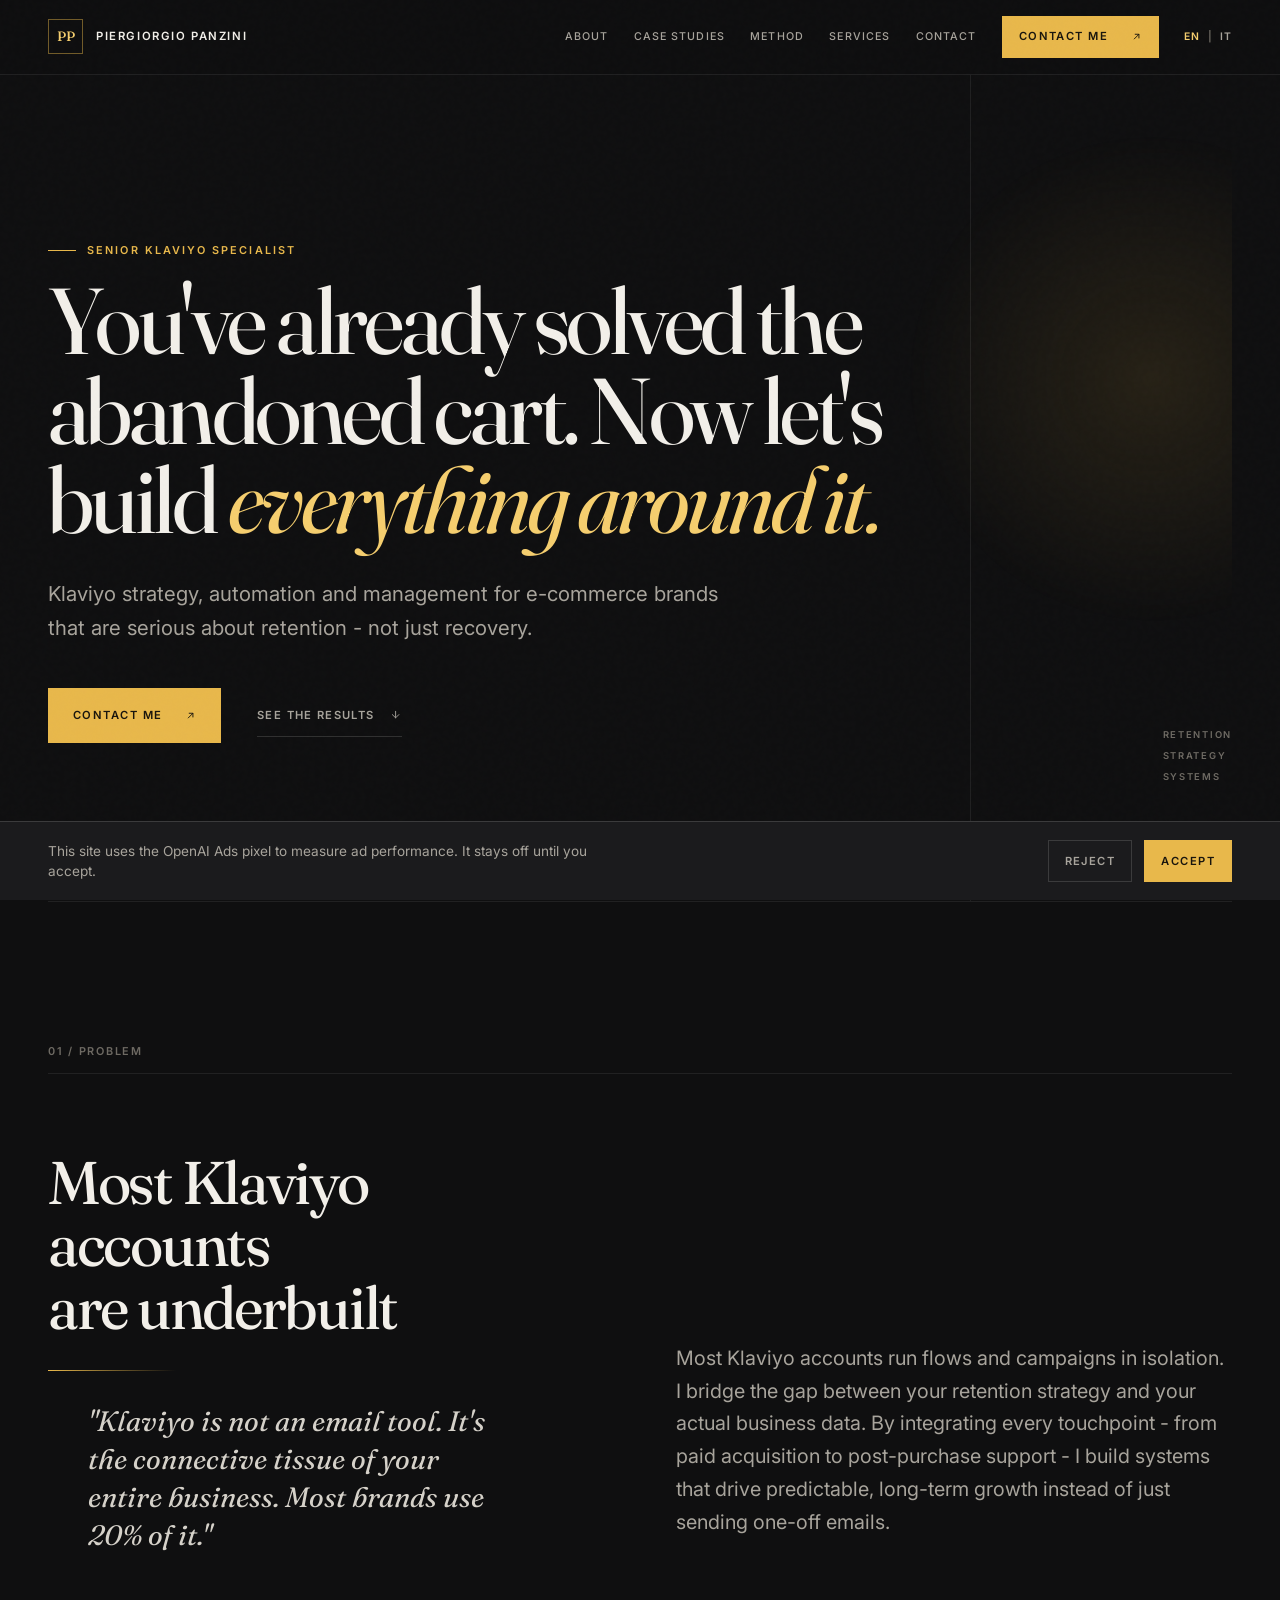
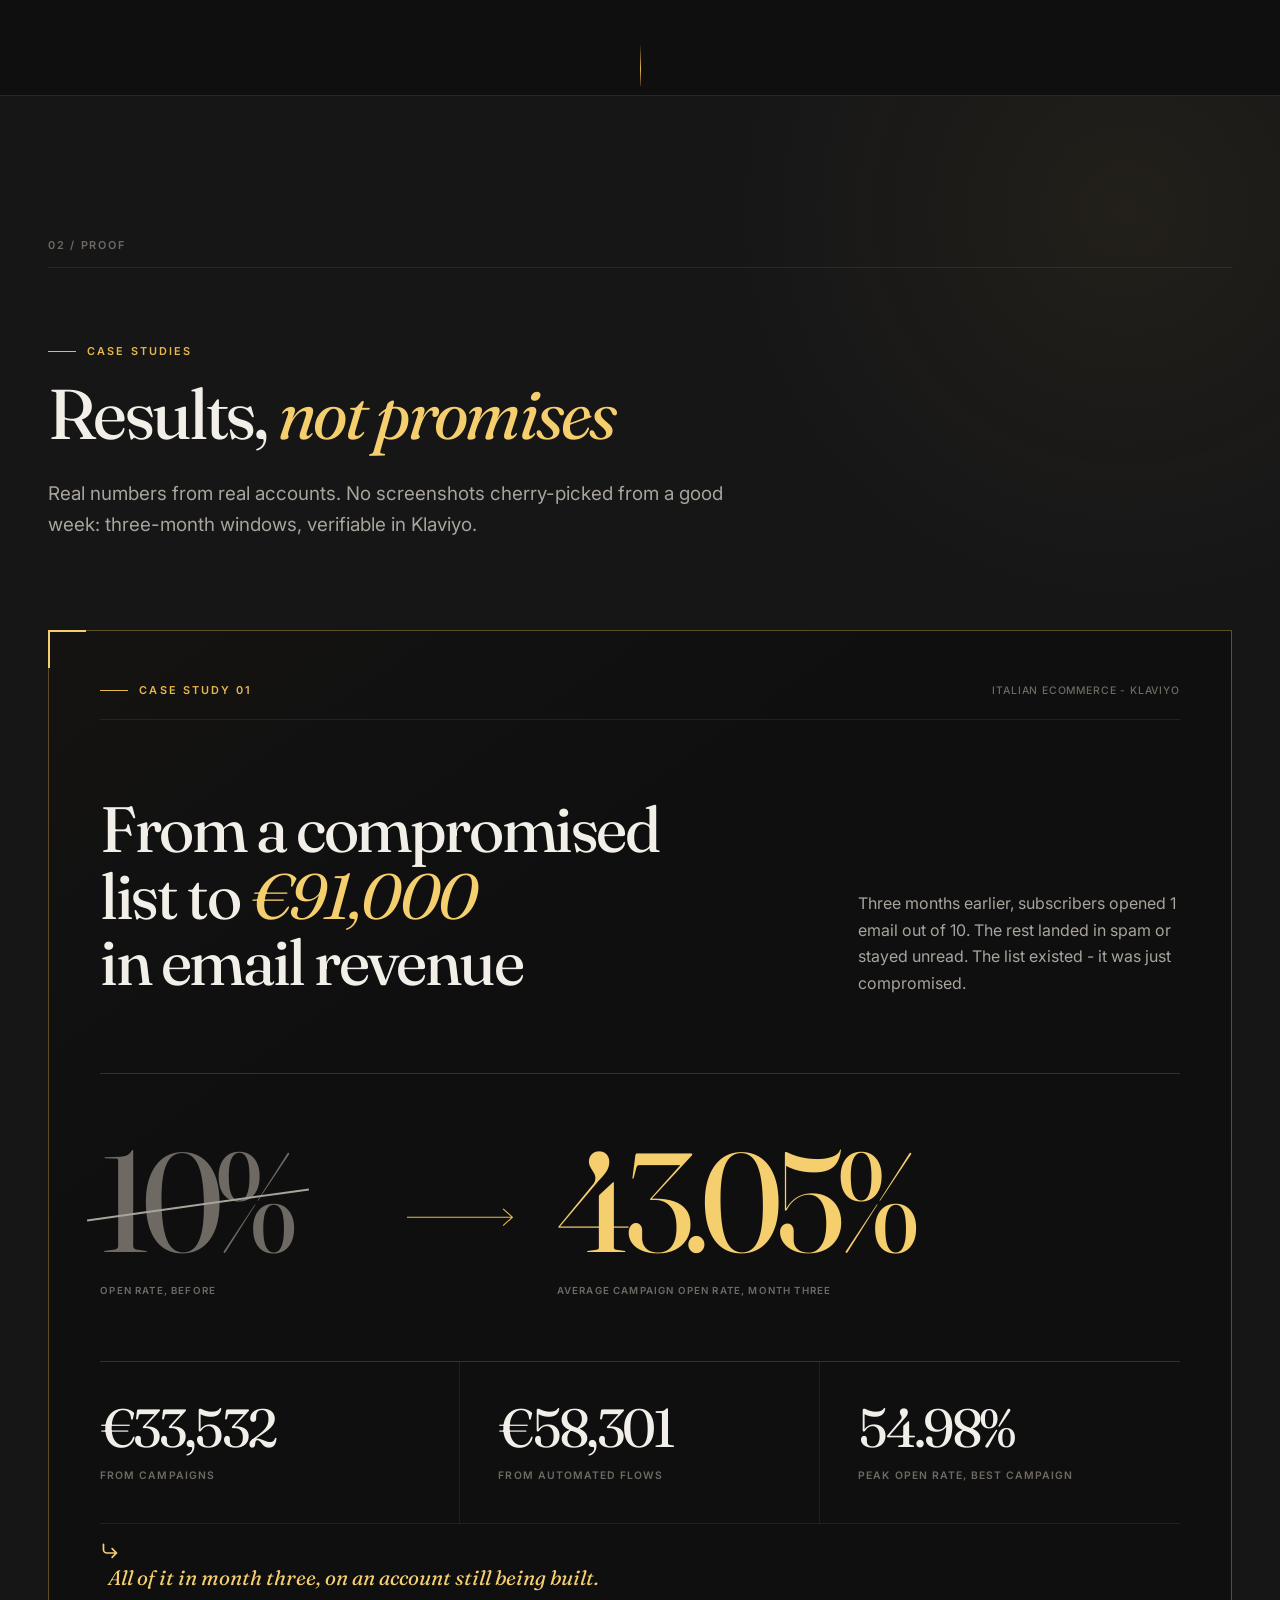
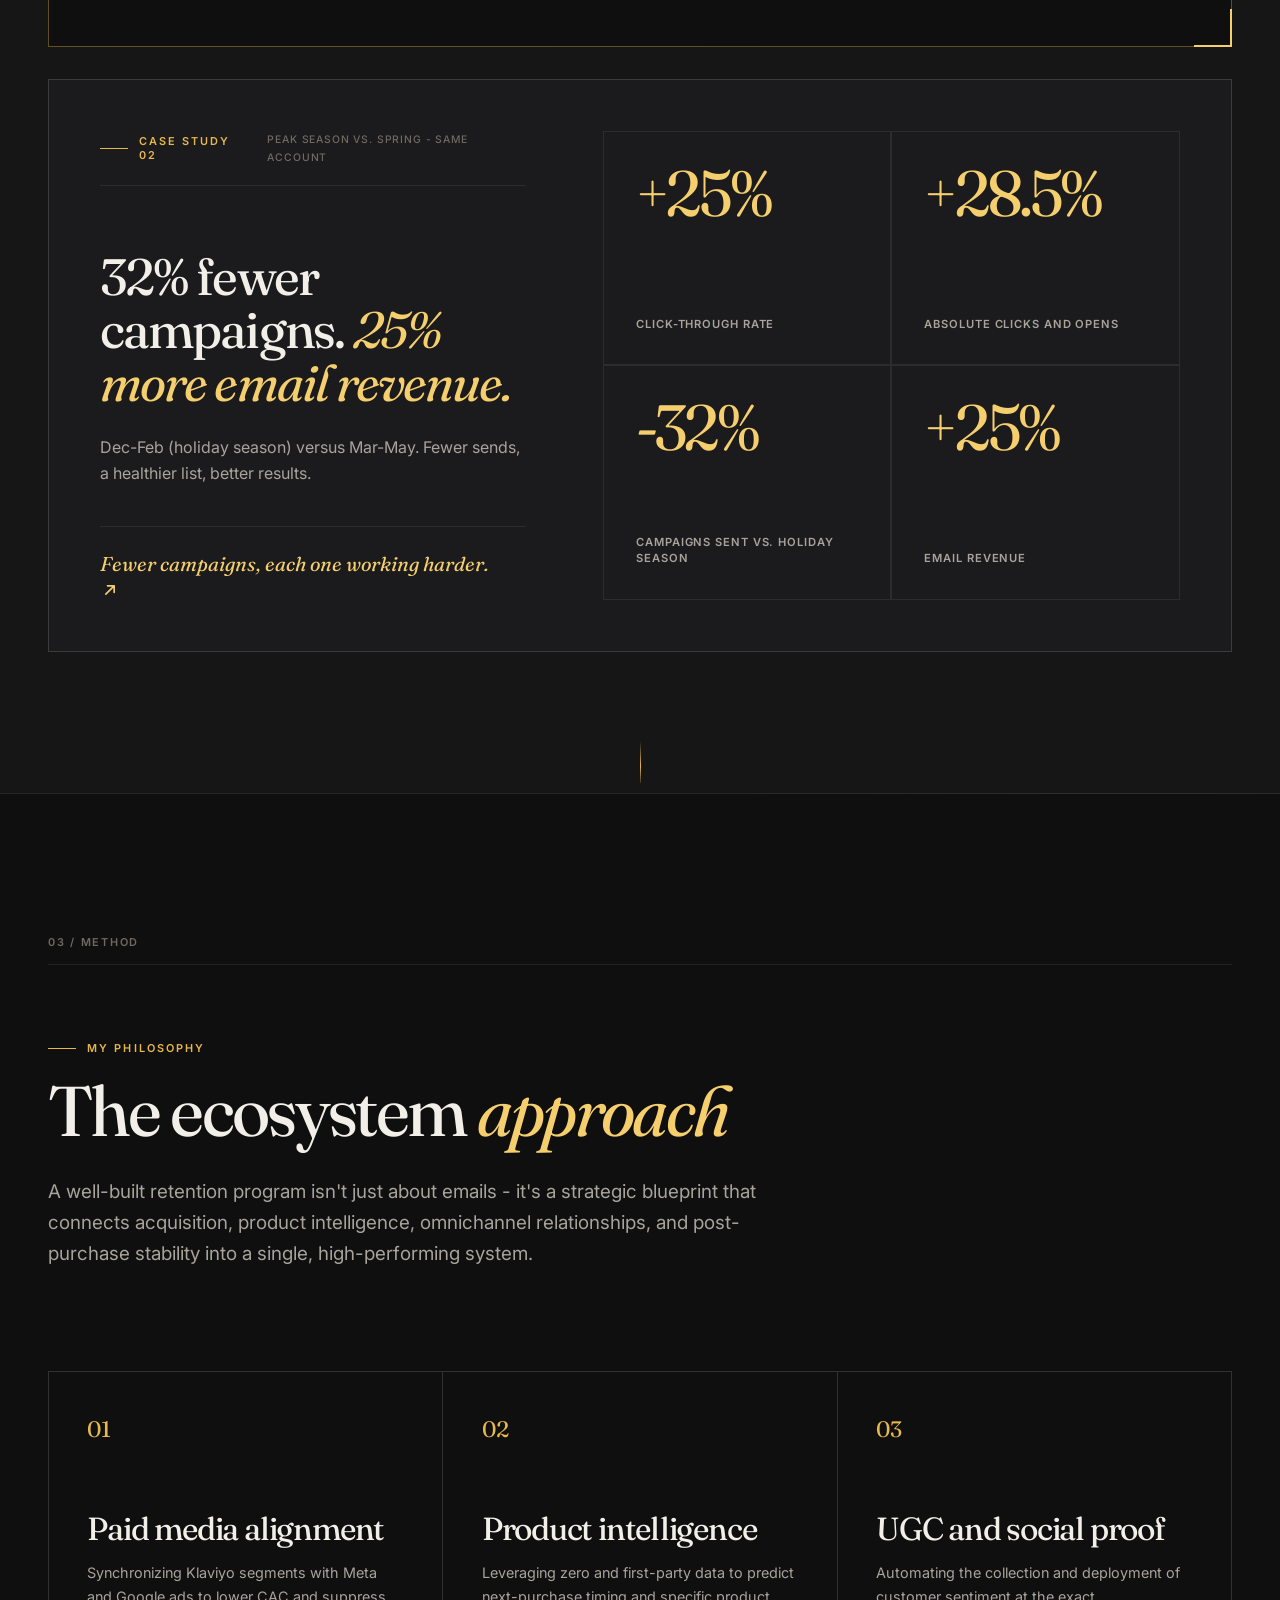
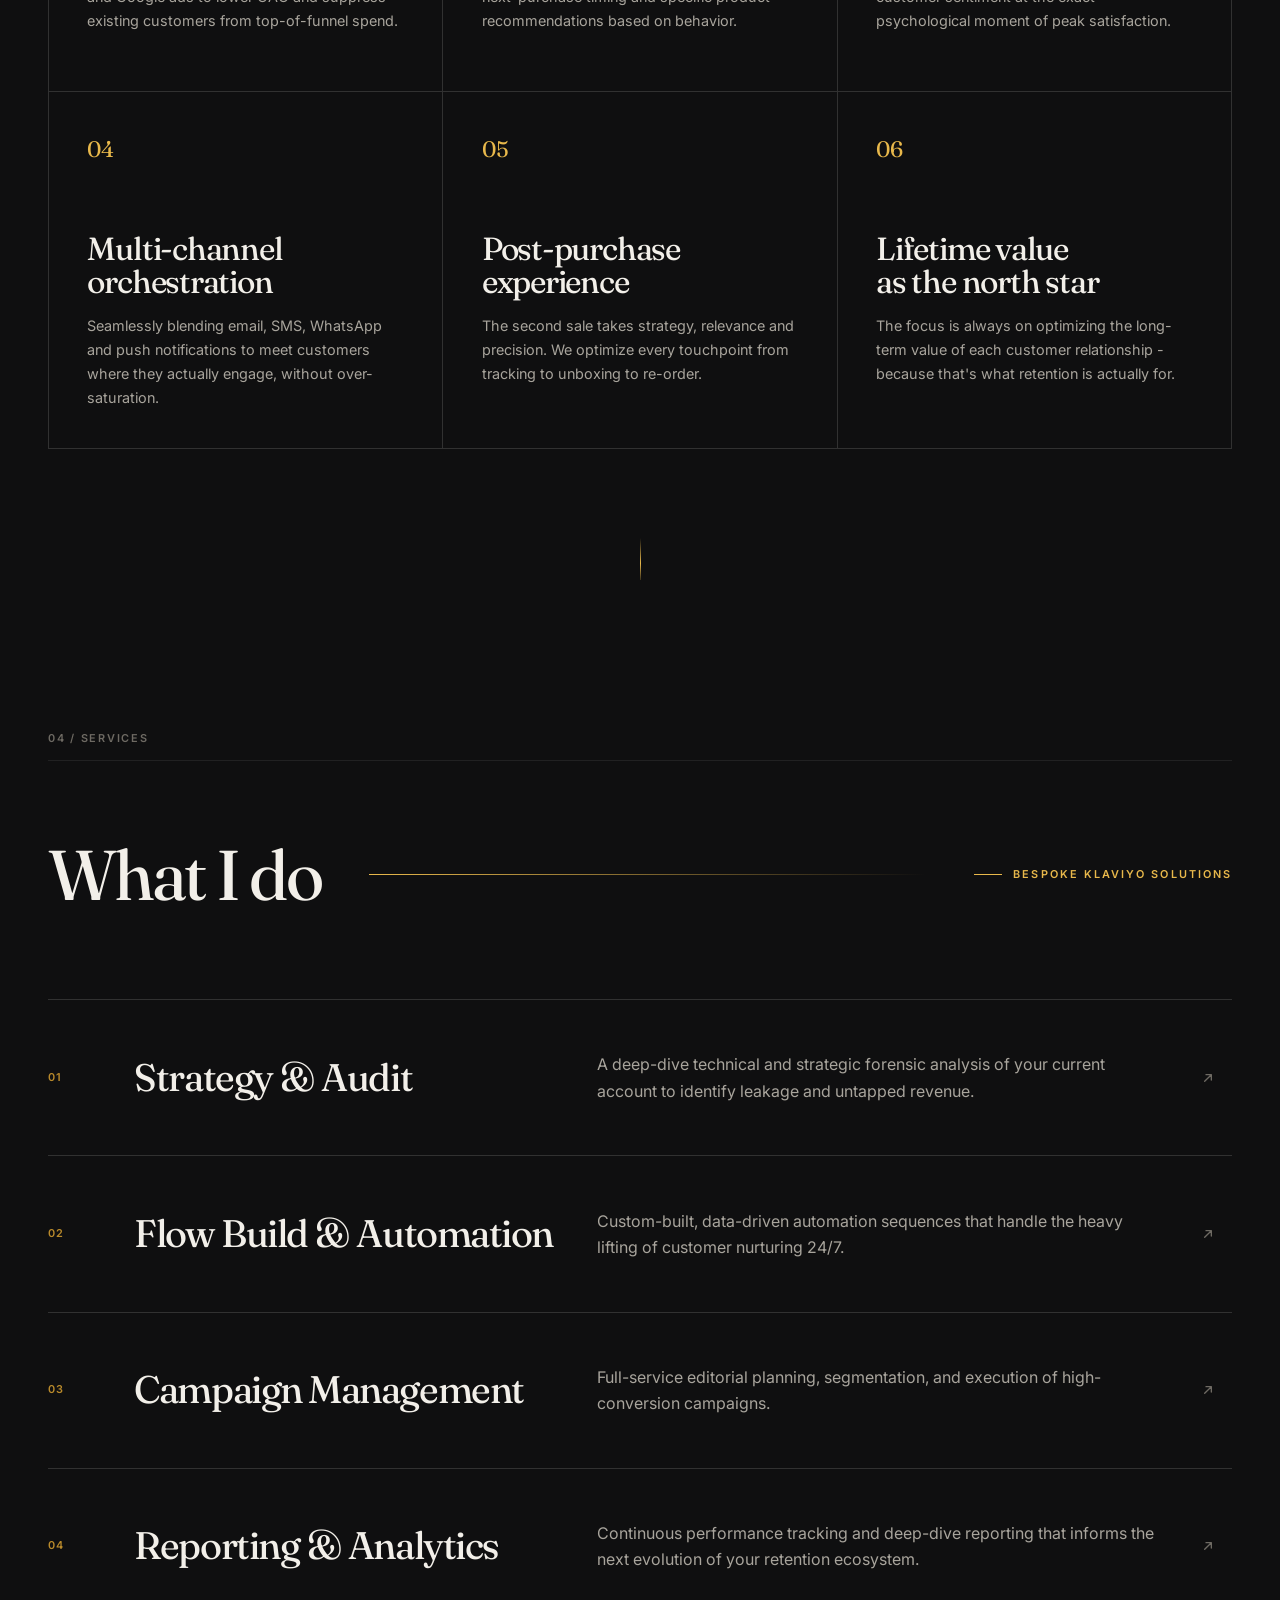
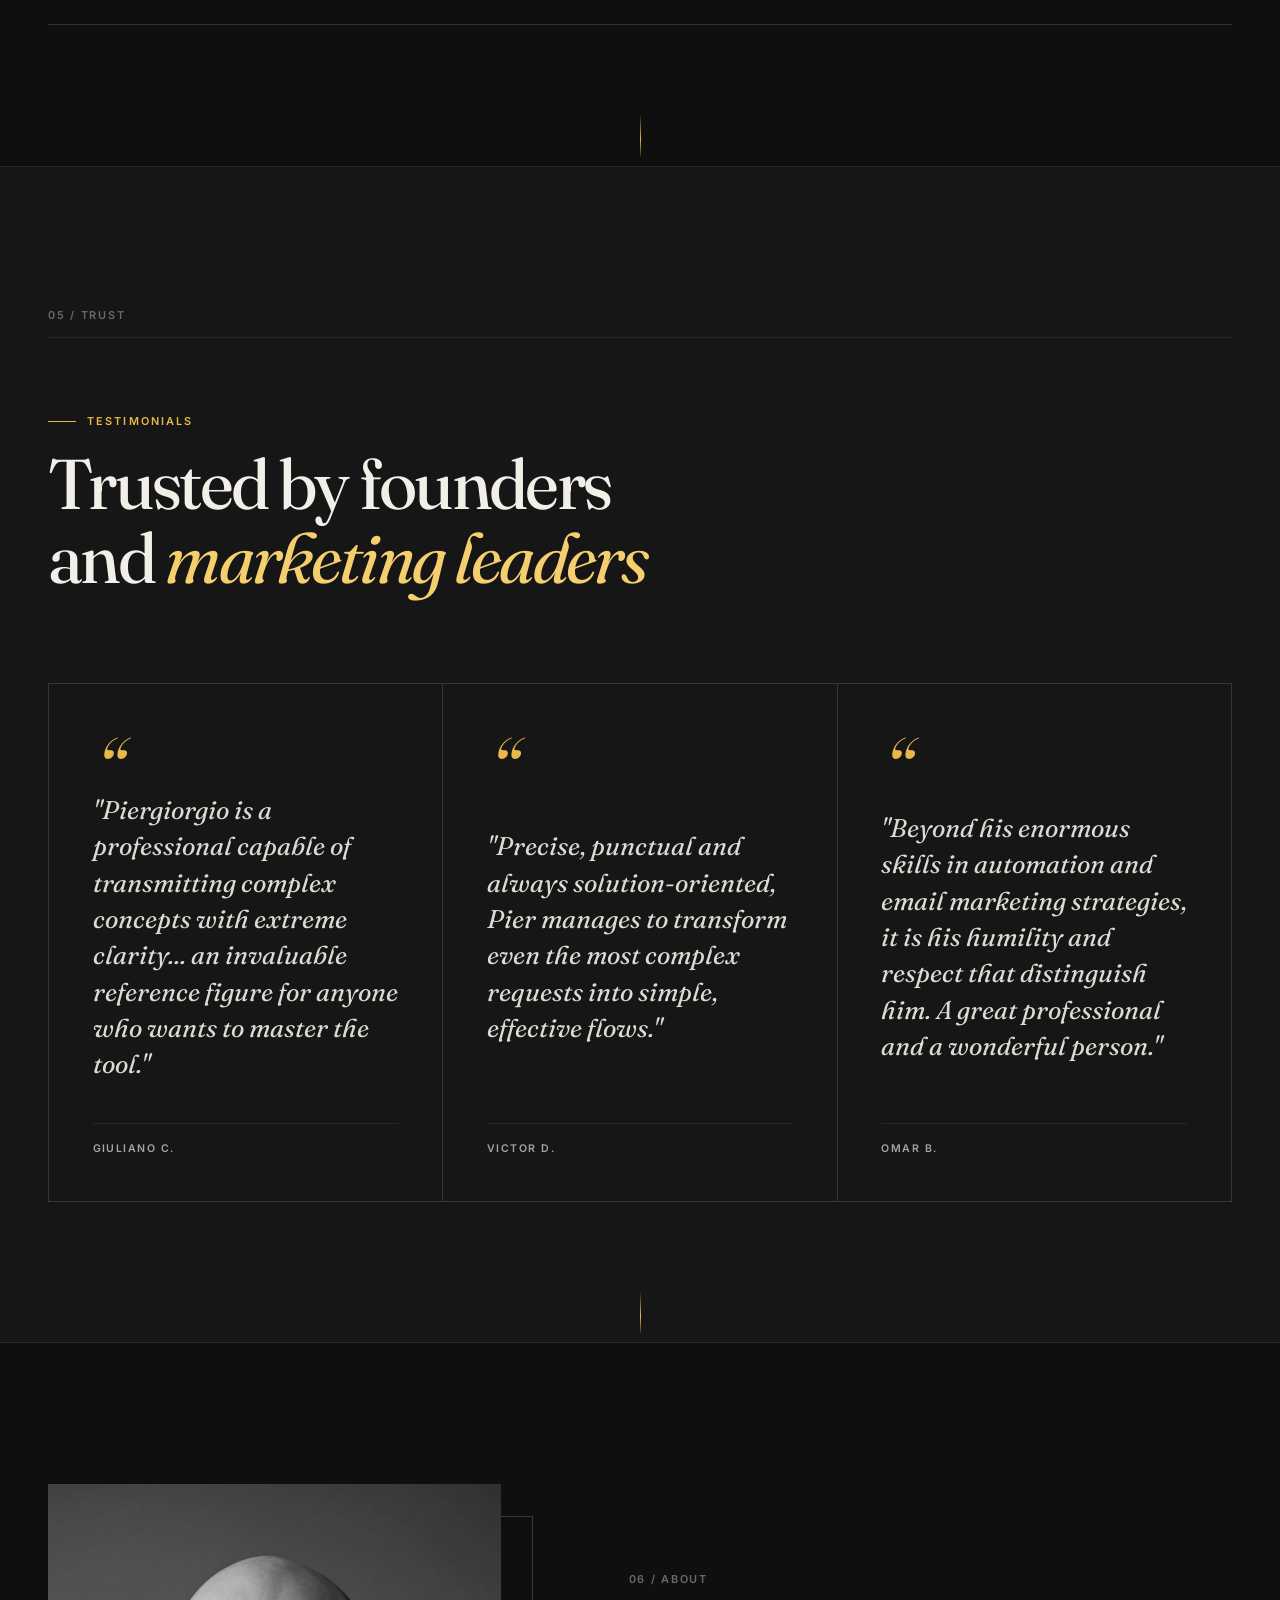
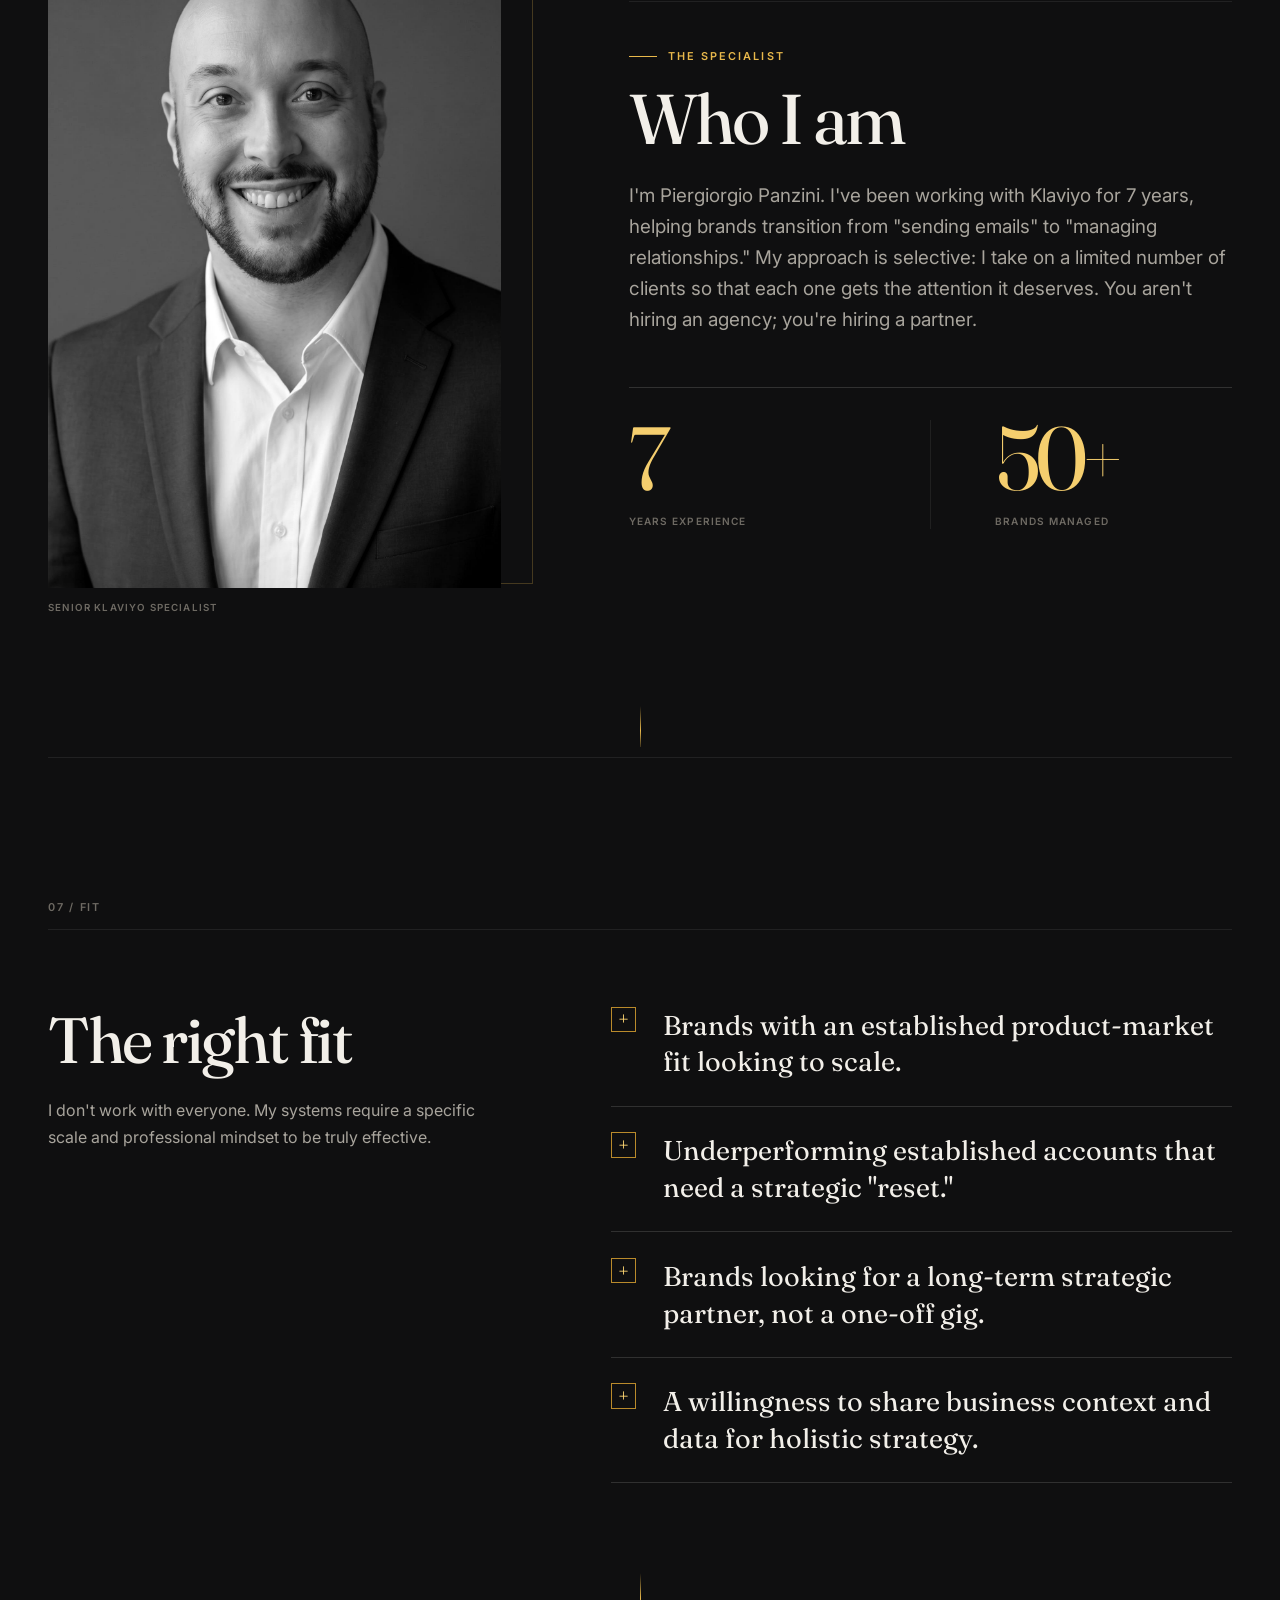
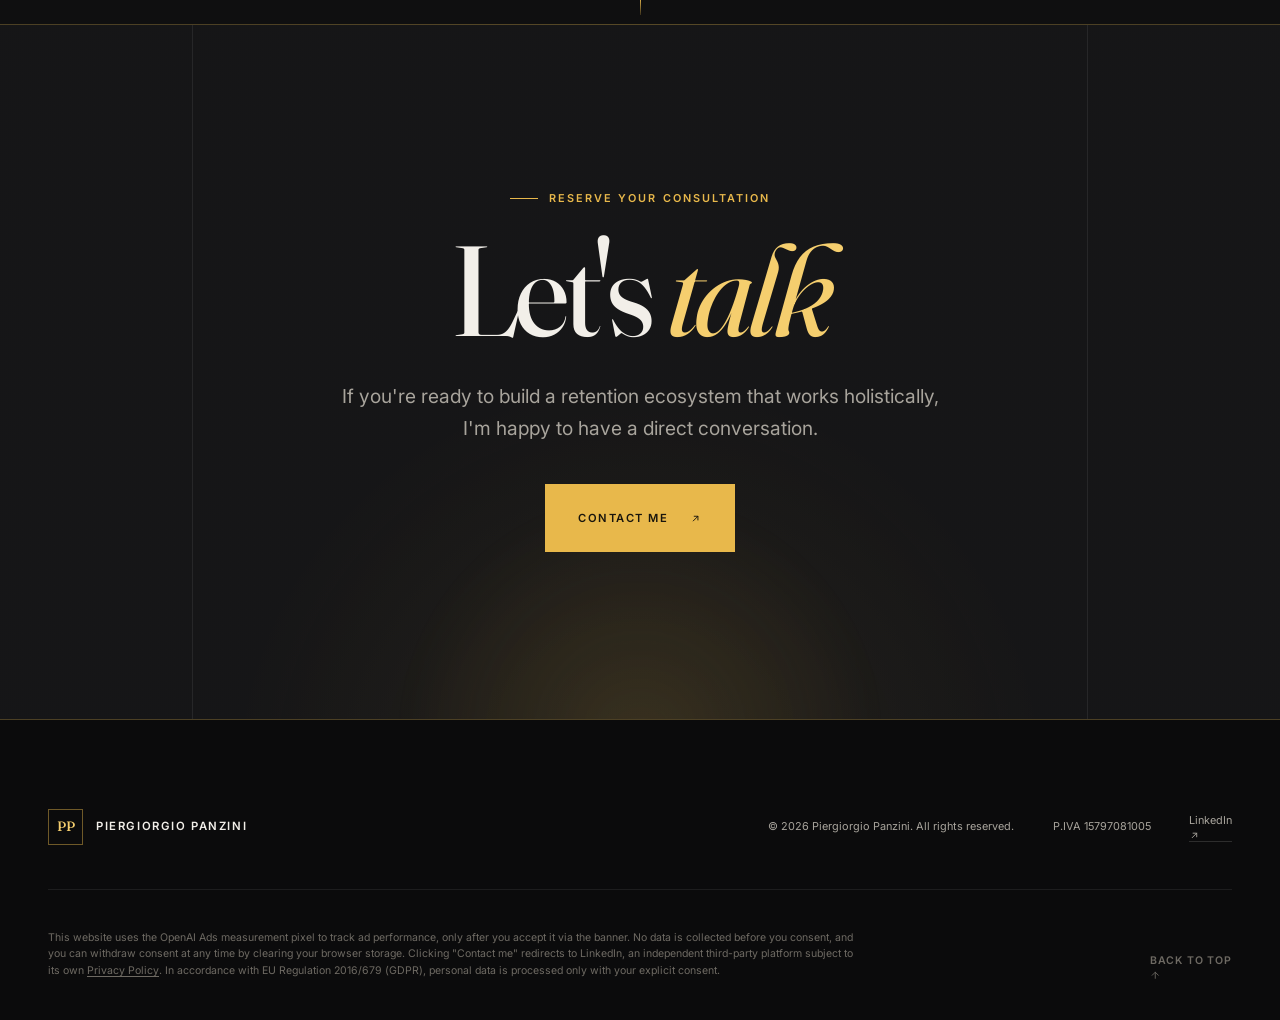
==== index.html @ 40ff2f1c "Disable pixel debug mode for production" ====
<!doctype html>
<html lang="en">
<head>
  <meta charset="utf-8">
  <script>document.documentElement.classList.add("js");</script>
  <script>
    !function(w,d,s,u){if(w.oaiq)return;var q=function(){q.q.push(arguments)};q.q=[];w.oaiq=q;var j=d.createElement(s);j.async=1;j.src=u;var f=d.getElementsByTagName(s)[0];f.parentNode.insertBefore(j,f)}(window,document,"script","https://bzrcdn.openai.com/sdk/oaiq.min.js");
    oaiq("consent", false);
    oaiq("init",{pixelId:"G5g2G6h9mCLMykLsKtV5My"});
  </script>
  <meta name="viewport" content="width=device-width, initial-scale=1">
  <title>Piergiorgio Panzini | Senior Klaviyo Specialist</title>
  <meta name="description" content="Klaviyo strategy, automation and management for e-commerce brands that are serious about retention. Case studies: €91,000 email revenue in 3 months from a compromised list.">
  <meta name="theme-color" content="#0F0F10">
  <link rel="icon" type="image/svg+xml" href="/favicon.svg">
  <link rel="canonical" href="https://www.panzini.pro/">
  <link rel="alternate" hreflang="en" href="https://www.panzini.pro/">
  <link rel="alternate" hreflang="it" href="https://www.panzini.pro/it/">
  <link rel="alternate" hreflang="x-default" href="https://www.panzini.pro/">
  <meta property="og:type" content="website">
  <meta property="og:title" content="Piergiorgio Panzini | Senior Klaviyo Specialist">
  <meta property="og:description" content="Klaviyo strategy, automation and management for e-commerce brands that are serious about retention. Case studies: €91,000 email revenue in 3 months from a compromised list.">
  <meta property="og:image" content="https://www.panzini.pro/piergiorgio.jpg">
  <meta property="og:url" content="https://www.panzini.pro/">
  <meta property="og:locale" content="en_US">
  <link rel="preconnect" href="https://fonts.googleapis.com">
  <link rel="preconnect" href="https://fonts.gstatic.com" crossorigin>
  <link href="https://fonts.googleapis.com/css2?family=Fraunces:ital,opsz,wght@0,9..144,340..600;1,9..144,340..600&amp;family=Inter:wght@400;500;600&amp;display=swap" rel="stylesheet">
  <link rel="stylesheet" href="./assets/styles.css">
  <script src="./assets/main.js" defer></script>
</head>
<body>
  <a class="skip-link" href="#main">Skip to content</a>
  <div class="consent-banner" data-consent-banner hidden>
    <div class="container consent-banner-inner">
      <p>This site uses the OpenAI Ads pixel to measure ad performance. It stays off until you accept.</p>
      <div class="consent-actions">
        <button type="button" class="button-outline button-small" data-consent-reject>Reject</button>
        <button type="button" class="button button-small" data-consent-accept>Accept</button>
      </div>
    </div>
  </div>
  <header class="site-header" data-header>
    <nav class="nav container" aria-label="Main navigation">
      <a class="brand" href="/" aria-label="Piergiorgio Panzini, home">
        <span class="brand-mark">PP</span>
        <span class="brand-name">Piergiorgio Panzini</span>
      </a>
      <div class="nav-desktop">
        <a href="#about">About</a>
        <a href="#case-studies">Case studies</a>
        <a href="#method">Method</a>
        <a href="#services">Services</a>
        <a href="#contact">Contact</a>
        <a class="button button-small" href="https://www.linkedin.com/in/piergiorgiopanzini/" target="_blank" rel="noopener noreferrer">Contact me <span aria-hidden="true"><svg class="icon" viewBox="0 0 24 24"><path d="M7 17 17 7M9 7h8v8"/></svg></span></a>
        <div class="language-switcher" aria-label="Select language">
          <a class="active" href="/" lang="en" aria-current="page">EN</a><span aria-hidden="true">|</span><a href="/it/" lang="it">IT</a>
        </div>
      </div>
      <button class="menu-toggle" type="button" aria-label="Open menu" aria-controls="mobile-menu" aria-expanded="false" data-menu-toggle>
        <svg class="menu-icon" viewBox="0 0 24 24" aria-hidden="true"><path d="M3 7h18M3 17h18"/></svg>
        <svg class="close-icon" viewBox="0 0 24 24" aria-hidden="true"><path d="m5 5 14 14M19 5 5 19"/></svg>
      </button>
    </nav>
    <div class="mobile-menu" id="mobile-menu" data-mobile-menu hidden>
      <div class="container mobile-menu-inner">
        <a href="#about">About</a>
        <a href="#case-studies">Case studies</a>
        <a href="#method">Method</a>
        <a href="#services">Services</a>
        <a href="#contact">Contact</a>
        <a class="button" href="https://www.linkedin.com/in/piergiorgiopanzini/" target="_blank" rel="noopener noreferrer">Contact me <span aria-hidden="true"><svg class="icon" viewBox="0 0 24 24"><path d="M7 17 17 7M9 7h8v8"/></svg></span></a>
        <div class="language-switcher" aria-label="Select language">
          <a class="active" href="/" lang="en" aria-current="page">EN</a><span aria-hidden="true">|</span><a href="/it/" lang="it">IT</a>
        </div>
      </div>
    </div>
  </header>

  <main id="main">
    <section class="hero container">
      <div class="hero-glow" aria-hidden="true"></div>
      <div class="hero-content reveal">
        <p class="kicker">Senior Klaviyo Specialist</p>
        <h1>You've already solved the abandoned cart. Now let's build <em>everything around it.</em></h1>
        <p class="hero-intro">Klaviyo strategy, automation and management for e-commerce brands that are serious about retention - not just recovery.</p>
        <div class="hero-actions">
          <a class="button" href="https://www.linkedin.com/in/piergiorgiopanzini/" target="_blank" rel="noopener noreferrer">Contact me <span aria-hidden="true"><svg class="icon" viewBox="0 0 24 24"><path d="M7 17 17 7M9 7h8v8"/></svg></span></a>
          <a class="text-link" href="#case-studies">See the results <span aria-hidden="true"><svg class="icon" viewBox="0 0 24 24"><path d="M12 5v14M5 12l7 7 7-7"/></svg></span></a>
        </div>
      </div>
      <div class="hero-index" aria-hidden="true"><span>Retention</span><span>Strategy</span><span>Systems</span></div>
    </section>

    <section class="section problem container" id="problem">
      <div class="section-number" aria-hidden="true">01 / Problem</div>
      <div class="problem-grid">
        <div class="reveal">
          <h2>Most Klaviyo accounts are underbuilt</h2>
          <div class="gold-rule"></div>
          <blockquote>"Klaviyo is not an email tool. It's the connective tissue of your entire business. Most brands use 20% of it."</blockquote>
        </div>
        <p class="problem-copy reveal">Most Klaviyo accounts run flows and campaigns in isolation. I bridge the gap between your retention strategy and your actual business data. By integrating every touchpoint - from paid acquisition to post-purchase support - I build systems that drive predictable, long-term growth instead of just sending one-off emails.</p>
      </div>
    </section>

    <section class="section case-studies" id="case-studies">
      <div class="container">
        <div class="section-number" aria-hidden="true">02 / Proof</div>
        <header class="section-heading reveal">
          <p class="kicker">Case studies</p>
          <h2>Results, <em>not promises</em></h2>
          <p>Real numbers from real accounts. No screenshots cherry-picked from a good week: three-month windows, verifiable in Klaviyo.</p>
        </header>

        <article class="case-featured reveal">
          <div class="case-topline">
            <p class="kicker">Case study 01</p>
            <span class="tag">Italian ecommerce - Klaviyo</span>
          </div>
          <div class="case-intro">
            <h3>From a compromised list to <em>€91,000</em> in email revenue</h3>
            <p>Three months earlier, subscribers opened 1 email out of 10. The rest landed in spam or stayed unread. The list existed - it was just compromised.</p>
          </div>
          <div class="before-after" aria-label="Open rate increased from 10 percent to 43.05 percent">
            <div class="before">
              <span class="metric struck">10%</span>
              <span class="metric-label">open rate, before</span>
            </div>
            <svg class="result-arrow" viewBox="0 0 120 24" aria-hidden="true"><path d="M1 12h113M104 3l10 9-10 9"/></svg>
            <div class="after">
              <span class="metric metric-gold count-up" data-to="43.05" data-decimals="2" data-suffix="%">43.05%</span>
              <span class="metric-label">average campaign open rate, month three</span>
            </div>
          </div>
          <div class="stat-row stagger-group">
            <div class="stat">
              <span class="stat-value count-up" data-to="33532" data-prefix="€" data-grouping="true">€33,532</span>
              <span class="stat-label">from campaigns</span>
            </div>
            <div class="stat">
              <span class="stat-value count-up" data-to="58301" data-prefix="€" data-grouping="true">€58,301</span>
              <span class="stat-label">from automated flows</span>
            </div>
            <div class="stat">
              <span class="stat-value count-up" data-to="54.98" data-decimals="2" data-suffix="%">54.98%</span>
              <span class="stat-label">peak open rate, best campaign</span>
            </div>
          </div>
          <p class="case-closing"><span aria-hidden="true"><svg class="icon" viewBox="0 0 24 24"><path d="M4 5v6a4 4 0 0 0 4 4h11M14 10l5 5-5 5"/></svg></span> All of it in month three, on an account still being built.</p>
        </article>

        <article class="case-secondary reveal">
          <div class="case-secondary-copy">
            <div class="case-topline">
              <p class="kicker">Case study 02</p>
              <span class="tag">Peak season vs. spring - same account</span>
            </div>
            <h3>32% fewer campaigns. <em>25% more email revenue.</em></h3>
            <p>Dec-Feb (holiday season) versus Mar-May. Fewer sends, a healthier list, better results.</p>
            <p class="takeaway">Fewer campaigns, each one working harder. <span aria-hidden="true"><svg class="icon" viewBox="0 0 24 24"><path d="M7 17 17 7M9 7h8v8"/></svg></span></p>
          </div>
          <div class="mini-stats stagger-group">
            <div class="mini-stat"><span class="count-up" data-to="25" data-prefix="+" data-suffix="%">+25%</span><p>click-through rate</p></div>
            <div class="mini-stat"><span class="count-up" data-to="28.5" data-decimals="1" data-prefix="+" data-suffix="%">+28.5%</span><p>absolute clicks and opens</p></div>
            <div class="mini-stat"><span class="count-up" data-to="32" data-prefix="-" data-suffix="%">-32%</span><p>campaigns sent vs. holiday season</p></div>
            <div class="mini-stat"><span class="count-up" data-to="25" data-prefix="+" data-suffix="%">+25%</span><p>email revenue</p></div>
          </div>
        </article>
      </div>
    </section>

    <section class="section method" id="method">
      <div class="container">
        <div class="section-number" aria-hidden="true">03 / Method</div>
        <div class="method-intro">
          <header class="section-heading reveal">
            <p class="kicker">My philosophy</p>
            <h2>The ecosystem <em>approach</em></h2>
            <p>A well-built retention program isn't just about emails - it's a strategic blueprint that connects acquisition, product intelligence, omnichannel relationships, and post-purchase stability into a single, high-performing system.</p>
          </header>
        </div>
        <div class="method-grid stagger-group">
          <article class="method-card"><span>01</span><h3>Paid media alignment</h3><p>Synchronizing Klaviyo segments with Meta and Google ads to lower CAC and suppress existing customers from top-of-funnel spend.</p></article>
          <article class="method-card"><span>02</span><h3>Product intelligence</h3><p>Leveraging zero and first-party data to predict next-purchase timing and specific product recommendations based on behavior.</p></article>
          <article class="method-card"><span>03</span><h3>UGC and social proof</h3><p>Automating the collection and deployment of customer sentiment at the exact psychological moment of peak satisfaction.</p></article>
          <article class="method-card"><span>04</span><h3>Multi-channel orchestration</h3><p>Seamlessly blending email, SMS, WhatsApp and push notifications to meet customers where they actually engage, without over-saturation.</p></article>
          <article class="method-card"><span>05</span><h3>Post-purchase experience</h3><p>The second sale takes strategy, relevance and precision. We optimize every touchpoint from tracking to unboxing to re-order.</p></article>
          <article class="method-card"><span>06</span><h3>Lifetime value as the north star</h3><p>The focus is always on optimizing the long-term value of each customer relationship - because that's what retention is actually for.</p></article>
        </div>
      </div>
    </section>

    <section class="section services container" id="services">
      <div class="section-number" aria-hidden="true">04 / Services</div>
      <header class="services-heading reveal">
        <h2>What I do</h2>
        <div class="gold-rule"></div>
        <p class="kicker">Bespoke Klaviyo solutions</p>
      </header>
      <div class="service-list stagger-group">
        <article class="service-row"><span>01</span><h3>Strategy &amp; Audit</h3><p>A deep-dive technical and strategic forensic analysis of your current account to identify leakage and untapped revenue.</p><i aria-hidden="true"><svg class="icon" viewBox="0 0 24 24"><path d="M7 17 17 7M9 7h8v8"/></svg></i></article>
        <article class="service-row"><span>02</span><h3>Flow Build &amp; Automation</h3><p>Custom-built, data-driven automation sequences that handle the heavy lifting of customer nurturing 24/7.</p><i aria-hidden="true"><svg class="icon" viewBox="0 0 24 24"><path d="M7 17 17 7M9 7h8v8"/></svg></i></article>
        <article class="service-row"><span>03</span><h3>Campaign Management</h3><p>Full-service editorial planning, segmentation, and execution of high-conversion campaigns.</p><i aria-hidden="true"><svg class="icon" viewBox="0 0 24 24"><path d="M7 17 17 7M9 7h8v8"/></svg></i></article>
        <article class="service-row"><span>04</span><h3>Reporting &amp; Analytics</h3><p>Continuous performance tracking and deep-dive reporting that informs the next evolution of your retention ecosystem.</p><i aria-hidden="true"><svg class="icon" viewBox="0 0 24 24"><path d="M7 17 17 7M9 7h8v8"/></svg></i></article>
      </div>
    </section>

    <section class="section testimonials">
      <div class="container">
        <div class="section-number" aria-hidden="true">05 / Trust</div>
        <header class="section-heading reveal">
          <p class="kicker">Testimonials</p>
          <h2>Trusted by founders and <em>marketing leaders</em></h2>
        </header>
        <div class="testimonial-grid stagger-group">
          <figure><span class="quote-mark" aria-hidden="true">“</span><blockquote>"Piergiorgio is a professional capable of transmitting complex concepts with extreme clarity... an invaluable reference figure for anyone who wants to master the tool."</blockquote><figcaption>Giuliano C.</figcaption></figure>
          <figure><span class="quote-mark" aria-hidden="true">“</span><blockquote>"Precise, punctual and always solution-oriented, Pier manages to transform even the most complex requests into simple, effective flows."</blockquote><figcaption>Victor D.</figcaption></figure>
          <figure><span class="quote-mark" aria-hidden="true">“</span><blockquote>"Beyond his enormous skills in automation and email marketing strategies, it is his humility and respect that distinguish him. A great professional and a wonderful person."</blockquote><figcaption>Omar B.</figcaption></figure>
        </div>
      </div>
    </section>

    <section class="section about" id="about">
      <div class="container about-grid">
        <figure class="portrait reveal">
          <img src="/piergiorgio.jpg" data-root-asset="piergiorgio.jpg" alt="Piergiorgio Panzini" width="1664" height="2192" loading="lazy">
          <figcaption>Senior Klaviyo Specialist</figcaption>
        </figure>
        <div class="about-copy reveal">
          <div class="section-number" aria-hidden="true">06 / About</div>
          <p class="kicker">The specialist</p>
          <h2>Who I am</h2>
          <p>I'm Piergiorgio Panzini. I've been working with Klaviyo for 7 years, helping brands transition from "sending emails" to "managing relationships." My approach is selective: I take on a limited number of clients so that each one gets the attention it deserves. You aren't hiring an agency; you're hiring a partner.</p>
          <div class="about-stats">
            <div><span class="count-up" data-to="7">7</span><small>Years experience</small></div>
            <div><span class="count-up" data-to="50" data-suffix="+">50+</span><small>Brands managed</small></div>
          </div>
        </div>
      </div>
    </section>

    <section class="section fit container">
      <div class="section-number" aria-hidden="true">07 / Fit</div>
      <div class="fit-grid">
        <header class="reveal"><h2>The right fit</h2><p>I don't work with everyone. My systems require a specific scale and professional mindset to be truly effective.</p></header>
        <ul class="fit-list stagger-group">
          <li><span aria-hidden="true">+</span><p>Brands with an established product-market fit looking to scale.</p></li>
          <li><span aria-hidden="true">+</span><p>Underperforming established accounts that need a strategic "reset."</p></li>
          <li><span aria-hidden="true">+</span><p>Brands looking for a long-term strategic partner, not a one-off gig.</p></li>
          <li><span aria-hidden="true">+</span><p>A willingness to share business context and data for holistic strategy.</p></li>
        </ul>
      </div>
    </section>

    <section class="contact" id="contact">
      <div class="contact-glow" aria-hidden="true"></div>
      <div class="container reveal">
        <p class="kicker">Reserve your consultation</p>
        <h2>Let's <em>talk</em></h2>
        <p>If you're ready to build a retention ecosystem that works holistically, I'm happy to have a direct conversation.</p>
        <a class="button button-large" href="https://www.linkedin.com/in/piergiorgiopanzini/" target="_blank" rel="noopener noreferrer">Contact me <span aria-hidden="true"><svg class="icon" viewBox="0 0 24 24"><path d="M7 17 17 7M9 7h8v8"/></svg></span></a>
      </div>
    </section>
  </main>

  <footer class="footer">
    <div class="container footer-top">
      <a class="brand" href="/"><span class="brand-mark">PP</span><span class="brand-name">Piergiorgio Panzini</span></a>
      <div class="footer-meta">
        <p>© 2026 Piergiorgio Panzini. All rights reserved.</p>
        <p>P.IVA 15797081005</p>
        <a href="https://www.linkedin.com/in/piergiorgiopanzini/" target="_blank" rel="noopener noreferrer">LinkedIn <svg class="icon" aria-hidden="true" viewBox="0 0 24 24"><path d="M7 17 17 7M9 7h8v8"/></svg></a>
      </div>
    </div>
    <div class="container footer-privacy">
      <p>This website uses the OpenAI Ads measurement pixel to track ad performance, only after you accept it via the banner. No data is collected before you consent, and you can withdraw consent at any time by clearing your browser storage. Clicking "Contact me" redirects to LinkedIn, an independent third-party platform subject to its own <a href="https://www.linkedin.com/legal/privacy-policy" target="_blank" rel="noopener noreferrer">Privacy Policy</a>. In accordance with EU Regulation 2016/679 (GDPR), personal data is processed only with your explicit consent.</p>
      <a href="#main">Back to top <svg class="icon" aria-hidden="true" viewBox="0 0 24 24"><path d="M12 19V5M5 12l7-7 7 7"/></svg></a>
    </div>
  </footer>
</body>
</html>
---- assets/styles.css ----
:root {
  --bg: #0f0f10;
  --bg-raised: #161617;
  --bg-panel: #1b1b1d;
  --ink: #f2efe9;
  --ink-muted: #a8a49c;
  --ink-faint: #6e6a63;
  --gold: #e8b84b;
  --gold-bright: #f5ce6e;
  --gold-deep: #b98a2b;
  --hairline: rgba(242, 239, 233, 0.08);
  --hairline-strong: rgba(242, 239, 233, 0.15);
  --serif: "Fraunces", Georgia, serif;
  --sans: "Inter", Arial, sans-serif;
  --container: 1240px;
  --gutter: clamp(1.25rem, 4vw, 3rem);
  --section-space: clamp(6.5rem, 11vw, 10.5rem);
  --ease: cubic-bezier(0.22, 1, 0.36, 1);
}

*,
*::before,
*::after {
  box-sizing: border-box;
}

html {
  overflow-x: hidden;
  overflow-x: clip;
  scroll-behavior: smooth;
  scroll-padding-top: 5rem;
  background: var(--bg);
}

body {
  margin: 0;
  overflow-x: hidden;
  overflow-x: clip;
  background:
    radial-gradient(circle at 75% -15%, rgba(232, 184, 75, 0.065), transparent 28rem),
    var(--bg);
  color: var(--ink);
  font-family: var(--sans);
  font-size: 1rem;
  line-height: 1.65;
  -webkit-font-smoothing: antialiased;
}

body::before {
  position: fixed;
  z-index: 100;
  inset: 0;
  pointer-events: none;
  opacity: 0.025;
  content: "";
  background-image: url("data:image/svg+xml,%3Csvg viewBox='0 0 180 180' xmlns='http://www.w3.org/2000/svg'%3E%3Cfilter id='n'%3E%3CfeTurbulence type='fractalNoise' baseFrequency='.9' numOctaves='4' stitchTiles='stitch'/%3E%3C/filter%3E%3Crect width='100%25' height='100%25' filter='url(%23n)' opacity='.65'/%3E%3C/svg%3E");
}

::selection {
  background: var(--gold);
  color: var(--bg);
}

img,
svg {
  display: block;
  max-width: 100%;
}

a {
  color: inherit;
  text-decoration: none;
}

button,
a {
  -webkit-tap-highlight-color: transparent;
}

button {
  font: inherit;
}

h1,
h2,
h3,
p,
blockquote,
figure {
  margin-top: 0;
}

h1,
h2,
h3 {
  font-family: var(--serif);
  font-weight: 440;
  line-height: 1.04;
  letter-spacing: -0.038em;
  text-wrap: balance;
}

h2 {
  margin-bottom: 1.5rem;
  font-size: clamp(2.65rem, 5.5vw, 5.15rem);
}

h3 {
  font-size: clamp(1.65rem, 3vw, 2.5rem);
}

em {
  color: var(--gold-bright);
  font-weight: 400;
}

:focus-visible {
  outline: 2px solid var(--gold-bright);
  outline-offset: 5px;
}

.skip-link {
  position: fixed;
  z-index: 999;
  top: 0.75rem;
  left: 0.75rem;
  padding: 0.65rem 1rem;
  transform: translateY(-180%);
  background: var(--gold-bright);
  color: var(--bg);
  font-size: 0.8rem;
  font-weight: 600;
  transition: transform 0.2s;
}

.skip-link:focus {
  transform: translateY(0);
}

.container {
  width: min(100% - (2 * var(--gutter)), var(--container));
  margin-inline: auto;
}

.section {
  position: relative;
  padding-block: var(--section-space);
}

.section-number {
  margin-bottom: clamp(3rem, 6vw, 5.5rem);
  padding-bottom: 0.75rem;
  border-bottom: 1px solid var(--hairline);
  color: var(--ink-faint);
  font-size: 0.68rem;
  font-weight: 600;
  letter-spacing: 0.16em;
  text-transform: uppercase;
}

.section-heading {
  max-width: 56rem;
  margin-bottom: clamp(3.75rem, 7vw, 6rem);
}

.section-heading > p:last-child {
  max-width: 45rem;
  margin: 1.75rem 0 0;
  color: var(--ink-muted);
  font-size: clamp(1rem, 1.6vw, 1.18rem);
}

.kicker {
  display: flex;
  align-items: center;
  gap: 0.7rem;
  margin-bottom: 1.2rem;
  color: var(--gold);
  font-size: 0.68rem;
  font-weight: 600;
  line-height: 1.2;
  letter-spacing: 0.19em;
  text-transform: uppercase;
}

.kicker::before {
  width: 1.75rem;
  height: 1px;
  background: var(--gold);
  content: "";
}

.gold-rule {
  width: min(8rem, 30%);
  height: 1px;
  background: linear-gradient(90deg, var(--gold), transparent);
}

.icon {
  width: 1em;
  height: 1em;
  flex-shrink: 0;
  fill: none;
  stroke: currentColor;
  stroke-width: 2;
  stroke-linecap: round;
  stroke-linejoin: round;
  vertical-align: -0.125em;
}

.button {
  display: inline-flex;
  min-height: 3.45rem;
  align-items: center;
  justify-content: center;
  gap: 1.4rem;
  padding: 0.95rem 1.5rem;
  border: 1px solid var(--gold);
  background: var(--gold);
  color: #19150d;
  font-size: 0.7rem;
  font-weight: 600;
  letter-spacing: 0.13em;
  line-height: 1;
  text-transform: uppercase;
  transition: background 0.25s, color 0.25s, transform 0.25s;
}

.button:hover {
  transform: translateY(-2px);
  background: transparent;
  color: var(--gold-bright);
}

.button-small {
  min-height: 2.65rem;
  padding: 0.75rem 1rem;
}

.button-large {
  min-height: 4.25rem;
  padding-inline: 2rem;
}

.site-header {
  position: sticky;
  z-index: 50;
  top: 0;
  border-bottom: 1px solid var(--hairline);
  background: rgba(15, 15, 16, 0.82);
  backdrop-filter: blur(18px);
  transition: background 0.25s;
}

.site-header.scrolled {
  background: rgba(15, 15, 16, 0.94);
}

.nav {
  display: flex;
  height: 4.6rem;
  align-items: center;
  justify-content: space-between;
}

.brand {
  display: inline-flex;
  align-items: center;
  gap: 0.8rem;
  font-size: 0.71rem;
  font-weight: 600;
  letter-spacing: 0.14em;
  line-height: 1;
  text-transform: uppercase;
}

.brand-mark {
  display: grid;
  width: 2.2rem;
  aspect-ratio: 1;
  place-items: center;
  border: 1px solid rgba(232, 184, 75, 0.45);
  color: var(--gold-bright);
  font-family: var(--serif);
  font-size: 0.85rem;
  font-weight: 500;
  letter-spacing: -0.02em;
}

.nav-desktop {
  display: flex;
  align-items: center;
  gap: clamp(1rem, 2vw, 2rem);
}

.nav-desktop > a:not(.button) {
  position: relative;
  color: var(--ink-muted);
  font-size: 0.67rem;
  font-weight: 500;
  letter-spacing: 0.1em;
  text-transform: uppercase;
}

.nav-desktop > a:not(.button)::after {
  position: absolute;
  right: 0;
  bottom: -0.4rem;
  left: 0;
  height: 1px;
  transform: scaleX(0);
  transform-origin: right;
  background: var(--gold);
  content: "";
  transition: transform 0.25s;
}

.nav-desktop > a:not(.button):hover {
  color: var(--ink);
}

.nav-desktop > a:not(.button):hover::after {
  transform: scaleX(1);
  transform-origin: left;
}

.language-switcher {
  display: flex;
  align-items: center;
  gap: 0.45rem;
  color: var(--ink-faint);
  font-size: 0.65rem;
  font-weight: 600;
  letter-spacing: 0.1em;
}

.language-switcher a {
  color: var(--ink-muted);
}

.language-switcher a:hover,
.language-switcher a.active {
  color: var(--gold-bright);
}

.menu-toggle {
  display: none;
  width: 2.8rem;
  height: 2.8rem;
  padding: 0.65rem;
  border: 1px solid var(--hairline-strong);
  background: transparent;
  color: var(--ink);
}

.menu-toggle svg {
  fill: none;
  stroke: currentColor;
  stroke-linecap: square;
  stroke-width: 1.4;
}

.menu-toggle .close-icon,
.menu-toggle[aria-expanded="true"] .menu-icon {
  display: none;
}

.menu-toggle[aria-expanded="true"] .close-icon {
  display: block;
}

.mobile-menu {
  position: absolute;
  top: 100%;
  right: 0;
  left: 0;
  max-height: calc(100svh - 4.6rem);
  overflow-y: auto;
  border-top: 1px solid var(--hairline);
  background: var(--bg);
}

.mobile-menu-inner {
  display: flex;
  flex-direction: column;
  align-items: stretch;
  gap: 0;
  padding-block: 1.25rem 1.75rem;
}

.mobile-menu-inner > a:not(.button) {
  padding-block: 0.9rem;
  border-bottom: 1px solid var(--hairline);
  font-family: var(--serif);
  font-size: 1.55rem;
}

.mobile-menu .button {
  margin-top: 1.5rem;
}

.mobile-menu .language-switcher {
  margin-top: 1.5rem;
  justify-content: center;
}

.hero {
  position: relative;
  display: grid;
  overflow: clip;
  min-height: calc(100svh - 4.6rem);
  align-items: center;
  padding-block: clamp(5rem, 9vw, 8rem) 6.5rem;
}

.hero::before {
  position: absolute;
  top: 0;
  bottom: 0;
  left: clamp(60%, 72vw, 78%);
  width: 1px;
  background: var(--hairline);
  content: "";
}

.hero-content {
  position: relative;
  z-index: 1;
  max-width: 67rem;
}

.hero h1 {
  max-width: 65rem;
  margin-bottom: 2rem;
  font-size: clamp(3rem, 7.3vw, 6.3rem);
  line-height: 0.96;
}

.hero h1 em {
  display: inline;
}

.hero-intro {
  max-width: 43rem;
  margin-bottom: 2.7rem;
  color: var(--ink-muted);
  font-size: clamp(1.05rem, 1.8vw, 1.28rem);
}

.hero-actions {
  display: flex;
  align-items: center;
  gap: 2.25rem;
}

.text-link {
  display: inline-flex;
  gap: 1rem;
  align-items: center;
  padding-block: 0.75rem;
  border-bottom: 1px solid var(--hairline-strong);
  color: var(--ink-muted);
  font-size: 0.7rem;
  font-weight: 600;
  letter-spacing: 0.12em;
  text-transform: uppercase;
  transition: color 0.2s, border-color 0.2s;
}

.text-link:hover {
  border-color: var(--gold);
  color: var(--gold-bright);
}

.hero-index {
  position: absolute;
  right: 0;
  bottom: 7.25rem;
  display: flex;
  flex-direction: column;
  gap: 0.35rem;
  color: var(--ink-faint);
  font-size: 0.59rem;
  font-weight: 600;
  letter-spacing: 0.18em;
  text-transform: uppercase;
}

.hero::after,
main > .section::after {
  position: absolute;
  bottom: 0.6rem;
  left: 50%;
  width: 1px;
  height: clamp(1.7rem, 3.5vw, 2.6rem);
  background: linear-gradient(180deg, rgba(232, 184, 75, 0), var(--gold) 60%, rgba(232, 184, 75, 0.2));
  content: "";
  animation: thread-pulse 3s ease-in-out infinite;
}

@keyframes thread-pulse {
  0%, 100% { opacity: 0.35; }
  50% { opacity: 0.85; }
}

.hero-glow,
.contact-glow {
  position: absolute;
  width: 32rem;
  height: 32rem;
  pointer-events: none;
  border-radius: 50%;
  background: radial-gradient(circle, rgba(232, 184, 75, 0.11), rgba(232, 184, 75, 0) 68%);
  filter: blur(2px);
}

.hero-glow {
  top: 3rem;
  right: -11rem;
}


.problem {
  border-top: 1px solid var(--hairline);
}

.problem-grid {
  display: grid;
  grid-template-columns: minmax(0, 0.9fr) minmax(0, 1fr);
  gap: clamp(3rem, 10vw, 9rem);
}

.problem h2 {
  font-size: clamp(2.4rem, 4.7vw, 4.5rem);
}

.problem .gold-rule {
  margin: 2rem 0;
}

.problem blockquote {
  max-width: 35rem;
  margin-bottom: 0;
  color: #d5d1c9;
  font-family: var(--serif);
  font-size: clamp(1.3rem, 2.2vw, 1.75rem);
  font-style: italic;
  line-height: 1.35;
}

.problem-copy {
  align-self: end;
  margin: 0 0 1rem;
  color: var(--ink-muted);
  font-size: clamp(1.05rem, 1.8vw, 1.24rem);
}

.case-studies {
  overflow: hidden;
  border-block: 1px solid var(--hairline);
  background:
    radial-gradient(circle at 88% 5%, rgba(232, 184, 75, 0.06), transparent 25rem),
    var(--bg-raised);
}

.case-featured {
  position: relative;
  margin-bottom: 2rem;
  padding: clamp(1.4rem, 4vw, 4rem);
  border: 1px solid rgba(232, 184, 75, 0.37);
  background:
    linear-gradient(145deg, rgba(232, 184, 75, 0.025), transparent 35%),
    var(--bg);
}

.case-featured::before,
.case-featured::after {
  position: absolute;
  width: 2.4rem;
  height: 2.4rem;
  pointer-events: none;
  content: "";
}

.case-featured::before {
  top: -1px;
  left: -1px;
  border-top: 2px solid var(--gold-bright);
  border-left: 2px solid var(--gold-bright);
}

.case-featured::after {
  right: -1px;
  bottom: -1px;
  border-right: 2px solid var(--gold-bright);
  border-bottom: 2px solid var(--gold-bright);
}

.case-topline {
  display: flex;
  align-items: center;
  justify-content: space-between;
  gap: 1rem;
  padding-bottom: 1.2rem;
  border-bottom: 1px solid var(--hairline);
}

.case-topline .kicker {
  margin: 0;
}

.tag {
  color: var(--ink-faint);
  font-size: 0.65rem;
  font-weight: 500;
  letter-spacing: 0.08em;
  text-transform: uppercase;
}

.case-intro {
  display: grid;
  grid-template-columns: minmax(0, 1.35fr) minmax(17rem, 0.65fr);
  gap: clamp(2rem, 7vw, 7rem);
  align-items: end;
  padding-block: clamp(3rem, 6vw, 5rem);
}

.case-intro h3,
.case-secondary h3 {
  margin: 0;
  font-size: clamp(2.3rem, 5vw, 4.7rem);
}

.case-intro > p,
.case-secondary-copy > p:not(.takeaway) {
  margin: 0;
  color: var(--ink-muted);
}

.before-after {
  display: grid;
  grid-template-columns: minmax(0, 0.58fr) clamp(3rem, 10vw, 7rem) minmax(0, 1.35fr);
  align-items: center;
  gap: clamp(1rem, 3vw, 2.5rem);
  padding-block: clamp(2.5rem, 5vw, 4rem);
  border-block: 1px solid var(--hairline-strong);
}

.before,
.after {
  display: flex;
  flex-direction: column;
}

.metric,
.stat-value,
.mini-stat span,
.about-stats span {
  font-variant-numeric: tabular-nums;
}

.metric {
  font-family: var(--serif);
  font-size: clamp(4rem, 11vw, 9rem);
  font-weight: 420;
  letter-spacing: -0.065em;
  line-height: 0.9;
}

.struck {
  position: relative;
  align-self: flex-start;
  color: var(--ink-faint);
}

.struck::after {
  position: absolute;
  top: 52%;
  right: -0.15em;
  left: -0.1em;
  height: 2px;
  transform: rotate(-8deg);
  background: var(--ink-muted);
  content: "";
}

.metric-gold {
  color: var(--gold-bright);
}

.metric-label {
  margin-top: 1.2rem;
  color: var(--ink-faint);
  font-size: 0.61rem;
  font-weight: 600;
  letter-spacing: 0.12em;
  line-height: 1.4;
  text-transform: uppercase;
}

.result-arrow {
  width: 100%;
  fill: none;
  stroke: var(--gold);
  stroke-width: 1.2;
}

.stat-row {
  display: grid;
  grid-template-columns: repeat(3, 1fr);
}

.stat {
  padding: clamp(1.6rem, 3vw, 2.75rem);
  border-right: 1px solid var(--hairline);
}

.stat:first-child {
  padding-left: 0;
}

.stat:last-child {
  border: 0;
}

.stat-value {
  display: block;
  color: var(--ink);
  font-family: var(--serif);
  font-size: clamp(2rem, 4.2vw, 3.8rem);
  letter-spacing: -0.05em;
  line-height: 1;
}

.stat-label {
  display: block;
  margin-top: 0.8rem;
  color: var(--ink-faint);
  font-size: 0.65rem;
  font-weight: 600;
  letter-spacing: 0.1em;
  text-transform: uppercase;
}

.case-closing {
  margin: 0;
  padding: 1rem 0 0;
  border-top: 1px solid var(--hairline);
  color: var(--gold-bright);
  font-family: var(--serif);
  font-size: clamp(1rem, 1.8vw, 1.3rem);
  font-style: italic;
}

.case-closing span {
  margin-right: 0.5rem;
  font-family: var(--sans);
  font-style: normal;
}

.case-secondary {
  display: grid;
  grid-template-columns: 0.85fr 1.15fr;
  gap: clamp(2rem, 6vw, 5.5rem);
  padding: clamp(1.4rem, 4vw, 4rem);
  border: 1px solid var(--hairline-strong);
  background: var(--bg-panel);
  transition: transform 0.35s var(--ease), border-color 0.35s;
}

.case-secondary:hover {
  transform: translateY(-4px);
  border-color: rgba(232, 184, 75, 0.5);
}

.case-secondary h3 {
  margin: clamp(2.4rem, 5vw, 4rem) 0 1.5rem;
  font-size: clamp(2.1rem, 4vw, 3.6rem);
}

.takeaway {
  margin: 2.5rem 0 0;
  padding-top: 1.2rem;
  border-top: 1px solid var(--hairline);
  color: var(--gold-bright);
  font-family: var(--serif);
  font-size: 1.25rem;
  font-style: italic;
}

.mini-stats {
  display: grid;
  grid-template-columns: repeat(2, 1fr);
}

.mini-stat {
  display: flex;
  min-height: 12rem;
  flex-direction: column;
  justify-content: space-between;
  padding: clamp(1.2rem, 3vw, 2rem);
  border: 1px solid var(--hairline);
  transition: border-color 0.25s, background 0.25s;
}

.mini-stat:hover {
  border-color: var(--gold-deep);
  background: rgba(232, 184, 75, 0.035);
}

.mini-stat span {
  color: var(--gold-bright);
  font-family: var(--serif);
  font-size: clamp(2.6rem, 5vw, 4.5rem);
  letter-spacing: -0.06em;
  line-height: 0.9;
}

.mini-stat p {
  margin: 1.5rem 0 0;
  color: var(--ink-muted);
  font-size: 0.7rem;
  font-weight: 600;
  letter-spacing: 0.08em;
  line-height: 1.4;
  text-transform: uppercase;
}

.method {
  background: var(--bg);
}

.portrait figcaption {
  margin-top: 0.75rem;
  color: var(--ink-faint);
  font-size: 0.61rem;
  font-weight: 600;
  letter-spacing: 0.12em;
  text-transform: uppercase;
}

.method-grid {
  display: grid;
  grid-template-columns: repeat(3, 1fr);
  margin-top: clamp(4rem, 8vw, 7rem);
  border-top: 1px solid var(--hairline-strong);
  border-left: 1px solid var(--hairline-strong);
}

.method-card {
  min-height: 20rem;
  padding: clamp(1.5rem, 3vw, 2.5rem);
  border-right: 1px solid var(--hairline-strong);
  border-bottom: 1px solid var(--hairline-strong);
  background: var(--bg);
  transition: background 0.3s, transform 0.35s var(--ease), border-color 0.3s;
}

.method-card:hover {
  z-index: 1;
  transform: translateY(-4px);
  border-color: rgba(232, 184, 75, 0.45);
  background: var(--bg-raised);
}

.method-card > span {
  display: inline-block;
  margin-bottom: clamp(3rem, 5vw, 5rem);
  color: var(--gold);
  font-family: var(--serif);
  font-size: 1.4rem;
}

.method-card h3 {
  margin-bottom: 1rem;
  font-size: clamp(1.45rem, 2.5vw, 2rem);
}

.method-card p {
  margin: 0;
  color: var(--ink-muted);
  font-size: 0.9rem;
}

.services-heading {
  display: grid;
  grid-template-columns: auto minmax(5rem, 1fr) auto;
  align-items: center;
  gap: clamp(1.5rem, 4vw, 3rem);
  margin-bottom: clamp(3rem, 7vw, 5.5rem);
}

.services-heading h2,
.services-heading .kicker {
  margin: 0;
}

.services-heading .gold-rule {
  width: 100%;
}

.service-list {
  border-top: 1px solid var(--hairline-strong);
}

.service-row {
  position: relative;
  display: grid;
  grid-template-columns: 3rem minmax(15rem, 0.75fr) minmax(18rem, 1fr) 2rem;
  gap: clamp(1rem, 3vw, 2.5rem);
  align-items: center;
  padding: clamp(1.8rem, 4vw, 3.25rem) 0;
  border-bottom: 1px solid var(--hairline-strong);
  transition: padding 0.35s var(--ease), background 0.35s;
}

.service-row:hover {
  padding-inline: 1.25rem;
  background: var(--bg-raised);
}

.service-row > span {
  color: var(--gold-deep);
  font-size: 0.68rem;
  font-weight: 600;
  letter-spacing: 0.1em;
}

.service-row h3,
.service-row p {
  margin: 0;
}

.service-row h3 {
  font-size: clamp(1.6rem, 3vw, 2.5rem);
  transition: color 0.25s;
}

.service-row:hover h3 {
  color: var(--gold-bright);
}

.service-row p {
  color: var(--ink-muted);
}

.service-row i {
  color: var(--ink-faint);
  font-family: var(--sans);
  font-style: normal;
  transition: color 0.2s, transform 0.2s;
}

.service-row:hover i {
  transform: translate(3px, -3px);
  color: var(--gold);
}

.testimonials {
  border-block: 1px solid var(--hairline);
  background: var(--bg-raised);
}

.testimonial-grid {
  display: grid;
  grid-template-columns: repeat(3, 1fr);
  border-top: 1px solid var(--hairline-strong);
  border-left: 1px solid var(--hairline-strong);
}

.testimonial-grid figure {
  display: flex;
  min-height: 28rem;
  flex-direction: column;
  margin: 0;
  padding: clamp(1.5rem, 3.4vw, 3rem);
  border-right: 1px solid var(--hairline-strong);
  border-bottom: 1px solid var(--hairline-strong);
}

.quote-mark {
  height: 4rem;
  color: var(--gold);
  font-family: var(--serif);
  font-size: 5.5rem;
  font-style: italic;
  line-height: 1;
}

.testimonial-grid blockquote {
  margin: auto 0;
  color: #dedad2;
  font-family: var(--serif);
  font-size: clamp(1.25rem, 2vw, 1.65rem);
  font-style: italic;
  line-height: 1.42;
}

.testimonial-grid figcaption {
  margin-top: 2.5rem;
  padding-top: 1rem;
  border-top: 1px solid var(--hairline);
  color: var(--ink-muted);
  font-size: 0.66rem;
  font-weight: 600;
  letter-spacing: 0.14em;
  text-transform: uppercase;
}

.about {
  overflow: hidden;
}

.about-grid {
  display: grid;
  grid-template-columns: minmax(18rem, 0.75fr) minmax(0, 1fr);
  gap: clamp(3rem, 10vw, 9rem);
  align-items: center;
}

.portrait {
  position: relative;
  margin: 0;
}

.portrait::after {
  position: absolute;
  z-index: -1;
  top: 2rem;
  right: -2rem;
  bottom: 2rem;
  left: 2rem;
  border: 1px solid rgba(232, 184, 75, 0.25);
  content: "";
}

.portrait img {
  width: 100%;
  max-height: 44rem;
  object-fit: cover;
  object-position: center 20%;
  filter: grayscale(1) contrast(1.04);
  transition: filter 0.7s var(--ease);
}

.portrait:hover img {
  filter: grayscale(0) contrast(1);
}

.about-copy .section-number {
  margin-bottom: 3rem;
}

.about-copy > p:not(.kicker) {
  max-width: 40rem;
  color: var(--ink-muted);
  font-size: clamp(1rem, 1.7vw, 1.18rem);
}

.about-stats {
  display: grid;
  grid-template-columns: repeat(2, 1fr);
  margin-top: 3.25rem;
  padding-top: 2rem;
  border-top: 1px solid var(--hairline-strong);
}

.about-stats div + div {
  padding-left: clamp(1.5rem, 5vw, 4rem);
  border-left: 1px solid var(--hairline);
}

.about-stats span {
  display: block;
  color: var(--gold-bright);
  font-family: var(--serif);
  font-size: clamp(4rem, 7vw, 6.3rem);
  letter-spacing: -0.07em;
  line-height: 0.85;
}

.about-stats small {
  display: block;
  margin-top: 1rem;
  color: var(--ink-faint);
  font-size: 0.63rem;
  font-weight: 600;
  letter-spacing: 0.11em;
  text-transform: uppercase;
}

.fit {
  border-top: 1px solid var(--hairline);
}

.fit-grid {
  display: grid;
  grid-template-columns: 0.7fr 1fr;
  gap: clamp(3rem, 10vw, 9rem);
}

.fit-grid header {
  position: sticky;
  top: 7rem;
  align-self: start;
}

.fit-grid header h2 {
  font-size: clamp(2.5rem, 5vw, 4.7rem);
}

.fit-grid header p {
  max-width: 27rem;
  color: var(--ink-muted);
}

.fit-list {
  margin: 0;
  padding: 0;
  list-style: none;
}

.fit-list li {
  display: grid;
  grid-template-columns: 2rem 1fr;
  gap: 1.25rem;
  align-items: start;
  padding: 1.6rem 0;
  border-bottom: 1px solid var(--hairline-strong);
}

.fit-list li:first-child {
  padding-top: 0;
}

.fit-list span {
  display: grid;
  width: 1.6rem;
  height: 1.6rem;
  place-items: center;
  border: 1px solid var(--gold-deep);
  color: var(--gold-bright);
  font-family: var(--serif);
  font-size: 1.25rem;
  line-height: 1;
  transition: transform 0.3s var(--ease), background 0.3s, color 0.3s;
}

.fit-list li:hover span {
  transform: rotate(45deg);
  background: var(--gold);
  color: var(--bg);
}

.fit-list p {
  margin: 0;
  font-family: var(--serif);
  font-size: clamp(1.25rem, 2.2vw, 1.7rem);
  line-height: 1.35;
}

.contact {
  position: relative;
  overflow: hidden;
  padding-block: clamp(7rem, 13vw, 12rem);
  border-block: 1px solid rgba(232, 184, 75, 0.26);
  background:
    linear-gradient(rgba(15, 15, 16, 0.45), rgba(15, 15, 16, 0.45)),
    radial-gradient(circle at 50% 110%, rgba(232, 184, 75, 0.14), transparent 42%),
    var(--bg-panel);
  text-align: center;
}

.contact::before,
.contact::after {
  position: absolute;
  top: 0;
  bottom: 0;
  width: 1px;
  background: var(--hairline);
  content: "";
}

.contact::before {
  left: 15%;
}

.contact::after {
  right: 15%;
}

.contact .container {
  position: relative;
  z-index: 1;
}

.contact .kicker {
  justify-content: center;
}

.contact h2 {
  margin-bottom: 1.5rem;
  font-size: clamp(4rem, 10vw, 8.5rem);
}

.contact > .container > p:not(.kicker) {
  max-width: 38rem;
  margin: 0 auto 2.5rem;
  color: var(--ink-muted);
  font-size: clamp(1rem, 1.7vw, 1.2rem);
}

.contact-glow {
  right: calc(50% - 16rem);
  bottom: -17rem;
}

.footer {
  padding-block: clamp(3.5rem, 7vw, 6rem) 2.5rem;
  background: #0b0b0c;
}

.footer-top {
  display: flex;
  align-items: center;
  justify-content: space-between;
  gap: 2rem;
  padding-bottom: 2.75rem;
  border-bottom: 1px solid var(--hairline);
}

.footer-meta {
  display: flex;
  align-items: center;
  gap: clamp(1rem, 3vw, 2.5rem);
  color: var(--ink-muted);
  font-size: 0.68rem;
}

.footer-meta p {
  margin: 0;
}

.footer-meta a {
  border-bottom: 1px solid var(--hairline-strong);
}

.footer-meta a:hover,
.footer-privacy a:hover {
  color: var(--gold-bright);
}

.footer-privacy {
  display: grid;
  grid-template-columns: minmax(0, 1fr) auto;
  gap: 2rem;
  align-items: end;
  padding-top: 2.5rem;
  color: var(--ink-faint);
  font-size: 0.66rem;
  line-height: 1.6;
}

.footer-privacy p {
  max-width: 51rem;
  margin: 0;
}

.footer-privacy p a {
  text-decoration: underline;
  text-underline-offset: 0.2em;
}

.footer-privacy > a {
  font-weight: 600;
  letter-spacing: 0.08em;
  text-transform: uppercase;
  white-space: nowrap;
}

.footer-meta a {
  white-space: nowrap;
}

.js .reveal,
.js .stagger-group > * {
  opacity: 0;
  transform: translateY(28px);
  transition: opacity 0.75s var(--ease), transform 0.75s var(--ease);
}

.reveal.is-visible,
.stagger-group.is-visible > * {
  opacity: 1;
  transform: translateY(0);
}

.stagger-group.is-visible > *:nth-child(2) { transition-delay: 0.08s; }
.stagger-group.is-visible > *:nth-child(3) { transition-delay: 0.16s; }
.stagger-group.is-visible > *:nth-child(4) { transition-delay: 0.24s; }
.stagger-group.is-visible > *:nth-child(5) { transition-delay: 0.32s; }
.stagger-group.is-visible > *:nth-child(6) { transition-delay: 0.4s; }

@media (max-width: 1040px) {
  .nav-desktop {
    display: none;
  }

  .menu-toggle {
    display: block;
  }

  .case-secondary {
    grid-template-columns: 1fr;
  }

  .method-grid {
    grid-template-columns: repeat(2, 1fr);
  }

  .method-card {
    min-height: 18rem;
  }

  .testimonial-grid {
    grid-template-columns: 1fr;
  }

  .testimonial-grid figure {
    min-height: 22rem;
  }
}

@media (max-width: 760px) {
  :root {
    --section-space: 4.5rem;
  }

  .brand-name {
    font-size: 0.64rem;
  }

  .hero {
    min-height: auto;
    padding-block: 4.5rem 5rem;
  }

  .contact {
    padding-block: var(--section-space);
  }

  .section-number {
    margin-bottom: 2.5rem;
  }

  .case-studies {
    padding-bottom: 2.5rem;
  }

  .method,
  .testimonials,
  .fit {
    padding-bottom: 3rem;
  }

  .services {
    padding-bottom: 2.75rem;
  }

  .testimonial-grid figure {
    min-height: 0;
  }

  .hero::before,
  .hero-index {
    display: none;
  }

  .hero h1 {
    font-size: clamp(2.9rem, 13.5vw, 4.8rem);
  }

  .hero-actions {
    align-items: flex-start;
    flex-direction: column;
    gap: 1.2rem;
  }

  .problem-grid,
  .case-intro,
  .about-grid,
  .fit-grid {
    grid-template-columns: 1fr;
  }

  .problem-grid,
  .about-grid,
  .fit-grid {
    gap: 3.5rem;
  }

  .problem-copy {
    margin: 0;
  }

  .case-topline {
    align-items: flex-start;
    flex-direction: column;
  }

  .before-after {
    grid-template-columns: 1fr;
    gap: 2rem;
  }

  .before {
    width: 46%;
  }

  .after {
    width: 100%;
    align-items: flex-end;
    text-align: right;
  }

  .result-arrow {
    width: 5rem;
    margin-left: 20%;
    transform: rotate(90deg);
  }

  .stat-row {
    grid-template-columns: 1fr;
  }

  .stat {
    padding: 1.5rem 0;
    border-right: 0;
    border-bottom: 1px solid var(--hairline);
  }

  .stat:last-child {
    border-bottom: 0;
  }

  .mini-stat {
    min-height: 10rem;
  }

  .method-grid {
    grid-template-columns: 1fr;
  }

  .method-card {
    min-height: auto;
  }

  .method-card > span {
    margin-bottom: 2.5rem;
  }

  .services-heading {
    grid-template-columns: 1fr;
  }

  .services-heading .gold-rule {
    width: 7rem;
  }

  .service-row {
    grid-template-columns: 2.5rem 1fr 1.5rem;
  }

  .service-row p {
    grid-column: 2 / -1;
  }

  .service-row i {
    grid-column: 3;
    grid-row: 1;
  }

  .portrait {
    max-width: 32rem;
  }

  .about-copy {
    padding-top: 1rem;
  }

  .fit-grid header {
    position: static;
  }

  .footer-top,
  .footer-meta {
    align-items: flex-start;
    flex-direction: column;
  }

  .footer-meta {
    gap: 0.75rem;
  }

  .footer-privacy {
    grid-template-columns: 1fr;
  }
}

@media (max-width: 420px) {
  .container {
    width: min(100% - 2.5rem, var(--container));
  }

  .brand-name {
    display: none;
  }

  .hero h1 {
    font-size: 2.85rem;
  }

  .hero-intro {
    font-size: 1rem;
  }

  .section-number {
    margin-bottom: 2.75rem;
  }

  .section-heading {
    margin-bottom: 3rem;
  }

  .case-featured,
  .case-secondary {
    margin-inline: -0.25rem;
    padding: 1.25rem;
  }

  .case-intro h3,
  .case-secondary h3 {
    font-size: 2.45rem;
  }

  .metric {
    font-size: 4.7rem;
  }

  .mini-stats {
    grid-template-columns: 1fr;
  }

  .mini-stat {
    min-height: 8.5rem;
  }

  .about-stats {
    gap: 1.25rem;
  }

  .about-stats div + div {
    padding-left: 1.25rem;
  }

  .contact::before {
    left: 0.75rem;
  }

  .contact::after {
    right: 0.75rem;
  }
}

@media (prefers-reduced-motion: reduce) {
  html {
    scroll-behavior: auto;
  }

  *,
  *::before,
  *::after {
    animation-duration: 0.01ms !important;
    animation-iteration-count: 1 !important;
    scroll-behavior: auto !important;
    transition-duration: 0.01ms !important;
  }

  .reveal,
  .stagger-group > * {
    opacity: 1;
    transform: none;
  }
}

.consent-banner {
  position: fixed;
  z-index: 100;
  inset-inline: 0;
  bottom: 0;
  border-top: 1px solid var(--hairline-strong);
  background: var(--bg-panel);
}

.consent-banner[hidden] {
  display: none;
}

.consent-banner-inner {
  display: flex;
  flex-wrap: wrap;
  align-items: center;
  justify-content: space-between;
  gap: 1rem;
  padding-block: 1.1rem;
}

.consent-banner-inner p {
  margin: 0;
  max-width: 60ch;
  color: var(--ink-muted);
  font-size: 0.85rem;
  line-height: 1.5;
}

.consent-actions {
  display: flex;
  flex-shrink: 0;
  gap: 0.75rem;
}

.button-outline {
  display: inline-flex;
  min-height: 2.65rem;
  align-items: center;
  justify-content: center;
  padding: 0.75rem 1rem;
  border: 1px solid var(--hairline-strong);
  background: transparent;
  color: var(--ink-muted);
  font-size: 0.7rem;
  font-weight: 600;
  letter-spacing: 0.13em;
  line-height: 1;
  text-transform: uppercase;
  transition: border-color 0.25s, color 0.25s;
}

.button-outline:hover {
  border-color: var(--gold);
  color: var(--ink);
}

@media (max-width: 640px) {
  .consent-banner-inner {
    flex-direction: column;
    align-items: stretch;
  }

  .consent-actions {
    justify-content: flex-end;
  }
}
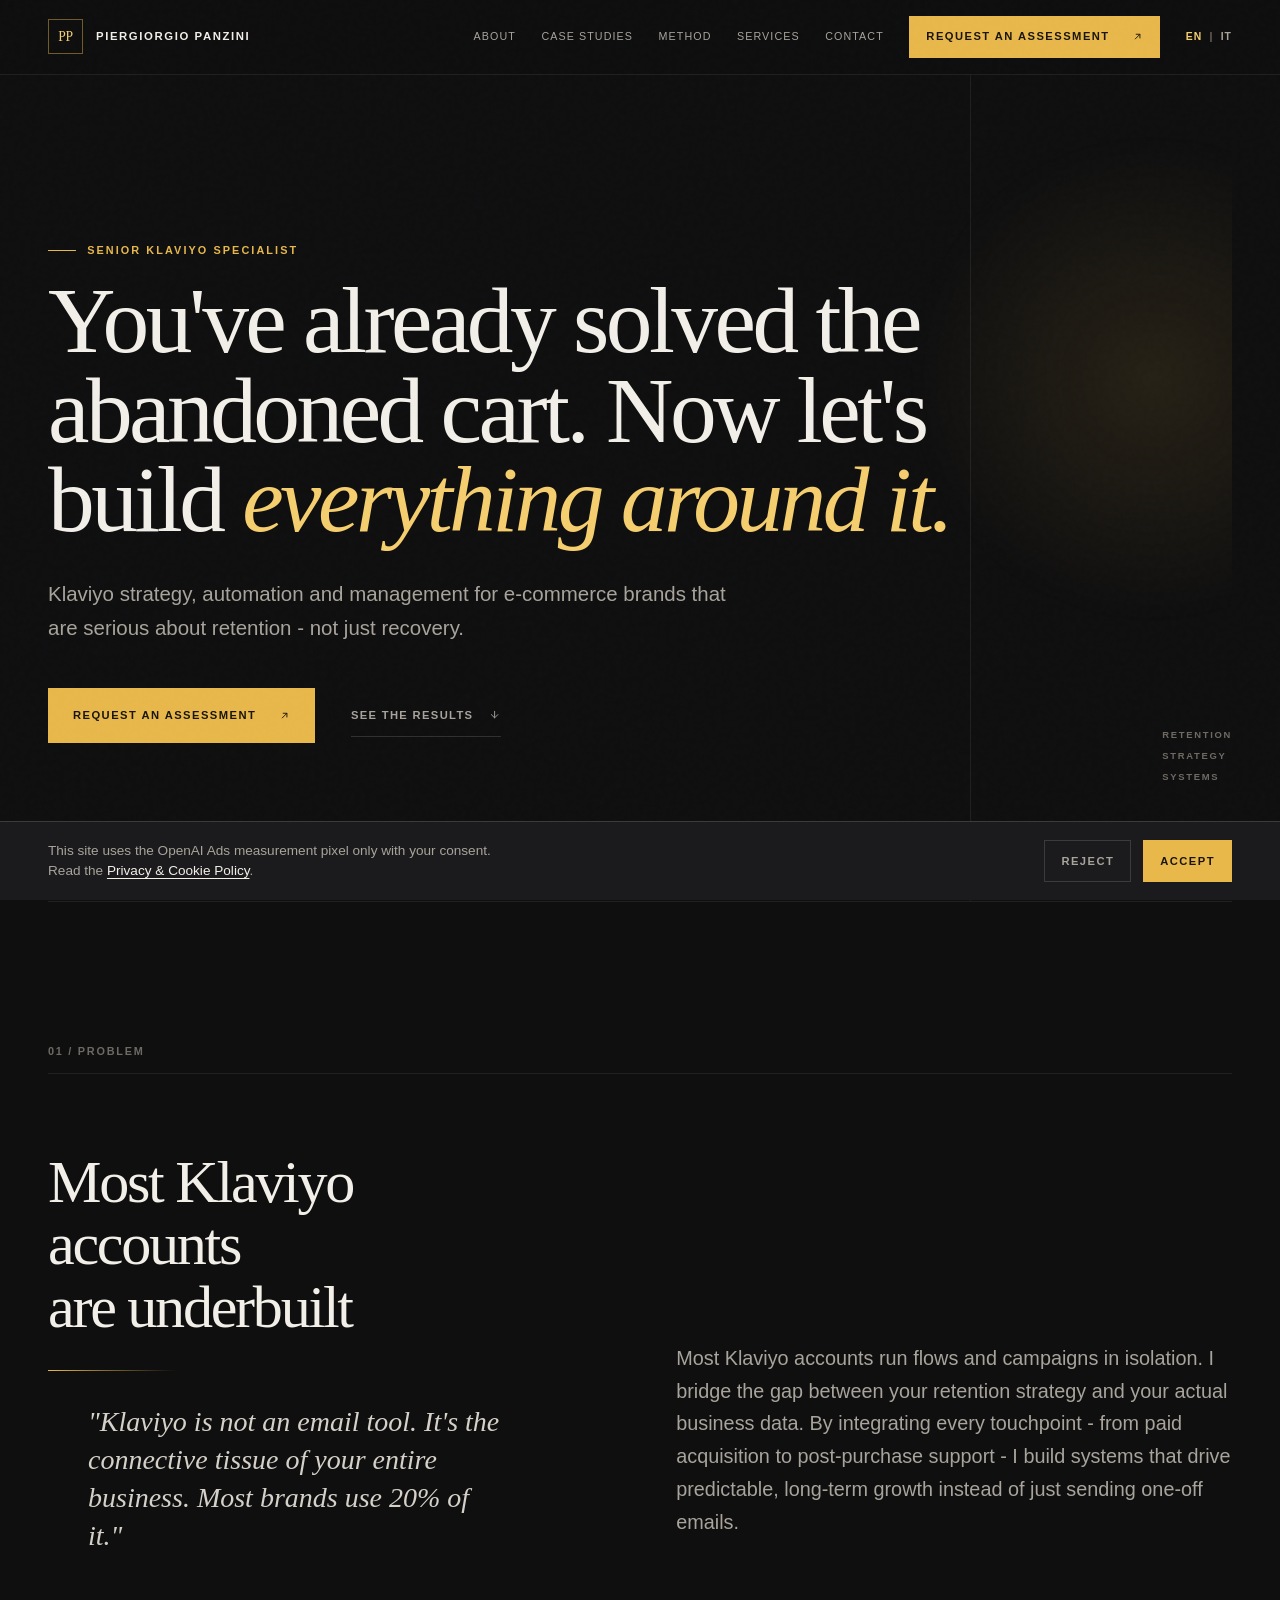
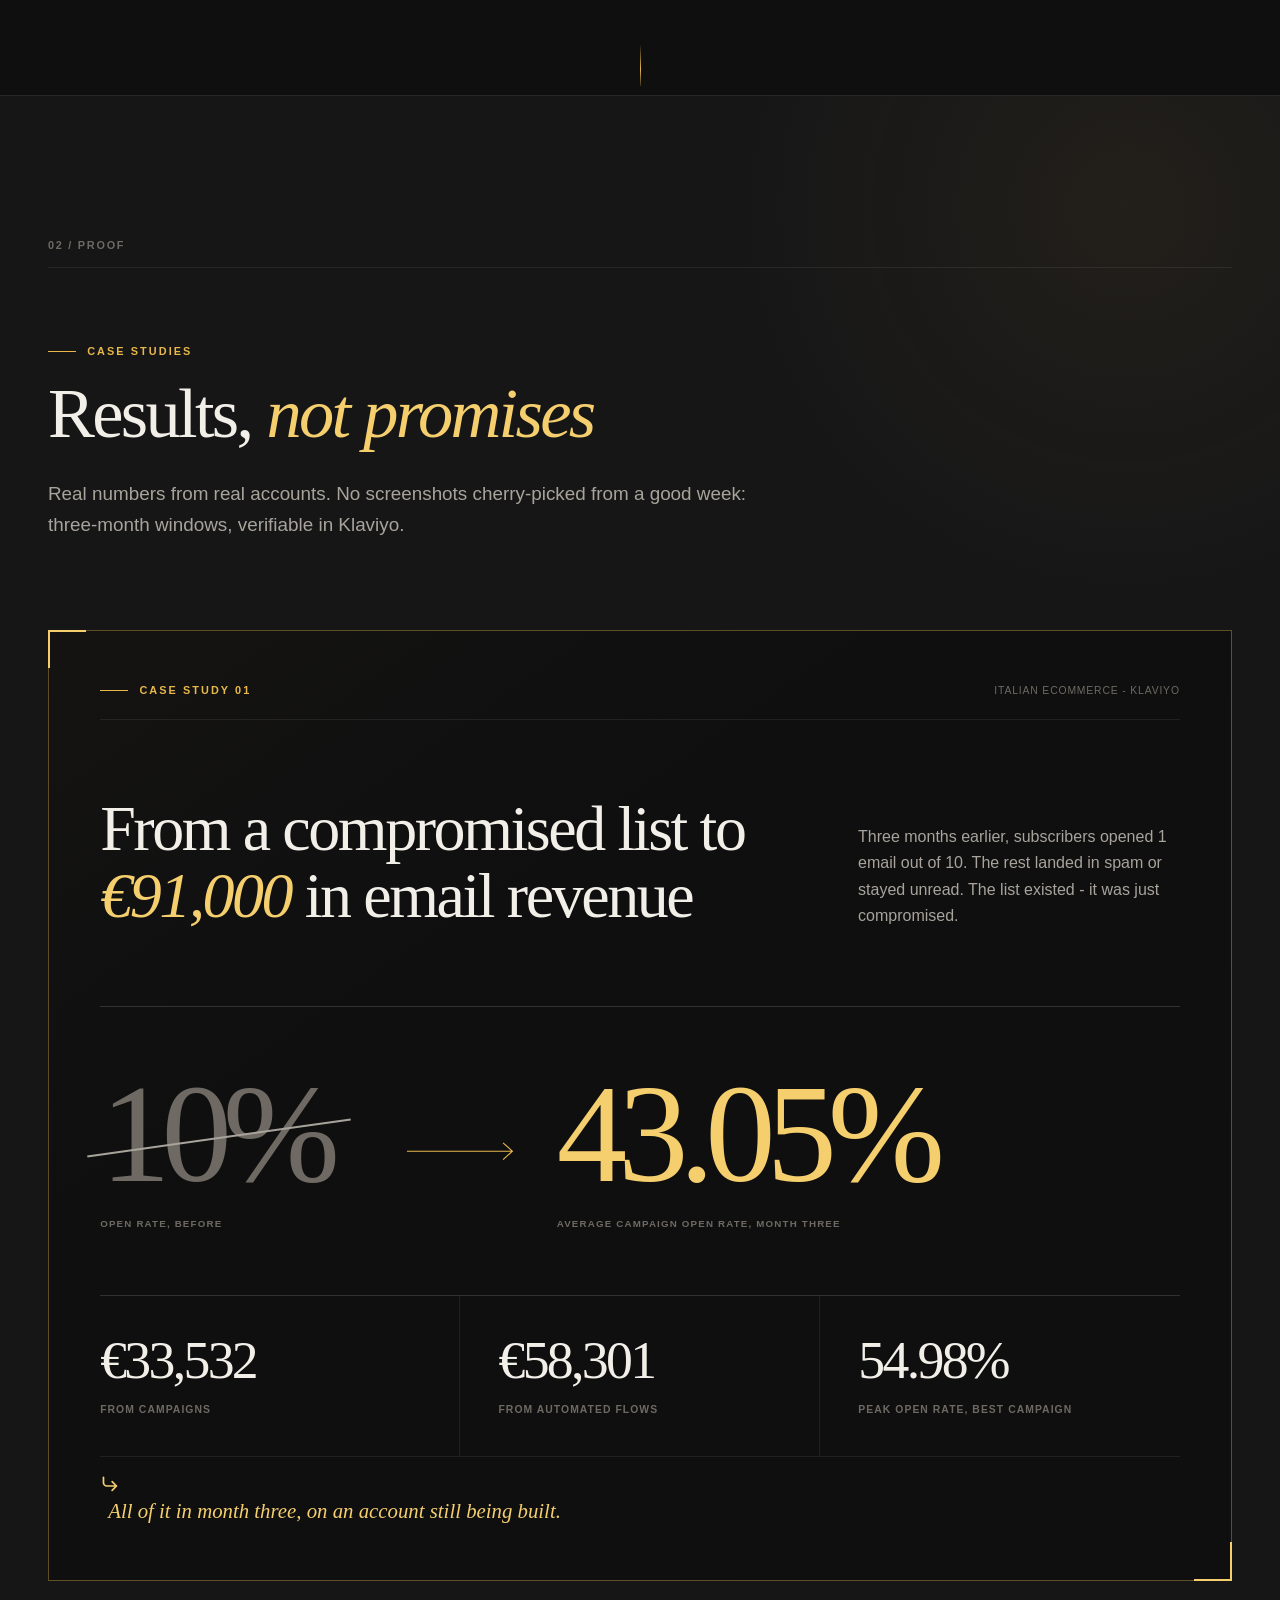
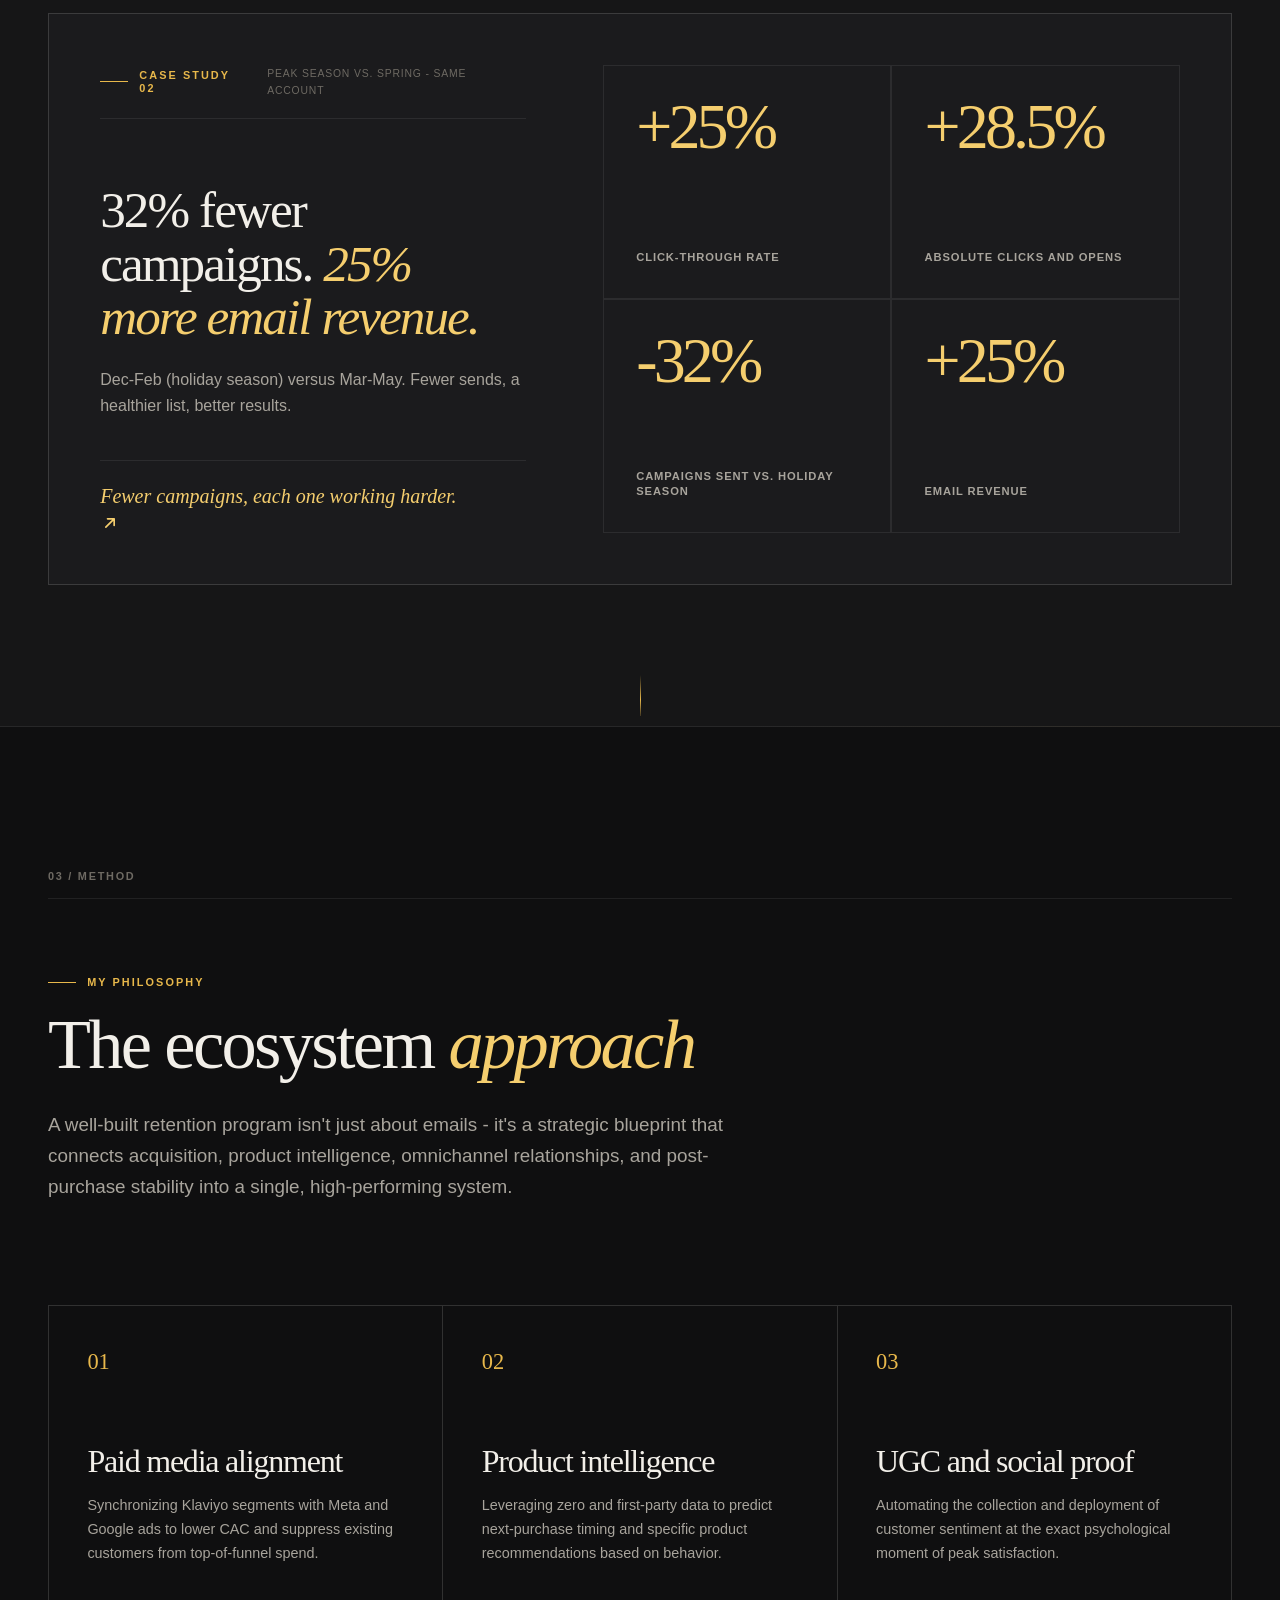
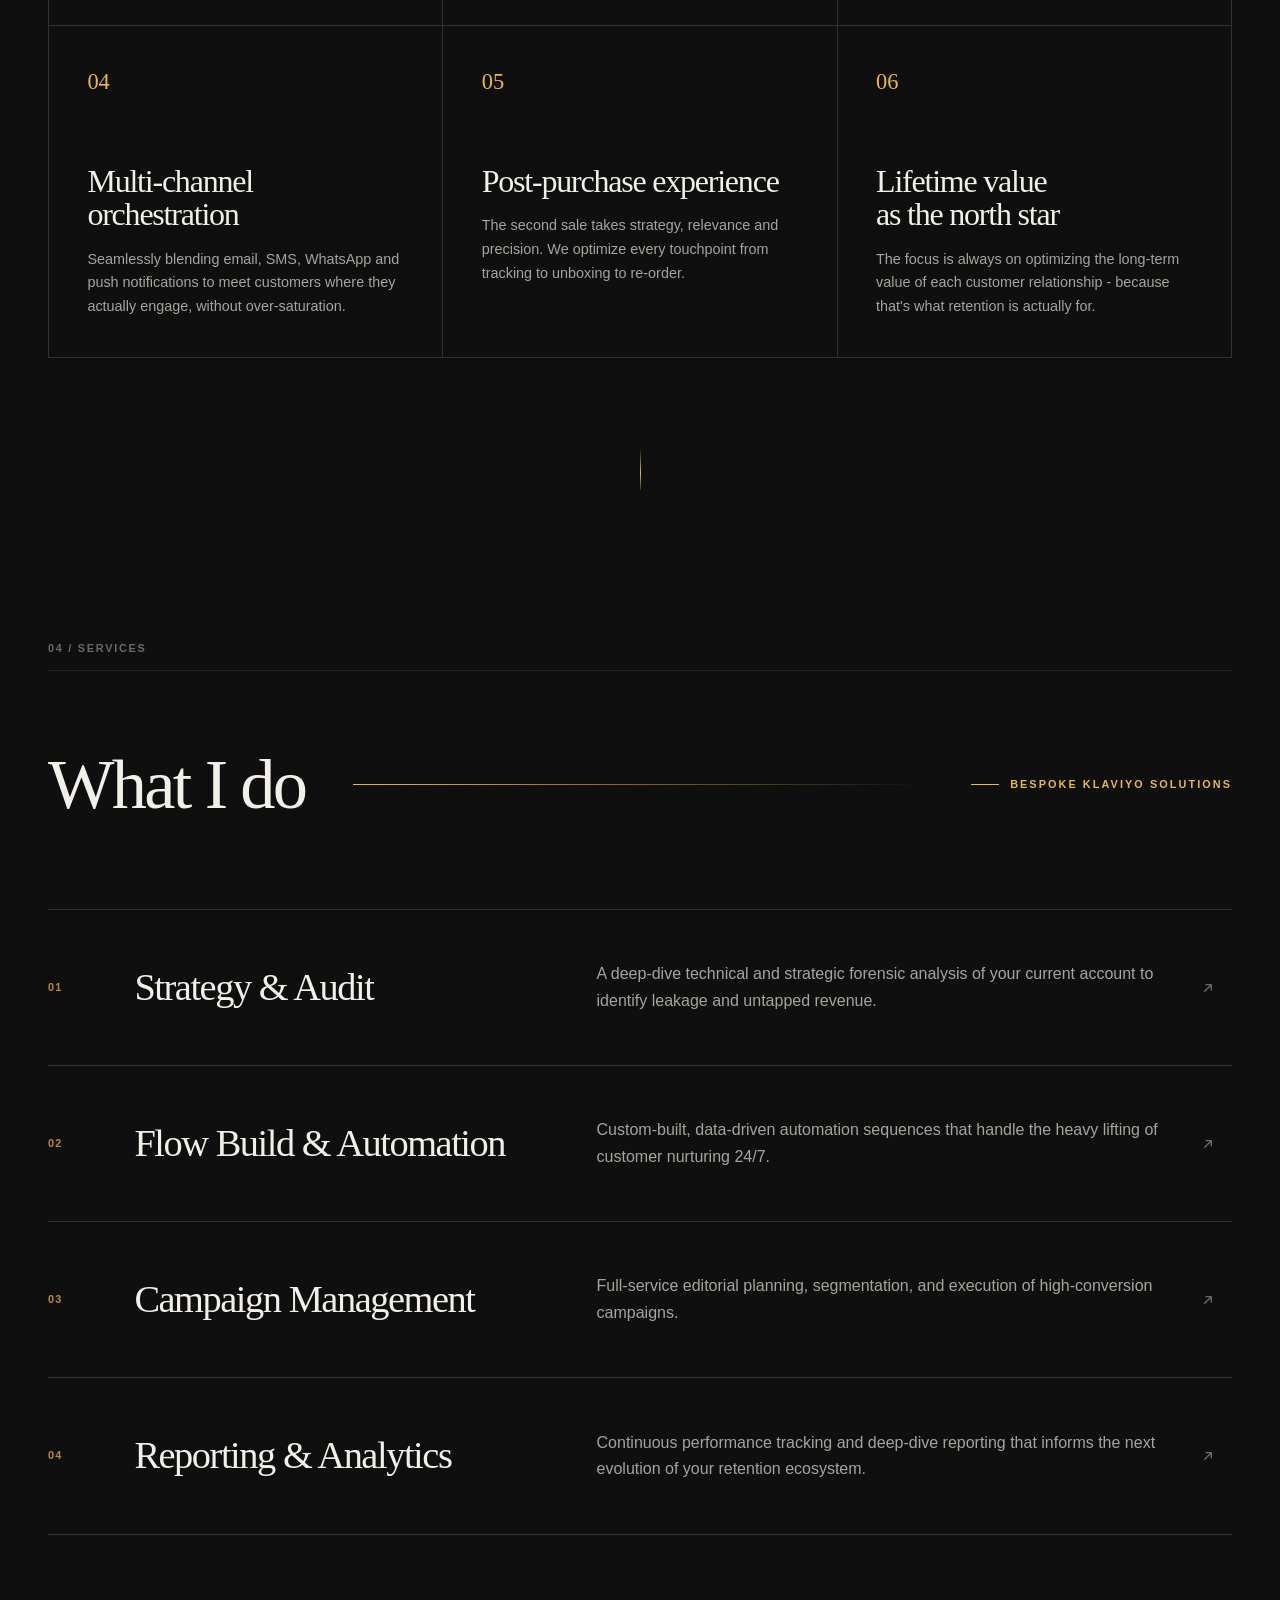
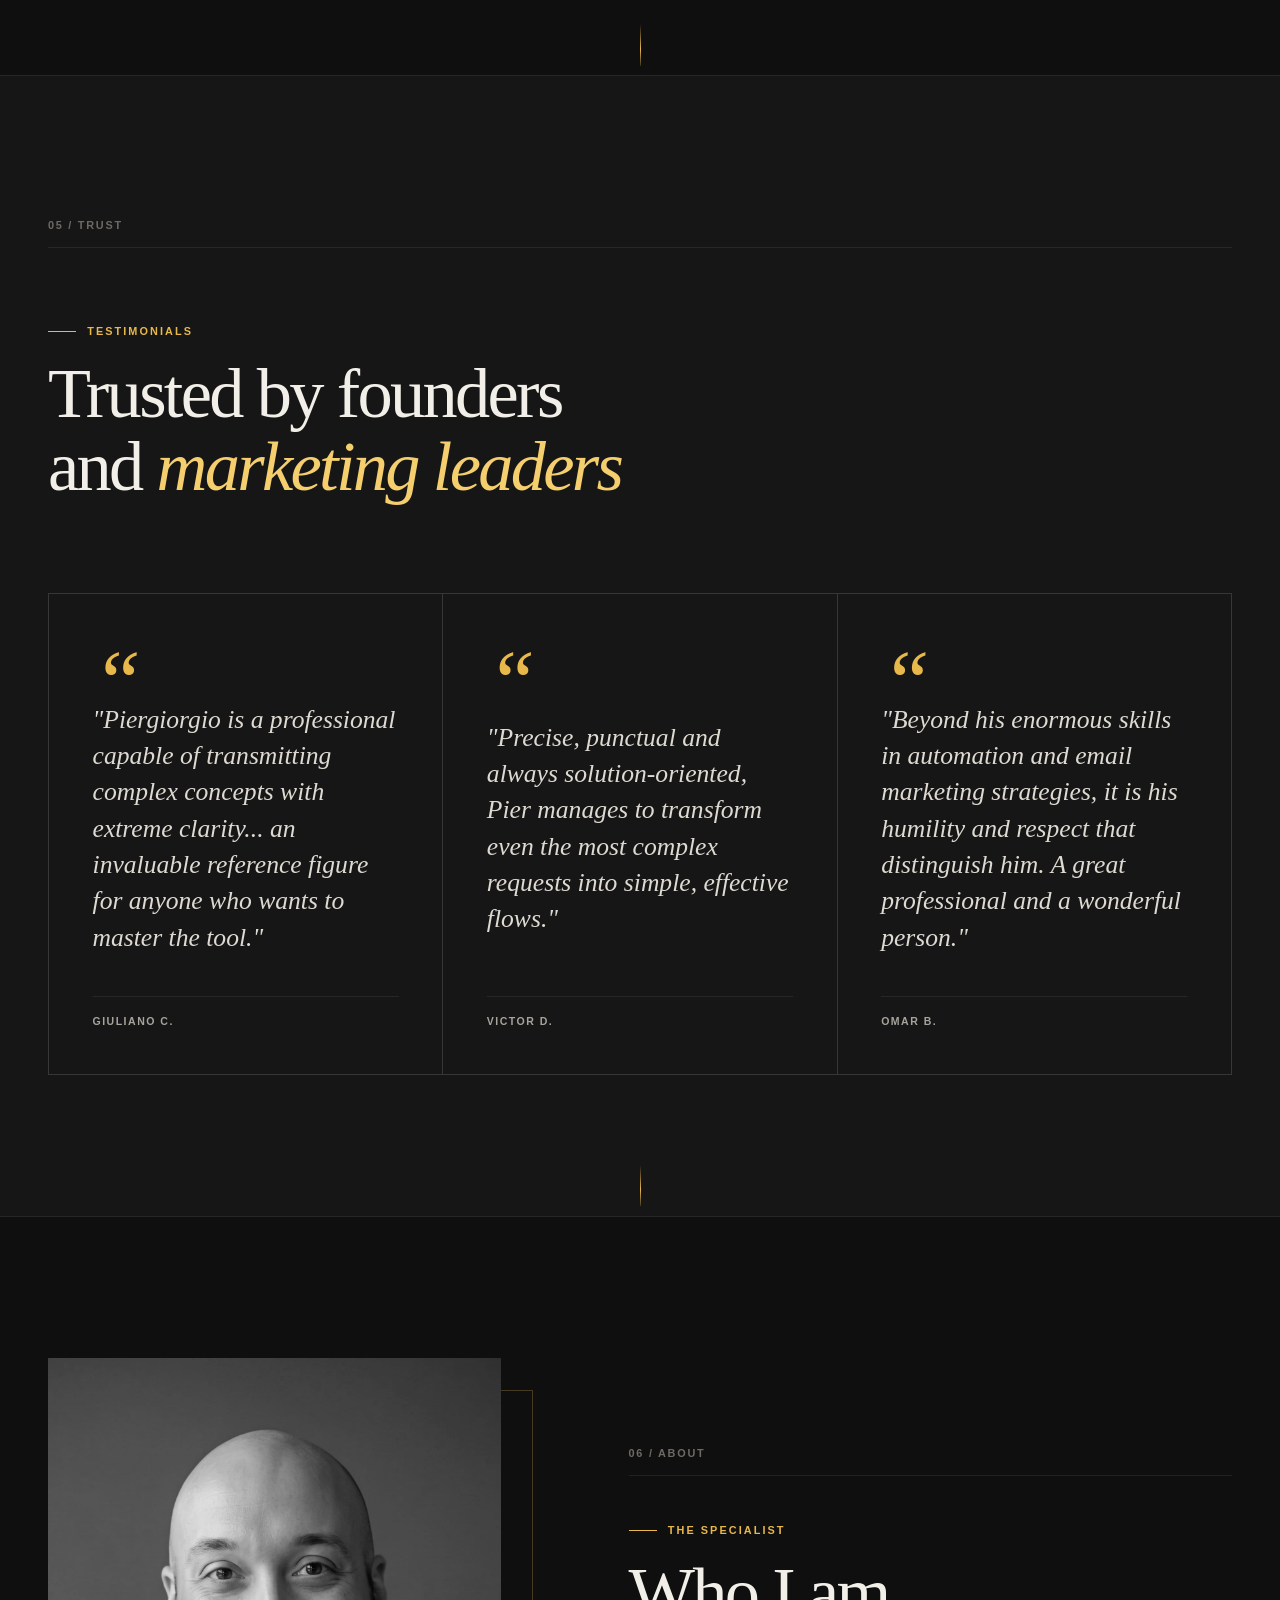
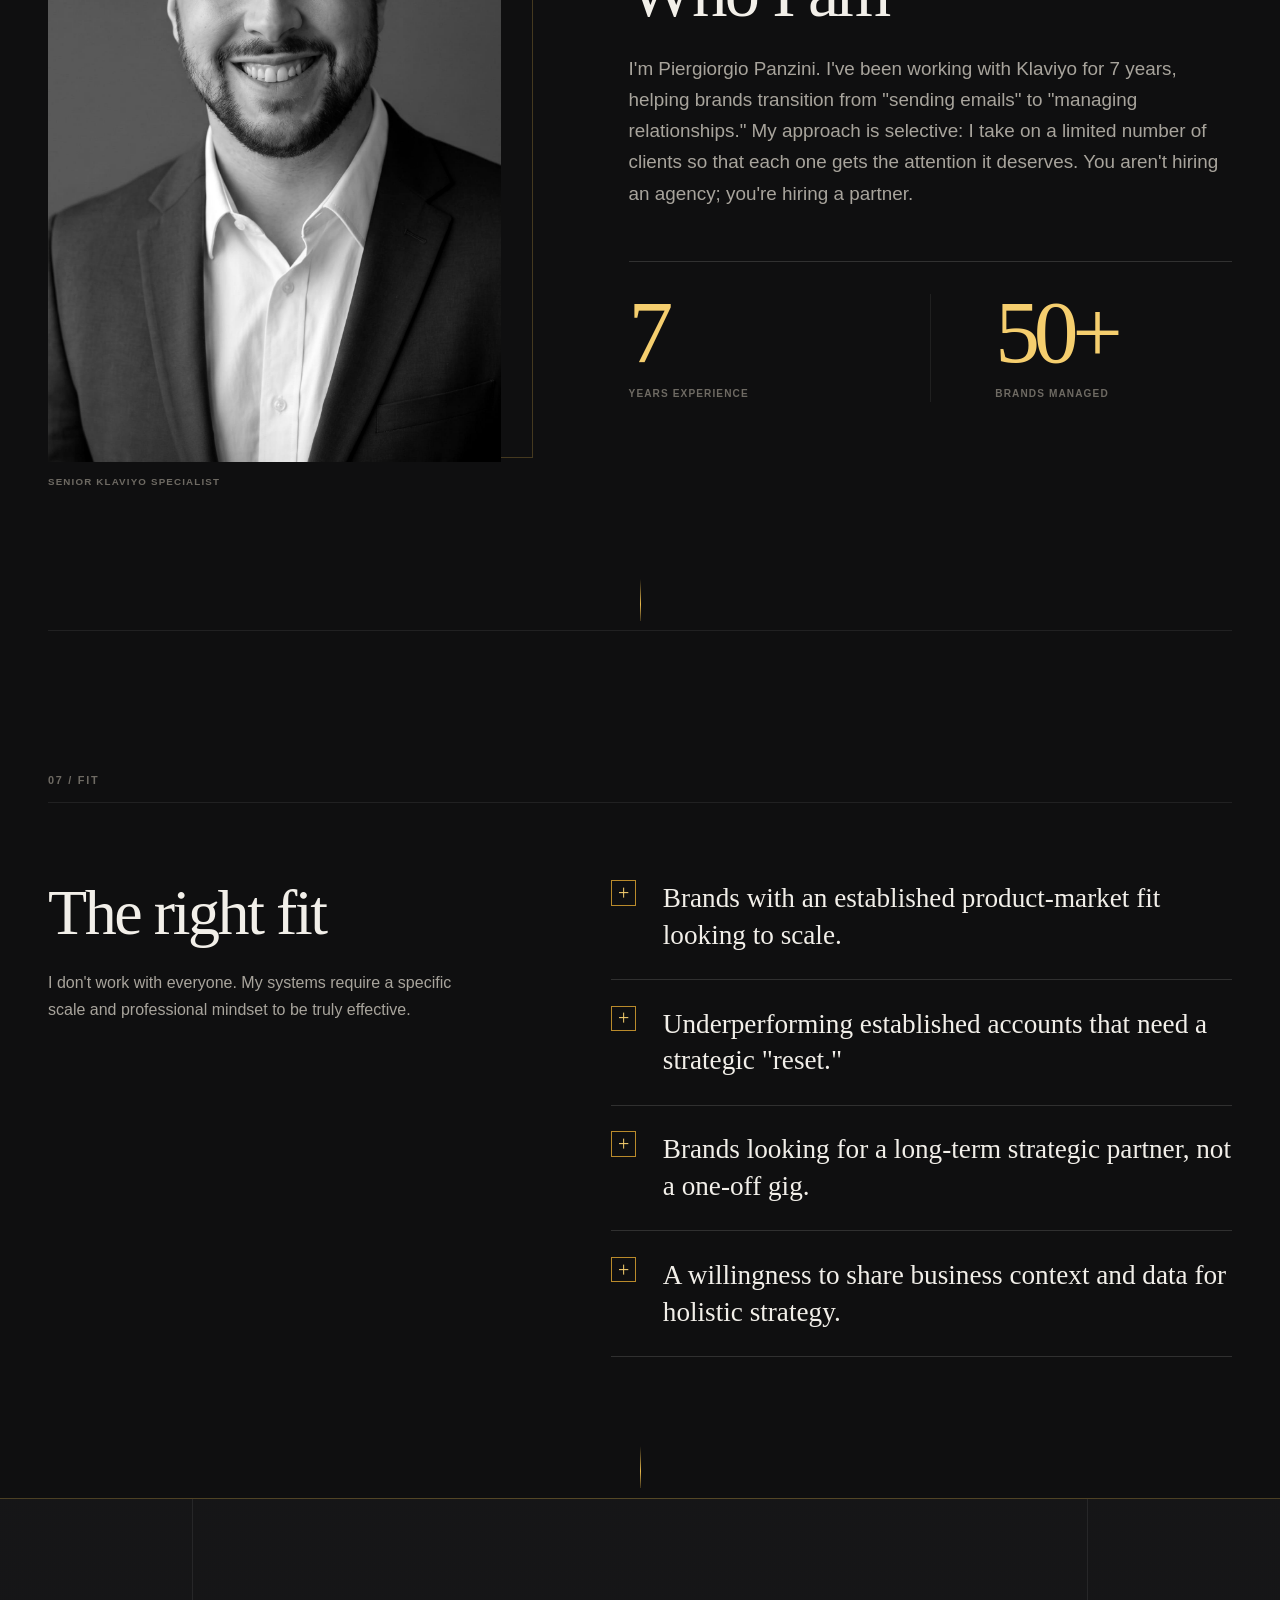
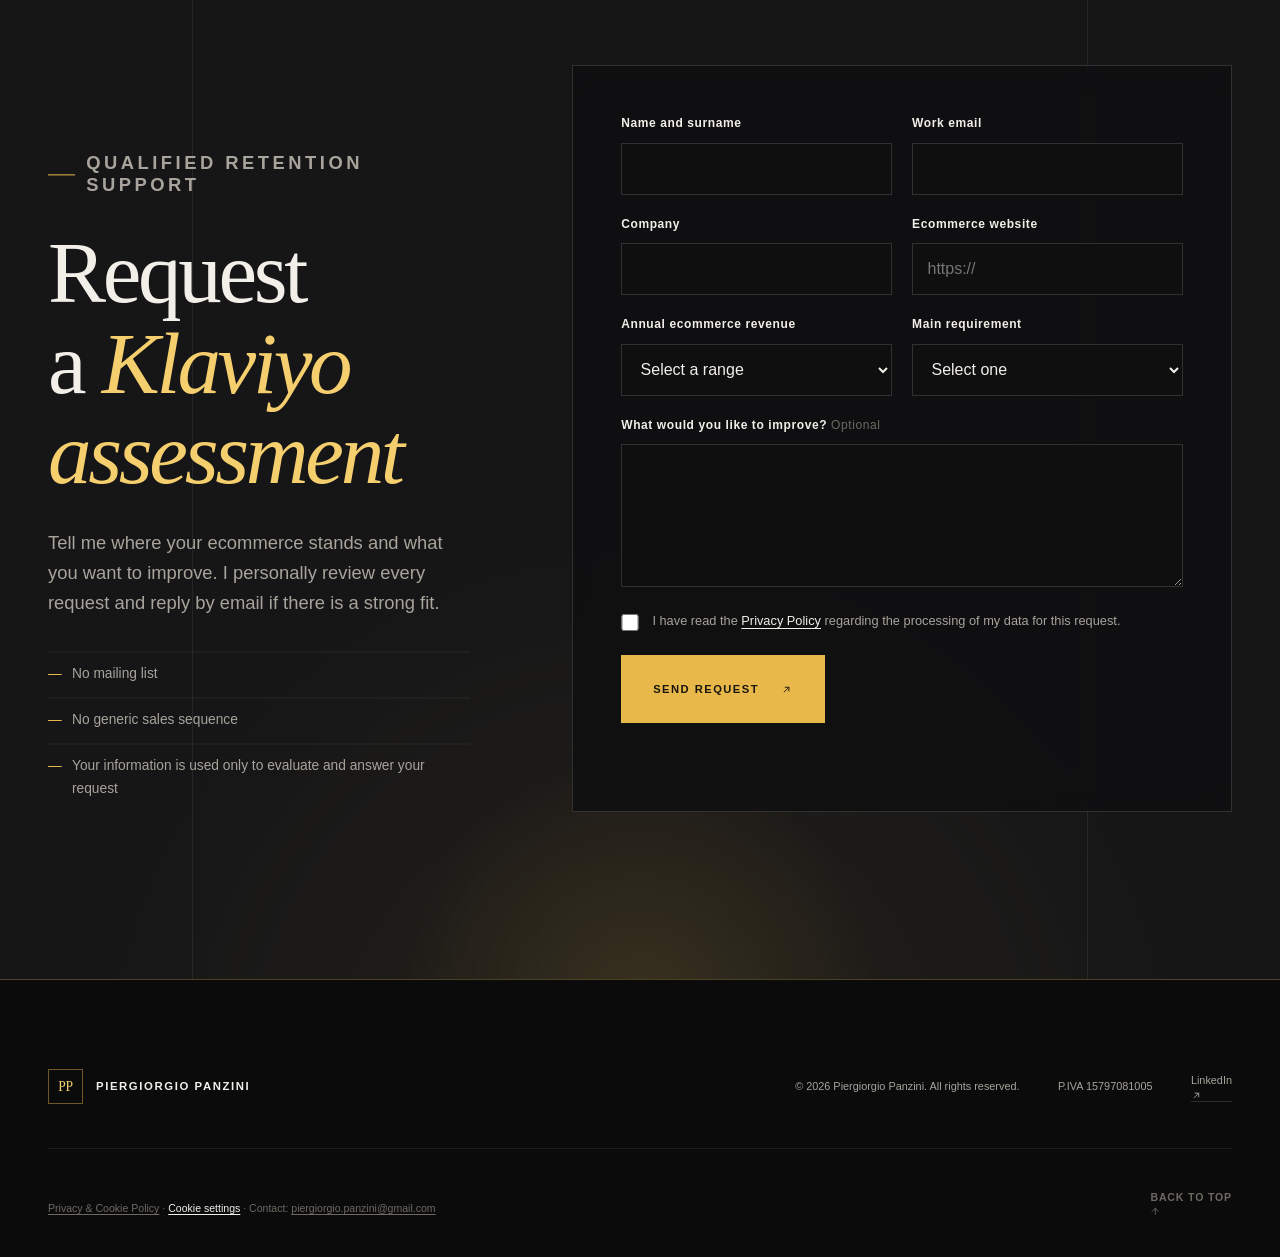
==== commit 8275ce86: "Add GDPR-ready qualified contact funnel" ====
--- a/index.html
+++ b/index.html
@@ -23,9 +23,6 @@
   <meta property="og:image" content="https://www.panzini.pro/piergiorgio.jpg">
   <meta property="og:url" content="https://www.panzini.pro/">
   <meta property="og:locale" content="en_US">
-  <link rel="preconnect" href="https://fonts.googleapis.com">
-  <link rel="preconnect" href="https://fonts.gstatic.com" crossorigin>
-  <link href="https://fonts.googleapis.com/css2?family=Fraunces:ital,opsz,wght@0,9..144,340..600;1,9..144,340..600&amp;family=Inter:wght@400;500;600&amp;display=swap" rel="stylesheet">
   <link rel="stylesheet" href="./assets/styles.css">
   <script src="./assets/main.js" defer></script>
 </head>
@@ -33,7 +30,7 @@
   <a class="skip-link" href="#main">Skip to content</a>
   <div class="consent-banner" data-consent-banner hidden>
     <div class="container consent-banner-inner">
-      <p>This site uses the OpenAI Ads pixel to measure ad performance. It stays off until you accept.</p>
+      <p>This site uses the OpenAI Ads measurement pixel only with your consent. Read the <a href="/privacy/">Privacy &amp; Cookie Policy</a>.</p>
       <div class="consent-actions">
         <button type="button" class="button-outline button-small" data-consent-reject>Reject</button>
         <button type="button" class="button button-small" data-consent-accept>Accept</button>
@@ -52,7 +49,7 @@
         <a href="#method">Method</a>
         <a href="#services">Services</a>
         <a href="#contact">Contact</a>
-        <a class="button button-small" href="https://www.linkedin.com/in/piergiorgiopanzini/" target="_blank" rel="noopener noreferrer">Contact me <span aria-hidden="true"><svg class="icon" viewBox="0 0 24 24"><path d="M7 17 17 7M9 7h8v8"/></svg></span></a>
+        <a class="button button-small" href="#contact">Request an assessment <span aria-hidden="true"><svg class="icon" viewBox="0 0 24 24"><path d="M7 17 17 7M9 7h8v8"/></svg></span></a>
         <div class="language-switcher" aria-label="Select language">
           <a class="active" href="/" lang="en" aria-current="page">EN</a><span aria-hidden="true">|</span><a href="/it/" lang="it">IT</a>
         </div>
@@ -69,7 +66,7 @@
         <a href="#method">Method</a>
         <a href="#services">Services</a>
         <a href="#contact">Contact</a>
-        <a class="button" href="https://www.linkedin.com/in/piergiorgiopanzini/" target="_blank" rel="noopener noreferrer">Contact me <span aria-hidden="true"><svg class="icon" viewBox="0 0 24 24"><path d="M7 17 17 7M9 7h8v8"/></svg></span></a>
+        <a class="button" href="#contact">Request an assessment <span aria-hidden="true"><svg class="icon" viewBox="0 0 24 24"><path d="M7 17 17 7M9 7h8v8"/></svg></span></a>
         <div class="language-switcher" aria-label="Select language">
           <a class="active" href="/" lang="en" aria-current="page">EN</a><span aria-hidden="true">|</span><a href="/it/" lang="it">IT</a>
         </div>
@@ -85,7 +82,7 @@
         <h1>You've already solved the abandoned cart. Now let's build <em>everything around it.</em></h1>
         <p class="hero-intro">Klaviyo strategy, automation and management for e-commerce brands that are serious about retention - not just recovery.</p>
         <div class="hero-actions">
-          <a class="button" href="https://www.linkedin.com/in/piergiorgiopanzini/" target="_blank" rel="noopener noreferrer">Contact me <span aria-hidden="true"><svg class="icon" viewBox="0 0 24 24"><path d="M7 17 17 7M9 7h8v8"/></svg></span></a>
+          <a class="button" href="#contact">Request an assessment <span aria-hidden="true"><svg class="icon" viewBox="0 0 24 24"><path d="M7 17 17 7M9 7h8v8"/></svg></span></a>
           <a class="text-link" href="#case-studies">See the results <span aria-hidden="true"><svg class="icon" viewBox="0 0 24 24"><path d="M12 5v14M5 12l7 7 7-7"/></svg></span></a>
         </div>
       </div>
@@ -255,11 +252,31 @@
 
     <section class="contact" id="contact">
       <div class="contact-glow" aria-hidden="true"></div>
-      <div class="container reveal">
-        <p class="kicker">Reserve your consultation</p>
-        <h2>Let's <em>talk</em></h2>
-        <p>If you're ready to build a retention ecosystem that works holistically, I'm happy to have a direct conversation.</p>
-        <a class="button button-large" href="https://www.linkedin.com/in/piergiorgiopanzini/" target="_blank" rel="noopener noreferrer">Contact me <span aria-hidden="true"><svg class="icon" viewBox="0 0 24 24"><path d="M7 17 17 7M9 7h8v8"/></svg></span></a>
+      <div class="container contact-layout reveal">
+        <header class="contact-intro">
+          <p class="kicker">Qualified retention support</p>
+          <h2>Request a <em>Klaviyo assessment</em></h2>
+          <p>Tell me where your ecommerce stands and what you want to improve. I personally review every request and reply by email if there is a strong fit.</p>
+          <ul class="contact-promises"><li>No mailing list</li><li>No generic sales sequence</li><li>Your information is used only to evaluate and answer your request</li></ul>
+        </header>
+        <form class="contact-form" action="https://formsubmit.co/ajax/piergiorgio.panzini@gmail.com" method="POST" data-contact-form>
+          <input type="hidden" name="_subject" value="New Klaviyo assessment request — panzini.pro">
+          <input type="hidden" name="_template" value="table">
+          <input type="hidden" name="_captcha" value="false">
+          <input class="form-honey" type="text" name="_honey" tabindex="-1" autocomplete="off" aria-hidden="true">
+          <div class="form-grid">
+            <div class="form-field"><label for="contact-name">Name and surname</label><input id="contact-name" name="Name" type="text" autocomplete="name" minlength="2" maxlength="100" required></div>
+            <div class="form-field"><label for="contact-email">Work email</label><input id="contact-email" name="Email" type="email" autocomplete="email" maxlength="160" required></div>
+            <div class="form-field"><label for="contact-company">Company</label><input id="contact-company" name="Company" type="text" autocomplete="organization" maxlength="120" required></div>
+            <div class="form-field"><label for="contact-website">Ecommerce website</label><input id="contact-website" name="Website" type="url" inputmode="url" autocomplete="url" placeholder="https://" maxlength="300" required></div>
+            <div class="form-field"><label for="contact-revenue">Annual ecommerce revenue</label><select id="contact-revenue" name="Annual ecommerce revenue" required><option value="" selected disabled>Select a range</option><option>Less than €2M</option><option>€2M–€5M</option><option>€5M–€10M</option><option>More than €10M</option></select></div>
+            <div class="form-field"><label for="contact-service">Main requirement</label><select id="contact-service" name="Main requirement" required><option value="" selected disabled>Select one</option><option>Ongoing Klaviyo management</option><option>Strategy and audit</option><option>Flows and automation</option><option>Campaign management</option><option>Migration to Klaviyo</option></select></div>
+            <div class="form-field form-field-wide"><label for="contact-message">What would you like to improve? <span>Optional</span></label><textarea id="contact-message" name="Message" rows="5" maxlength="2000"></textarea></div>
+          </div>
+          <label class="privacy-check"><input type="checkbox" name="Privacy policy read" value="Yes" required><span>I have read the <a href="/privacy/" target="_blank">Privacy Policy</a> regarding the processing of my data for this request.</span></label>
+          <button class="button button-large form-submit" type="submit" data-submit-label="Send request" data-submit-pending="Sending…">Send request <span aria-hidden="true"><svg class="icon" viewBox="0 0 24 24"><path d="M7 17 17 7M9 7h8v8"/></svg></span></button>
+          <p class="form-status" role="status" aria-live="polite" data-contact-status data-success="Thank you. Your request has been sent successfully." data-error="The request could not be sent. Please try again or contact me on LinkedIn."></p>
+        </form>
       </div>
     </section>
   </main>
@@ -274,7 +291,7 @@
       </div>
     </div>
     <div class="container footer-privacy">
-      <p>This website uses the OpenAI Ads measurement pixel to track ad performance, only after you accept it via the banner. No data is collected before you consent, and you can withdraw consent at any time by clearing your browser storage. Clicking "Contact me" redirects to LinkedIn, an independent third-party platform subject to its own <a href="https://www.linkedin.com/legal/privacy-policy" target="_blank" rel="noopener noreferrer">Privacy Policy</a>. In accordance with EU Regulation 2016/679 (GDPR), personal data is processed only with your explicit consent.</p>
+      <p><a href="/privacy/">Privacy &amp; Cookie Policy</a> · <button type="button" class="footer-link-button" data-consent-open>Cookie settings</button> · Contact: <a href="mailto:piergiorgio.panzini@gmail.com">piergiorgio.panzini@gmail.com</a></p>
       <a href="#main">Back to top <svg class="icon" aria-hidden="true" viewBox="0 0 24 24"><path d="M12 19V5M5 12l7-7 7 7"/></svg></a>
     </div>
   </footer>
--- a/assets/styles.css
+++ b/assets/styles.css
@@ -10,8 +10,8 @@
   --gold-deep: #b98a2b;
   --hairline: rgba(242, 239, 233, 0.08);
   --hairline-strong: rgba(242, 239, 233, 0.15);
-  --serif: "Fraunces", Georgia, serif;
-  --sans: "Inter", Arial, sans-serif;
+  --serif: "Iowan Old Style", "Palatino Linotype", Palatino, Georgia, serif;
+  --sans: -apple-system, BlinkMacSystemFont, "Segoe UI", Arial, sans-serif;
   --container: 1240px;
   --gutter: clamp(1.25rem, 4vw, 3rem);
   --section-space: clamp(6.5rem, 11vw, 10.5rem);
@@ -1661,3 +1661,52 @@
     justify-content: flex-end;
   }
 }
+
+
+/* Contact form and privacy controls */
+.consent-banner-inner a,
+.footer-link-button { color: var(--ink); text-decoration: underline; text-underline-offset: 0.2em; }
+.footer-link-button { padding: 0; border: 0; background: none; cursor: pointer; font-size: inherit; }
+.contact-layout { display: grid; grid-template-columns: minmax(0, .78fr) minmax(32rem, 1.22fr); gap: clamp(3rem, 8vw, 7rem); align-items: start; text-align: left; }
+.contact-intro { position: sticky; top: 7rem; }
+.contact .contact-intro .kicker { justify-content: flex-start; }
+.contact .contact-intro h2 { max-width: 9ch; margin-bottom: 1.75rem; font-size: clamp(3.4rem, 6.8vw, 6.5rem); }
+.contact .contact-intro > p { max-width: 36rem; margin: 0 0 2rem; color: var(--ink-muted); font-size: clamp(1rem, 1.5vw, 1.15rem); }
+.contact-promises { margin: 0; padding: 0; list-style: none; }
+.contact-promises li { position: relative; padding: .7rem 0 .7rem 1.5rem; border-top: 1px solid var(--hairline); color: var(--ink-muted); font-size: .86rem; }
+.contact-promises li::before { position: absolute; left: 0; color: var(--gold); content: "—"; }
+.contact-form { padding: clamp(1.4rem, 4vw, 3rem); border: 1px solid var(--hairline-strong); background: rgba(15,15,16,.78); backdrop-filter: blur(10px); }
+.form-grid { display: grid; grid-template-columns: repeat(2,minmax(0,1fr)); gap: 1.25rem; }
+.form-field { display: flex; min-width: 0; flex-direction: column; gap: .55rem; }
+.form-field-wide { grid-column: 1 / -1; }
+.form-field label { color: var(--ink); font-size: .75rem; font-weight: 600; letter-spacing: .05em; }
+.form-field label span { color: var(--ink-faint); font-weight: 400; }
+.form-field input,.form-field select,.form-field textarea { width: 100%; min-height: 3.25rem; border: 1px solid var(--hairline-strong); border-radius: 0; background: var(--bg); color: var(--ink); font: inherit; font-size: 1rem; line-height: 1.4; transition: border-color .2s,box-shadow .2s; }
+.form-field input,.form-field select { padding: .75rem .9rem; }
+.form-field textarea { min-height: 8rem; padding: .9rem; resize: vertical; }
+.form-field input:focus,.form-field select:focus,.form-field textarea:focus { outline: 0; border-color: var(--gold); box-shadow: 0 0 0 3px rgba(232,184,75,.12); }
+.form-field select { color-scheme: dark; }
+.privacy-check { display: grid; grid-template-columns: 1.2rem 1fr; gap: .75rem; align-items: start; margin: 1.5rem 0; color: var(--ink-muted); cursor: pointer; font-size: .8rem; line-height: 1.5; }
+.privacy-check input { width: 1.1rem; height: 1.1rem; margin: .15rem 0 0; accent-color: var(--gold); }
+.privacy-check a { color: var(--ink); text-decoration: underline; text-underline-offset: .2em; }
+.form-submit { border: 0; cursor: pointer; }
+.form-submit:disabled { cursor: wait; opacity: .65; }
+.form-status { min-height: 1.5rem; margin: 1rem 0 0; color: var(--ink-muted); font-size: .85rem; }
+.form-status.is-success { color: #9fd3ac; }
+.form-status.is-error { color: #f1a5a5; }
+.form-honey { position: absolute !important; left: -10000px !important; width: 1px !important; height: 1px !important; overflow: hidden !important; }
+.legal-page { min-height: 100vh; padding-block: clamp(4rem,9vw,8rem); }
+.legal-header { max-width: 54rem; margin-bottom: clamp(3rem,7vw,5.5rem); padding-bottom: 2.5rem; border-bottom: 1px solid var(--hairline-strong); }
+.legal-header h1 { margin-bottom: 1.5rem; font-size: clamp(3.2rem,8vw,6.7rem); }
+.legal-header p { max-width: 46rem; color: var(--ink-muted); }
+.legal-nav { display: flex; flex-wrap: wrap; gap: 1rem 2rem; margin-bottom: 3rem; }
+.legal-nav a,.legal-nav button { border-bottom: 1px solid var(--hairline-strong); color: var(--ink-muted); font-size: .75rem; font-weight: 600; letter-spacing: .08em; text-transform: uppercase; }
+.legal-content { max-width: 52rem; }
+.legal-content section { margin-bottom: 3.25rem; }
+.legal-content h2 { margin-bottom: 1rem; font-size: clamp(1.8rem,4vw,2.8rem); }
+.legal-content h3 { margin: 1.8rem 0 .6rem; font-family: var(--sans); font-size: 1rem; font-weight: 600; letter-spacing: 0; }
+.legal-content p,.legal-content li { color: var(--ink-muted); }
+.legal-content a { color: var(--ink); text-decoration: underline; text-underline-offset: .2em; }
+.legal-content ul { padding-left: 1.25rem; }
+@media (max-width: 900px) { .contact-layout { grid-template-columns: 1fr; } .contact-intro { position: static; } .contact .contact-intro h2 { max-width: 12ch; } }
+@media (max-width: 640px) { .form-grid { grid-template-columns: 1fr; } .form-field-wide { grid-column: auto; } .contact-form { padding: 1.25rem; } }
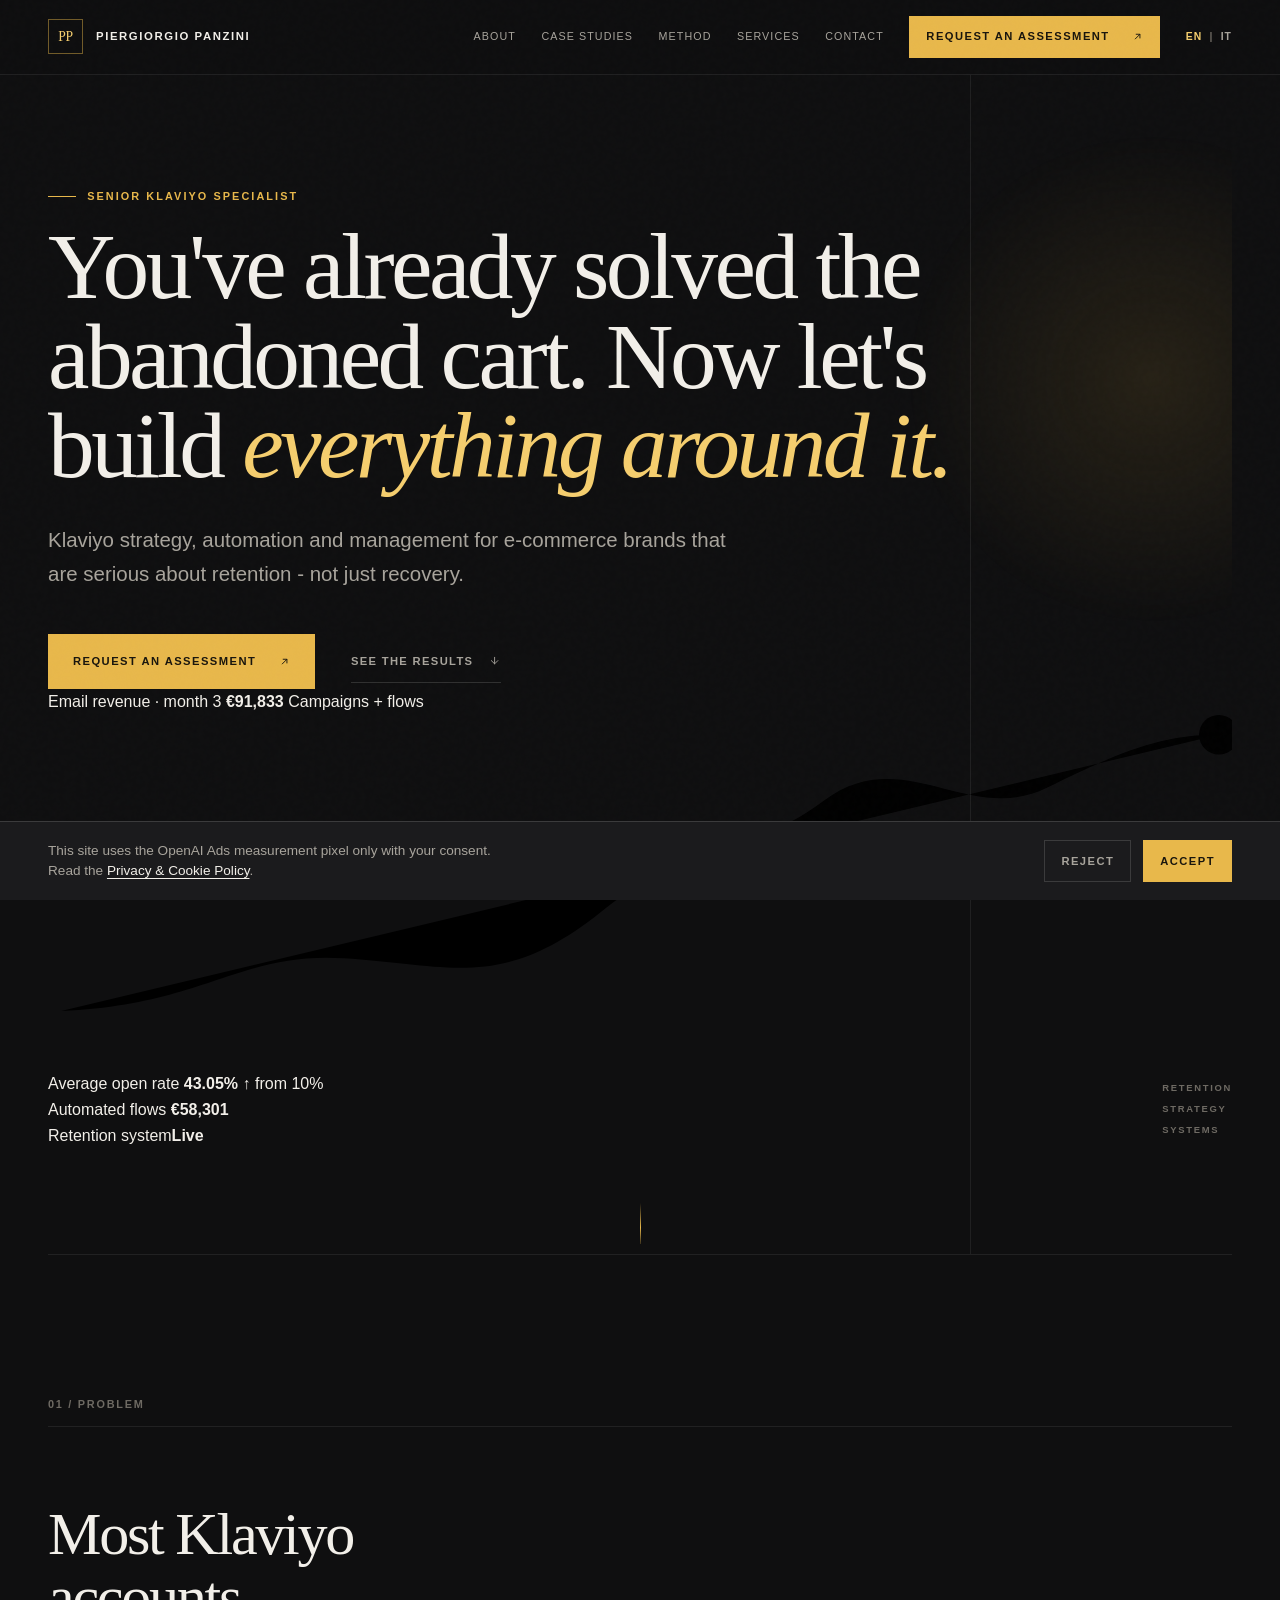
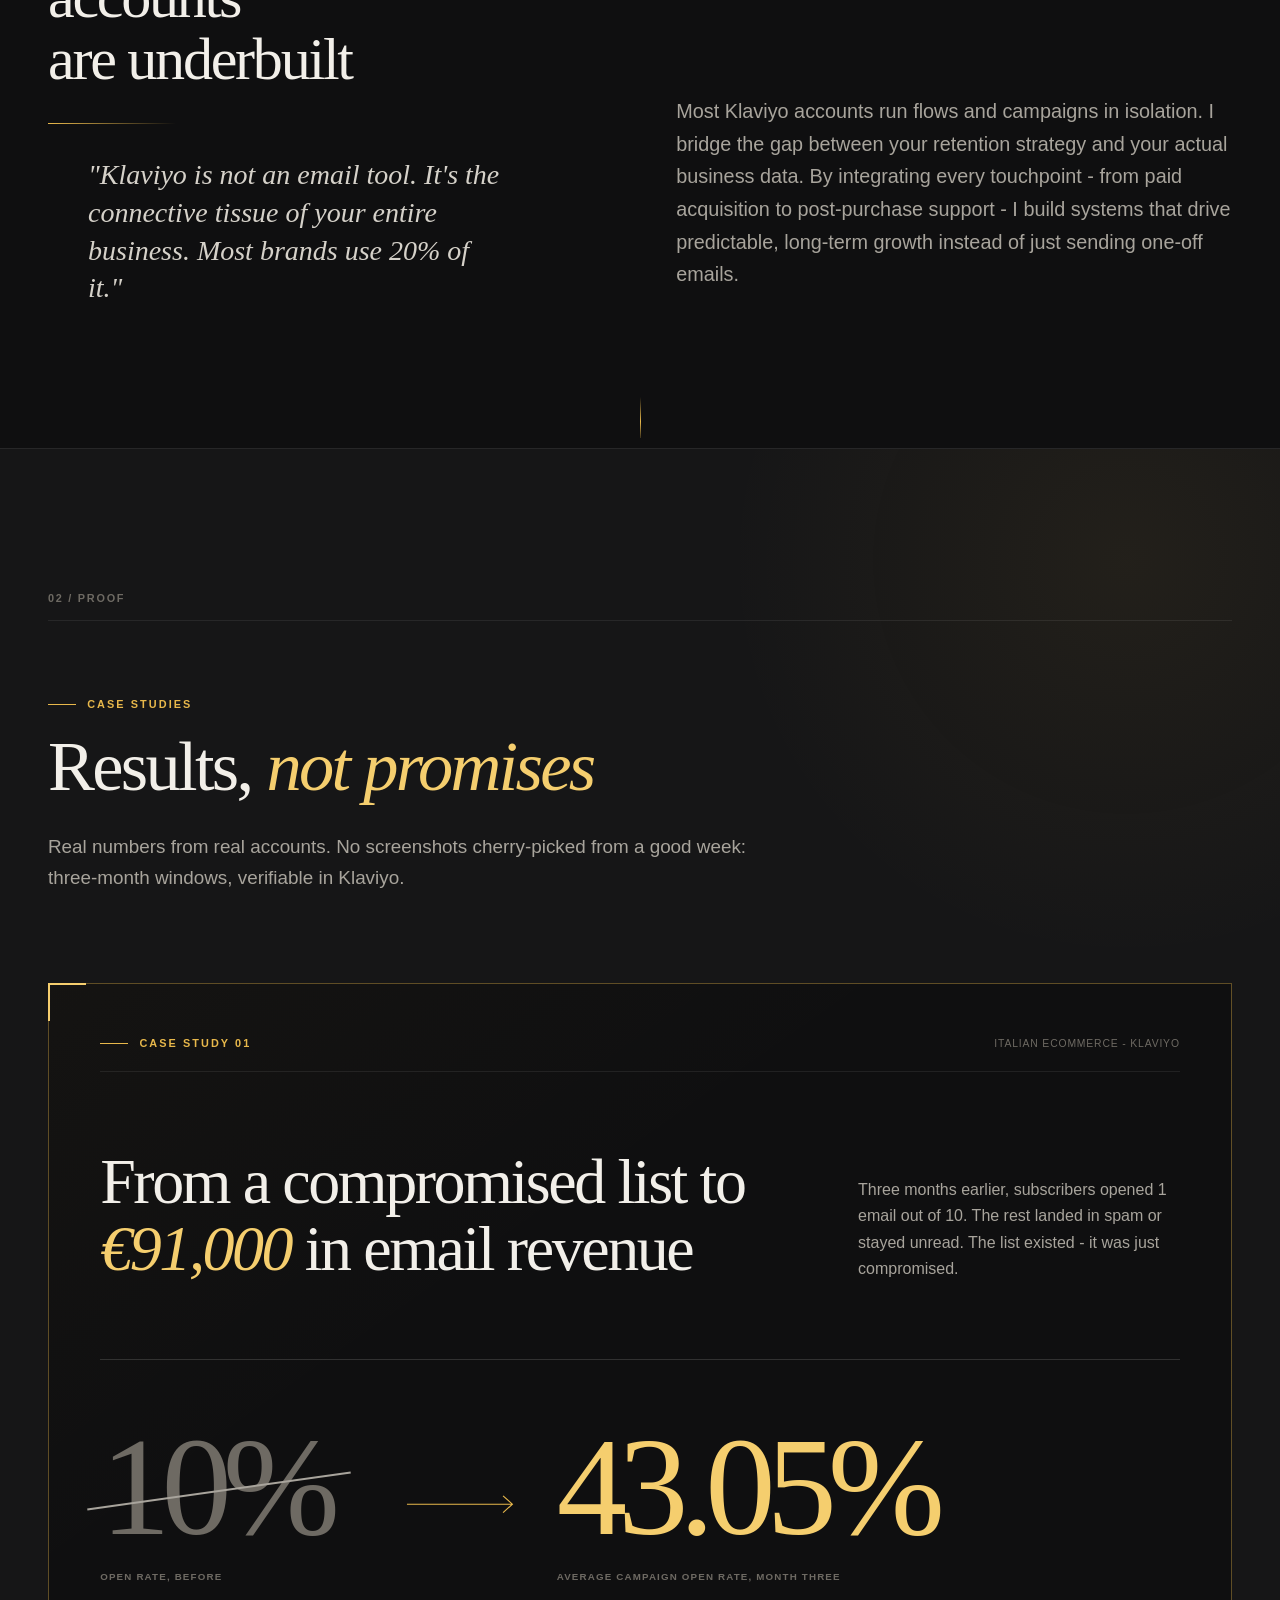
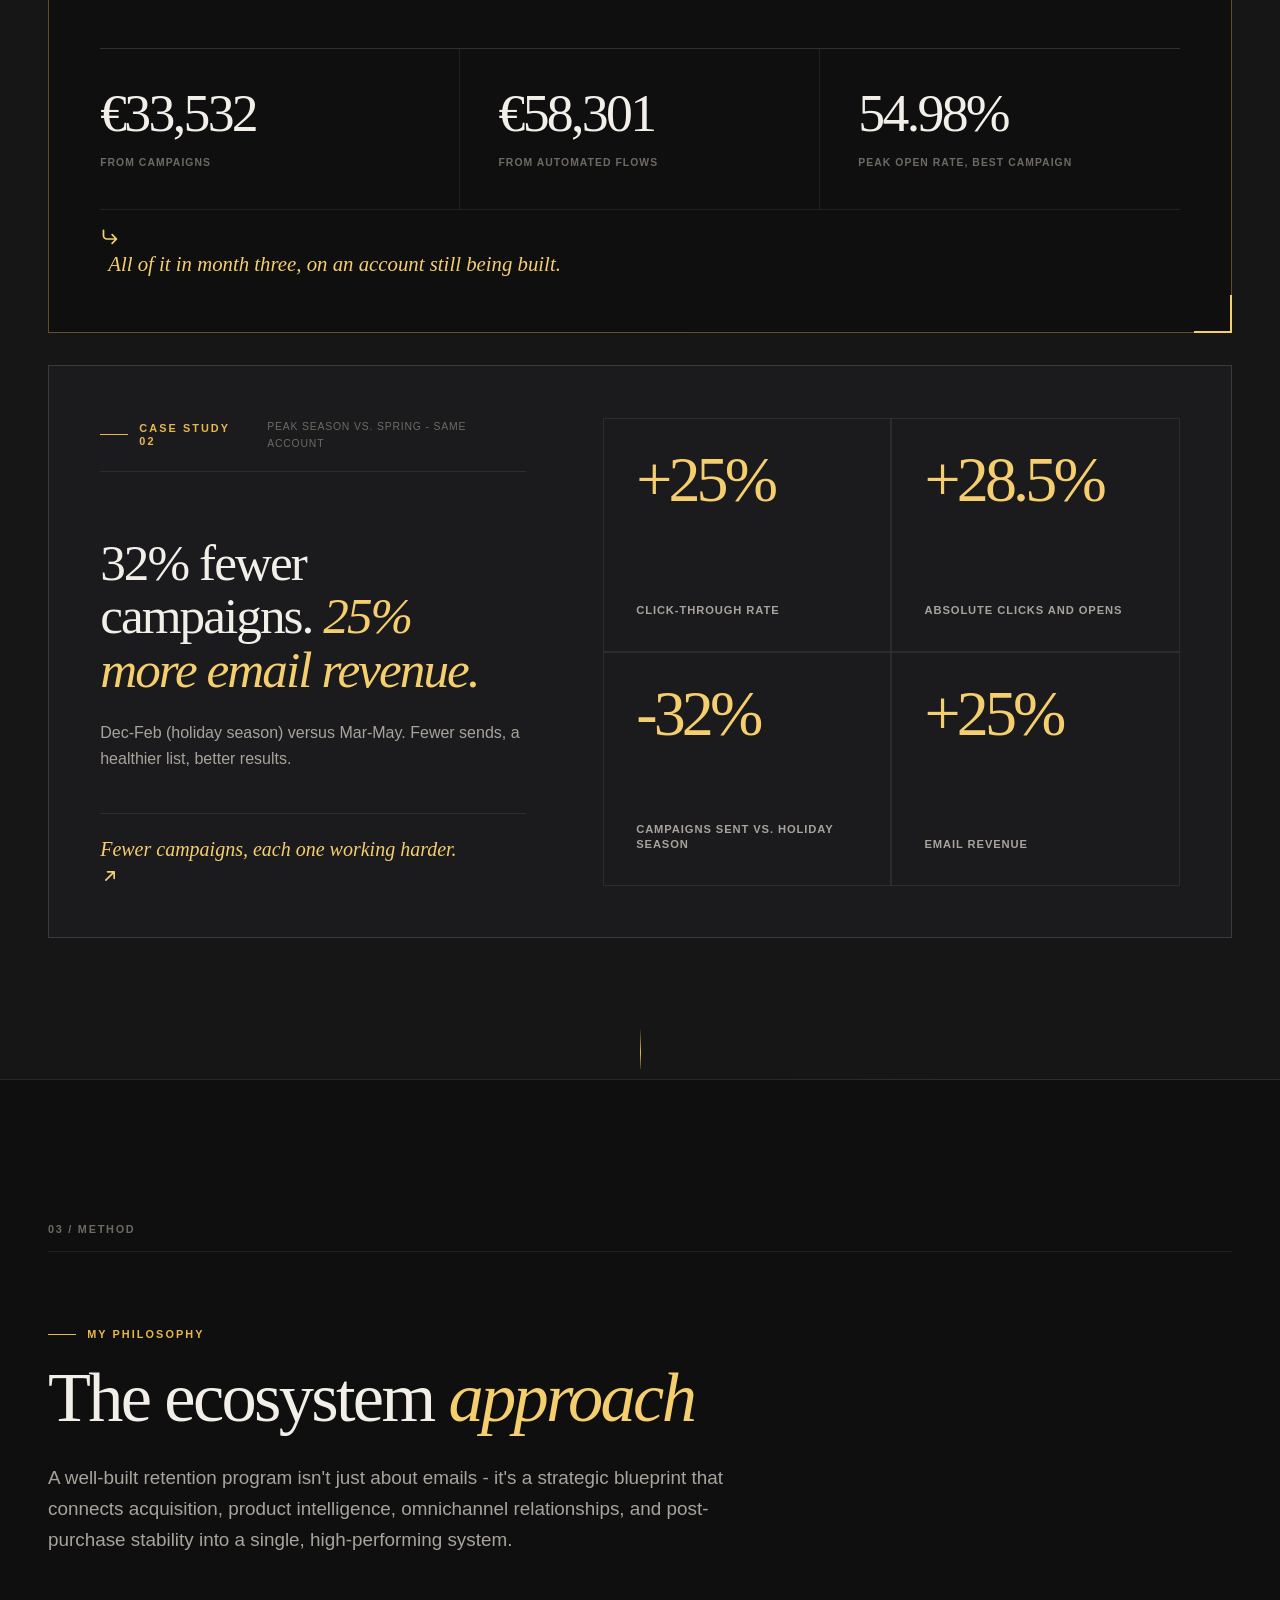
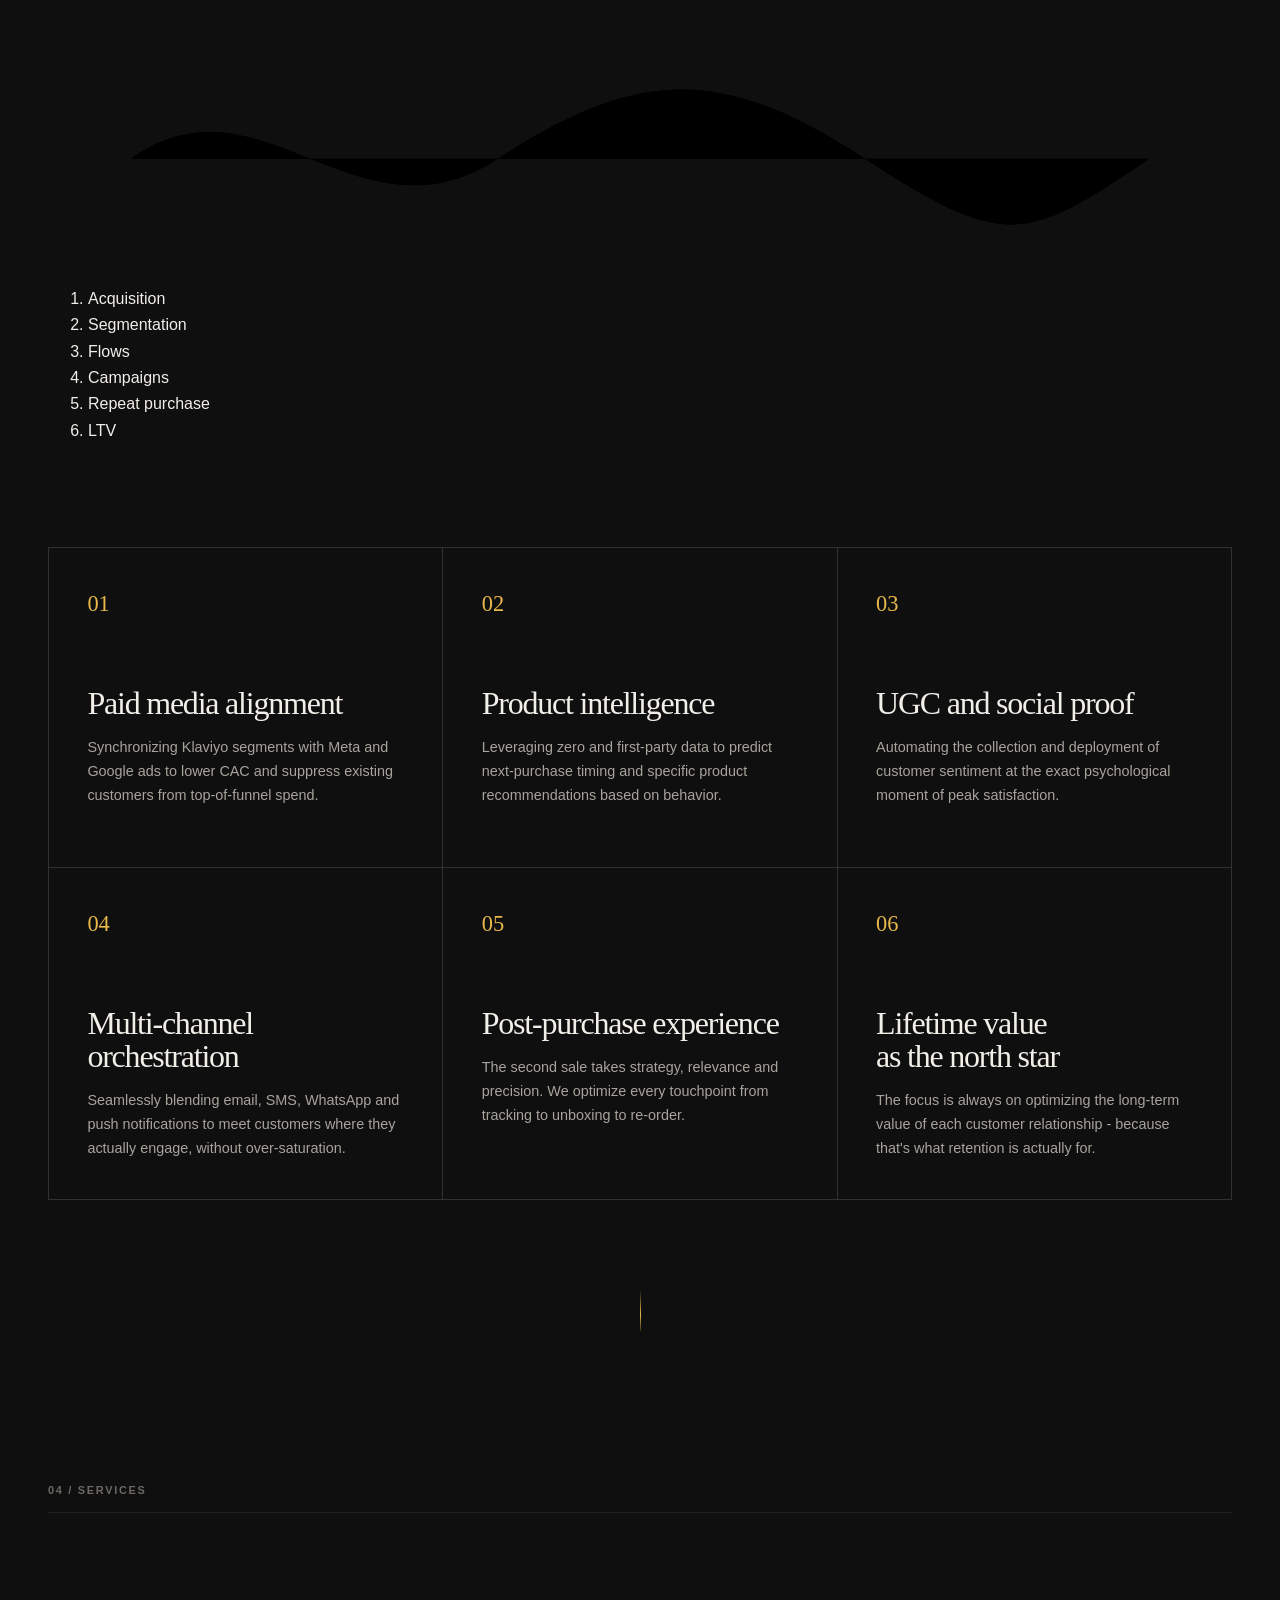
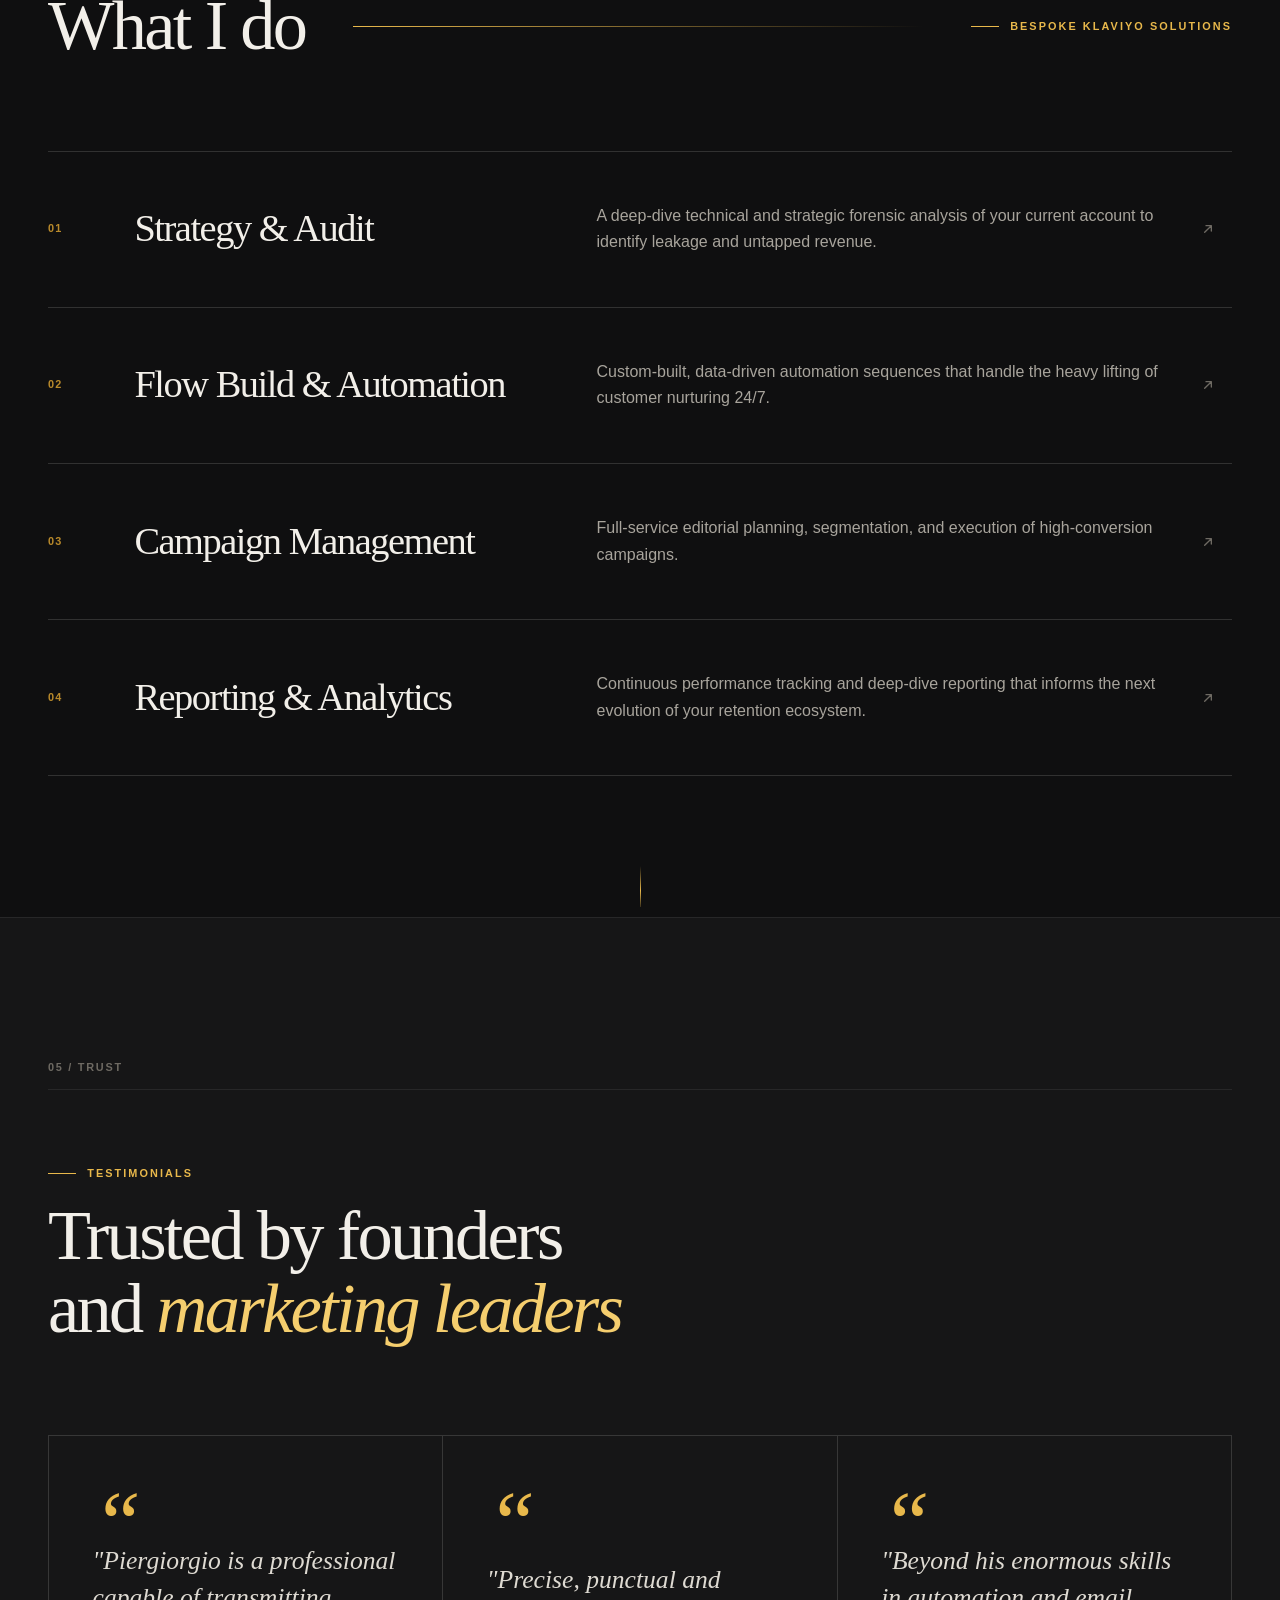
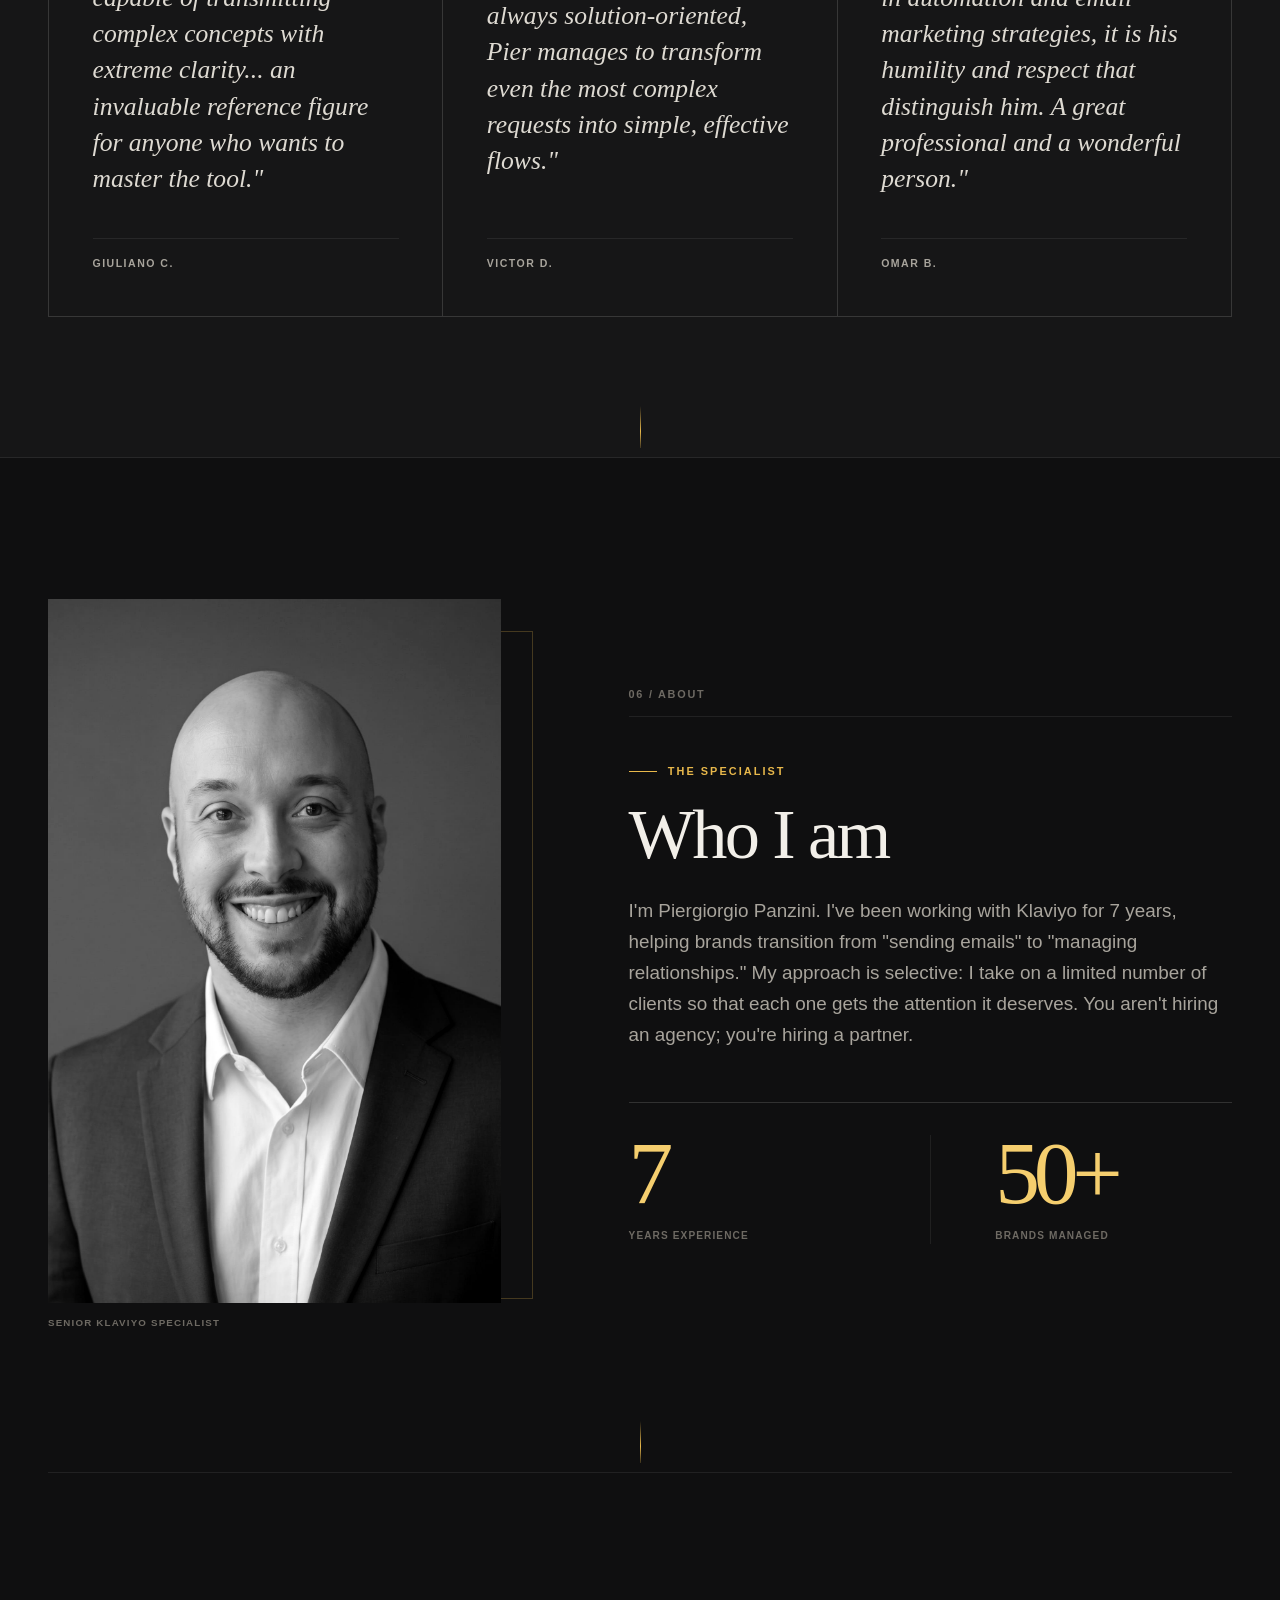
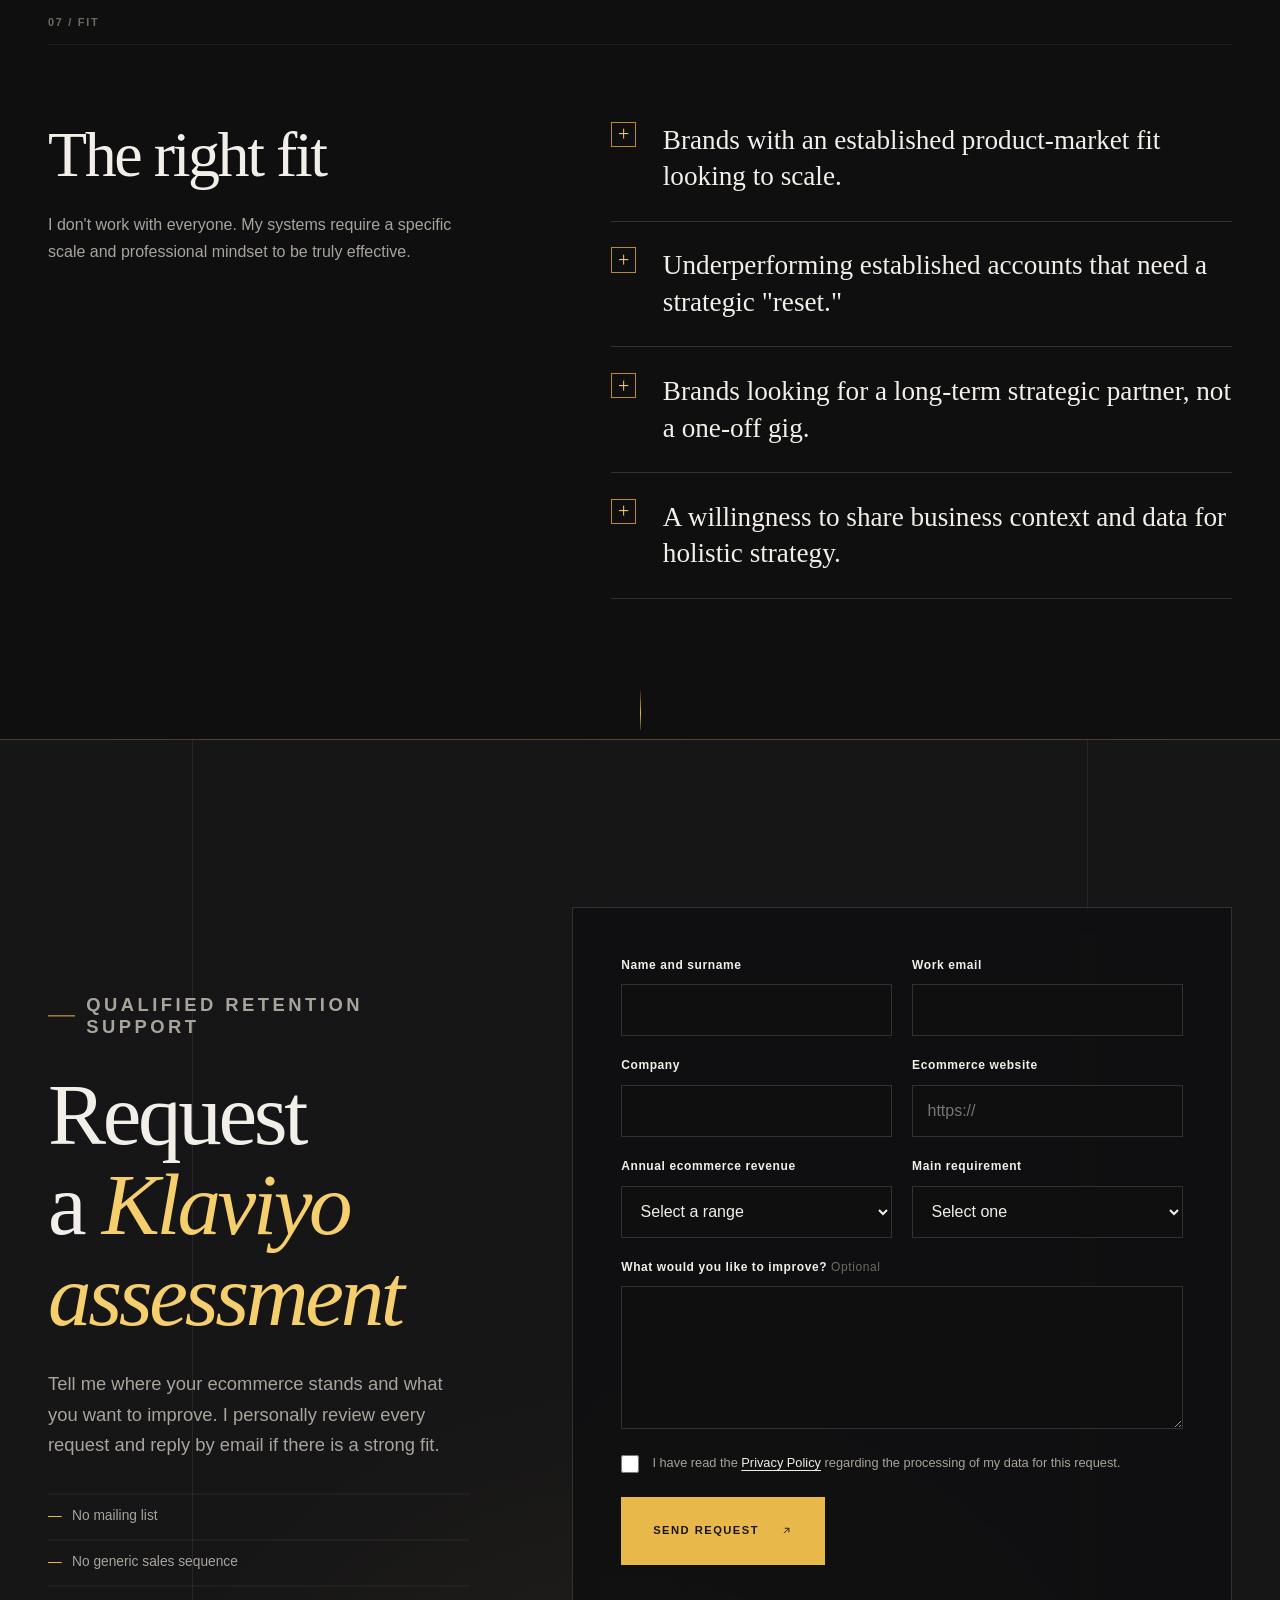
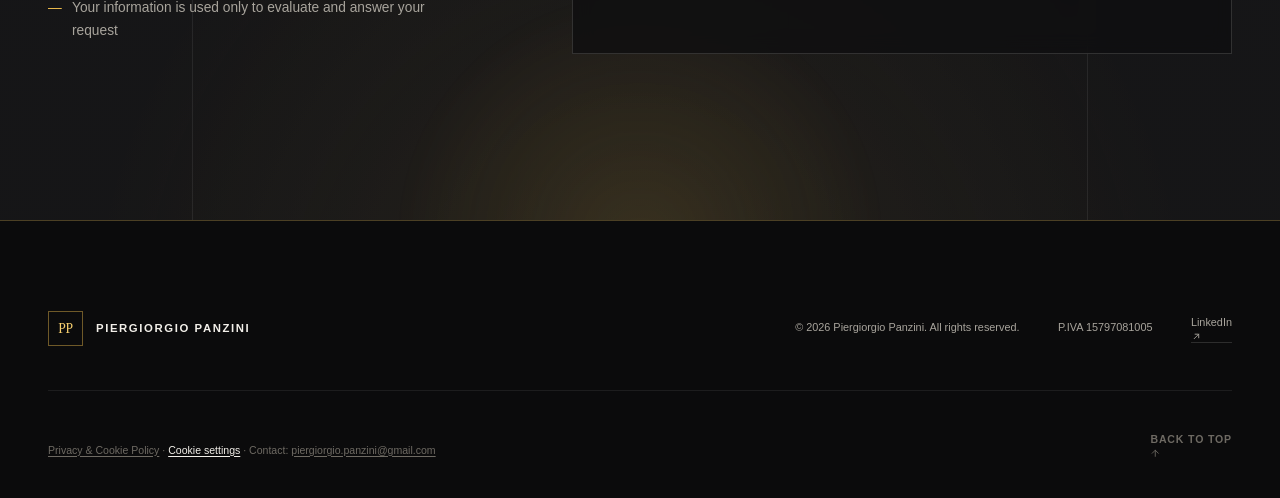
==== commit d280a847: "Apply editorial data observatory redesign" ====
--- a/index.html
+++ b/index.html
@@ -86,6 +86,26 @@
           <a class="text-link" href="#case-studies">See the results <span aria-hidden="true"><svg class="icon" viewBox="0 0 24 24"><path d="M12 5v14M5 12l7 7 7-7"/></svg></span></a>
         </div>
       </div>
+      <div class="hero-observatory" data-observatory aria-hidden="true">
+        <div class="observatory-orbit"></div>
+        <div class="data-card data-card-revenue" data-parallax="0.7">
+          <span class="data-label">Email revenue · month 3</span>
+          <strong>€91,833</strong>
+          <span class="data-trend">Campaigns + flows</span>
+          <svg class="sparkline" viewBox="0 0 180 54"><path class="chart-grid" d="M0 42H180M0 24H180"/><path class="chart-line" d="M2 45C24 44 29 36 45 37S69 42 84 30s22-8 34-17 22 4 34-2 18-8 26-8"/><circle cx="178" cy="3" r="3"/></svg>
+        </div>
+        <div class="data-card data-card-open" data-parallax="1.05">
+          <span class="data-label">Average open rate</span>
+          <strong>43.05%</strong>
+          <span class="data-trend"><b>↑</b> from 10%</span>
+        </div>
+        <div class="data-card data-card-flows" data-parallax="0.45">
+          <span class="data-label">Automated flows</span>
+          <strong>€58,301</strong>
+          <div class="flow-bars"><i></i><i></i><i></i><i></i><i></i><i></i></div>
+        </div>
+        <div class="observatory-stamp"><span>Retention system</span><b>Live</b></div>
+      </div>
       <div class="hero-index" aria-hidden="true"><span>Retention</span><span>Strategy</span><span>Systems</span></div>
     </section>
 
@@ -176,6 +196,20 @@
             <h2>The ecosystem <em>approach</em></h2>
             <p>A well-built retention program isn't just about emails - it's a strategic blueprint that connects acquisition, product intelligence, omnichannel relationships, and post-purchase stability into a single, high-performing system.</p>
           </header>
+        </div>
+        <div class="ecosystem-map reveal" data-ecosystem aria-hidden="true">
+          <svg viewBox="0 0 1000 190" preserveAspectRatio="none">
+            <path class="ecosystem-track" d="M70 96C180 18 260 174 380 96S570 18 690 96 826 166 930 96"/>
+            <path class="ecosystem-progress" d="M70 96C180 18 260 174 380 96S570 18 690 96 826 166 930 96"/>
+          </svg>
+          <ol>
+            <li><i></i><span>Acquisition</span></li>
+            <li><i></i><span>Segmentation</span></li>
+            <li><i></i><span>Flows</span></li>
+            <li><i></i><span>Campaigns</span></li>
+            <li><i></i><span>Repeat purchase</span></li>
+            <li><i></i><span>LTV</span></li>
+          </ol>
         </div>
         <div class="method-grid stagger-group">
           <article class="method-card"><span>01</span><h3>Paid media alignment</h3><p>Synchronizing Klaviyo segments with Meta and Google ads to lower CAC and suppress existing customers from top-of-funnel spend.</p></article>
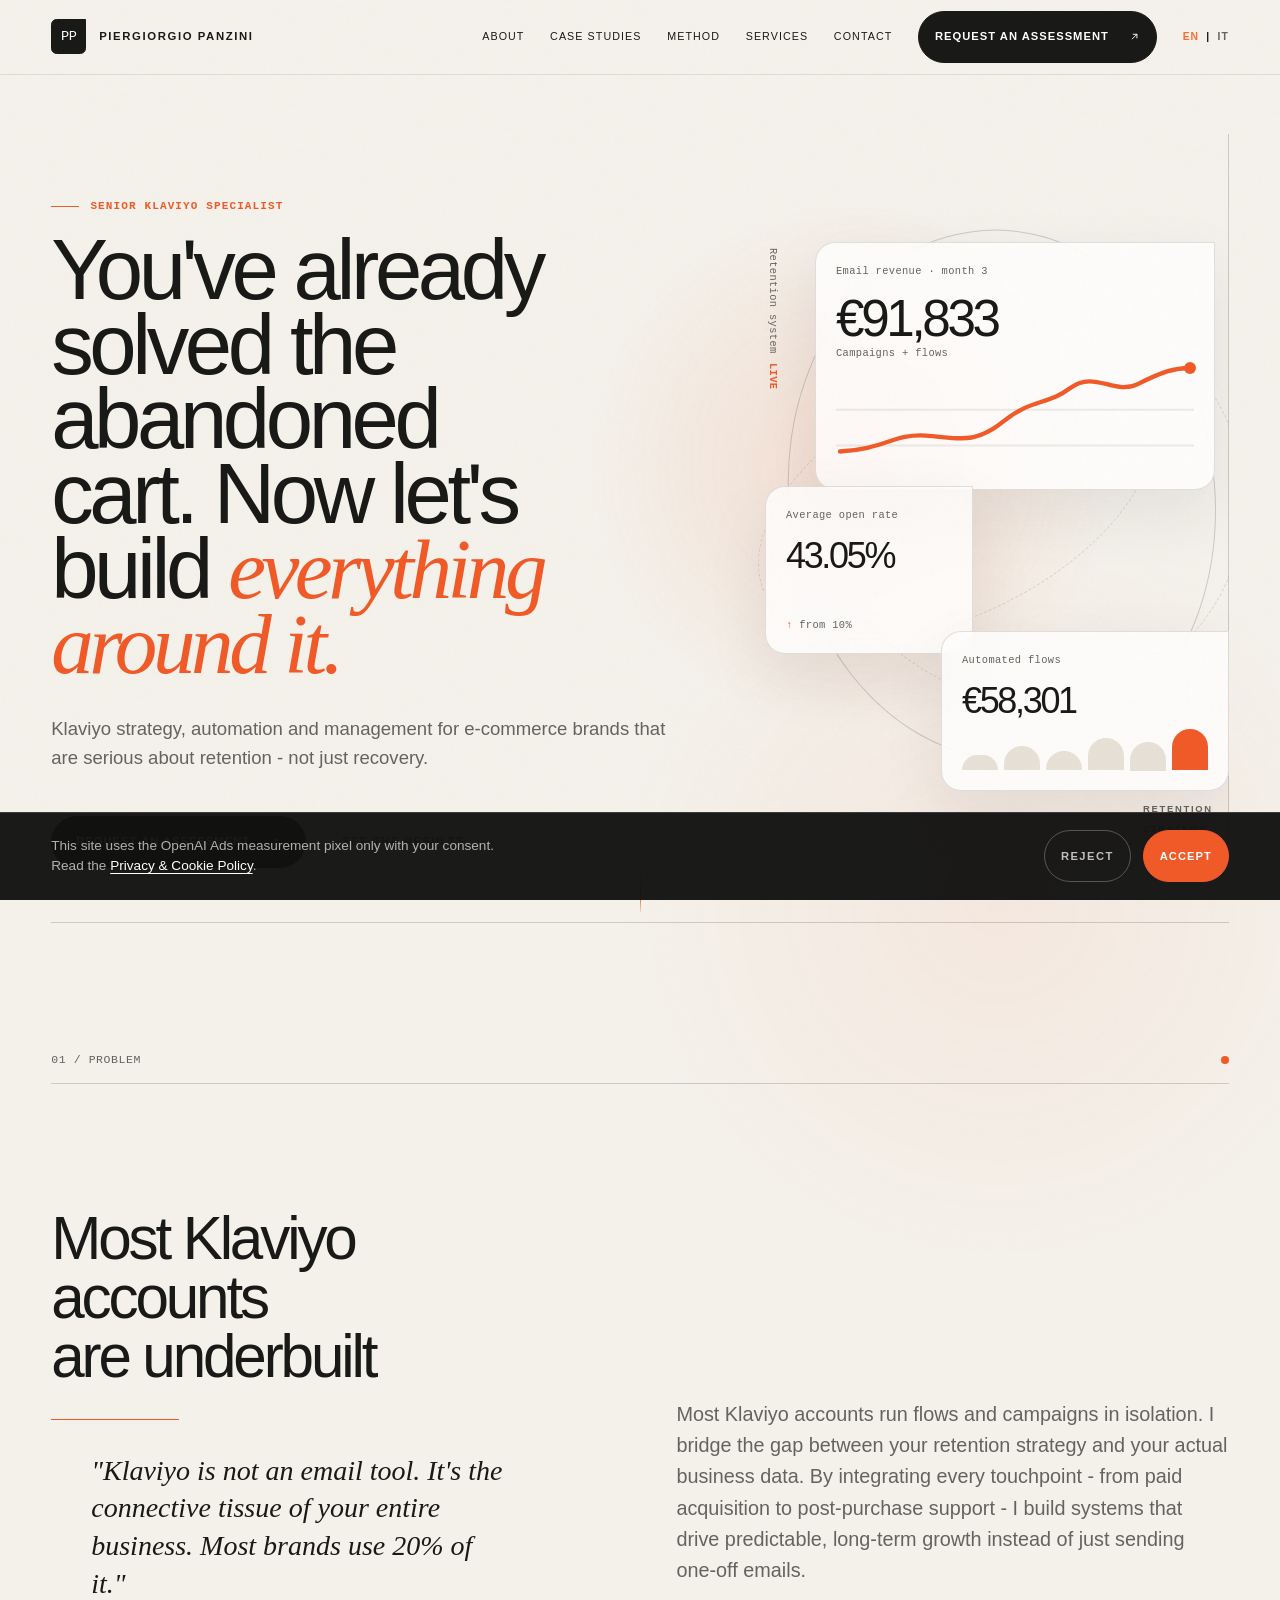
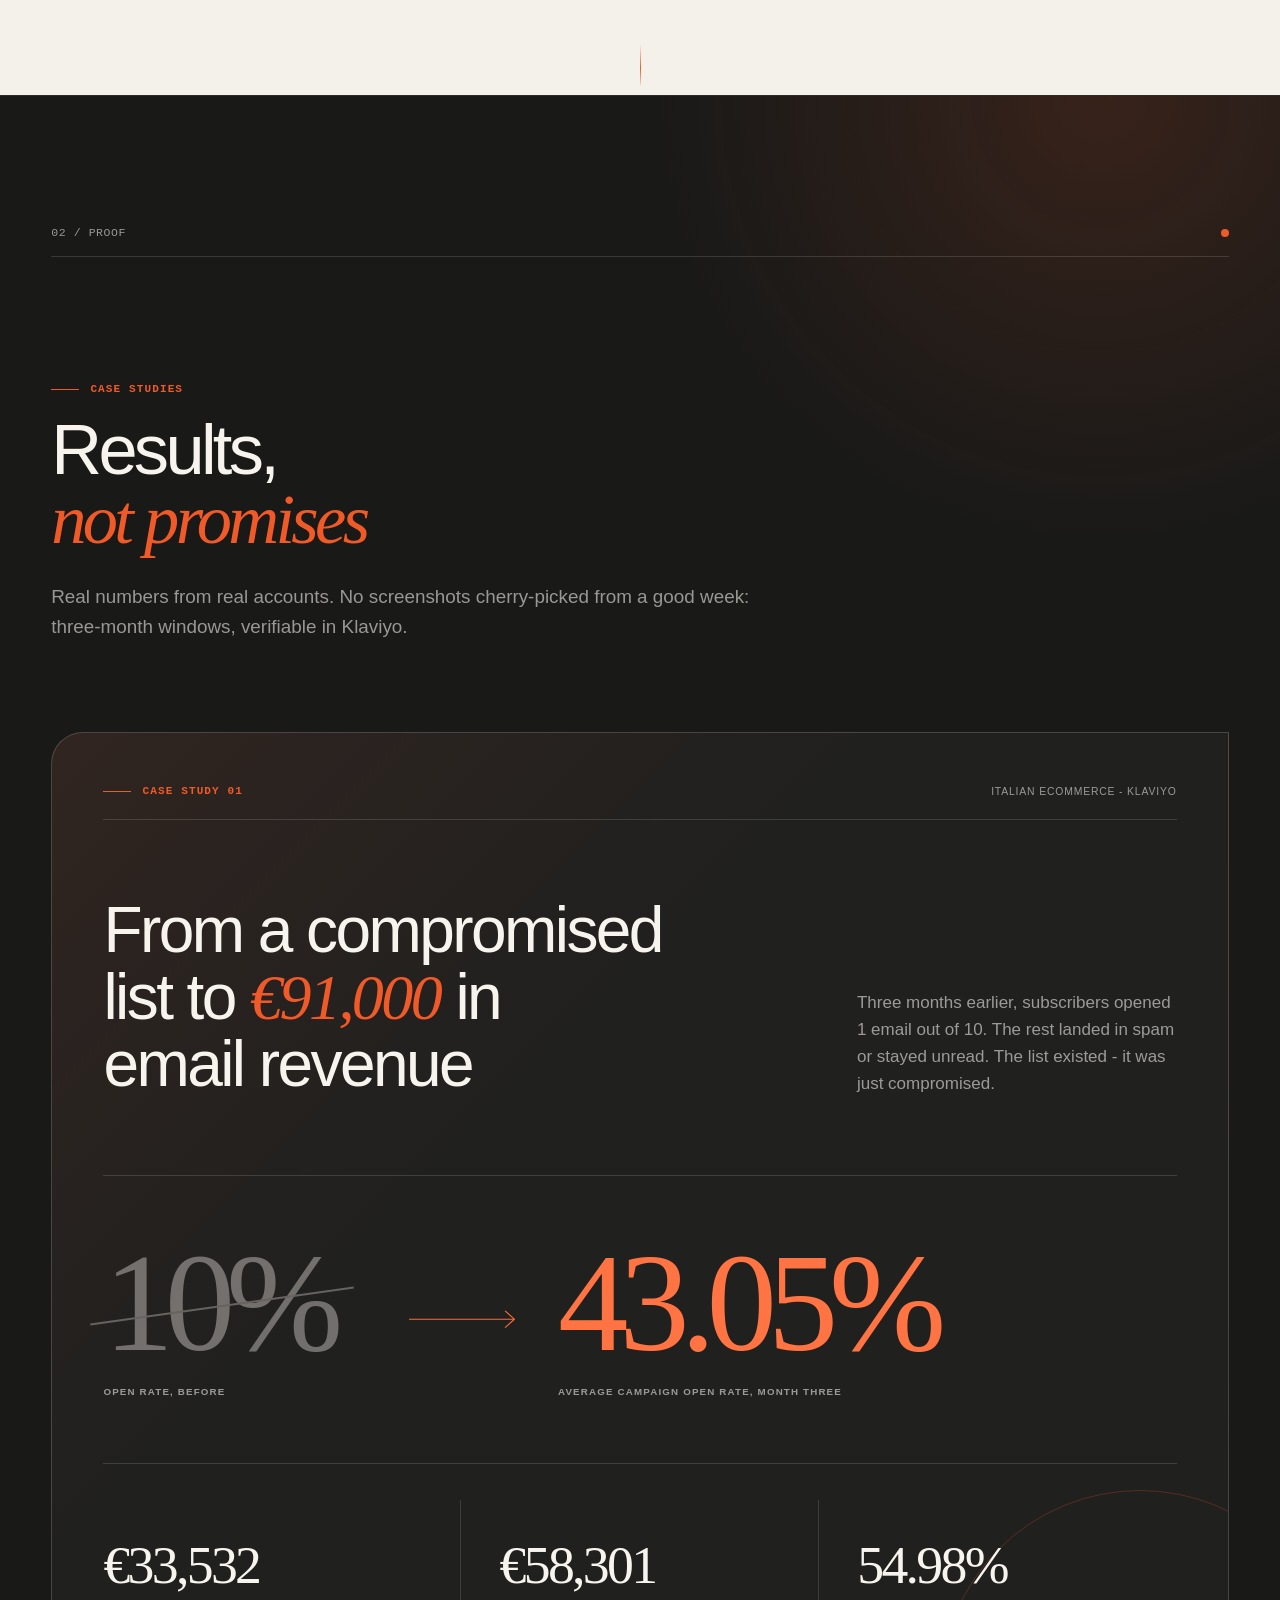
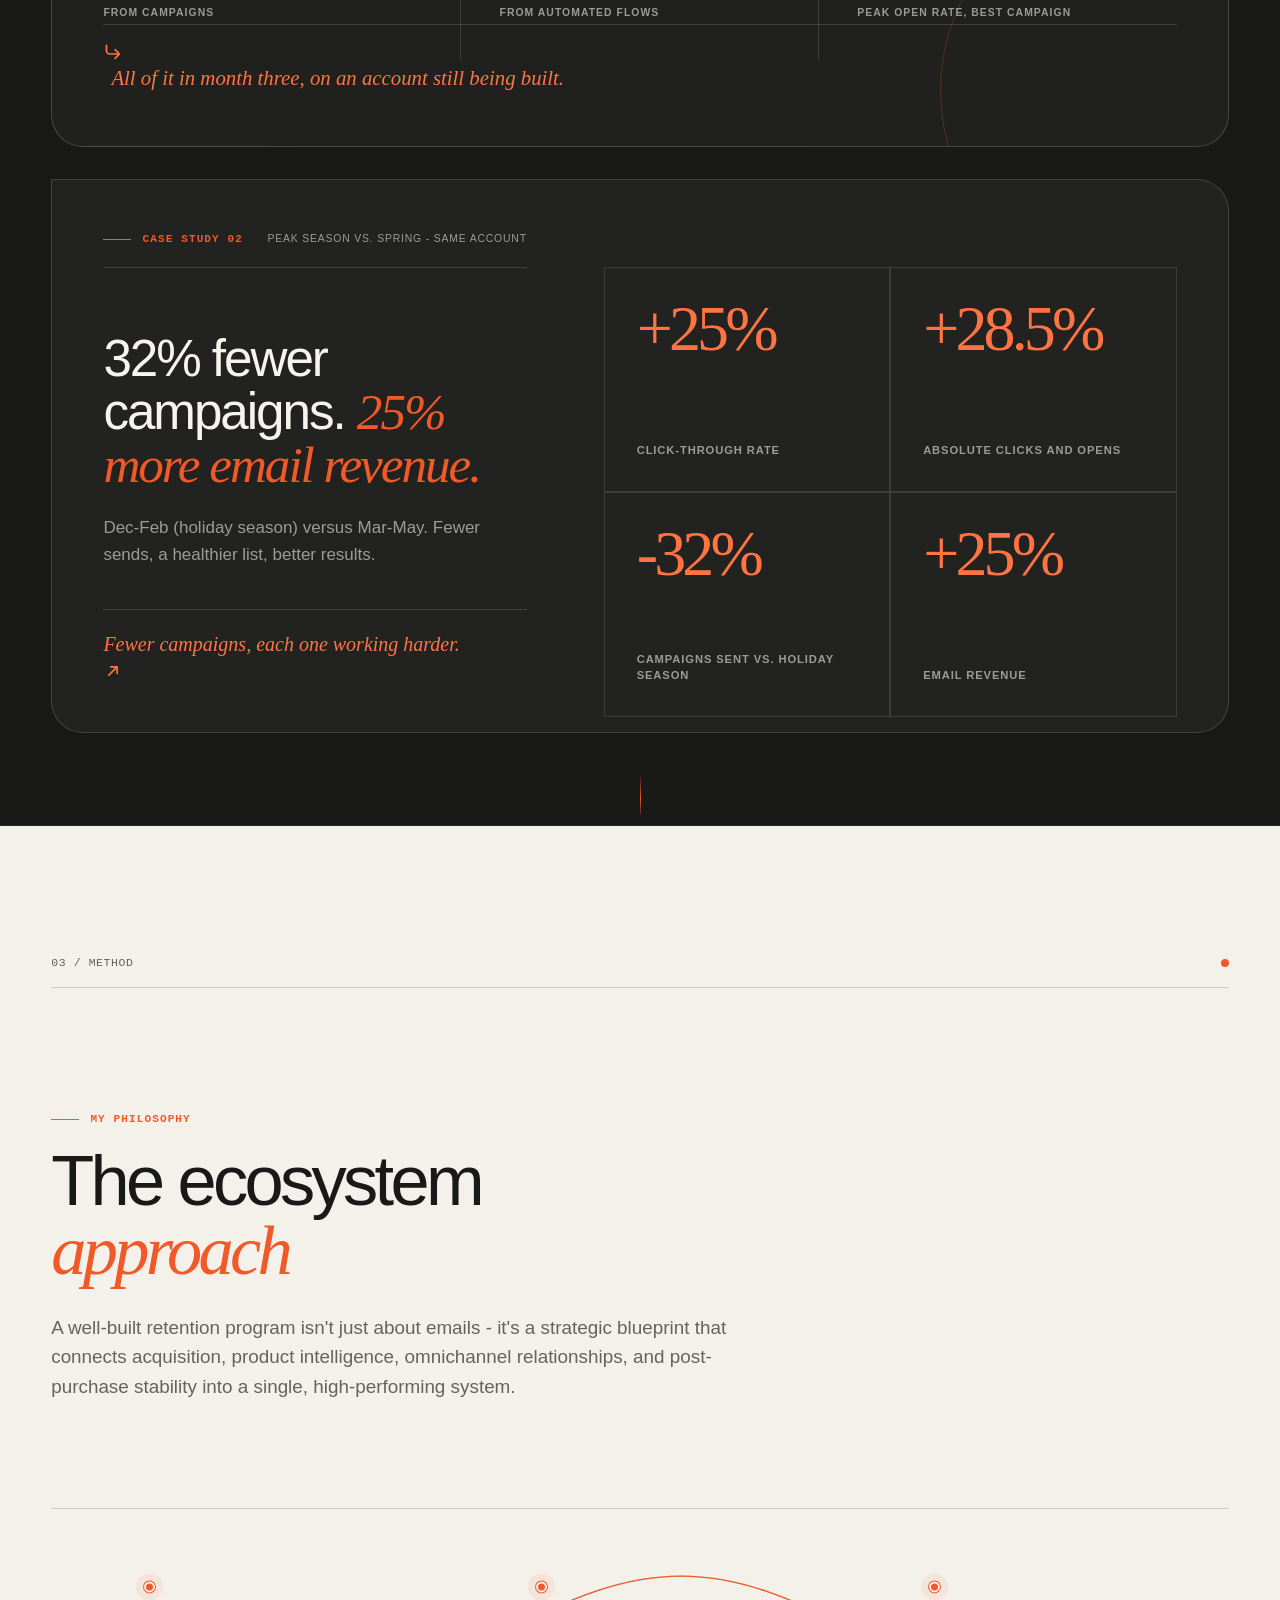
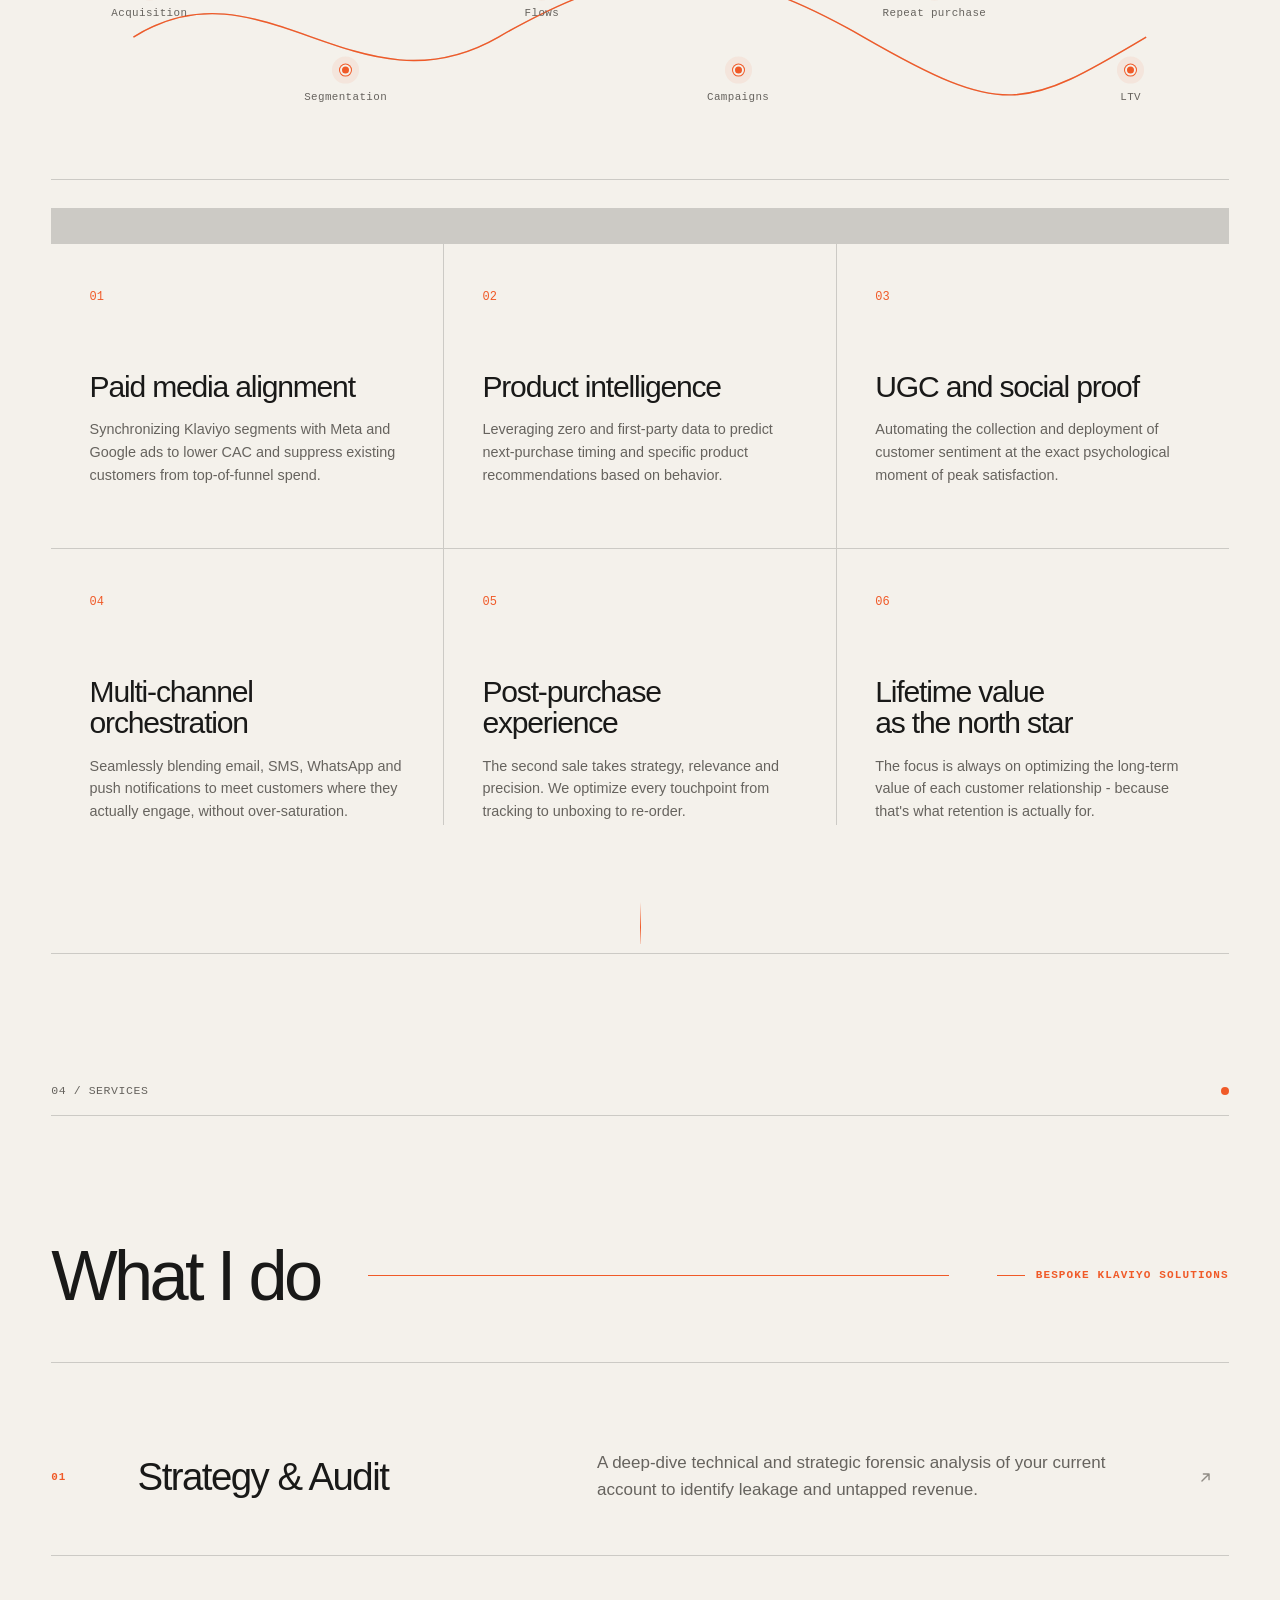
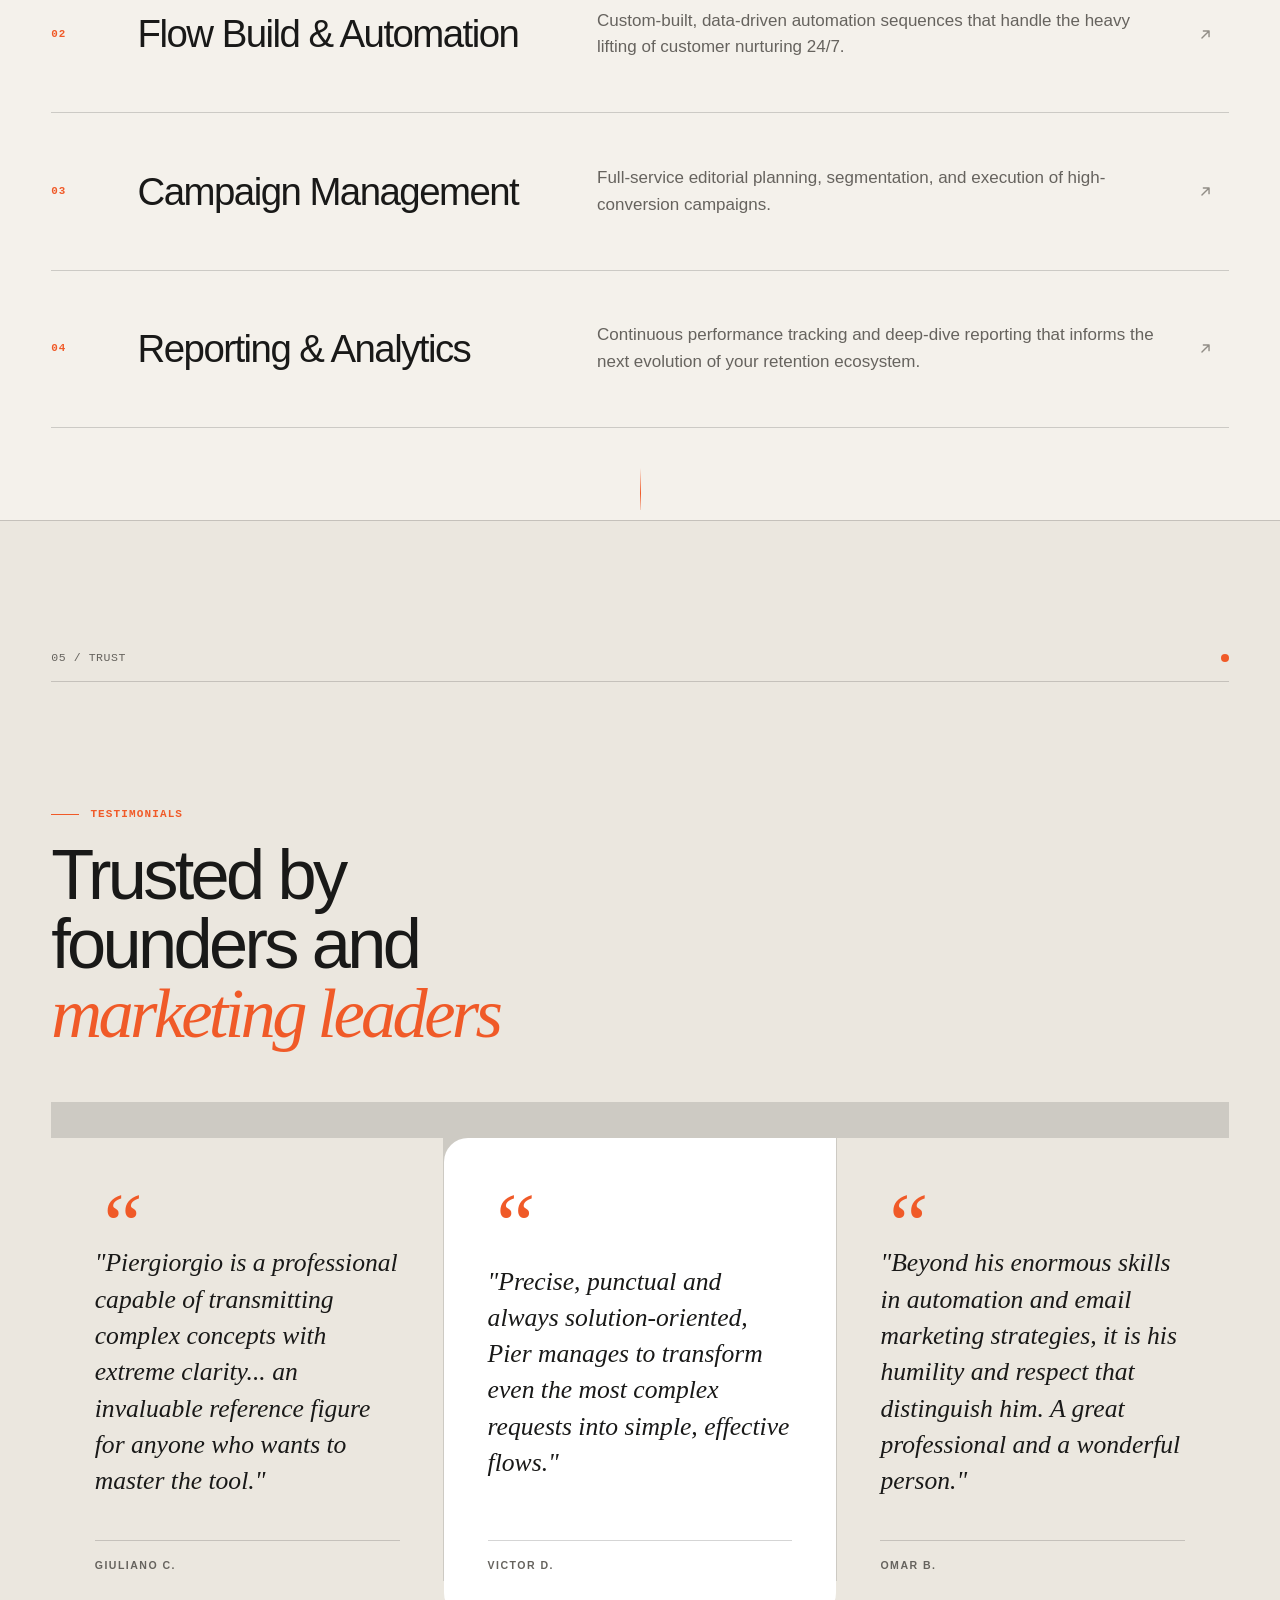
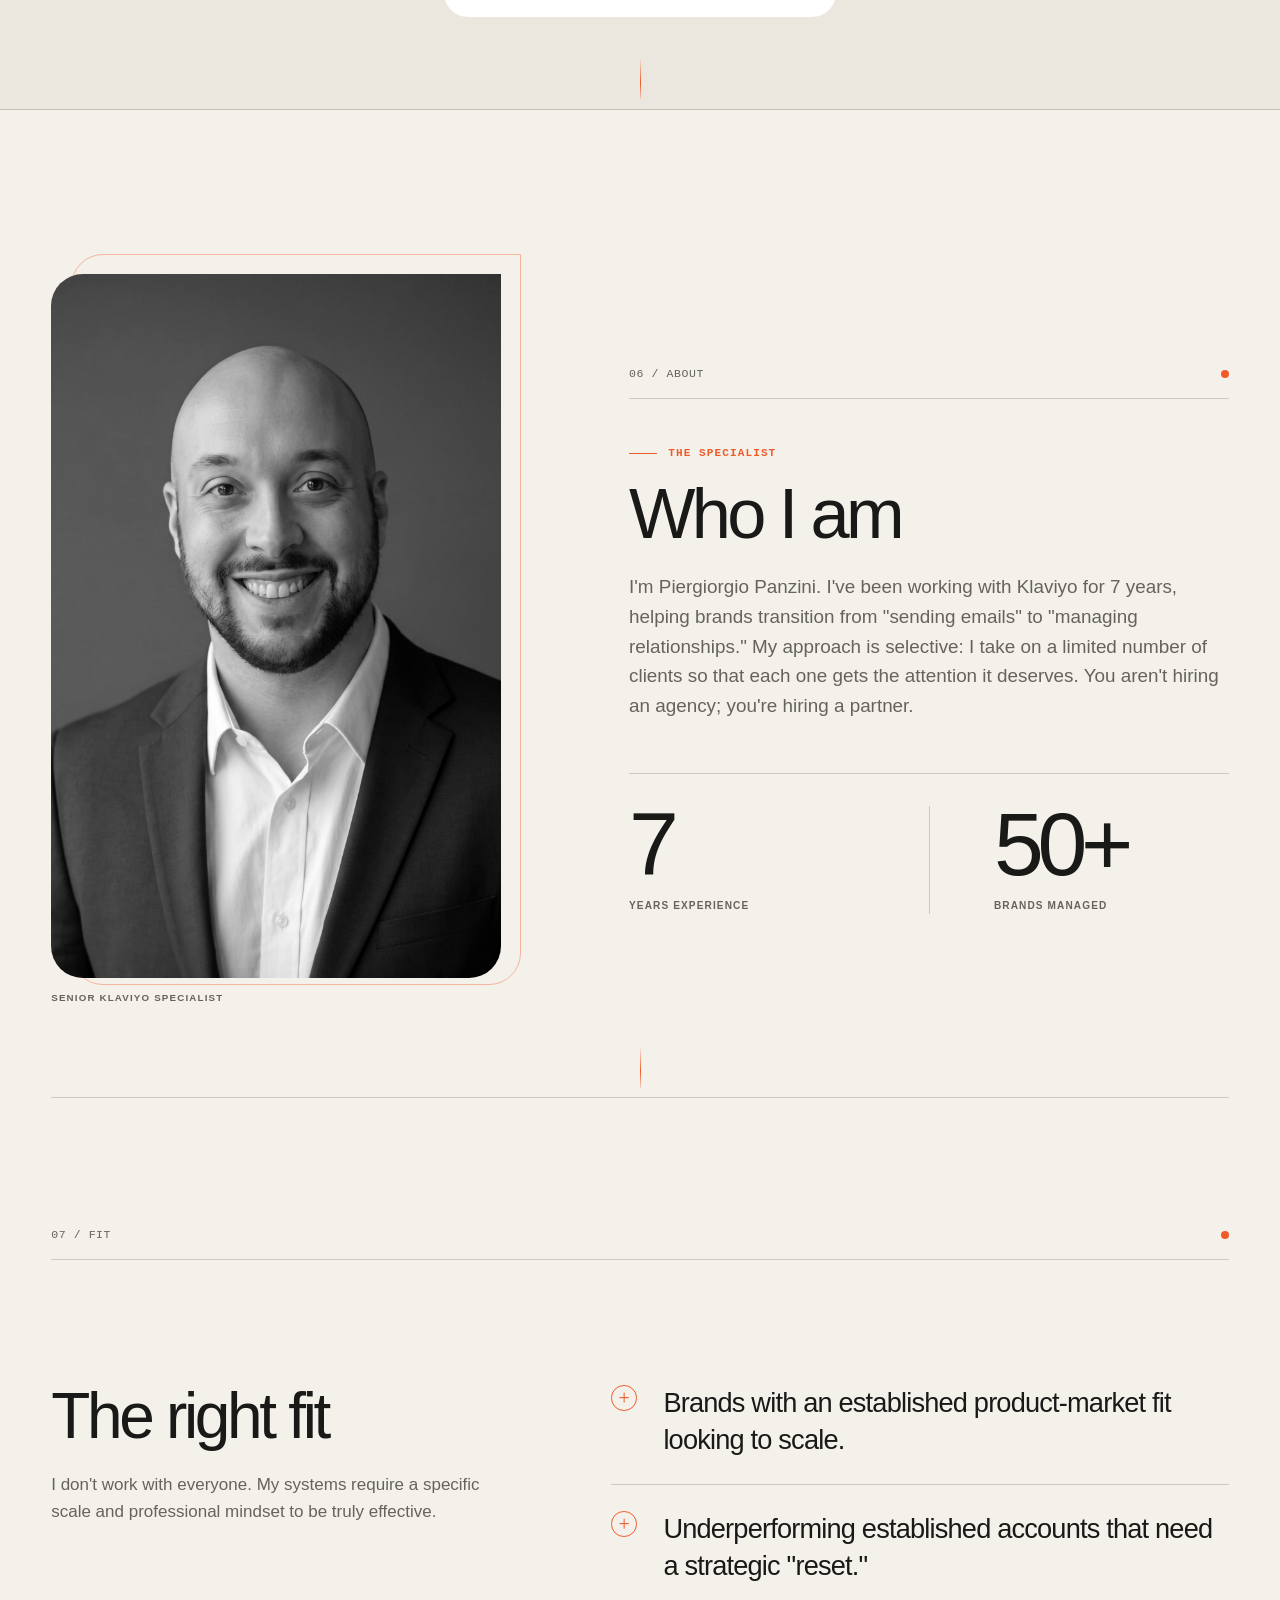
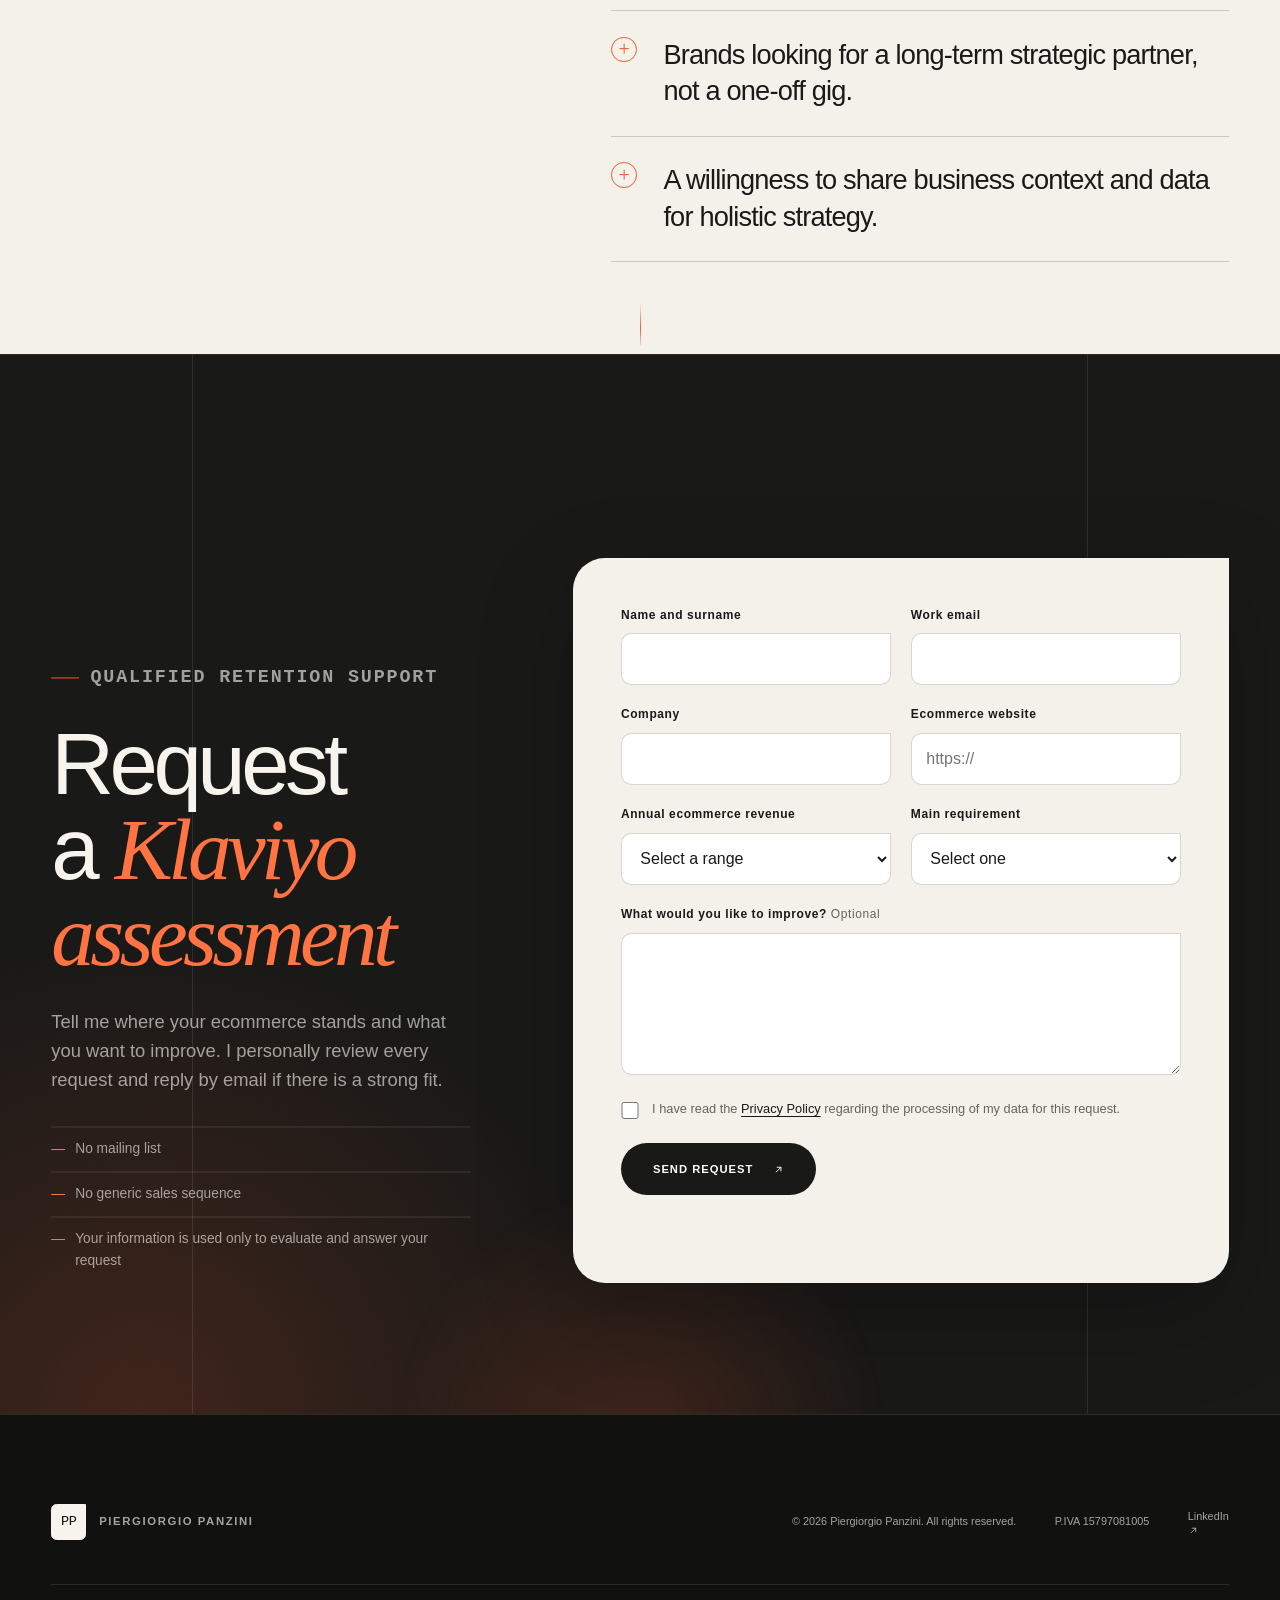
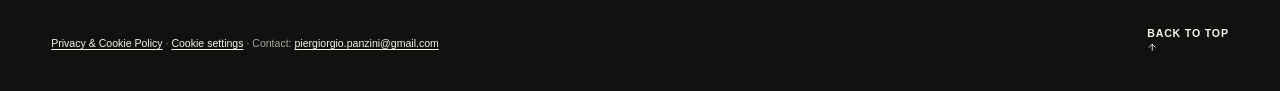
==== commit a2eb5916: "Match browser chrome to light redesign" ====
--- a/index.html
+++ b/index.html
@@ -11,7 +11,7 @@
   <meta name="viewport" content="width=device-width, initial-scale=1">
   <title>Piergiorgio Panzini | Senior Klaviyo Specialist</title>
   <meta name="description" content="Klaviyo strategy, automation and management for e-commerce brands that are serious about retention. Case studies: €91,000 email revenue in 3 months from a compromised list.">
-  <meta name="theme-color" content="#0F0F10">
+  <meta name="theme-color" content="#F4F1EB">
   <link rel="icon" type="image/svg+xml" href="/favicon.svg">
   <link rel="canonical" href="https://www.panzini.pro/">
   <link rel="alternate" hreflang="en" href="https://www.panzini.pro/">
--- a/assets/styles.css
+++ b/assets/styles.css
@@ -1710,3 +1710,1097 @@
 .legal-content ul { padding-left: 1.25rem; }
 @media (max-width: 900px) { .contact-layout { grid-template-columns: 1fr; } .contact-intro { position: static; } .contact .contact-intro h2 { max-width: 12ch; } }
 @media (max-width: 640px) { .form-grid { grid-template-columns: 1fr; } .form-field-wide { grid-column: auto; } .contact-form { padding: 1.25rem; } }
+
+/* --------------------------------------------------------------------------
+   2026 redesign — editorial data observatory
+   Ventriloc structure, Monopo-inspired patient motion.
+   -------------------------------------------------------------------------- */
+
+:root {
+  --bg: #f4f1eb;
+  --bg-raised: #ebe7df;
+  --bg-panel: #ffffff;
+  --ink: #191918;
+  --ink-muted: #66635e;
+  --ink-faint: #918d86;
+  --gold: #f05a28;
+  --gold-bright: #ff6b35;
+  --gold-deep: #a63c18;
+  --hairline: rgba(25, 25, 24, 0.1);
+  --hairline-strong: rgba(25, 25, 24, 0.18);
+  --serif: "Iowan Old Style", "Palatino Linotype", Palatino, Georgia, serif;
+  --sans: "Helvetica Neue", Helvetica, Arial, sans-serif;
+  --container: 1280px;
+  --gutter: clamp(1.25rem, 4vw, 3.25rem);
+  --section-space: clamp(6.5rem, 10vw, 10rem);
+  --ease: cubic-bezier(0.19, 1, 0.22, 1);
+  --paper: #f4f1eb;
+  --paper-deep: #e6e0d6;
+  --graphite: #191918;
+  --ember: #f05a28;
+}
+
+html {
+  background: var(--paper);
+}
+
+body {
+  background:
+    radial-gradient(circle at 78% 8%, rgba(240, 90, 40, 0.065), transparent 24rem),
+    var(--paper);
+  color: var(--graphite);
+  font-size: 1.0625rem;
+  line-height: 1.58;
+}
+
+body::before {
+  z-index: 80;
+  opacity: 0.018;
+  mix-blend-mode: multiply;
+}
+
+::selection {
+  background: var(--ember);
+  color: #fff;
+}
+
+h1,
+h2,
+h3 {
+  font-family: var(--sans);
+  font-weight: 450;
+  letter-spacing: -0.052em;
+}
+
+h2 {
+  max-width: 14ch;
+  font-size: clamp(2.8rem, 5.5vw, 5.4rem);
+  line-height: 0.98;
+}
+
+h3 {
+  letter-spacing: -0.04em;
+}
+
+em {
+  color: var(--ember);
+  font-family: var(--serif);
+  font-weight: 400;
+}
+
+:focus-visible {
+  outline-color: var(--ember);
+}
+
+.section-number {
+  display: flex;
+  align-items: center;
+  justify-content: space-between;
+  margin-bottom: clamp(3.5rem, 7vw, 6.5rem);
+  padding-bottom: 0.9rem;
+  border-color: var(--hairline-strong);
+  color: var(--ink-muted);
+  font-family: ui-monospace, "SFMono-Regular", Consolas, monospace;
+  font-size: 0.72rem;
+  font-weight: 500;
+  letter-spacing: 0.05em;
+}
+
+.section-number::after {
+  width: 0.5rem;
+  height: 0.5rem;
+  border-radius: 50%;
+  background: var(--ember);
+  content: "";
+}
+
+.kicker {
+  color: var(--ember);
+  font-family: ui-monospace, "SFMono-Regular", Consolas, monospace;
+  font-size: 0.69rem;
+  font-weight: 600;
+  letter-spacing: 0.1em;
+}
+
+.kicker::before,
+.gold-rule {
+  background: var(--ember);
+}
+
+.button {
+  min-height: 3.25rem;
+  gap: 1.25rem;
+  border: 1px solid var(--graphite);
+  border-radius: 999px;
+  background: var(--graphite);
+  color: #fff;
+  font-size: 0.7rem;
+  letter-spacing: 0.09em;
+  transition: color 0.8s var(--ease), background 0.8s var(--ease), transform 0.8s var(--ease), border-color 0.8s var(--ease);
+}
+
+.button:hover {
+  transform: translateY(-3px);
+  border-color: var(--ember);
+  background: var(--ember);
+  color: #fff;
+}
+
+.button-outline {
+  border-color: rgba(255,255,255,.26);
+  border-radius: 999px;
+  color: rgba(255,255,255,.72);
+}
+
+.button-outline:hover {
+  border-color: var(--ember);
+  color: #fff;
+}
+
+.site-header {
+  border-color: var(--hairline);
+  background: rgba(244, 241, 235, 0.78);
+  color: var(--graphite);
+}
+
+.site-header.scrolled {
+  background: rgba(244, 241, 235, 0.94);
+}
+
+.brand-mark {
+  border-color: var(--graphite);
+  border-radius: 0.35rem 0 0.35rem 0.35rem;
+  background: var(--graphite);
+  color: #fff;
+  font-family: ui-monospace, "SFMono-Regular", Consolas, monospace;
+}
+
+.brand-name,
+.nav-desktop > a:not(.button),
+.language-switcher {
+  color: var(--graphite);
+}
+
+.nav-desktop > a:not(.button)::after {
+  background: var(--ember);
+}
+
+.menu-toggle {
+  color: var(--graphite);
+}
+
+.mobile-menu {
+  border-color: var(--hairline-strong);
+  background: rgba(244, 241, 235, 0.98);
+  color: var(--graphite);
+}
+
+.hero {
+  grid-template-columns: minmax(0, 1.05fr) minmax(25rem, 0.75fr);
+  gap: clamp(2rem, 5vw, 5.5rem);
+  min-height: calc(100svh - 4.6rem);
+  padding-block: clamp(4.5rem, 7vw, 7rem);
+}
+
+.hero::before {
+  top: 7%;
+  right: 0;
+  bottom: 7%;
+  left: auto;
+  background: var(--hairline-strong);
+}
+
+.hero::after,
+main > .section::after {
+  background: linear-gradient(180deg, transparent, var(--ember) 60%, rgba(240,90,40,.2));
+}
+
+.hero-glow {
+  top: 14%;
+  right: 9%;
+  width: 34rem;
+  height: 34rem;
+  background: radial-gradient(circle, rgba(240,90,40,.13), rgba(240,90,40,0) 68%);
+}
+
+.hero-content {
+  max-width: 49rem;
+}
+
+.hero h1 {
+  max-width: 13ch;
+  margin-bottom: 2rem;
+  font-size: clamp(3.5rem, 6.65vw, 7rem);
+  line-height: 0.88;
+}
+
+.hero h1 em {
+  color: var(--ember);
+}
+
+.hero-intro {
+  max-width: 39rem;
+  color: var(--ink-muted);
+  font-size: clamp(1.02rem, 1.45vw, 1.22rem);
+}
+
+.text-link {
+  border-color: var(--hairline-strong);
+  color: var(--ink-muted);
+}
+
+.text-link:hover {
+  border-color: var(--ember);
+  color: var(--ember);
+}
+
+.hero-index {
+  right: 1rem;
+  bottom: 4rem;
+  color: var(--ink-muted);
+}
+
+.hero-observatory {
+  position: relative;
+  z-index: 2;
+  min-height: 39rem;
+  perspective: 1200px;
+}
+
+.observatory-orbit {
+  position: absolute;
+  inset: 7% 3% 8% 5%;
+  border: 1px solid var(--hairline-strong);
+  border-radius: 52% 48% 51% 49%;
+  transform: rotate(-9deg);
+}
+
+.observatory-orbit::before,
+.observatory-orbit::after {
+  position: absolute;
+  border: 1px dashed rgba(25,25,24,.12);
+  border-radius: 50%;
+  content: "";
+}
+
+.observatory-orbit::before {
+  inset: 13% -7% 10% 8%;
+  transform: rotate(21deg);
+}
+
+.observatory-orbit::after {
+  inset: 27% 10% 29% -11%;
+  transform: rotate(-18deg);
+}
+
+.data-card {
+  position: absolute;
+  display: flex;
+  flex-direction: column;
+  padding: 1.25rem;
+  border: 1px solid rgba(25,25,24,.13);
+  border-radius: 1.25rem 0 1.25rem 1.25rem;
+  background: rgba(255,255,255,.78);
+  box-shadow: 0 1.5rem 4rem rgba(38,31,22,.08);
+  backdrop-filter: blur(16px);
+  will-change: transform;
+  transition: transform 1.25s var(--ease), box-shadow 1.25s var(--ease), border-color 1.25s var(--ease);
+}
+
+.data-card:hover {
+  border-color: rgba(240,90,40,.45);
+  box-shadow: 0 2rem 5rem rgba(38,31,22,.13);
+}
+
+.data-card-revenue {
+  top: 9%;
+  right: 3%;
+  width: min(88%, 25rem);
+  min-height: 15.5rem;
+}
+
+.data-card-open {
+  top: 48%;
+  left: 0;
+  width: 13rem;
+  min-height: 10.5rem;
+  animation: card-float 8s ease-in-out infinite;
+}
+
+.data-card-flows {
+  right: 0;
+  bottom: 3%;
+  width: 18rem;
+  min-height: 10rem;
+  animation: card-float 10s 1.2s ease-in-out infinite reverse;
+}
+
+.data-label,
+.data-trend,
+.observatory-stamp {
+  font-family: ui-monospace, "SFMono-Regular", Consolas, monospace;
+  font-size: 0.65rem;
+  letter-spacing: 0.035em;
+}
+
+.data-label {
+  color: var(--ink-muted);
+}
+
+.data-card strong {
+  margin-top: 1rem;
+  color: var(--graphite);
+  font-family: var(--sans);
+  font-size: clamp(2.25rem, 4vw, 4rem);
+  font-weight: 450;
+  letter-spacing: -0.065em;
+  line-height: 0.95;
+}
+
+.data-card-open strong,
+.data-card-flows strong {
+  font-size: 2.25rem;
+}
+
+.data-trend {
+  margin-top: auto;
+  color: var(--ink-muted);
+}
+
+.data-trend b {
+  color: var(--ember);
+}
+
+.sparkline {
+  width: 100%;
+  margin-top: auto;
+  overflow: visible;
+  fill: var(--ember);
+}
+
+.chart-grid {
+  fill: none;
+  stroke: rgba(25,25,24,.08);
+  stroke-width: 1;
+}
+
+.chart-line {
+  fill: none;
+  stroke: var(--ember);
+  stroke-width: 2.2;
+  stroke-linecap: round;
+  stroke-linejoin: round;
+  stroke-dasharray: 250;
+  stroke-dashoffset: 250;
+  animation: chart-draw 2.2s .6s var(--ease) forwards;
+}
+
+.flow-bars {
+  display: flex;
+  height: 2.7rem;
+  align-items: end;
+  gap: 0.35rem;
+  margin-top: auto;
+}
+
+.flow-bars i {
+  width: 100%;
+  height: var(--bar-height, 45%);
+  border-radius: 999px 999px 0 0;
+  background: var(--paper-deep);
+  transform-origin: bottom;
+  animation: bar-rise 1.5s var(--ease) both;
+}
+
+.flow-bars i:nth-child(1) { --bar-height: 34%; animation-delay: .2s; }
+.flow-bars i:nth-child(2) { --bar-height: 56%; animation-delay: .3s; }
+.flow-bars i:nth-child(3) { --bar-height: 43%; animation-delay: .4s; }
+.flow-bars i:nth-child(4) { --bar-height: 74%; animation-delay: .5s; }
+.flow-bars i:nth-child(5) { --bar-height: 66%; animation-delay: .6s; }
+.flow-bars i:nth-child(6) { --bar-height: 94%; animation-delay: .7s; background: var(--ember); }
+
+.observatory-stamp {
+  position: absolute;
+  top: 10%;
+  left: 0;
+  display: flex;
+  align-items: center;
+  gap: 0.55rem;
+  color: var(--ink-muted);
+  writing-mode: vertical-rl;
+}
+
+.observatory-stamp b {
+  color: var(--ember);
+  font-weight: 600;
+  text-transform: uppercase;
+}
+
+@keyframes chart-draw { to { stroke-dashoffset: 0; } }
+@keyframes bar-rise { from { transform: scaleY(0); } }
+@keyframes card-float { 0%,100% { translate: 0 0; } 50% { translate: 0 -0.7rem; } }
+
+.problem {
+  border-color: var(--hairline-strong);
+}
+
+.problem blockquote {
+  color: var(--graphite);
+}
+
+.problem-copy {
+  color: var(--ink-muted);
+}
+
+.case-studies {
+  border-color: #2b2a28;
+  background:
+    radial-gradient(circle at 86% 0%, rgba(240,90,40,.14), transparent 28rem),
+    #191918;
+  color: #f7f3ed;
+}
+
+.case-studies .section-number,
+.case-studies .section-heading > p:last-child,
+.case-studies .case-intro > p,
+.case-studies .case-secondary-copy > p:not(.takeaway),
+.case-studies .stat-label,
+.case-studies .metric-label,
+.case-studies .tag,
+.case-studies .mini-stat p {
+  color: rgba(247,243,237,.58);
+}
+
+.case-studies .section-number,
+.case-studies .case-topline,
+.case-studies .before-after,
+.case-studies .stat,
+.case-studies .case-closing,
+.case-studies .takeaway {
+  border-color: rgba(247,243,237,.14);
+}
+
+.case-featured {
+  overflow: hidden;
+  border: 1px solid rgba(247,243,237,.18);
+  border-radius: 2rem 0 2rem 2rem;
+  background:
+    linear-gradient(135deg, rgba(240,90,40,.08), transparent 38%),
+    #20201f;
+}
+
+.case-featured::before,
+.case-featured::after {
+  display: none;
+}
+
+.case-featured::before {
+  display: block;
+  top: auto;
+  right: -7rem;
+  bottom: -9rem;
+  left: auto;
+  width: 25rem;
+  height: 25rem;
+  border: 1px solid rgba(240,90,40,.25);
+  border-radius: 50%;
+}
+
+.case-intro h3,
+.case-secondary h3,
+.stat-value {
+  color: #f7f3ed;
+}
+
+.metric-gold,
+.mini-stat span,
+.case-closing,
+.takeaway {
+  color: #ff7442;
+}
+
+.struck {
+  color: rgba(247,243,237,.38);
+}
+
+.result-arrow {
+  stroke: var(--gold-bright);
+}
+
+.case-secondary {
+  border-color: rgba(247,243,237,.15);
+  border-radius: 0 2rem 2rem 2rem;
+  background: #222220;
+  transition-duration: 1s;
+}
+
+.case-secondary:hover {
+  border-color: rgba(240,90,40,.65);
+}
+
+.mini-stat {
+  border-color: rgba(247,243,237,.12);
+}
+
+.mini-stat:hover {
+  border-color: rgba(240,90,40,.6);
+  background: rgba(240,90,40,.06);
+}
+
+.method {
+  background: var(--paper);
+}
+
+.method-intro {
+  display: grid;
+  grid-template-columns: minmax(0, 1fr) minmax(18rem, .65fr);
+}
+
+.ecosystem-map {
+  position: relative;
+  min-height: 17rem;
+  margin: 1rem 0 4rem;
+  border-block: 1px solid var(--hairline-strong);
+}
+
+.ecosystem-map svg {
+  position: absolute;
+  inset: 1.75rem 0 2.75rem;
+  width: 100%;
+  height: calc(100% - 4.5rem);
+  overflow: visible;
+}
+
+.ecosystem-track,
+.ecosystem-progress {
+  fill: none;
+  stroke-width: 1.4;
+  vector-effect: non-scaling-stroke;
+}
+
+.ecosystem-track {
+  stroke: rgba(25,25,24,.13);
+}
+
+.ecosystem-progress {
+  stroke: var(--ember);
+  stroke-dasharray: 1200;
+  stroke-dashoffset: 1200;
+  transition: stroke-dashoffset 2.2s .2s var(--ease);
+}
+
+.ecosystem-map.is-visible .ecosystem-progress {
+  stroke-dashoffset: 0;
+}
+
+.ecosystem-map ol {
+  position: absolute;
+  inset: 0;
+  display: grid;
+  grid-template-columns: repeat(6, 1fr);
+  align-items: center;
+  margin: 0;
+  padding: 0;
+  list-style: none;
+}
+
+.ecosystem-map li {
+  display: flex;
+  min-width: 0;
+  flex-direction: column;
+  align-items: center;
+  gap: .85rem;
+  color: var(--ink-muted);
+  font-family: ui-monospace, "SFMono-Regular", Consolas, monospace;
+  font-size: clamp(.58rem, .85vw, .72rem);
+  letter-spacing: .035em;
+  text-align: center;
+}
+
+.ecosystem-map li:nth-child(even) { transform: translateY(2.6rem); }
+.ecosystem-map li:nth-child(odd) { transform: translateY(-2.6rem); }
+
+.ecosystem-map i {
+  width: .7rem;
+  height: .7rem;
+  border: 2px solid var(--paper);
+  border-radius: 50%;
+  background: var(--ember);
+  box-shadow: 0 0 0 1px var(--ember), 0 0 0 .5rem rgba(240,90,40,.08);
+}
+
+.method-grid {
+  margin-top: 0;
+  border: 0;
+  gap: 1px;
+  background: var(--hairline-strong);
+}
+
+.method-card {
+  min-height: 19rem;
+  border: 0;
+  background: var(--paper);
+  transition-duration: 1s;
+}
+
+.method-card:hover {
+  border-color: transparent;
+  background: #fff;
+}
+
+.method-card > span {
+  color: var(--ember);
+  font-family: ui-monospace, "SFMono-Regular", Consolas, monospace;
+  font-size: .75rem;
+}
+
+.method-card h3 {
+  font-size: clamp(1.5rem, 2.35vw, 2.1rem);
+}
+
+.method-card p,
+.service-row p,
+.about-copy > p:not(.kicker),
+.fit-grid header p {
+  color: var(--ink-muted);
+}
+
+.services {
+  border-top: 1px solid var(--hairline-strong);
+}
+
+.service-list,
+.service-row {
+  border-color: var(--hairline-strong);
+}
+
+.service-row {
+  transition-duration: .9s;
+}
+
+.service-row:hover {
+  border-radius: .8rem 0 .8rem .8rem;
+  background: #fff;
+}
+
+.service-row > span {
+  color: var(--ember);
+  font-family: ui-monospace, "SFMono-Regular", Consolas, monospace;
+}
+
+.service-row:hover h3,
+.service-row:hover i {
+  color: var(--ember);
+}
+
+.testimonials {
+  border-color: var(--hairline-strong);
+  background: var(--bg-raised);
+}
+
+.testimonial-grid {
+  border: 0;
+  gap: 1px;
+  background: rgba(25,25,24,.14);
+}
+
+.testimonial-grid figure {
+  min-height: 26rem;
+  border: 0;
+  background: var(--bg-raised);
+}
+
+.testimonial-grid figure:nth-child(2) {
+  border-radius: 1.5rem 0 1.5rem 1.5rem;
+  background: #fff;
+}
+
+.quote-mark {
+  color: var(--ember);
+}
+
+.testimonial-grid blockquote {
+  color: var(--graphite);
+}
+
+.testimonial-grid figcaption {
+  border-color: var(--hairline-strong);
+  color: var(--ink-muted);
+}
+
+.about {
+  background: var(--paper);
+}
+
+.portrait::after {
+  top: -1.25rem;
+  right: -1.25rem;
+  bottom: 1.25rem;
+  left: 1.25rem;
+  border-color: rgba(240,90,40,.4);
+  border-radius: 2rem 0 2rem 2rem;
+}
+
+.portrait img {
+  border-radius: 2rem 0 2rem 2rem;
+  filter: grayscale(1) contrast(1.02);
+}
+
+.portrait figcaption,
+.about-stats small {
+  color: var(--ink-muted);
+}
+
+.about-stats,
+.about-stats div + div {
+  border-color: var(--hairline-strong);
+}
+
+.about-stats span {
+  color: var(--graphite);
+  font-family: var(--sans);
+  font-weight: 450;
+}
+
+.fit {
+  border-color: var(--hairline-strong);
+}
+
+.fit-list li {
+  border-color: var(--hairline-strong);
+}
+
+.fit-list span {
+  border-color: var(--ember);
+  border-radius: 50%;
+  color: var(--ember);
+}
+
+.fit-list li:hover span {
+  background: var(--ember);
+  color: #fff;
+}
+
+.fit-list p {
+  font-family: var(--sans);
+  font-weight: 450;
+  letter-spacing: -.03em;
+}
+
+.contact {
+  border-color: #2d2b29;
+  background:
+    radial-gradient(circle at 11% 100%, rgba(240,90,40,.18), transparent 30rem),
+    #191918;
+  color: #f7f3ed;
+}
+
+.contact::before,
+.contact::after {
+  background: rgba(247,243,237,.1);
+}
+
+.contact-glow {
+  background: radial-gradient(circle, rgba(240,90,40,.18), rgba(240,90,40,0) 68%);
+}
+
+.contact .contact-intro > p,
+.contact-promises li,
+.privacy-check,
+.form-status {
+  color: rgba(247,243,237,.62);
+}
+
+.contact-promises li {
+  border-color: rgba(247,243,237,.14);
+}
+
+.contact-promises li::before,
+.contact .kicker,
+.contact h2 em {
+  color: #ff7442;
+}
+
+.contact-form {
+  border: 0;
+  border-radius: 2rem 0 2rem 2rem;
+  background: #f4f1eb;
+  color: var(--graphite);
+  box-shadow: 0 2rem 6rem rgba(0,0,0,.22);
+  backdrop-filter: none;
+}
+
+.form-field label,
+.privacy-check a {
+  color: var(--graphite);
+}
+
+.form-field label span {
+  color: var(--ink-muted);
+}
+
+.form-field input,
+.form-field select,
+.form-field textarea {
+  border-color: rgba(25,25,24,.18);
+  border-radius: .65rem 0 .65rem .65rem;
+  background: #fff;
+  color: var(--graphite);
+}
+
+.form-field select {
+  color-scheme: light;
+}
+
+.form-field input:focus,
+.form-field select:focus,
+.form-field textarea:focus {
+  border-color: var(--ember);
+  box-shadow: 0 0 0 3px rgba(240,90,40,.12);
+}
+
+.privacy-check {
+  color: var(--ink-muted);
+}
+
+.privacy-check input {
+  accent-color: var(--ember);
+}
+
+.contact-form .button {
+  border: 0;
+}
+
+.form-status.is-success { color: #2e7b45; }
+.form-status.is-error { color: #b02922; }
+
+.footer {
+  background: #111110;
+  color: #f7f3ed;
+}
+
+.footer .brand-mark {
+  border-color: #f7f3ed;
+  background: #f7f3ed;
+  color: #111110;
+}
+
+.footer .brand-name,
+.footer-meta,
+.footer-privacy {
+  color: rgba(247,243,237,.65);
+}
+
+.footer-top,
+.footer-privacy {
+  border-color: rgba(247,243,237,.12);
+}
+
+.footer-link-button,
+.footer-privacy a {
+  color: #f7f3ed;
+}
+
+.consent-banner {
+  border-color: rgba(247,243,237,.16);
+  background: rgba(17,17,16,.96);
+  color: #f7f3ed;
+}
+
+.consent-banner-inner p {
+  color: rgba(247,243,237,.7);
+}
+
+.consent-banner-inner a {
+  color: #fff;
+}
+
+.consent-banner .button {
+  border-color: var(--ember);
+  background: var(--ember);
+}
+
+.legal-page {
+  background: var(--paper);
+}
+
+.legal-header,
+.legal-nav a,
+.legal-nav button {
+  border-color: var(--hairline-strong);
+}
+
+.legal-header p,
+.legal-content p,
+.legal-content li,
+.legal-nav a,
+.legal-nav button {
+  color: var(--ink-muted);
+}
+
+.legal-content a {
+  color: var(--graphite);
+}
+
+.js .reveal,
+.js .stagger-group > * {
+  transform: translateY(36px);
+  transition-duration: 1.05s;
+}
+
+@media (max-width: 1120px) {
+  .hero {
+    grid-template-columns: minmax(0, 1fr) minmax(22rem, .62fr);
+  }
+
+  .hero h1 {
+    font-size: clamp(3.45rem, 6.9vw, 6.2rem);
+  }
+
+  .hero-observatory {
+    min-height: 34rem;
+  }
+
+  .data-card-open { left: -1rem; }
+}
+
+@media (max-width: 900px) {
+  .hero {
+    grid-template-columns: 1fr;
+    min-height: auto;
+  }
+
+  .hero-content {
+    max-width: 53rem;
+  }
+
+  .hero h1 {
+    max-width: 14ch;
+    font-size: clamp(3.5rem, 10vw, 6.7rem);
+  }
+
+  .hero-observatory {
+    width: min(100%, 43rem);
+    min-height: 31rem;
+    margin: 0 auto;
+  }
+
+  .hero-index { display: none; }
+  .method-intro { grid-template-columns: 1fr; }
+}
+
+@media (max-width: 760px) {
+  body { font-size: 1rem; }
+
+  .hero {
+    gap: 2rem;
+    padding-block: 4rem 4.5rem;
+  }
+
+  .hero h1 {
+    font-size: clamp(3rem, 13.8vw, 5rem);
+    line-height: .92;
+  }
+
+  .hero-observatory {
+    min-height: 27rem;
+  }
+
+  .data-card-revenue {
+    right: 0;
+    width: 85%;
+    min-height: 13rem;
+  }
+
+  .data-card-open {
+    top: 49%;
+    left: 0;
+    width: 11.5rem;
+    min-height: 9.5rem;
+  }
+
+  .data-card-flows {
+    right: 0;
+    width: 15rem;
+    min-height: 8.75rem;
+  }
+
+  .data-card strong { font-size: 2.6rem; }
+  .data-card-open strong,
+  .data-card-flows strong { font-size: 2rem; }
+
+  .observatory-stamp { display: none; }
+
+  .ecosystem-map {
+    min-height: 30rem;
+    margin-bottom: 3rem;
+    border: 0;
+  }
+
+  .ecosystem-map svg {
+    display: none;
+  }
+
+  .ecosystem-map ol {
+    grid-template-columns: 1fr;
+    gap: .5rem;
+  }
+
+  .ecosystem-map li,
+  .ecosystem-map li:nth-child(even),
+  .ecosystem-map li:nth-child(odd) {
+    display: grid;
+    grid-template-columns: 1rem 1fr;
+    gap: .9rem;
+    align-items: center;
+    padding: 1rem;
+    border-bottom: 1px solid var(--hairline-strong);
+    transform: none;
+    text-align: left;
+  }
+
+  .method-grid {
+    gap: 1px;
+  }
+
+  .case-featured,
+  .case-secondary,
+  .contact-form {
+    border-radius: 1.25rem 0 1.25rem 1.25rem;
+  }
+
+  .testimonial-grid figure:nth-child(2) {
+    border-radius: 1.25rem 0 1.25rem 1.25rem;
+  }
+}
+
+@media (max-width: 420px) {
+  .hero-observatory {
+    min-height: 25rem;
+  }
+
+  .data-card {
+    padding: 1rem;
+  }
+
+  .data-card-revenue { width: 91%; }
+  .data-card-open { width: 10.4rem; }
+  .data-card-flows { width: 13.2rem; }
+  .data-card strong { font-size: 2.25rem; }
+  .data-card-open strong,
+  .data-card-flows strong { font-size: 1.75rem; }
+}
+
+@media (prefers-reduced-motion: reduce) {
+  .data-card,
+  .flow-bars i,
+  .chart-line {
+    animation: none !important;
+    translate: none !important;
+  }
+
+  .chart-line,
+  .ecosystem-progress {
+    stroke-dashoffset: 0;
+  }
+}
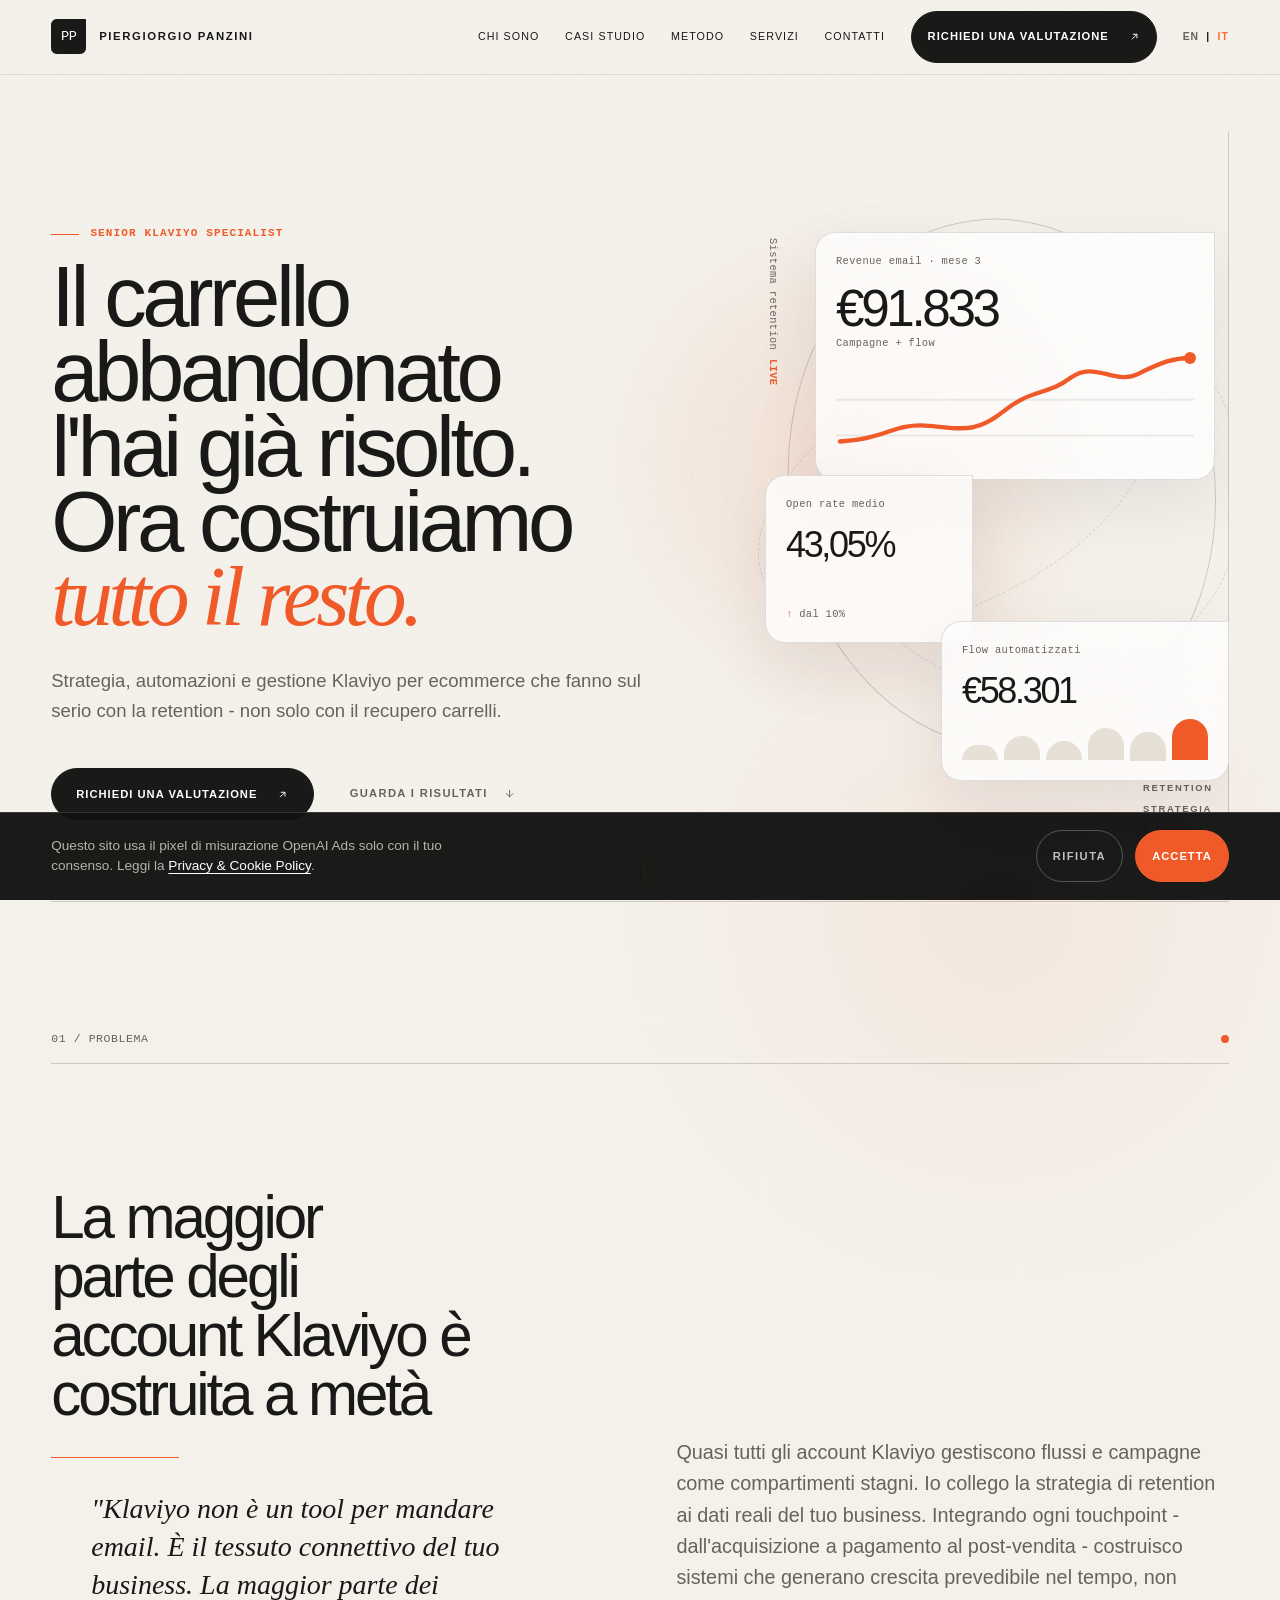
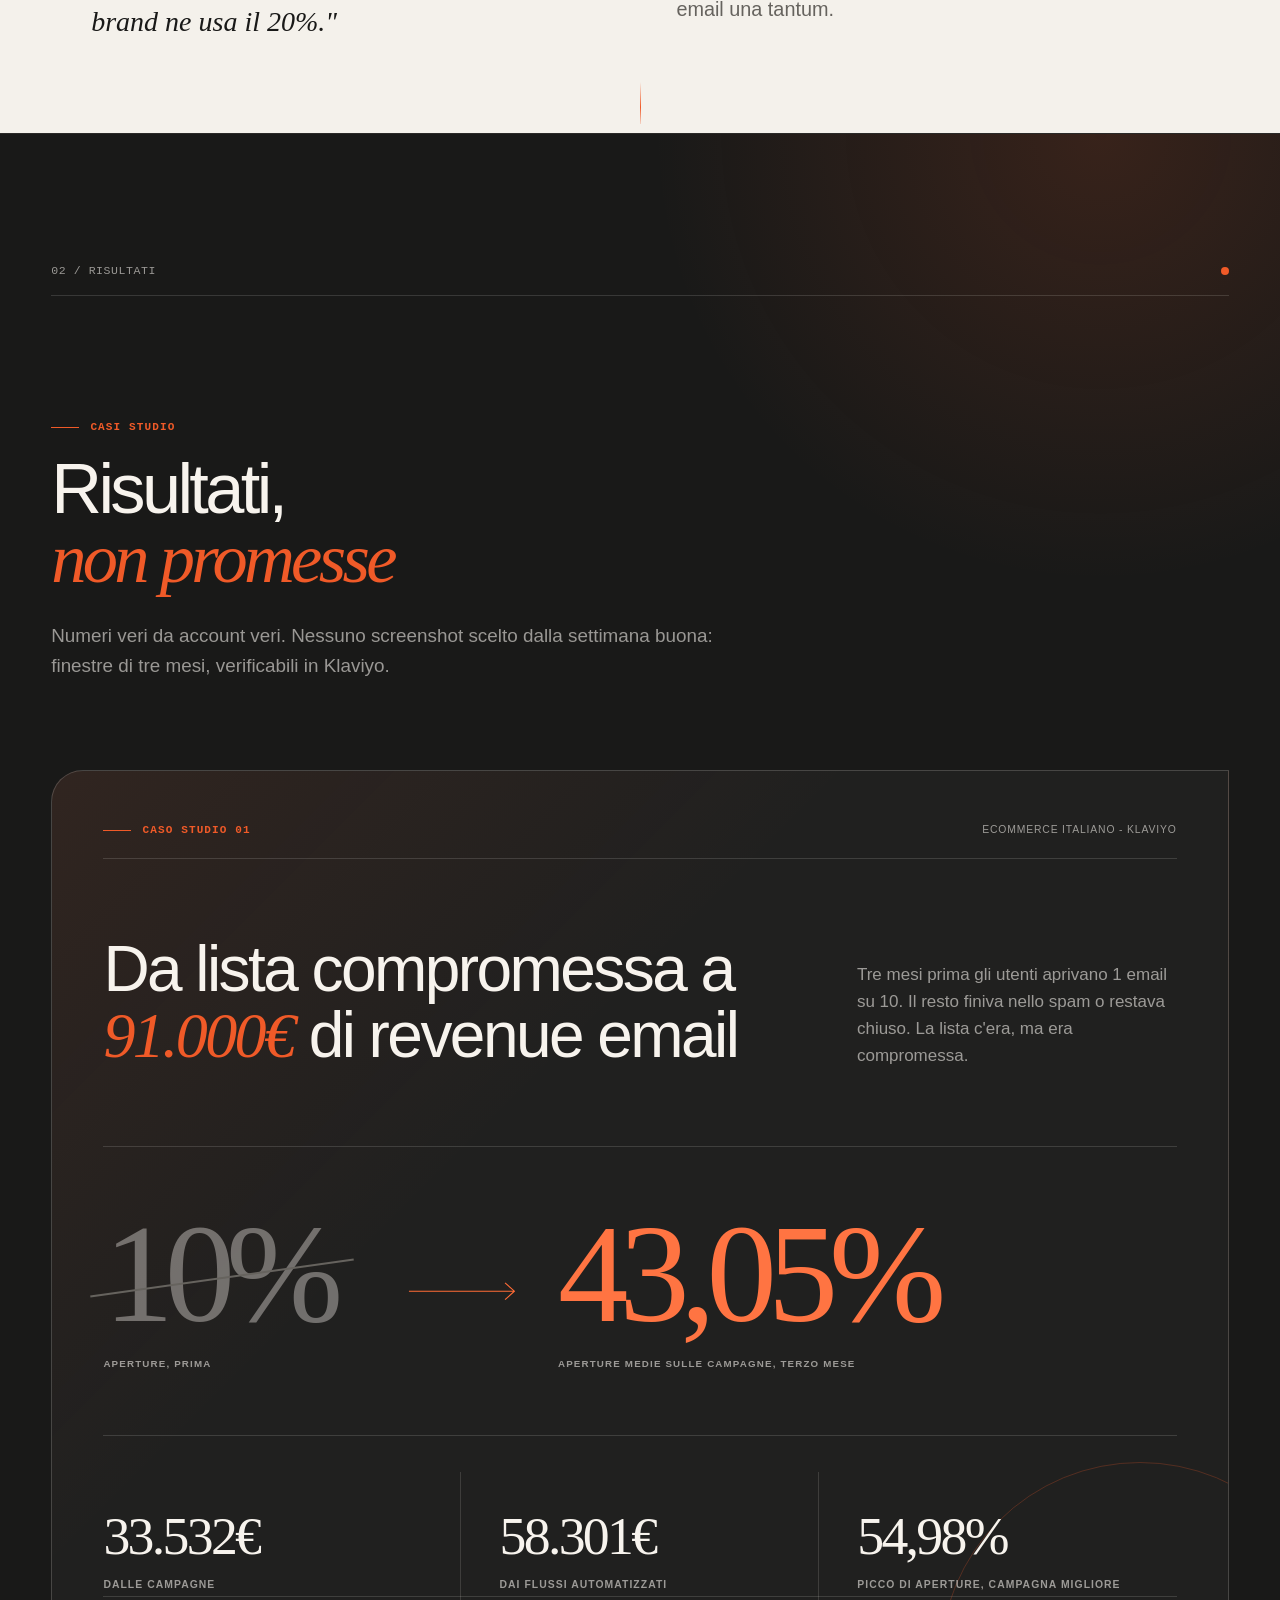
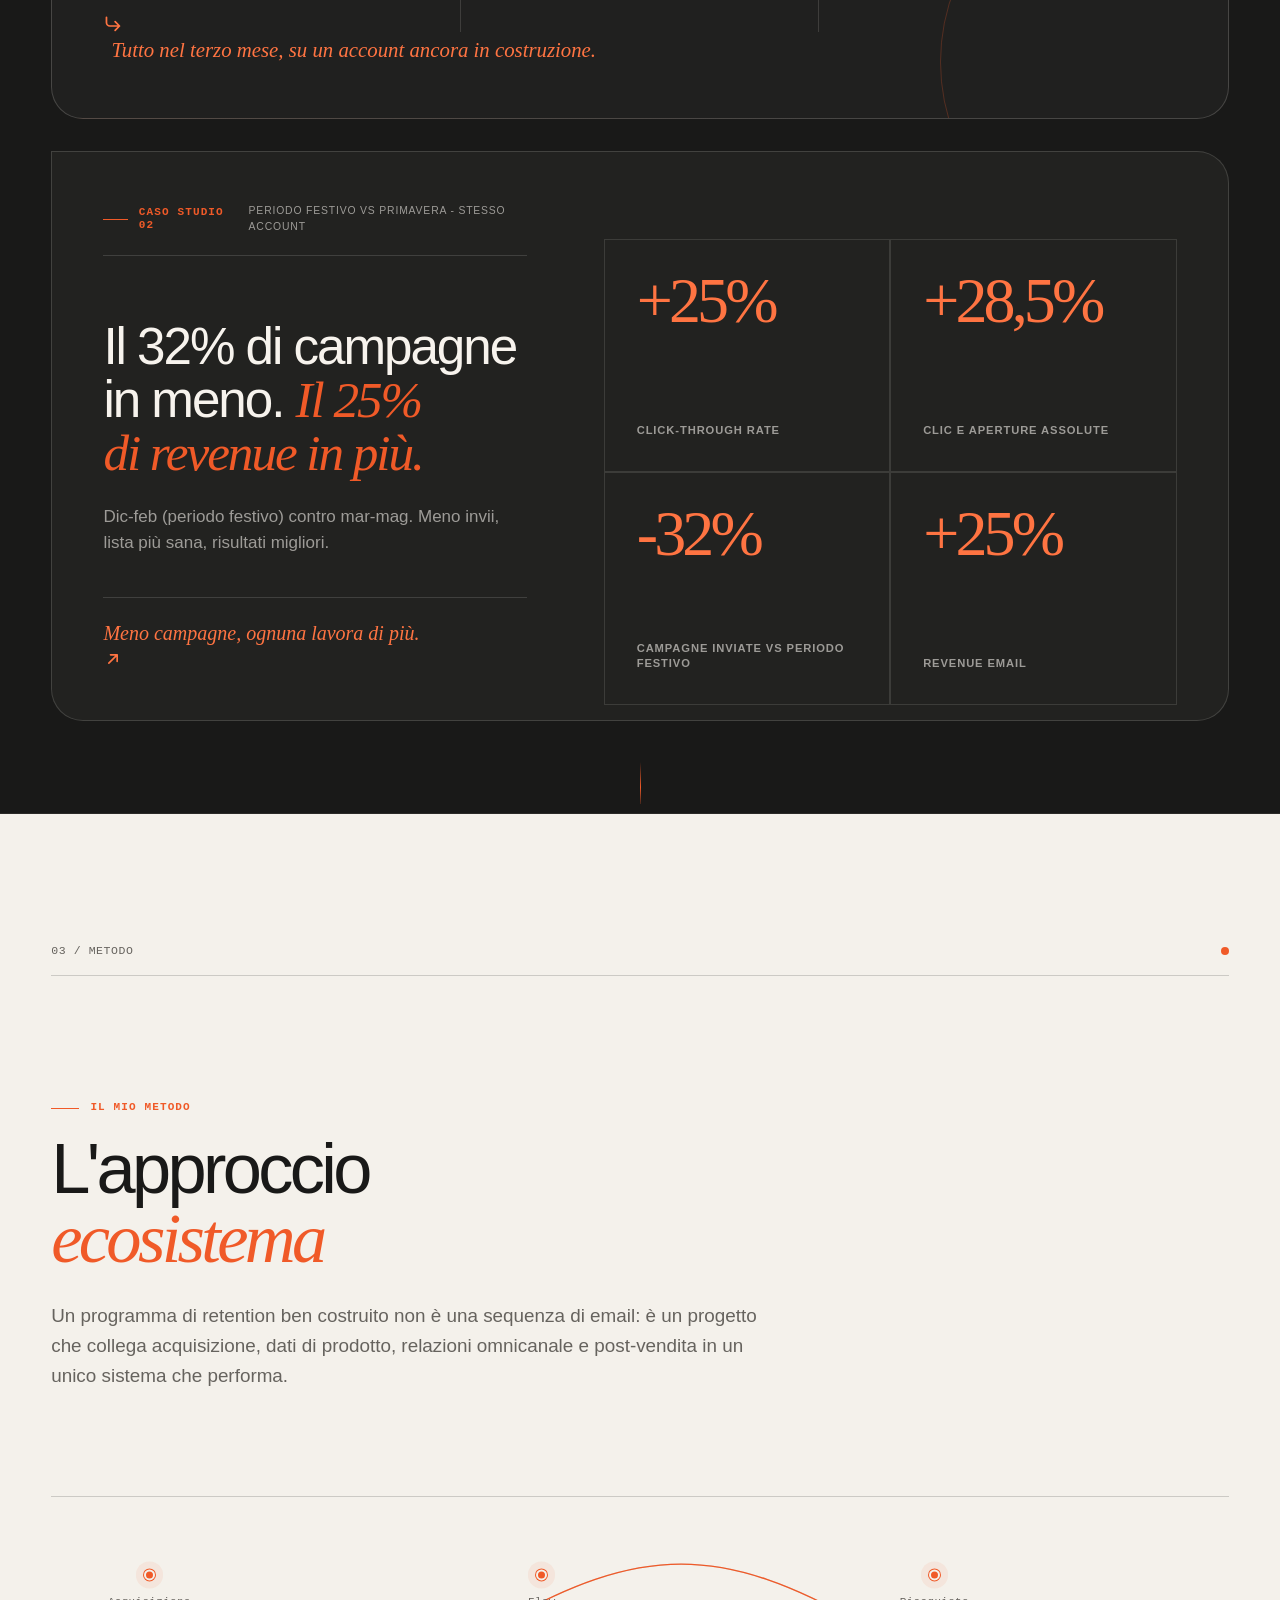
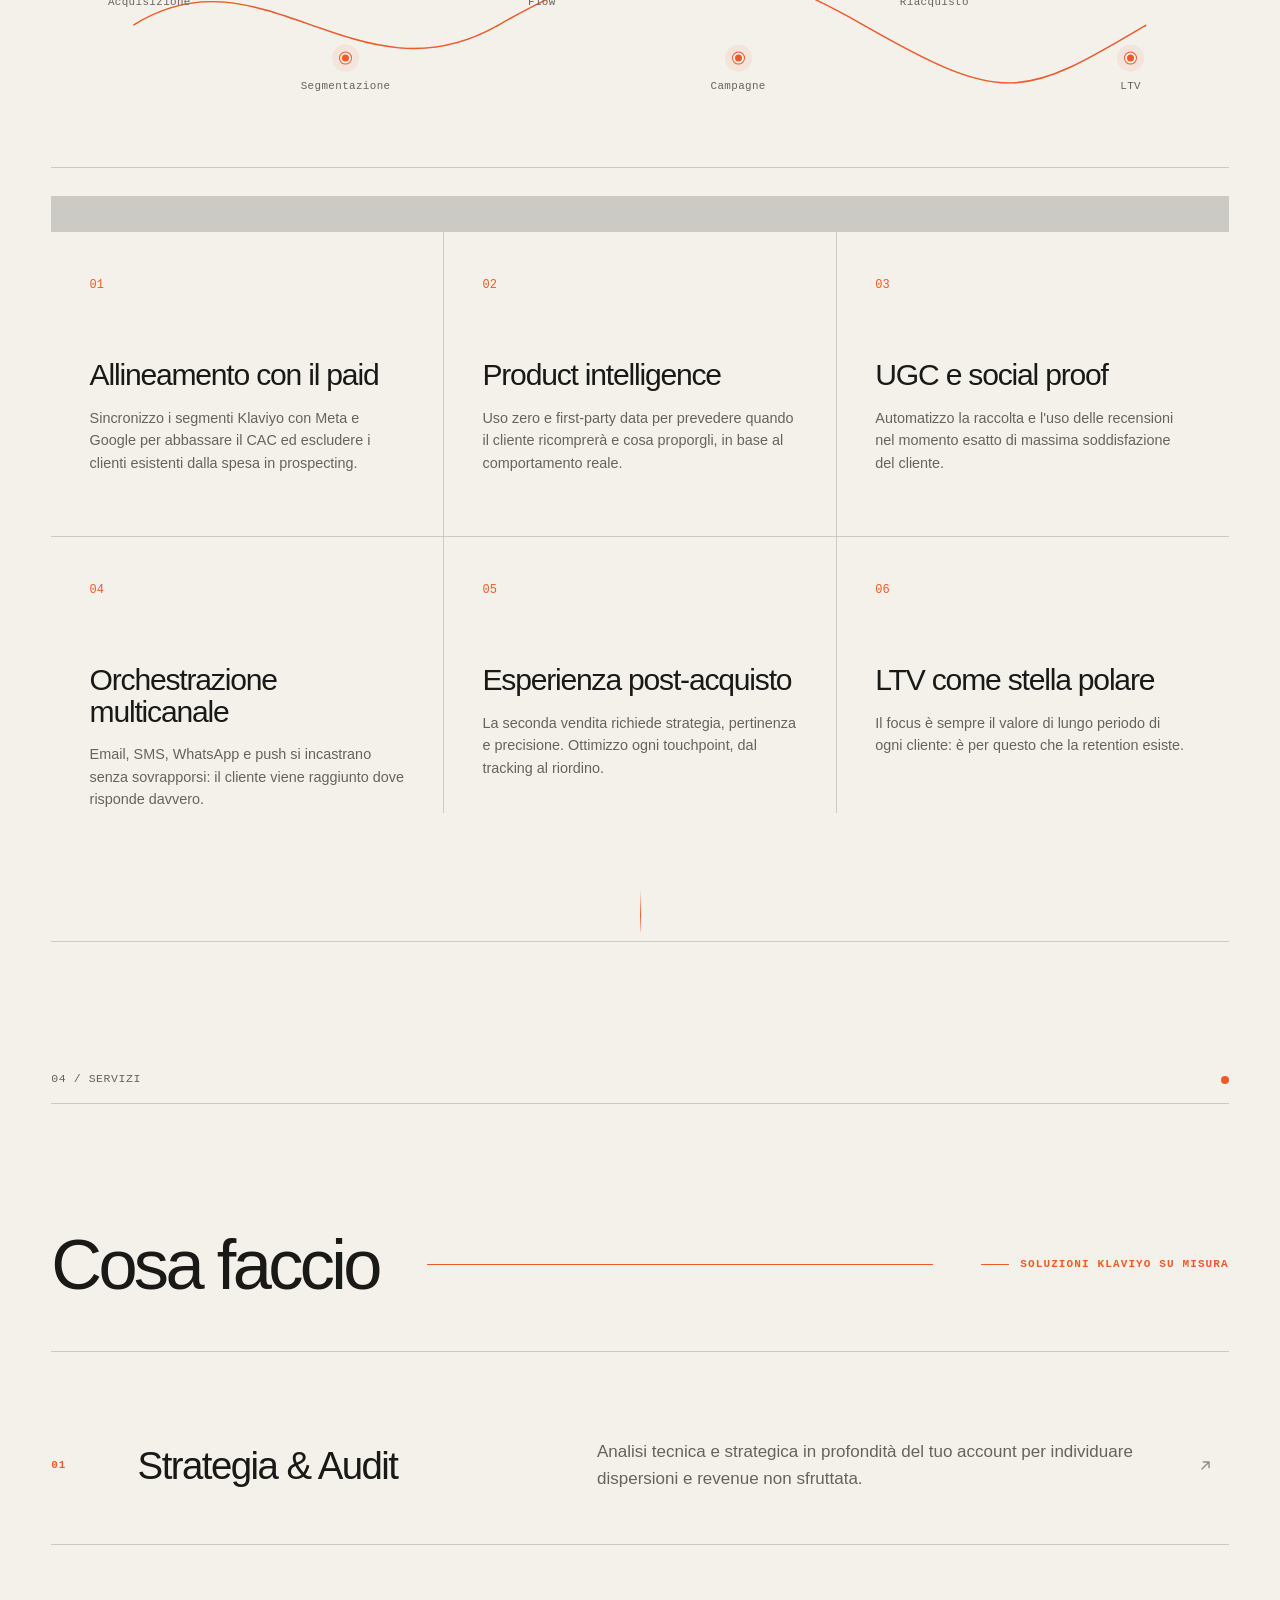
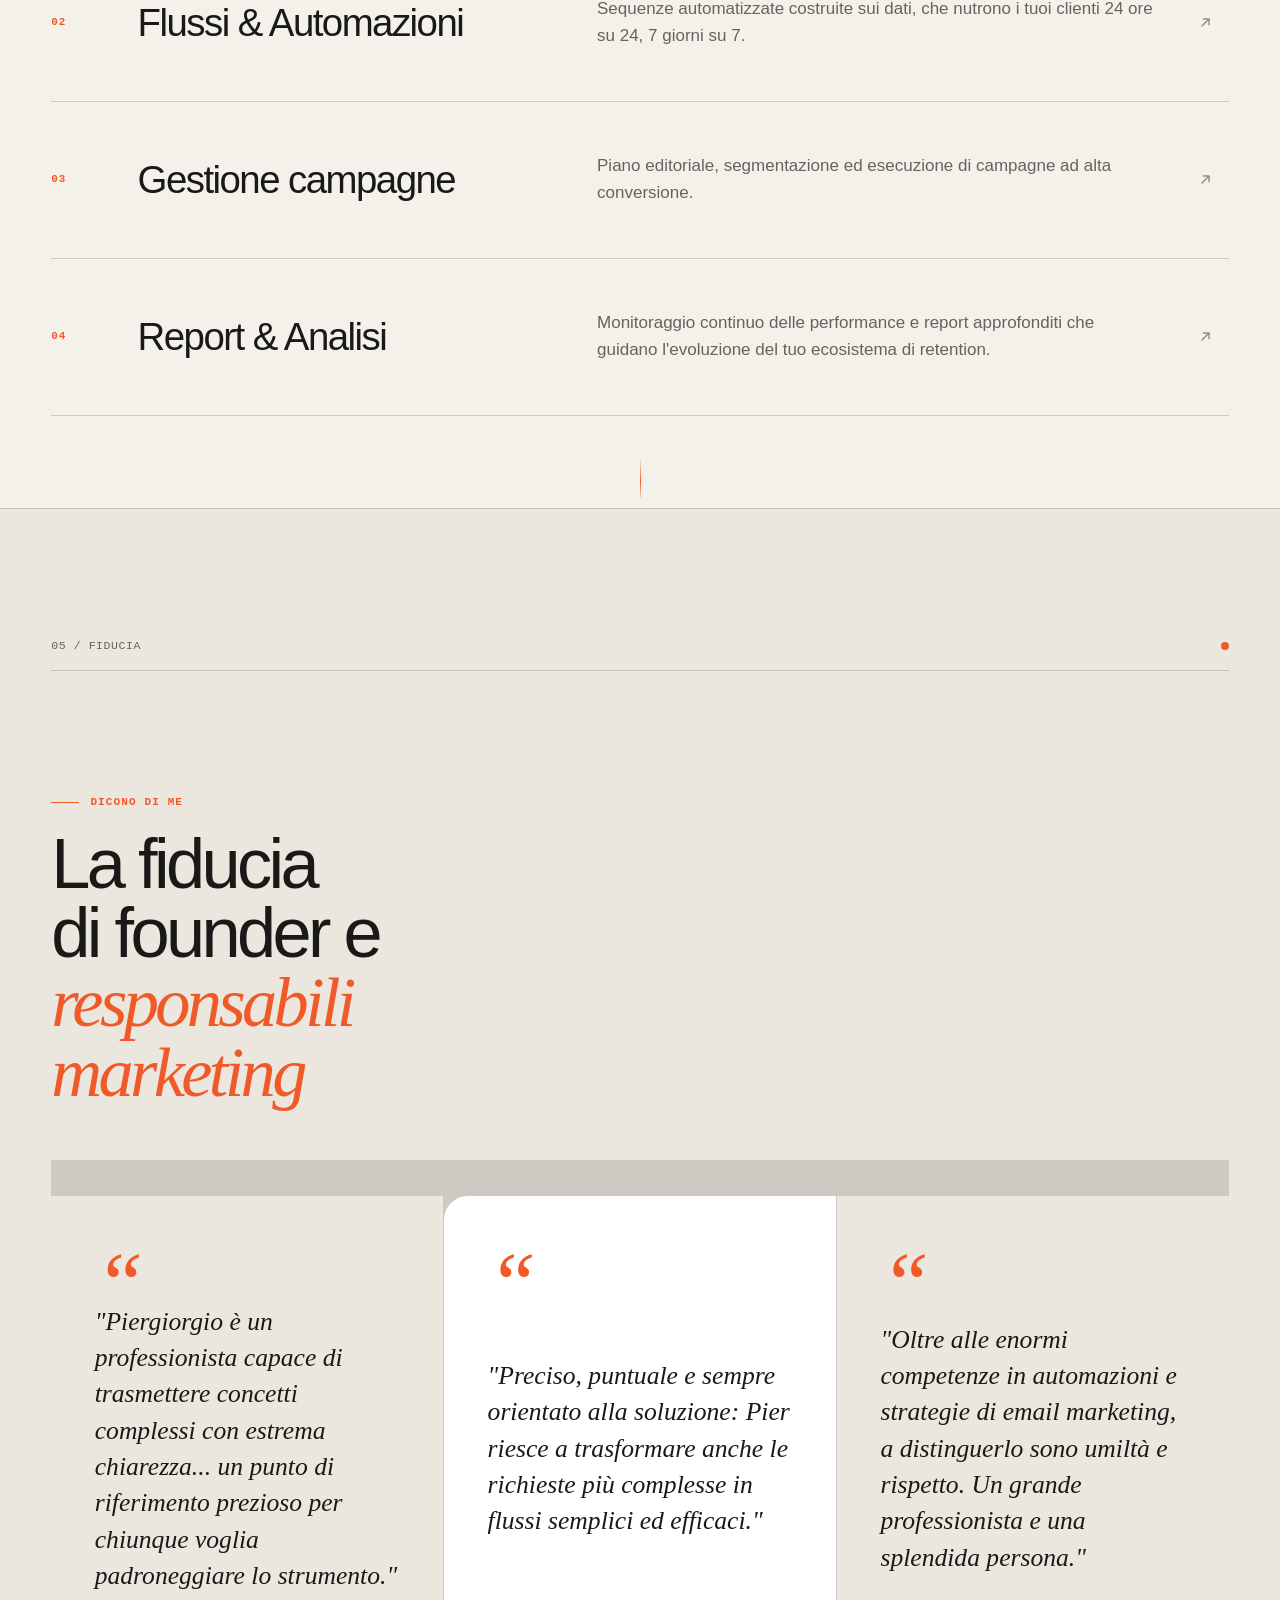
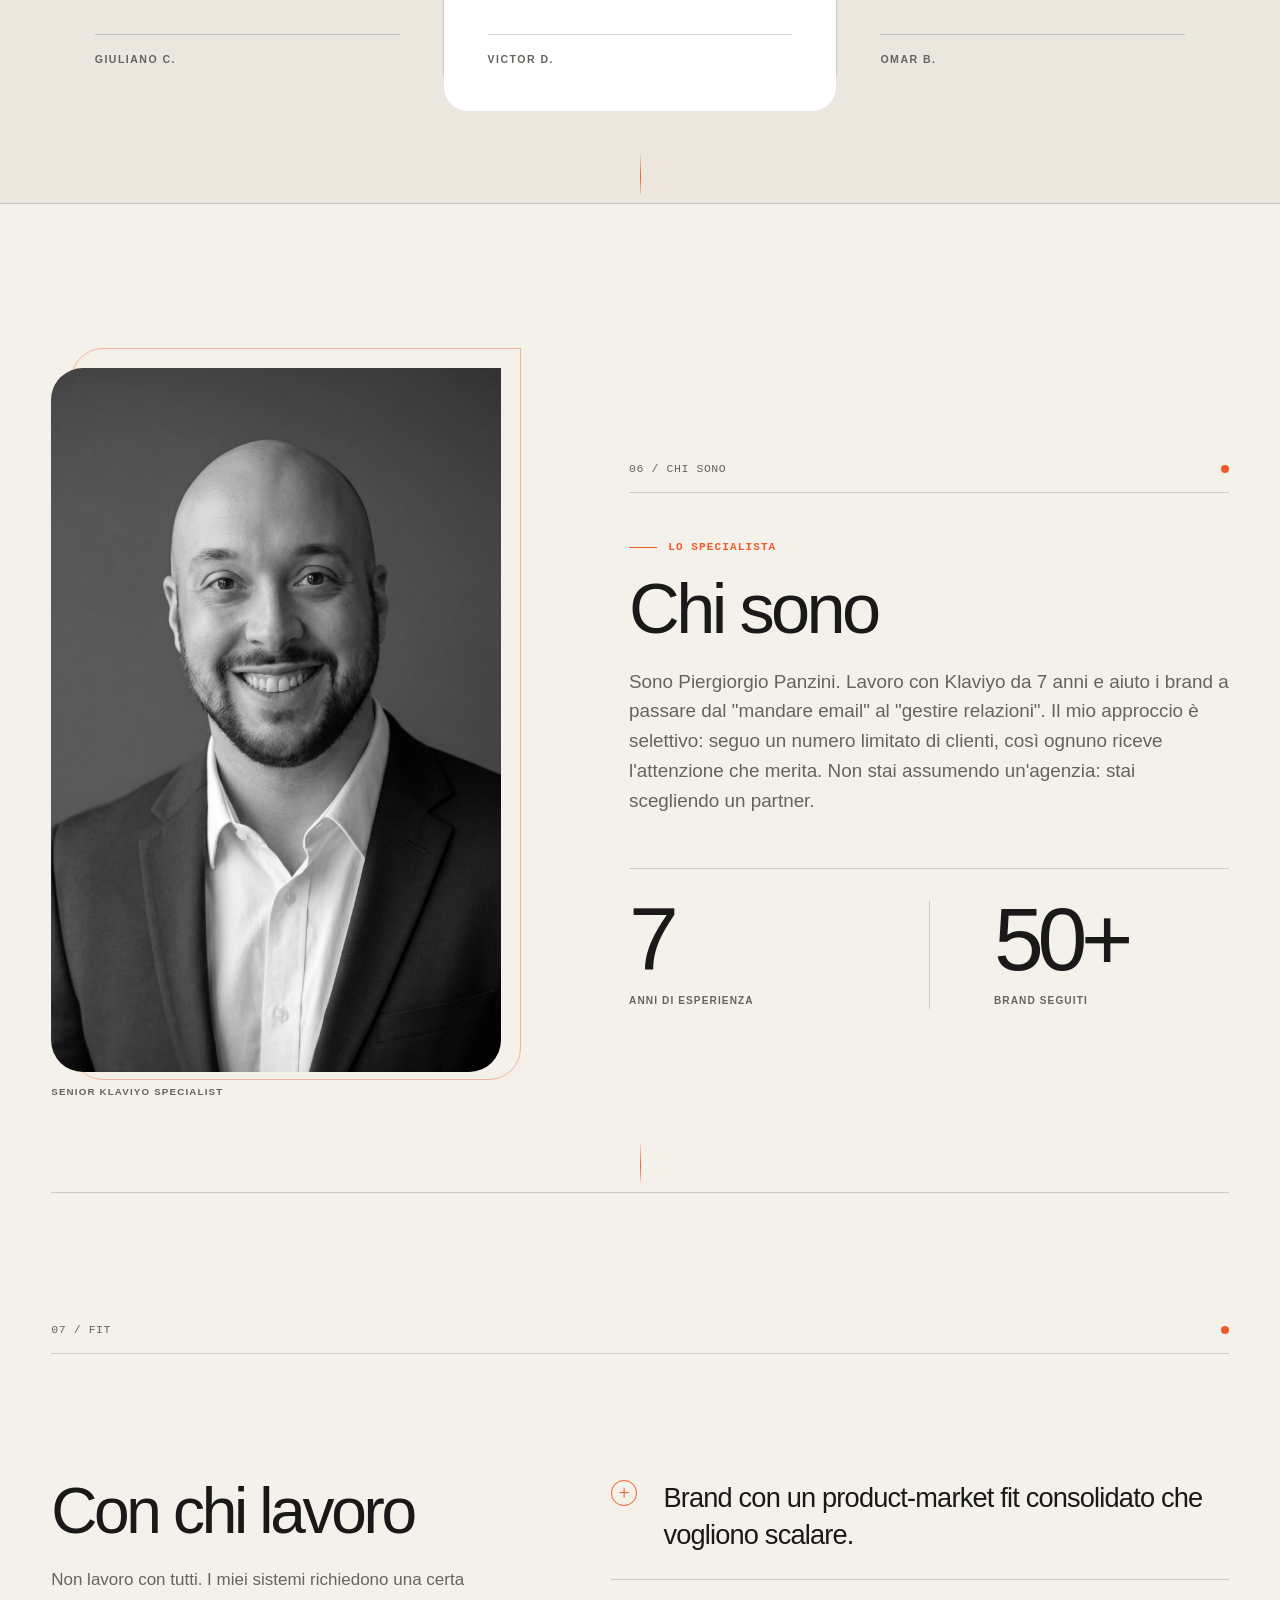
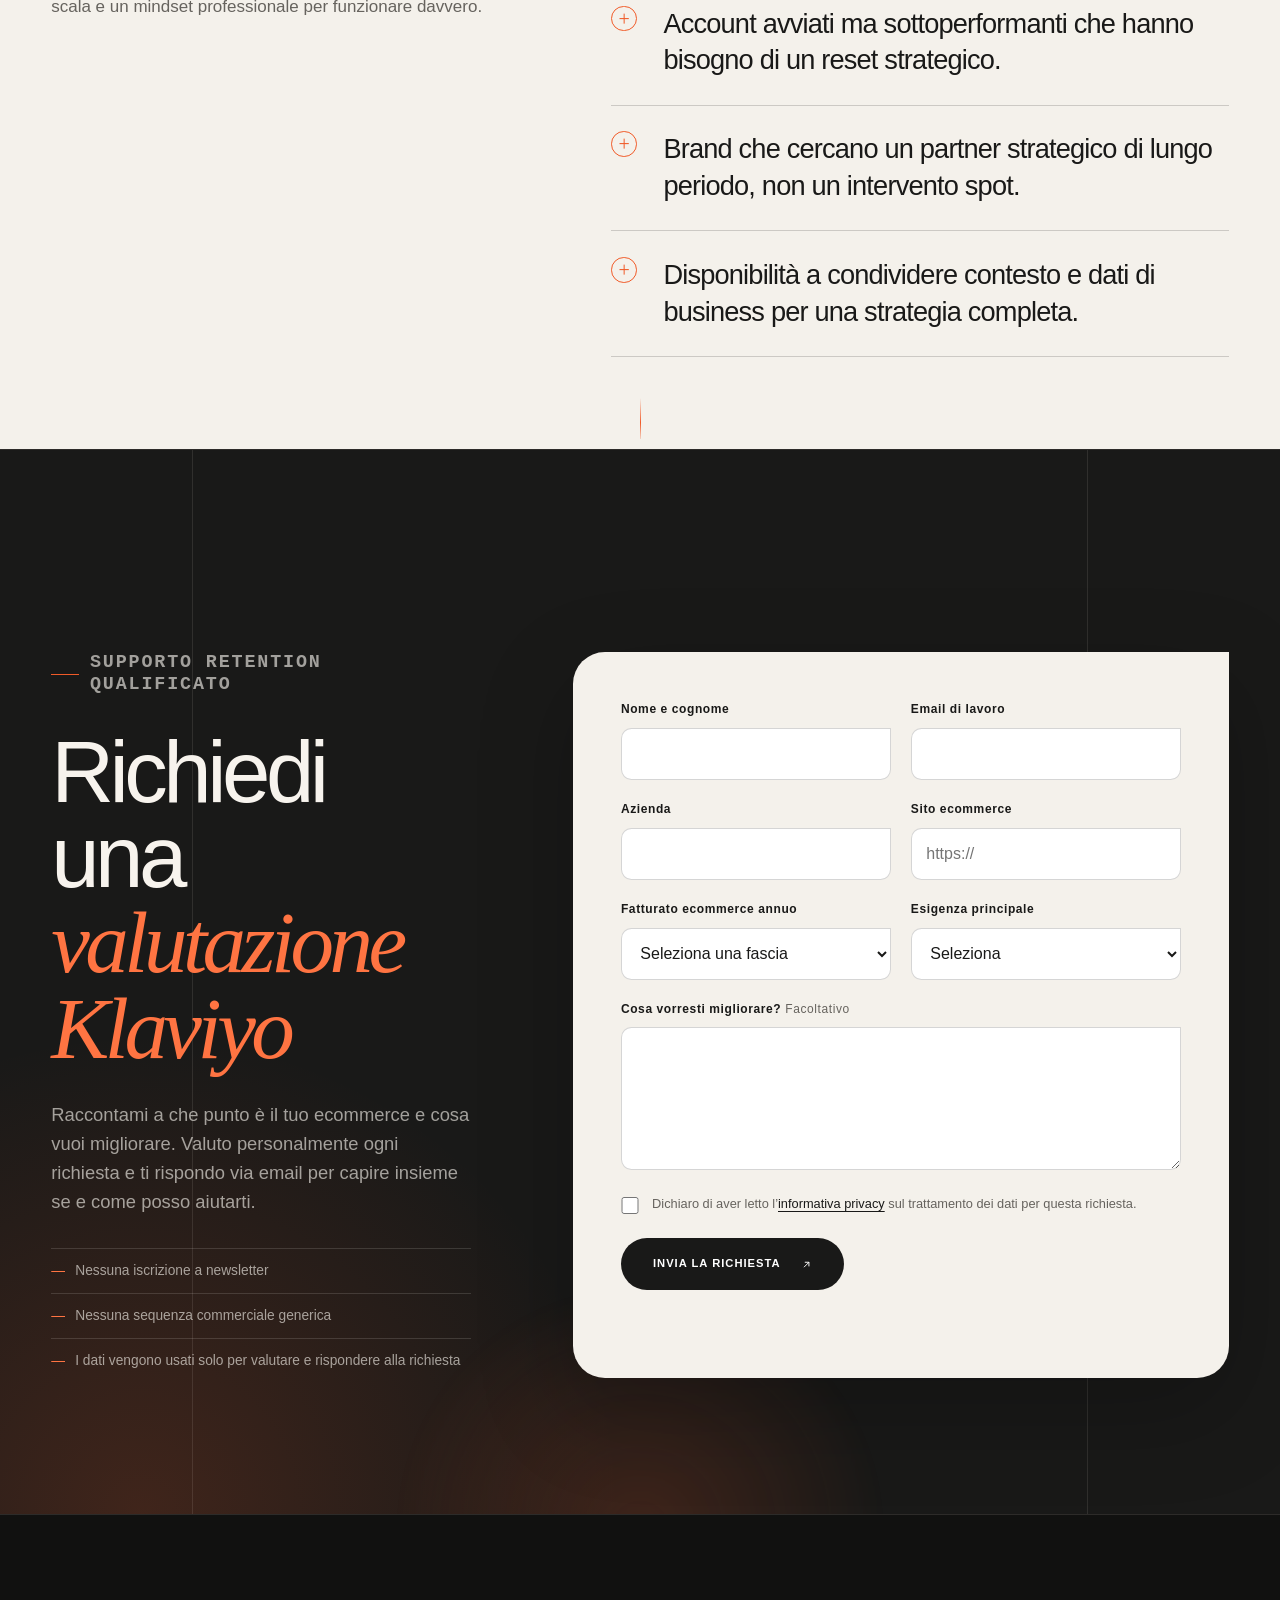
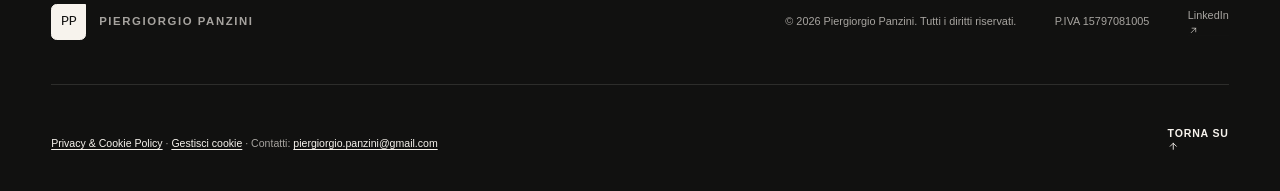
==== commit 92e71a6a: "Set Italian as default locale and move English to /en/" ====
--- a/index.html
+++ b/index.html
@@ -1,5 +1,5 @@
 <!doctype html>
-<html lang="en">
+<html lang="it">
 <head>
   <meta charset="utf-8">
   <script>document.documentElement.classList.add("js");</script>
@@ -10,65 +10,65 @@
   </script>
   <meta name="viewport" content="width=device-width, initial-scale=1">
   <title>Piergiorgio Panzini | Senior Klaviyo Specialist</title>
-  <meta name="description" content="Klaviyo strategy, automation and management for e-commerce brands that are serious about retention. Case studies: €91,000 email revenue in 3 months from a compromised list.">
+  <meta name="description" content="Strategia, automazioni e gestione Klaviyo per ecommerce che fanno sul serio con la retention. Casi studio: 91.000€ di revenue email in 3 mesi da una lista compromessa.">
   <meta name="theme-color" content="#F4F1EB">
   <link rel="icon" type="image/svg+xml" href="/favicon.svg">
-  <link rel="canonical" href="https://www.panzini.pro/">
-  <link rel="alternate" hreflang="en" href="https://www.panzini.pro/">
-  <link rel="alternate" hreflang="it" href="https://www.panzini.pro/it/">
-  <link rel="alternate" hreflang="x-default" href="https://www.panzini.pro/">
+  <link rel="canonical" href="https://www.panzini.pro/en/">
+  <link rel="alternate" hreflang="en" href="https://www.panzini.pro/en/">
+  <link rel="alternate" hreflang="it" href="https://www.panzini.pro/en/">
+  <link rel="alternate" hreflang="x-default" href="https://www.panzini.pro/en/">
   <meta property="og:type" content="website">
   <meta property="og:title" content="Piergiorgio Panzini | Senior Klaviyo Specialist">
-  <meta property="og:description" content="Klaviyo strategy, automation and management for e-commerce brands that are serious about retention. Case studies: €91,000 email revenue in 3 months from a compromised list.">
+  <meta property="og:description" content="Strategia, automazioni e gestione Klaviyo per ecommerce che fanno sul serio con la retention. Casi studio: 91.000€ di revenue email in 3 mesi da una lista compromessa.">
   <meta property="og:image" content="https://www.panzini.pro/piergiorgio.jpg">
   <meta property="og:url" content="https://www.panzini.pro/">
-  <meta property="og:locale" content="en_US">
-  <link rel="stylesheet" href="./assets/styles.css">
-  <script src="./assets/main.js" defer></script>
+  <meta property="og:locale" content="it_IT">
+  <link rel="stylesheet" href="/assets/styles.css">
+  <script src="/assets/main.js" defer></script>
 </head>
 <body>
-  <a class="skip-link" href="#main">Skip to content</a>
+  <a class="skip-link" href="#main">Vai al contenuto</a>
   <div class="consent-banner" data-consent-banner hidden>
     <div class="container consent-banner-inner">
-      <p>This site uses the OpenAI Ads measurement pixel only with your consent. Read the <a href="/privacy/">Privacy &amp; Cookie Policy</a>.</p>
+      <p>Questo sito usa il pixel di misurazione OpenAI Ads solo con il tuo consenso. Leggi la <a href="/it/privacy/">Privacy &amp; Cookie Policy</a>.</p>
       <div class="consent-actions">
-        <button type="button" class="button-outline button-small" data-consent-reject>Reject</button>
-        <button type="button" class="button button-small" data-consent-accept>Accept</button>
+        <button type="button" class="button-outline button-small" data-consent-reject>Rifiuta</button>
+        <button type="button" class="button button-small" data-consent-accept>Accetta</button>
       </div>
     </div>
   </div>
   <header class="site-header" data-header>
-    <nav class="nav container" aria-label="Main navigation">
+    <nav class="nav container" aria-label="Navigazione principale">
       <a class="brand" href="/" aria-label="Piergiorgio Panzini, home">
         <span class="brand-mark">PP</span>
         <span class="brand-name">Piergiorgio Panzini</span>
       </a>
       <div class="nav-desktop">
-        <a href="#about">About</a>
-        <a href="#case-studies">Case studies</a>
-        <a href="#method">Method</a>
-        <a href="#services">Services</a>
-        <a href="#contact">Contact</a>
-        <a class="button button-small" href="#contact">Request an assessment <span aria-hidden="true"><svg class="icon" viewBox="0 0 24 24"><path d="M7 17 17 7M9 7h8v8"/></svg></span></a>
-        <div class="language-switcher" aria-label="Select language">
-          <a class="active" href="/" lang="en" aria-current="page">EN</a><span aria-hidden="true">|</span><a href="/it/" lang="it">IT</a>
-        </div>
-      </div>
-      <button class="menu-toggle" type="button" aria-label="Open menu" aria-controls="mobile-menu" aria-expanded="false" data-menu-toggle>
+        <a href="#about">Chi sono</a>
+        <a href="#case-studies">Casi studio</a>
+        <a href="#method">Metodo</a>
+        <a href="#services">Servizi</a>
+        <a href="#contact">Contatti</a>
+        <a class="button button-small" href="#contact">Richiedi una valutazione <span aria-hidden="true"><svg class="icon" viewBox="0 0 24 24"><path d="M7 17 17 7M9 7h8v8"/></svg></span></a>
+        <div class="language-switcher" aria-label="Seleziona lingua">
+          <a href="/en/" lang="en">EN</a><span aria-hidden="true">|</span><a class="active" href="/" lang="it" aria-current="page">IT</a>
+        </div>
+      </div>
+      <button class="menu-toggle" type="button" aria-label="Apri menu" data-label-open="Apri menu" data-label-close="Chiudi menu" aria-controls="mobile-menu" aria-expanded="false" data-menu-toggle>
         <svg class="menu-icon" viewBox="0 0 24 24" aria-hidden="true"><path d="M3 7h18M3 17h18"/></svg>
         <svg class="close-icon" viewBox="0 0 24 24" aria-hidden="true"><path d="m5 5 14 14M19 5 5 19"/></svg>
       </button>
     </nav>
     <div class="mobile-menu" id="mobile-menu" data-mobile-menu hidden>
       <div class="container mobile-menu-inner">
-        <a href="#about">About</a>
-        <a href="#case-studies">Case studies</a>
-        <a href="#method">Method</a>
-        <a href="#services">Services</a>
-        <a href="#contact">Contact</a>
-        <a class="button" href="#contact">Request an assessment <span aria-hidden="true"><svg class="icon" viewBox="0 0 24 24"><path d="M7 17 17 7M9 7h8v8"/></svg></span></a>
-        <div class="language-switcher" aria-label="Select language">
-          <a class="active" href="/" lang="en" aria-current="page">EN</a><span aria-hidden="true">|</span><a href="/it/" lang="it">IT</a>
+        <a href="#about">Chi sono</a>
+        <a href="#case-studies">Casi studio</a>
+        <a href="#method">Metodo</a>
+        <a href="#services">Servizi</a>
+        <a href="#contact">Contatti</a>
+        <a class="button" href="#contact">Richiedi una valutazione <span aria-hidden="true"><svg class="icon" viewBox="0 0 24 24"><path d="M7 17 17 7M9 7h8v8"/></svg></span></a>
+        <div class="language-switcher" aria-label="Seleziona lingua">
+          <a href="/en/" lang="en">EN</a><span aria-hidden="true">|</span><a class="active" href="/" lang="it" aria-current="page">IT</a>
         </div>
       </div>
     </div>
@@ -79,109 +79,109 @@
       <div class="hero-glow" aria-hidden="true"></div>
       <div class="hero-content reveal">
         <p class="kicker">Senior Klaviyo Specialist</p>
-        <h1>You've already solved the abandoned cart. Now let's build <em>everything around it.</em></h1>
-        <p class="hero-intro">Klaviyo strategy, automation and management for e-commerce brands that are serious about retention - not just recovery.</p>
+        <h1>Il carrello abbandonato l'hai già risolto. Ora costruiamo <em>tutto il resto.</em></h1>
+        <p class="hero-intro">Strategia, automazioni e gestione Klaviyo per ecommerce che fanno sul serio con la retention - non solo con il recupero carrelli.</p>
         <div class="hero-actions">
-          <a class="button" href="#contact">Request an assessment <span aria-hidden="true"><svg class="icon" viewBox="0 0 24 24"><path d="M7 17 17 7M9 7h8v8"/></svg></span></a>
-          <a class="text-link" href="#case-studies">See the results <span aria-hidden="true"><svg class="icon" viewBox="0 0 24 24"><path d="M12 5v14M5 12l7 7 7-7"/></svg></span></a>
+          <a class="button" href="#contact">Richiedi una valutazione <span aria-hidden="true"><svg class="icon" viewBox="0 0 24 24"><path d="M7 17 17 7M9 7h8v8"/></svg></span></a>
+          <a class="text-link" href="#case-studies">Guarda i risultati <span aria-hidden="true"><svg class="icon" viewBox="0 0 24 24"><path d="M12 5v14M5 12l7 7 7-7"/></svg></span></a>
         </div>
       </div>
       <div class="hero-observatory" data-observatory aria-hidden="true">
         <div class="observatory-orbit"></div>
         <div class="data-card data-card-revenue" data-parallax="0.7">
-          <span class="data-label">Email revenue · month 3</span>
-          <strong>€91,833</strong>
-          <span class="data-trend">Campaigns + flows</span>
+          <span class="data-label">Revenue email · mese 3</span>
+          <strong>€91.833</strong>
+          <span class="data-trend">Campagne + flow</span>
           <svg class="sparkline" viewBox="0 0 180 54"><path class="chart-grid" d="M0 42H180M0 24H180"/><path class="chart-line" d="M2 45C24 44 29 36 45 37S69 42 84 30s22-8 34-17 22 4 34-2 18-8 26-8"/><circle cx="178" cy="3" r="3"/></svg>
         </div>
         <div class="data-card data-card-open" data-parallax="1.05">
-          <span class="data-label">Average open rate</span>
-          <strong>43.05%</strong>
-          <span class="data-trend"><b>↑</b> from 10%</span>
+          <span class="data-label">Open rate medio</span>
+          <strong>43,05%</strong>
+          <span class="data-trend"><b>↑</b> dal 10%</span>
         </div>
         <div class="data-card data-card-flows" data-parallax="0.45">
-          <span class="data-label">Automated flows</span>
-          <strong>€58,301</strong>
+          <span class="data-label">Flow automatizzati</span>
+          <strong>€58.301</strong>
           <div class="flow-bars"><i></i><i></i><i></i><i></i><i></i><i></i></div>
         </div>
-        <div class="observatory-stamp"><span>Retention system</span><b>Live</b></div>
-      </div>
-      <div class="hero-index" aria-hidden="true"><span>Retention</span><span>Strategy</span><span>Systems</span></div>
+        <div class="observatory-stamp"><span>Sistema retention</span><b>Live</b></div>
+      </div>
+      <div class="hero-index" aria-hidden="true"><span>Retention</span><span>Strategia</span><span>Sistemi</span></div>
     </section>
 
     <section class="section problem container" id="problem">
-      <div class="section-number" aria-hidden="true">01 / Problem</div>
+      <div class="section-number" aria-hidden="true">01 / Problema</div>
       <div class="problem-grid">
         <div class="reveal">
-          <h2>Most Klaviyo accounts are underbuilt</h2>
+          <h2>La maggior parte degli account Klaviyo è costruita a metà</h2>
           <div class="gold-rule"></div>
-          <blockquote>"Klaviyo is not an email tool. It's the connective tissue of your entire business. Most brands use 20% of it."</blockquote>
-        </div>
-        <p class="problem-copy reveal">Most Klaviyo accounts run flows and campaigns in isolation. I bridge the gap between your retention strategy and your actual business data. By integrating every touchpoint - from paid acquisition to post-purchase support - I build systems that drive predictable, long-term growth instead of just sending one-off emails.</p>
+          <blockquote>"Klaviyo non è un tool per mandare email. È il tessuto connettivo del tuo business. La maggior parte dei brand ne usa il 20%."</blockquote>
+        </div>
+        <p class="problem-copy reveal">Quasi tutti gli account Klaviyo gestiscono flussi e campagne come compartimenti stagni. Io collego la strategia di retention ai dati reali del tuo business. Integrando ogni touchpoint - dall'acquisizione a pagamento al post-vendita - costruisco sistemi che generano crescita prevedibile nel tempo, non email una tantum.</p>
       </div>
     </section>
 
     <section class="section case-studies" id="case-studies">
       <div class="container">
-        <div class="section-number" aria-hidden="true">02 / Proof</div>
+        <div class="section-number" aria-hidden="true">02 / Risultati</div>
         <header class="section-heading reveal">
-          <p class="kicker">Case studies</p>
-          <h2>Results, <em>not promises</em></h2>
-          <p>Real numbers from real accounts. No screenshots cherry-picked from a good week: three-month windows, verifiable in Klaviyo.</p>
+          <p class="kicker">Casi studio</p>
+          <h2>Risultati, <em>non promesse</em></h2>
+          <p>Numeri veri da account veri. Nessuno screenshot scelto dalla settimana buona: finestre di tre mesi, verificabili in Klaviyo.</p>
         </header>
 
         <article class="case-featured reveal">
           <div class="case-topline">
-            <p class="kicker">Case study 01</p>
-            <span class="tag">Italian ecommerce - Klaviyo</span>
+            <p class="kicker">Caso studio 01</p>
+            <span class="tag">Ecommerce italiano - Klaviyo</span>
           </div>
           <div class="case-intro">
-            <h3>From a compromised list to <em>€91,000</em> in email revenue</h3>
-            <p>Three months earlier, subscribers opened 1 email out of 10. The rest landed in spam or stayed unread. The list existed - it was just compromised.</p>
-          </div>
-          <div class="before-after" aria-label="Open rate increased from 10 percent to 43.05 percent">
+            <h3>Da lista compromessa a <em>91.000€</em> di revenue email</h3>
+            <p>Tre mesi prima gli utenti aprivano 1 email su 10. Il resto finiva nello spam o restava chiuso. La lista c'era, ma era compromessa.</p>
+          </div>
+          <div class="before-after" aria-label="Tasso di apertura aumentato dal 10 percento al 43,05 percento">
             <div class="before">
               <span class="metric struck">10%</span>
-              <span class="metric-label">open rate, before</span>
+              <span class="metric-label">aperture, prima</span>
             </div>
             <svg class="result-arrow" viewBox="0 0 120 24" aria-hidden="true"><path d="M1 12h113M104 3l10 9-10 9"/></svg>
             <div class="after">
-              <span class="metric metric-gold count-up" data-to="43.05" data-decimals="2" data-suffix="%">43.05%</span>
-              <span class="metric-label">average campaign open rate, month three</span>
+              <span class="metric metric-gold count-up" data-to="43.05" data-decimals="2" data-suffix="%">43,05%</span>
+              <span class="metric-label">aperture medie sulle campagne, terzo mese</span>
             </div>
           </div>
           <div class="stat-row stagger-group">
             <div class="stat">
-              <span class="stat-value count-up" data-to="33532" data-prefix="€" data-grouping="true">€33,532</span>
-              <span class="stat-label">from campaigns</span>
+              <span class="stat-value count-up" data-to="33532" data-suffix="€" data-grouping="true">33.532€</span>
+              <span class="stat-label">dalle campagne</span>
             </div>
             <div class="stat">
-              <span class="stat-value count-up" data-to="58301" data-prefix="€" data-grouping="true">€58,301</span>
-              <span class="stat-label">from automated flows</span>
+              <span class="stat-value count-up" data-to="58301" data-suffix="€" data-grouping="true">58.301€</span>
+              <span class="stat-label">dai flussi automatizzati</span>
             </div>
             <div class="stat">
-              <span class="stat-value count-up" data-to="54.98" data-decimals="2" data-suffix="%">54.98%</span>
-              <span class="stat-label">peak open rate, best campaign</span>
-            </div>
-          </div>
-          <p class="case-closing"><span aria-hidden="true"><svg class="icon" viewBox="0 0 24 24"><path d="M4 5v6a4 4 0 0 0 4 4h11M14 10l5 5-5 5"/></svg></span> All of it in month three, on an account still being built.</p>
+              <span class="stat-value count-up" data-to="54.98" data-decimals="2" data-suffix="%">54,98%</span>
+              <span class="stat-label">picco di aperture, campagna migliore</span>
+            </div>
+          </div>
+          <p class="case-closing"><span aria-hidden="true"><svg class="icon" viewBox="0 0 24 24"><path d="M4 5v6a4 4 0 0 0 4 4h11M14 10l5 5-5 5"/></svg></span> Tutto nel terzo mese, su un account ancora in costruzione.</p>
         </article>
 
         <article class="case-secondary reveal">
           <div class="case-secondary-copy">
             <div class="case-topline">
-              <p class="kicker">Case study 02</p>
-              <span class="tag">Peak season vs. spring - same account</span>
-            </div>
-            <h3>32% fewer campaigns. <em>25% more email revenue.</em></h3>
-            <p>Dec-Feb (holiday season) versus Mar-May. Fewer sends, a healthier list, better results.</p>
-            <p class="takeaway">Fewer campaigns, each one working harder. <span aria-hidden="true"><svg class="icon" viewBox="0 0 24 24"><path d="M7 17 17 7M9 7h8v8"/></svg></span></p>
+              <p class="kicker">Caso studio 02</p>
+              <span class="tag">Periodo festivo vs primavera - stesso account</span>
+            </div>
+            <h3>Il 32% di campagne in meno. <em>Il 25% di revenue in più.</em></h3>
+            <p>Dic-feb (periodo festivo) contro mar-mag. Meno invii, lista più sana, risultati migliori.</p>
+            <p class="takeaway">Meno campagne, ognuna lavora di più. <span aria-hidden="true"><svg class="icon" viewBox="0 0 24 24"><path d="M7 17 17 7M9 7h8v8"/></svg></span></p>
           </div>
           <div class="mini-stats stagger-group">
             <div class="mini-stat"><span class="count-up" data-to="25" data-prefix="+" data-suffix="%">+25%</span><p>click-through rate</p></div>
-            <div class="mini-stat"><span class="count-up" data-to="28.5" data-decimals="1" data-prefix="+" data-suffix="%">+28.5%</span><p>absolute clicks and opens</p></div>
-            <div class="mini-stat"><span class="count-up" data-to="32" data-prefix="-" data-suffix="%">-32%</span><p>campaigns sent vs. holiday season</p></div>
-            <div class="mini-stat"><span class="count-up" data-to="25" data-prefix="+" data-suffix="%">+25%</span><p>email revenue</p></div>
+            <div class="mini-stat"><span class="count-up" data-to="28.5" data-decimals="1" data-prefix="+" data-suffix="%">+28,5%</span><p>clic e aperture assolute</p></div>
+            <div class="mini-stat"><span class="count-up" data-to="32" data-prefix="-" data-suffix="%">-32%</span><p>campagne inviate vs periodo festivo</p></div>
+            <div class="mini-stat"><span class="count-up" data-to="25" data-prefix="+" data-suffix="%">+25%</span><p>revenue email</p></div>
           </div>
         </article>
       </div>
@@ -189,12 +189,12 @@
 
     <section class="section method" id="method">
       <div class="container">
-        <div class="section-number" aria-hidden="true">03 / Method</div>
+        <div class="section-number" aria-hidden="true">03 / Metodo</div>
         <div class="method-intro">
           <header class="section-heading reveal">
-            <p class="kicker">My philosophy</p>
-            <h2>The ecosystem <em>approach</em></h2>
-            <p>A well-built retention program isn't just about emails - it's a strategic blueprint that connects acquisition, product intelligence, omnichannel relationships, and post-purchase stability into a single, high-performing system.</p>
+            <p class="kicker">Il mio metodo</p>
+            <h2>L'approccio <em>ecosistema</em></h2>
+            <p>Un programma di retention ben costruito non è una sequenza di email: è un progetto che collega acquisizione, dati di prodotto, relazioni omnicanale e post-vendita in un unico sistema che performa.</p>
           </header>
         </div>
         <div class="ecosystem-map reveal" data-ecosystem aria-hidden="true">
@@ -203,51 +203,51 @@
             <path class="ecosystem-progress" d="M70 96C180 18 260 174 380 96S570 18 690 96 826 166 930 96"/>
           </svg>
           <ol>
-            <li><i></i><span>Acquisition</span></li>
-            <li><i></i><span>Segmentation</span></li>
-            <li><i></i><span>Flows</span></li>
-            <li><i></i><span>Campaigns</span></li>
-            <li><i></i><span>Repeat purchase</span></li>
+            <li><i></i><span>Acquisizione</span></li>
+            <li><i></i><span>Segmentazione</span></li>
+            <li><i></i><span>Flow</span></li>
+            <li><i></i><span>Campagne</span></li>
+            <li><i></i><span>Riacquisto</span></li>
             <li><i></i><span>LTV</span></li>
           </ol>
         </div>
         <div class="method-grid stagger-group">
-          <article class="method-card"><span>01</span><h3>Paid media alignment</h3><p>Synchronizing Klaviyo segments with Meta and Google ads to lower CAC and suppress existing customers from top-of-funnel spend.</p></article>
-          <article class="method-card"><span>02</span><h3>Product intelligence</h3><p>Leveraging zero and first-party data to predict next-purchase timing and specific product recommendations based on behavior.</p></article>
-          <article class="method-card"><span>03</span><h3>UGC and social proof</h3><p>Automating the collection and deployment of customer sentiment at the exact psychological moment of peak satisfaction.</p></article>
-          <article class="method-card"><span>04</span><h3>Multi-channel orchestration</h3><p>Seamlessly blending email, SMS, WhatsApp and push notifications to meet customers where they actually engage, without over-saturation.</p></article>
-          <article class="method-card"><span>05</span><h3>Post-purchase experience</h3><p>The second sale takes strategy, relevance and precision. We optimize every touchpoint from tracking to unboxing to re-order.</p></article>
-          <article class="method-card"><span>06</span><h3>Lifetime value as the north star</h3><p>The focus is always on optimizing the long-term value of each customer relationship - because that's what retention is actually for.</p></article>
+          <article class="method-card"><span>01</span><h3>Allineamento con il paid</h3><p>Sincronizzo i segmenti Klaviyo con Meta e Google per abbassare il CAC ed escludere i clienti esistenti dalla spesa in prospecting.</p></article>
+          <article class="method-card"><span>02</span><h3>Product intelligence</h3><p>Uso zero e first-party data per prevedere quando il cliente ricomprerà e cosa proporgli, in base al comportamento reale.</p></article>
+          <article class="method-card"><span>03</span><h3>UGC e social proof</h3><p>Automatizzo la raccolta e l'uso delle recensioni nel momento esatto di massima soddisfazione del cliente.</p></article>
+          <article class="method-card"><span>04</span><h3>Orchestrazione multicanale</h3><p>Email, SMS, WhatsApp e push si incastrano senza sovrapporsi: il cliente viene raggiunto dove risponde davvero.</p></article>
+          <article class="method-card"><span>05</span><h3>Esperienza post-acquisto</h3><p>La seconda vendita richiede strategia, pertinenza e precisione. Ottimizzo ogni touchpoint, dal tracking al riordino.</p></article>
+          <article class="method-card"><span>06</span><h3>LTV come stella polare</h3><p>Il focus è sempre il valore di lungo periodo di ogni cliente: è per questo che la retention esiste.</p></article>
         </div>
       </div>
     </section>
 
     <section class="section services container" id="services">
-      <div class="section-number" aria-hidden="true">04 / Services</div>
+      <div class="section-number" aria-hidden="true">04 / Servizi</div>
       <header class="services-heading reveal">
-        <h2>What I do</h2>
+        <h2>Cosa faccio</h2>
         <div class="gold-rule"></div>
-        <p class="kicker">Bespoke Klaviyo solutions</p>
+        <p class="kicker">Soluzioni Klaviyo su misura</p>
       </header>
       <div class="service-list stagger-group">
-        <article class="service-row"><span>01</span><h3>Strategy &amp; Audit</h3><p>A deep-dive technical and strategic forensic analysis of your current account to identify leakage and untapped revenue.</p><i aria-hidden="true"><svg class="icon" viewBox="0 0 24 24"><path d="M7 17 17 7M9 7h8v8"/></svg></i></article>
-        <article class="service-row"><span>02</span><h3>Flow Build &amp; Automation</h3><p>Custom-built, data-driven automation sequences that handle the heavy lifting of customer nurturing 24/7.</p><i aria-hidden="true"><svg class="icon" viewBox="0 0 24 24"><path d="M7 17 17 7M9 7h8v8"/></svg></i></article>
-        <article class="service-row"><span>03</span><h3>Campaign Management</h3><p>Full-service editorial planning, segmentation, and execution of high-conversion campaigns.</p><i aria-hidden="true"><svg class="icon" viewBox="0 0 24 24"><path d="M7 17 17 7M9 7h8v8"/></svg></i></article>
-        <article class="service-row"><span>04</span><h3>Reporting &amp; Analytics</h3><p>Continuous performance tracking and deep-dive reporting that informs the next evolution of your retention ecosystem.</p><i aria-hidden="true"><svg class="icon" viewBox="0 0 24 24"><path d="M7 17 17 7M9 7h8v8"/></svg></i></article>
+        <article class="service-row"><span>01</span><h3>Strategia &amp; Audit</h3><p>Analisi tecnica e strategica in profondità del tuo account per individuare dispersioni e revenue non sfruttata.</p><i aria-hidden="true"><svg class="icon" viewBox="0 0 24 24"><path d="M7 17 17 7M9 7h8v8"/></svg></i></article>
+        <article class="service-row"><span>02</span><h3>Flussi &amp; Automazioni</h3><p>Sequenze automatizzate costruite sui dati, che nutrono i tuoi clienti 24 ore su 24, 7 giorni su 7.</p><i aria-hidden="true"><svg class="icon" viewBox="0 0 24 24"><path d="M7 17 17 7M9 7h8v8"/></svg></i></article>
+        <article class="service-row"><span>03</span><h3>Gestione campagne</h3><p>Piano editoriale, segmentazione ed esecuzione di campagne ad alta conversione.</p><i aria-hidden="true"><svg class="icon" viewBox="0 0 24 24"><path d="M7 17 17 7M9 7h8v8"/></svg></i></article>
+        <article class="service-row"><span>04</span><h3>Report &amp; Analisi</h3><p>Monitoraggio continuo delle performance e report approfonditi che guidano l'evoluzione del tuo ecosistema di retention.</p><i aria-hidden="true"><svg class="icon" viewBox="0 0 24 24"><path d="M7 17 17 7M9 7h8v8"/></svg></i></article>
       </div>
     </section>
 
     <section class="section testimonials">
       <div class="container">
-        <div class="section-number" aria-hidden="true">05 / Trust</div>
+        <div class="section-number" aria-hidden="true">05 / Fiducia</div>
         <header class="section-heading reveal">
-          <p class="kicker">Testimonials</p>
-          <h2>Trusted by founders and <em>marketing leaders</em></h2>
+          <p class="kicker">Dicono di me</p>
+          <h2>La fiducia di founder e <em>responsabili marketing</em></h2>
         </header>
         <div class="testimonial-grid stagger-group">
-          <figure><span class="quote-mark" aria-hidden="true">“</span><blockquote>"Piergiorgio is a professional capable of transmitting complex concepts with extreme clarity... an invaluable reference figure for anyone who wants to master the tool."</blockquote><figcaption>Giuliano C.</figcaption></figure>
-          <figure><span class="quote-mark" aria-hidden="true">“</span><blockquote>"Precise, punctual and always solution-oriented, Pier manages to transform even the most complex requests into simple, effective flows."</blockquote><figcaption>Victor D.</figcaption></figure>
-          <figure><span class="quote-mark" aria-hidden="true">“</span><blockquote>"Beyond his enormous skills in automation and email marketing strategies, it is his humility and respect that distinguish him. A great professional and a wonderful person."</blockquote><figcaption>Omar B.</figcaption></figure>
+          <figure><span class="quote-mark" aria-hidden="true">“</span><blockquote>"Piergiorgio è un professionista capace di trasmettere concetti complessi con estrema chiarezza... un punto di riferimento prezioso per chiunque voglia padroneggiare lo strumento."</blockquote><figcaption>Giuliano C.</figcaption></figure>
+          <figure><span class="quote-mark" aria-hidden="true">“</span><blockquote>"Preciso, puntuale e sempre orientato alla soluzione: Pier riesce a trasformare anche le richieste più complesse in flussi semplici ed efficaci."</blockquote><figcaption>Victor D.</figcaption></figure>
+          <figure><span class="quote-mark" aria-hidden="true">“</span><blockquote>"Oltre alle enormi competenze in automazioni e strategie di email marketing, a distinguerlo sono umiltà e rispetto. Un grande professionista e una splendida persona."</blockquote><figcaption>Omar B.</figcaption></figure>
         </div>
       </div>
     </section>
@@ -259,13 +259,13 @@
           <figcaption>Senior Klaviyo Specialist</figcaption>
         </figure>
         <div class="about-copy reveal">
-          <div class="section-number" aria-hidden="true">06 / About</div>
-          <p class="kicker">The specialist</p>
-          <h2>Who I am</h2>
-          <p>I'm Piergiorgio Panzini. I've been working with Klaviyo for 7 years, helping brands transition from "sending emails" to "managing relationships." My approach is selective: I take on a limited number of clients so that each one gets the attention it deserves. You aren't hiring an agency; you're hiring a partner.</p>
+          <div class="section-number" aria-hidden="true">06 / Chi sono</div>
+          <p class="kicker">Lo specialista</p>
+          <h2>Chi sono</h2>
+          <p>Sono Piergiorgio Panzini. Lavoro con Klaviyo da 7 anni e aiuto i brand a passare dal "mandare email" al "gestire relazioni". Il mio approccio è selettivo: seguo un numero limitato di clienti, così ognuno riceve l'attenzione che merita. Non stai assumendo un'agenzia: stai scegliendo un partner.</p>
           <div class="about-stats">
-            <div><span class="count-up" data-to="7">7</span><small>Years experience</small></div>
-            <div><span class="count-up" data-to="50" data-suffix="+">50+</span><small>Brands managed</small></div>
+            <div><span class="count-up" data-to="7">7</span><small>Anni di esperienza</small></div>
+            <div><span class="count-up" data-to="50" data-suffix="+">50+</span><small>Brand seguiti</small></div>
           </div>
         </div>
       </div>
@@ -274,12 +274,12 @@
     <section class="section fit container">
       <div class="section-number" aria-hidden="true">07 / Fit</div>
       <div class="fit-grid">
-        <header class="reveal"><h2>The right fit</h2><p>I don't work with everyone. My systems require a specific scale and professional mindset to be truly effective.</p></header>
+        <header class="reveal"><h2>Con chi lavoro</h2><p>Non lavoro con tutti. I miei sistemi richiedono una certa scala e un mindset professionale per funzionare davvero.</p></header>
         <ul class="fit-list stagger-group">
-          <li><span aria-hidden="true">+</span><p>Brands with an established product-market fit looking to scale.</p></li>
-          <li><span aria-hidden="true">+</span><p>Underperforming established accounts that need a strategic "reset."</p></li>
-          <li><span aria-hidden="true">+</span><p>Brands looking for a long-term strategic partner, not a one-off gig.</p></li>
-          <li><span aria-hidden="true">+</span><p>A willingness to share business context and data for holistic strategy.</p></li>
+          <li><span aria-hidden="true">+</span><p>Brand con un product-market fit consolidato che vogliono scalare.</p></li>
+          <li><span aria-hidden="true">+</span><p>Account avviati ma sottoperformanti che hanno bisogno di un reset strategico.</p></li>
+          <li><span aria-hidden="true">+</span><p>Brand che cercano un partner strategico di lungo periodo, non un intervento spot.</p></li>
+          <li><span aria-hidden="true">+</span><p>Disponibilità a condividere contesto e dati di business per una strategia completa.</p></li>
         </ul>
       </div>
     </section>
@@ -288,28 +288,28 @@
       <div class="contact-glow" aria-hidden="true"></div>
       <div class="container contact-layout reveal">
         <header class="contact-intro">
-          <p class="kicker">Qualified retention support</p>
-          <h2>Request a <em>Klaviyo assessment</em></h2>
-          <p>Tell me where your ecommerce stands and what you want to improve. I personally review every request and reply by email if there is a strong fit.</p>
-          <ul class="contact-promises"><li>No mailing list</li><li>No generic sales sequence</li><li>Your information is used only to evaluate and answer your request</li></ul>
+          <p class="kicker">Supporto retention qualificato</p>
+          <h2>Richiedi una <em>valutazione Klaviyo</em></h2>
+          <p>Raccontami a che punto è il tuo ecommerce e cosa vuoi migliorare. Valuto personalmente ogni richiesta e ti rispondo via email per capire insieme se e come posso aiutarti.</p>
+          <ul class="contact-promises"><li>Nessuna iscrizione a newsletter</li><li>Nessuna sequenza commerciale generica</li><li>I dati vengono usati solo per valutare e rispondere alla richiesta</li></ul>
         </header>
         <form class="contact-form" action="https://formsubmit.co/ajax/piergiorgio.panzini@gmail.com" method="POST" data-contact-form>
-          <input type="hidden" name="_subject" value="New Klaviyo assessment request — panzini.pro">
+          <input type="hidden" name="_subject" value="Nuova richiesta di valutazione Klaviyo — panzini.pro">
           <input type="hidden" name="_template" value="table">
           <input type="hidden" name="_captcha" value="false">
           <input class="form-honey" type="text" name="_honey" tabindex="-1" autocomplete="off" aria-hidden="true">
           <div class="form-grid">
-            <div class="form-field"><label for="contact-name">Name and surname</label><input id="contact-name" name="Name" type="text" autocomplete="name" minlength="2" maxlength="100" required></div>
-            <div class="form-field"><label for="contact-email">Work email</label><input id="contact-email" name="Email" type="email" autocomplete="email" maxlength="160" required></div>
-            <div class="form-field"><label for="contact-company">Company</label><input id="contact-company" name="Company" type="text" autocomplete="organization" maxlength="120" required></div>
-            <div class="form-field"><label for="contact-website">Ecommerce website</label><input id="contact-website" name="Website" type="url" inputmode="url" autocomplete="url" placeholder="https://" maxlength="300" required></div>
-            <div class="form-field"><label for="contact-revenue">Annual ecommerce revenue</label><select id="contact-revenue" name="Annual ecommerce revenue" required><option value="" selected disabled>Select a range</option><option>Less than €2M</option><option>€2M–€5M</option><option>€5M–€10M</option><option>More than €10M</option></select></div>
-            <div class="form-field"><label for="contact-service">Main requirement</label><select id="contact-service" name="Main requirement" required><option value="" selected disabled>Select one</option><option>Ongoing Klaviyo management</option><option>Strategy and audit</option><option>Flows and automation</option><option>Campaign management</option><option>Migration to Klaviyo</option></select></div>
-            <div class="form-field form-field-wide"><label for="contact-message">What would you like to improve? <span>Optional</span></label><textarea id="contact-message" name="Message" rows="5" maxlength="2000"></textarea></div>
-          </div>
-          <label class="privacy-check"><input type="checkbox" name="Privacy policy read" value="Yes" required><span>I have read the <a href="/privacy/" target="_blank">Privacy Policy</a> regarding the processing of my data for this request.</span></label>
-          <button class="button button-large form-submit" type="submit" data-submit-label="Send request" data-submit-pending="Sending…">Send request <span aria-hidden="true"><svg class="icon" viewBox="0 0 24 24"><path d="M7 17 17 7M9 7h8v8"/></svg></span></button>
-          <p class="form-status" role="status" aria-live="polite" data-contact-status data-success="Thank you. Your request has been sent successfully." data-error="The request could not be sent. Please try again or contact me on LinkedIn."></p>
+            <div class="form-field"><label for="contact-name">Nome e cognome</label><input id="contact-name" name="Nome" type="text" autocomplete="name" minlength="2" maxlength="100" required></div>
+            <div class="form-field"><label for="contact-email">Email di lavoro</label><input id="contact-email" name="Email" type="email" autocomplete="email" maxlength="160" required></div>
+            <div class="form-field"><label for="contact-company">Azienda</label><input id="contact-company" name="Azienda" type="text" autocomplete="organization" maxlength="120" required></div>
+            <div class="form-field"><label for="contact-website">Sito ecommerce</label><input id="contact-website" name="Sito ecommerce" type="url" inputmode="url" autocomplete="url" placeholder="https://" maxlength="300" required></div>
+            <div class="form-field"><label for="contact-revenue">Fatturato ecommerce annuo</label><select id="contact-revenue" name="Fatturato ecommerce annuo" required><option value="" selected disabled>Seleziona una fascia</option><option>Meno di 2 milioni €</option><option>2–5 milioni €</option><option>5–10 milioni €</option><option>Oltre 10 milioni €</option></select></div>
+            <div class="form-field"><label for="contact-service">Esigenza principale</label><select id="contact-service" name="Esigenza principale" required><option value="" selected disabled>Seleziona</option><option>Gestione continuativa di Klaviyo</option><option>Strategia e audit</option><option>Flow e automazioni</option><option>Gestione campagne</option><option>Migrazione a Klaviyo</option></select></div>
+            <div class="form-field form-field-wide"><label for="contact-message">Cosa vorresti migliorare? <span>Facoltativo</span></label><textarea id="contact-message" name="Messaggio" rows="5" maxlength="2000"></textarea></div>
+          </div>
+          <label class="privacy-check"><input type="checkbox" name="Informativa privacy letta" value="Sì" required><span>Dichiaro di aver letto l’<a href="/it/privacy/" target="_blank">informativa privacy</a> sul trattamento dei dati per questa richiesta.</span></label>
+          <button class="button button-large form-submit" type="submit" data-submit-label="Invia la richiesta" data-submit-pending="Invio in corso…">Invia la richiesta <span aria-hidden="true"><svg class="icon" viewBox="0 0 24 24"><path d="M7 17 17 7M9 7h8v8"/></svg></span></button>
+          <p class="form-status" role="status" aria-live="polite" data-contact-status data-success="Grazie. La richiesta è stata inviata correttamente." data-error="Non è stato possibile inviare la richiesta. Riprova oppure contattami su LinkedIn."></p>
         </form>
       </div>
     </section>
@@ -319,14 +319,14 @@
     <div class="container footer-top">
       <a class="brand" href="/"><span class="brand-mark">PP</span><span class="brand-name">Piergiorgio Panzini</span></a>
       <div class="footer-meta">
-        <p>© 2026 Piergiorgio Panzini. All rights reserved.</p>
+        <p>© 2026 Piergiorgio Panzini. Tutti i diritti riservati.</p>
         <p>P.IVA 15797081005</p>
         <a href="https://www.linkedin.com/in/piergiorgiopanzini/" target="_blank" rel="noopener noreferrer">LinkedIn <svg class="icon" aria-hidden="true" viewBox="0 0 24 24"><path d="M7 17 17 7M9 7h8v8"/></svg></a>
       </div>
     </div>
     <div class="container footer-privacy">
-      <p><a href="/privacy/">Privacy &amp; Cookie Policy</a> · <button type="button" class="footer-link-button" data-consent-open>Cookie settings</button> · Contact: <a href="mailto:piergiorgio.panzini@gmail.com">piergiorgio.panzini@gmail.com</a></p>
-      <a href="#main">Back to top <svg class="icon" aria-hidden="true" viewBox="0 0 24 24"><path d="M12 19V5M5 12l7-7 7 7"/></svg></a>
+      <p><a href="/it/privacy/">Privacy &amp; Cookie Policy</a> · <button type="button" class="footer-link-button" data-consent-open>Gestisci cookie</button> · Contatti: <a href="mailto:piergiorgio.panzini@gmail.com">piergiorgio.panzini@gmail.com</a></p>
+      <a href="#main">Torna su <svg class="icon" aria-hidden="true" viewBox="0 0 24 24"><path d="M12 19V5M5 12l7-7 7 7"/></svg></a>
     </div>
   </footer>
 </body>
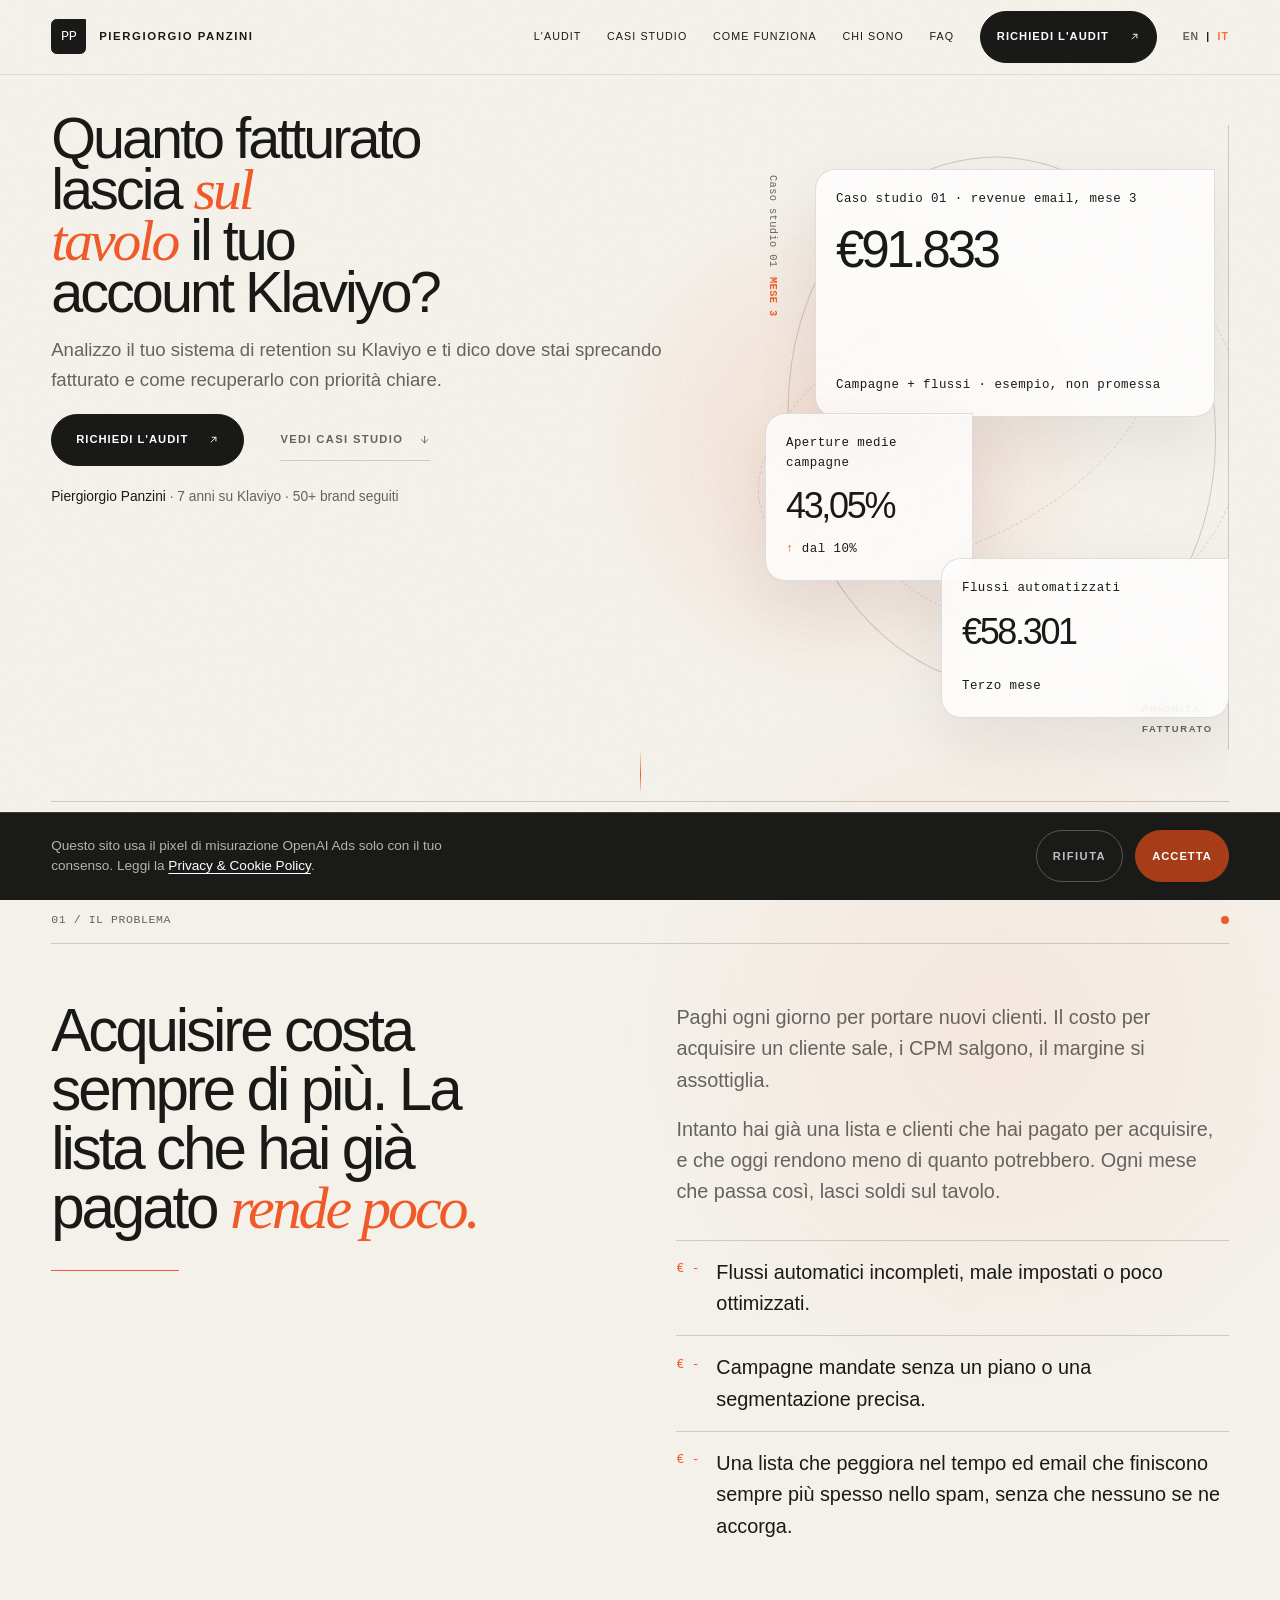
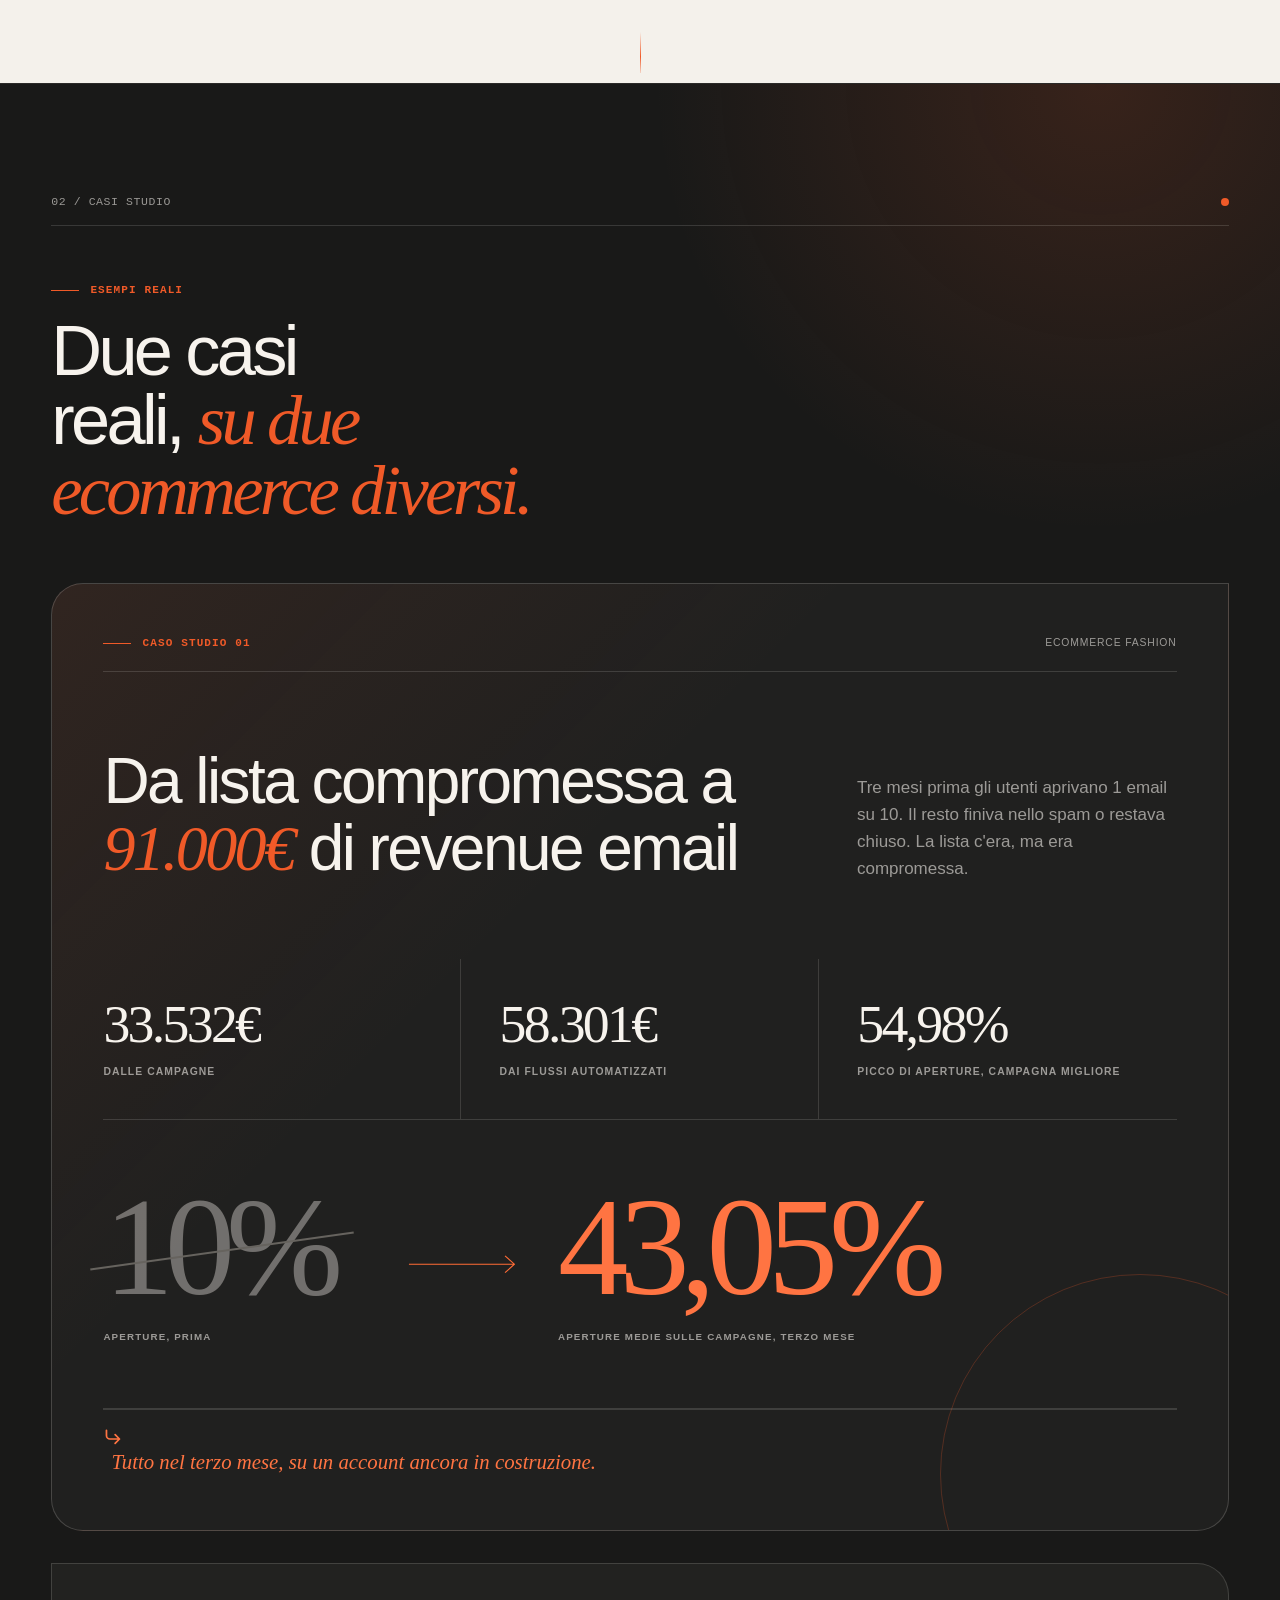
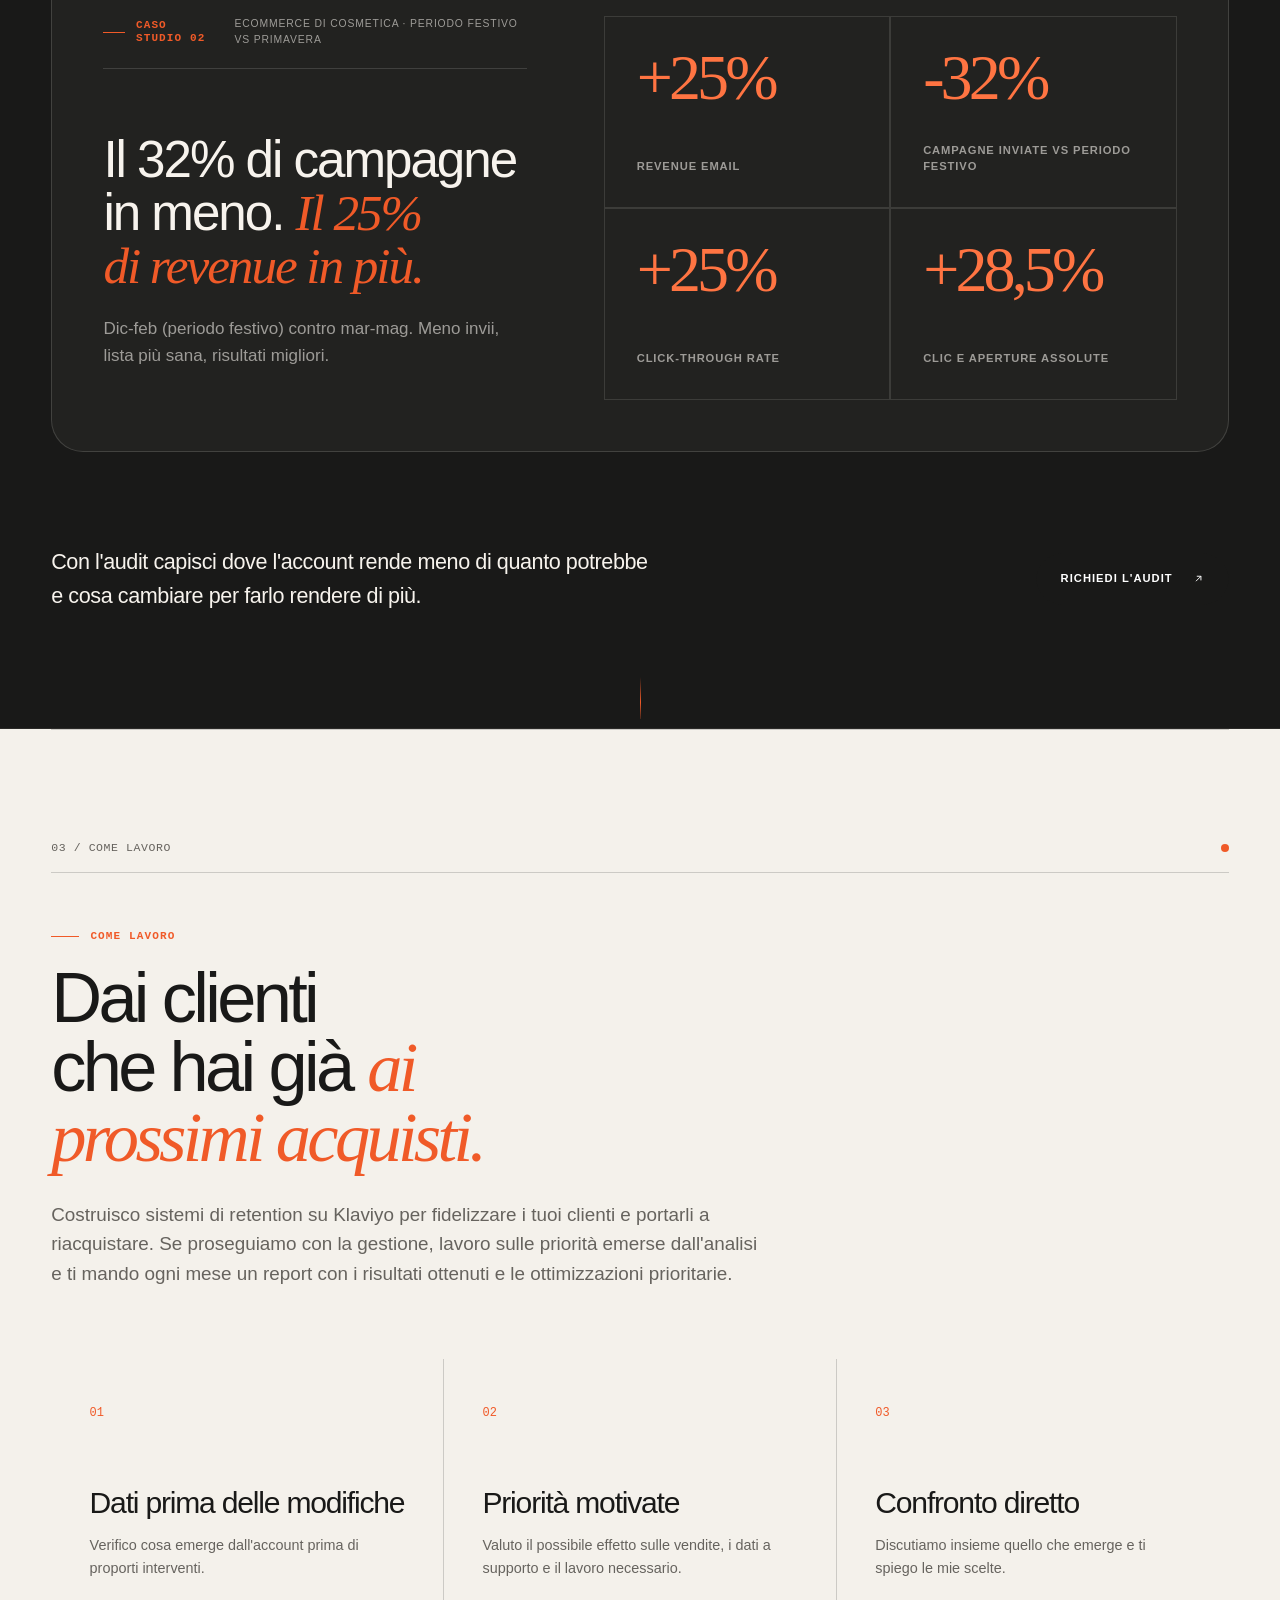
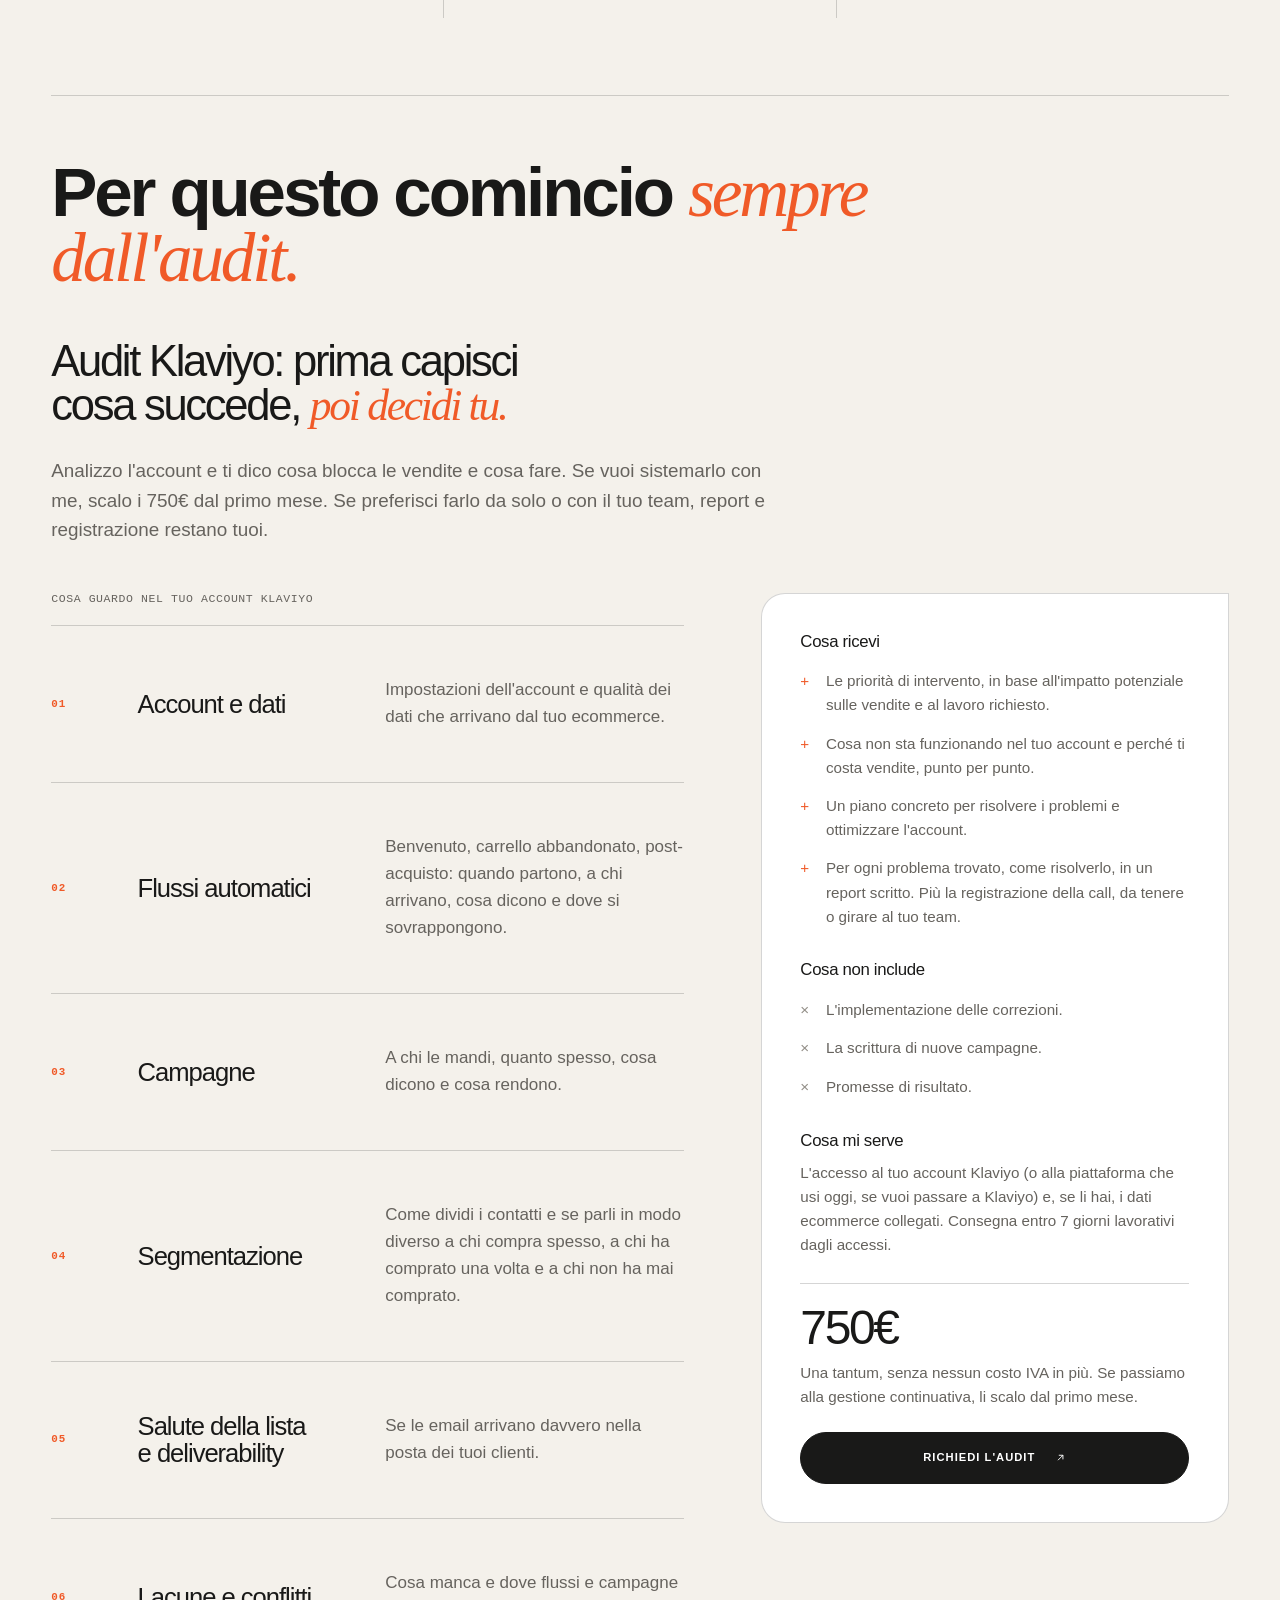
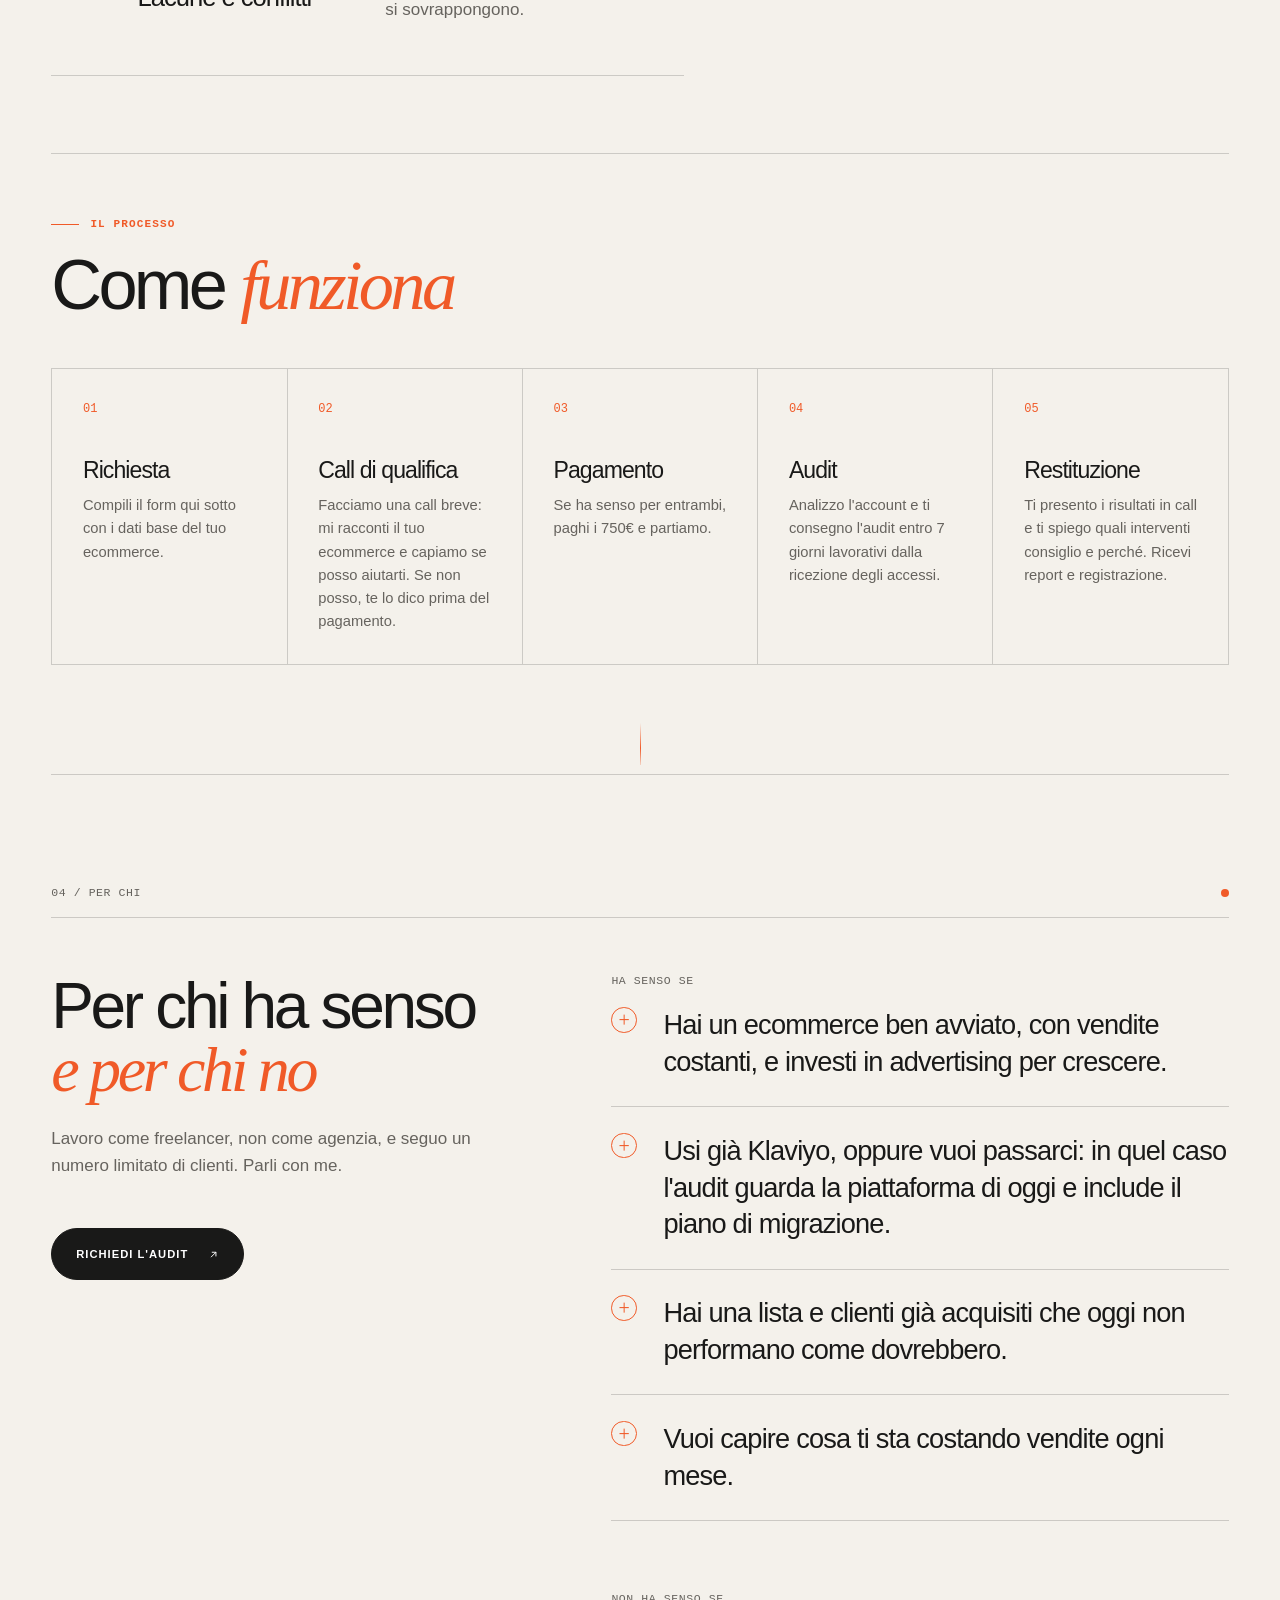
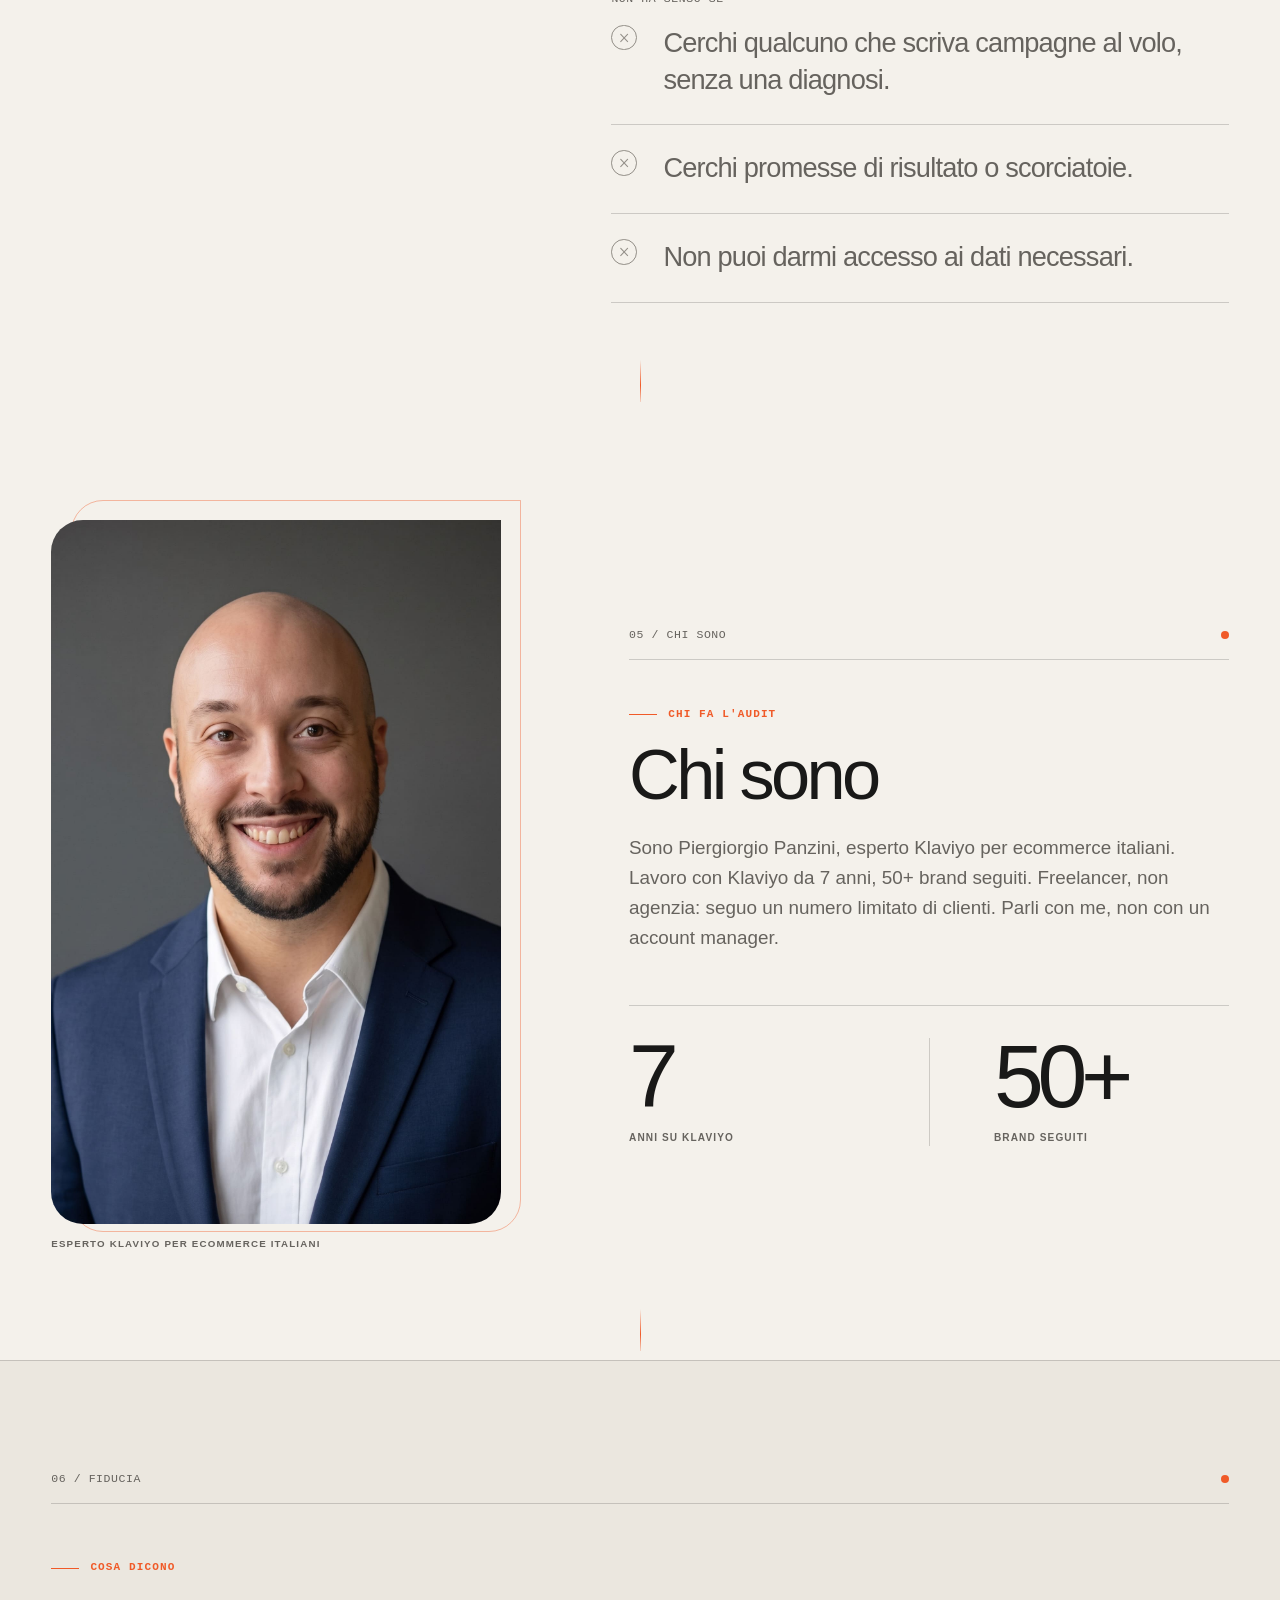
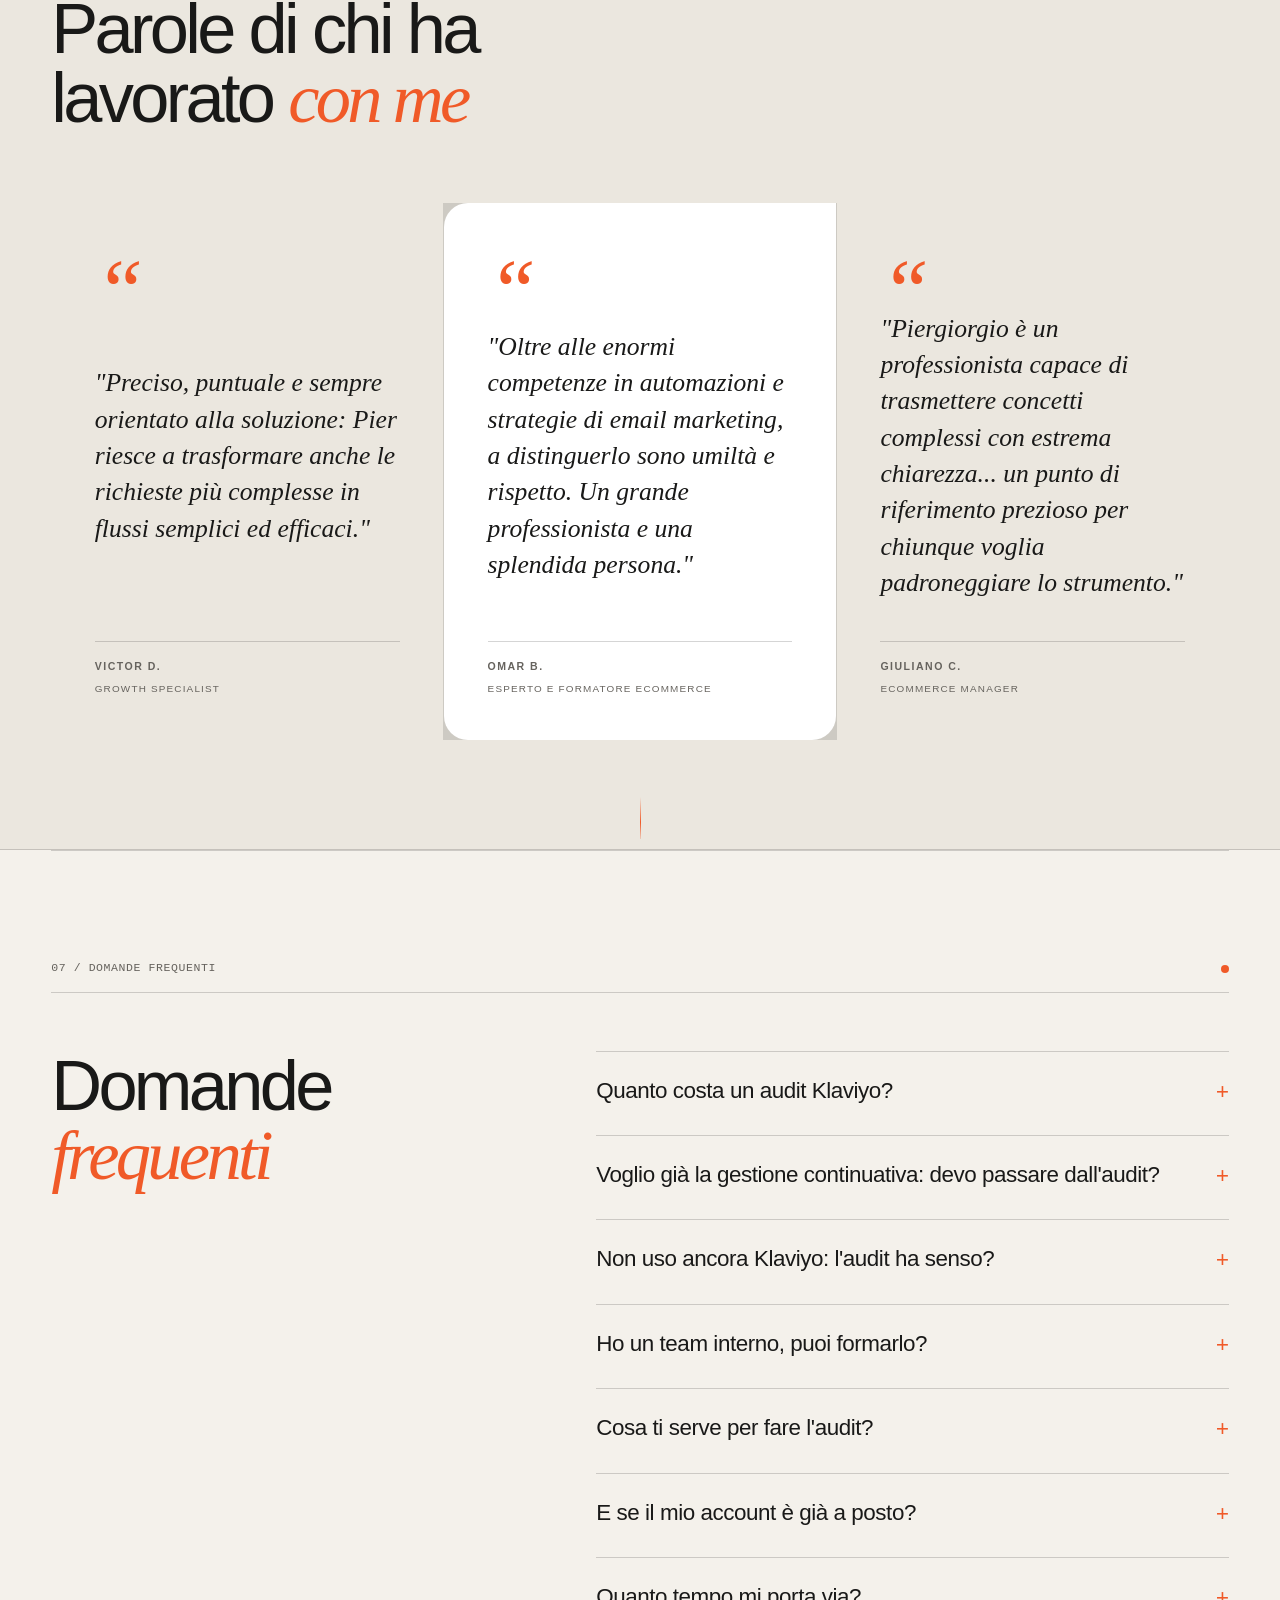
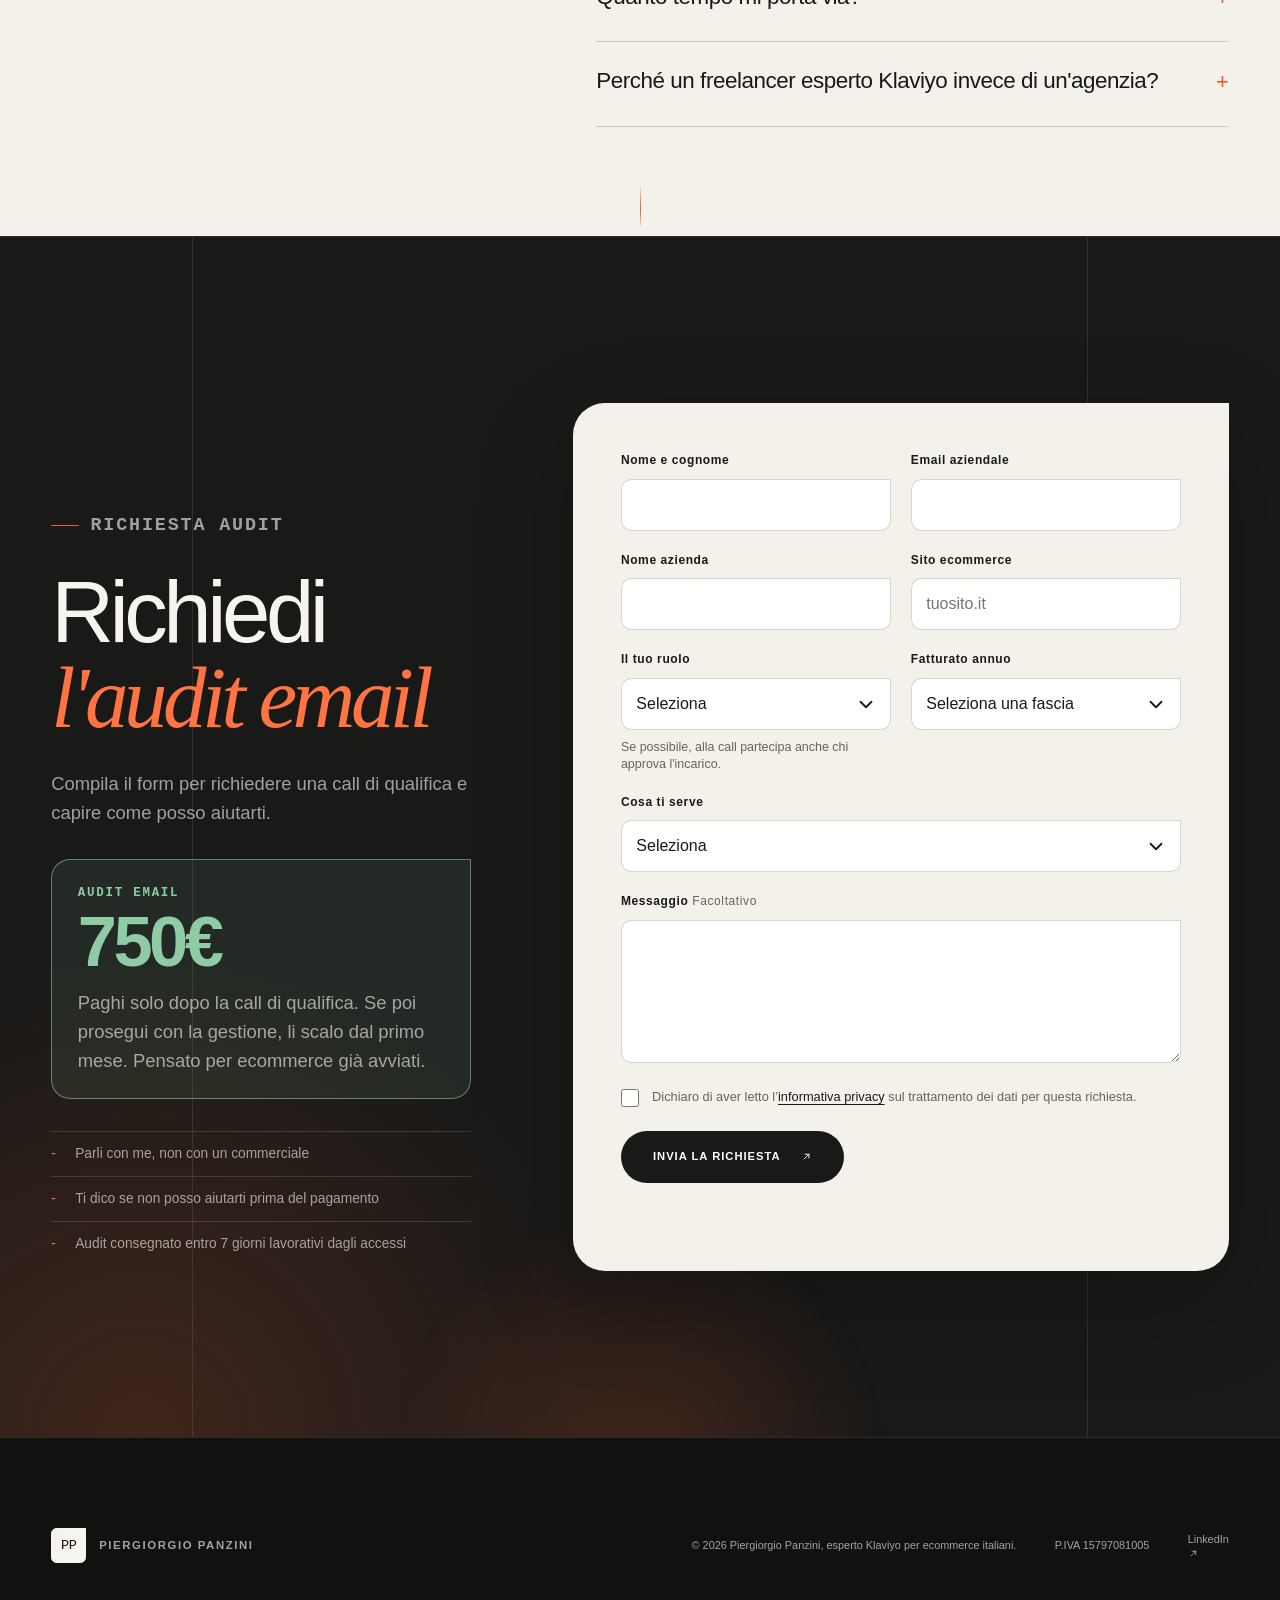
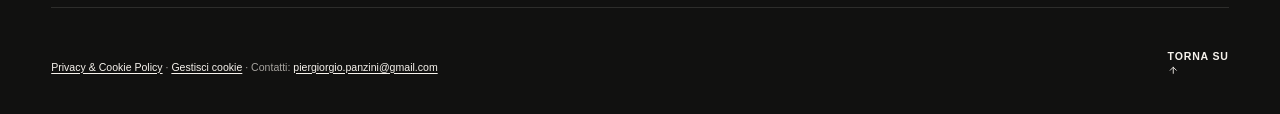
==== commit 6207ffc8: "Relaunch landing around a single offer: Klaviyo email audit - Restructure IT home as a PAS landing l" ====
--- a/index.html
+++ b/index.html
@@ -9,25 +9,189 @@
     oaiq("init",{pixelId:"G5g2G6h9mCLMykLsKtV5My"});
   </script>
   <meta name="viewport" content="width=device-width, initial-scale=1">
-  <title>Piergiorgio Panzini | Senior Klaviyo Specialist</title>
-  <meta name="description" content="Strategia, automazioni e gestione Klaviyo per ecommerce che fanno sul serio con la retention. Casi studio: 91.000€ di revenue email in 3 mesi da una lista compromessa.">
+  <title>Esperto Klaviyo, audit per ecommerce | Piergiorgio Panzini</title>
+  <meta name="description" content="Analizzo il tuo account Klaviyo: dove stai sprecando fatturato e come recuperarlo. Audit a 750€, scalati dal primo mese se prosegui.">
+  <meta name="author" content="Piergiorgio Panzini">
   <meta name="theme-color" content="#F4F1EB">
   <link rel="icon" type="image/svg+xml" href="/favicon.svg">
-  <link rel="canonical" href="https://www.panzini.pro/en/">
+  <link rel="canonical" href="https://www.panzini.pro/">
   <link rel="alternate" hreflang="en" href="https://www.panzini.pro/en/">
-  <link rel="alternate" hreflang="it" href="https://www.panzini.pro/en/">
-  <link rel="alternate" hreflang="x-default" href="https://www.panzini.pro/en/">
+  <link rel="alternate" hreflang="it" href="https://www.panzini.pro/">
+  <link rel="alternate" hreflang="x-default" href="https://www.panzini.pro/">
   <meta property="og:type" content="website">
-  <meta property="og:title" content="Piergiorgio Panzini | Senior Klaviyo Specialist">
-  <meta property="og:description" content="Strategia, automazioni e gestione Klaviyo per ecommerce che fanno sul serio con la retention. Casi studio: 91.000€ di revenue email in 3 mesi da una lista compromessa.">
+  <meta property="og:title" content="Audit Klaviyo per ecommerce italiani | Piergiorgio Panzini">
+  <meta property="og:description" content="Cosa non funziona nel tuo account Klaviyo e come farlo rendere di più. Audit a 750€, scalati dal primo mese se prosegui con la gestione.">
   <meta property="og:image" content="https://www.panzini.pro/piergiorgio.jpg">
   <meta property="og:url" content="https://www.panzini.pro/">
   <meta property="og:locale" content="it_IT">
+  <meta name="twitter:card" content="summary_large_image">
   <link rel="stylesheet" href="/assets/styles.css">
   <script src="/assets/main.js" defer></script>
+  <script type="application/ld+json">
+{
+  "@context": "https://schema.org",
+  "@graph": [
+    {
+      "@type": "Person",
+      "@id": "https://www.panzini.pro/#piergiorgio",
+      "name": "Piergiorgio Panzini",
+      "jobTitle": "Esperto Klaviyo per ecommerce italiani",
+      "description": "Piergiorgio Panzini, esperto Klaviyo per ecommerce italiani. Freelancer, lavora con Klaviyo da 7 anni e ha seguito 50+ brand.",
+      "url": "https://www.panzini.pro/",
+      "image": "https://www.panzini.pro/piergiorgio.jpg",
+      "email": "mailto:piergiorgio.panzini@gmail.com",
+      "knowsAbout": [
+        "Klaviyo",
+        "Email marketing",
+        "Retention per ecommerce",
+        "Automazioni email",
+        "Deliverability",
+        "Segmentazione clienti"
+      ],
+      "knowsLanguage": [
+        "it",
+        "en"
+      ],
+      "sameAs": [
+        "https://www.linkedin.com/in/piergiorgiopanzini/"
+      ]
+    },
+    {
+      "@type": "ProfessionalService",
+      "@id": "https://www.panzini.pro/#service",
+      "name": "Piergiorgio Panzini - Esperto Klaviyo",
+      "description": "Audit e gestione di Klaviyo per ecommerce italiani già avviati.",
+      "url": "https://www.panzini.pro/",
+      "image": "https://www.panzini.pro/piergiorgio.jpg",
+      "email": "piergiorgio.panzini@gmail.com",
+      "vatID": "IT15797081005",
+      "areaServed": {
+        "@type": "Country",
+        "name": "Italia"
+      },
+      "founder": {
+        "@id": "https://www.panzini.pro/#piergiorgio"
+      },
+      "priceRange": "€€",
+      "makesOffer": {
+        "@id": "https://www.panzini.pro/#audit"
+      }
+    },
+    {
+      "@type": "Offer",
+      "@id": "https://www.panzini.pro/#audit",
+      "name": "Audit email Klaviyo",
+      "description": "Analisi dell'account Klaviyo (o della piattaforma email attuale, con piano di migrazione a Klaviyo): dati, flussi automatici, campagne, segmentazione, salute della lista e deliverability, lacune e conflitti. Consegna entro 7 giorni lavorativi: report scritto con problemi, soluzioni e priorità, più la registrazione della call di restituzione. I 750€ vengono scalati dal primo mese se si prosegue con la gestione continuativa.",
+      "url": "https://www.panzini.pro/#audit",
+      "price": "750",
+      "priceCurrency": "EUR",
+      "priceSpecification": {
+        "@type": "UnitPriceSpecification",
+        "price": "750",
+        "priceCurrency": "EUR"
+      },
+      "areaServed": {
+        "@type": "Country",
+        "name": "Italia"
+      },
+      "seller": {
+        "@id": "https://www.panzini.pro/#piergiorgio"
+      },
+      "itemOffered": {
+        "@type": "Service",
+        "name": "Audit email Klaviyo",
+        "serviceType": "Audit di email marketing su Klaviyo",
+        "provider": {
+          "@id": "https://www.panzini.pro/#piergiorgio"
+        }
+      }
+    },
+    {
+      "@type": "WebSite",
+      "@id": "https://www.panzini.pro/#website",
+      "url": "https://www.panzini.pro/",
+      "name": "Piergiorgio Panzini",
+      "inLanguage": "it-IT",
+      "publisher": {
+        "@id": "https://www.panzini.pro/#piergiorgio"
+      }
+    },
+    {
+      "@type": "FAQPage",
+      "@id": "https://www.panzini.pro/#faq",
+      "inLanguage": "it-IT",
+      "mainEntity": [
+        {
+          "@type": "Question",
+          "name": "Quanto costa un audit Klaviyo?",
+          "acceptedAnswer": {
+            "@type": "Answer",
+            "text": "Il mio audit Klaviyo costa 750€ una tantum, senza nessun costo IVA in più. Guardo tutto il tuo account per dirti cosa non funziona, perché ti costa vendite e come riportarlo a fatturare con priorità chiare. Ricevi un report scritto e la registrazione della call. Se prosegui con la gestione, scalo i 750€ dal primo mese."
+          }
+        },
+        {
+          "@type": "Question",
+          "name": "Voglio già la gestione continuativa: devo passare dall'audit?",
+          "acceptedAnswer": {
+            "@type": "Answer",
+            "text": "Sì. La gestione parte sempre dall'audit. Prima di toccare flussi, campagne e segmenti devo vedere dove l'account rende meno di quanto potrebbe e cosa ottimizzare fin da subito, così partiamo dagli interventi che contano di più. Se proseguiamo insieme, i 750€ dell'audit li scalo dal primo mese."
+          }
+        },
+        {
+          "@type": "Question",
+          "name": "Non uso ancora Klaviyo: l'audit ha senso?",
+          "acceptedAnswer": {
+            "@type": "Answer",
+            "text": "Sì, ha senso. Analizzo la tua piattaforma email attuale, quindi flussi, campagne, segmentazione e salute della lista, e ti dico cosa ti fa perdere vendite oggi. In più ti consegno il piano di migrazione verso Klaviyo. Il prezzo è sempre 750€, che scalo dal primo mese se poi gestisco io l'account."
+          }
+        },
+        {
+          "@type": "Question",
+          "name": "Ho un team interno, puoi formarlo?",
+          "acceptedAnswer": {
+            "@type": "Answer",
+            "text": "Sì, su richiesta: ne parliamo nella call di qualifica. L'audit resta comunque il primo passo, perché dà al tuo team priorità chiare su cui lavorare e un report da usare come riferimento durante la formazione."
+          }
+        },
+        {
+          "@type": "Question",
+          "name": "Cosa ti serve per fare l'audit?",
+          "acceptedAnswer": {
+            "@type": "Answer",
+            "text": "Mi serve l'accesso al tuo account Klaviyo (o alla piattaforma email che usi oggi) e, se disponibili, i dati ecommerce collegati. Poi guardo account e dati, flussi automatici, campagne, segmentazione, salute della lista e deliverability, lacune e conflitti."
+          }
+        },
+        {
+          "@type": "Question",
+          "name": "E se il mio account è già a posto?",
+          "acceptedAnswer": {
+            "@type": "Answer",
+            "text": "Se il tuo account Klaviyo è già a posto, te lo dico in call senza giri di parole: anche questo ti evita lavoro inutile. Nel report trovi cosa ho verificato ed eventuali interventi che consiglio, più la registrazione della call da tenere o girare al team."
+          }
+        },
+        {
+          "@type": "Question",
+          "name": "Quanto tempo mi porta via?",
+          "acceptedAnswer": {
+            "@type": "Answer",
+            "text": "Poco. Da parte tua servono l'accesso a Klaviyo e due call, quella di qualifica e quella di restituzione. L'audit lo consegno entro 7 giorni lavorativi dalla ricezione degli accessi. Non devi preparare nulla di speciale oltre agli accessi richiesti."
+          }
+        },
+        {
+          "@type": "Question",
+          "name": "Perché un freelancer esperto Klaviyo invece di un'agenzia?",
+          "acceptedAnswer": {
+            "@type": "Answer",
+            "text": "Lavoro con Klaviyo da 7 anni e ho seguito più di 50 brand. Da freelancer seguo un numero limitato di clienti: parli direttamente con me: analizzo personalmente l'account e resto il tuo riferimento per tutto il lavoro. La call di qualifica è un filtro reciproco: se non posso aiutarti, te lo dico prima del pagamento."
+          }
+        }
+      ]
+    }
+  ]
+}
+  </script>
 </head>
 <body>
-  <a class="skip-link" href="#main">Vai al contenuto</a>
   <div class="consent-banner" data-consent-banner hidden>
     <div class="container consent-banner-inner">
       <p>Questo sito usa il pixel di misurazione OpenAI Ads solo con il tuo consenso. Leggi la <a href="/it/privacy/">Privacy &amp; Cookie Policy</a>.</p>
@@ -39,17 +203,17 @@
   </div>
   <header class="site-header" data-header>
     <nav class="nav container" aria-label="Navigazione principale">
-      <a class="brand" href="/" aria-label="Piergiorgio Panzini, home">
+      <a class="brand" href="/">
         <span class="brand-mark">PP</span>
         <span class="brand-name">Piergiorgio Panzini</span>
       </a>
       <div class="nav-desktop">
+        <a href="#audit">L'audit</a>
+        <a href="#case-studies">Casi studio</a>
+        <a href="#process">Come funziona</a>
         <a href="#about">Chi sono</a>
-        <a href="#case-studies">Casi studio</a>
-        <a href="#method">Metodo</a>
-        <a href="#services">Servizi</a>
-        <a href="#contact">Contatti</a>
-        <a class="button button-small" href="#contact">Richiedi una valutazione <span aria-hidden="true"><svg class="icon" viewBox="0 0 24 24"><path d="M7 17 17 7M9 7h8v8"/></svg></span></a>
+        <a href="#faq">FAQ</a>
+        <a class="button button-small" href="#contact">Richiedi l'audit <span aria-hidden="true"><svg class="icon" viewBox="0 0 24 24"><path d="M7 17 17 7M9 7h8v8"/></svg></span></a>
         <div class="language-switcher" aria-label="Seleziona lingua">
           <a href="/en/" lang="en">EN</a><span aria-hidden="true">|</span><a class="active" href="/" lang="it" aria-current="page">IT</a>
         </div>
@@ -61,12 +225,12 @@
     </nav>
     <div class="mobile-menu" id="mobile-menu" data-mobile-menu hidden>
       <div class="container mobile-menu-inner">
+        <a href="#audit">L'audit</a>
+        <a href="#case-studies">Casi studio</a>
+        <a href="#process">Come funziona</a>
         <a href="#about">Chi sono</a>
-        <a href="#case-studies">Casi studio</a>
-        <a href="#method">Metodo</a>
-        <a href="#services">Servizi</a>
-        <a href="#contact">Contatti</a>
-        <a class="button" href="#contact">Richiedi una valutazione <span aria-hidden="true"><svg class="icon" viewBox="0 0 24 24"><path d="M7 17 17 7M9 7h8v8"/></svg></span></a>
+        <a href="#faq">FAQ</a>
+        <a class="button" href="#contact">Richiedi l'audit <span aria-hidden="true"><svg class="icon" viewBox="0 0 24 24"><path d="M7 17 17 7M9 7h8v8"/></svg></span></a>
         <div class="language-switcher" aria-label="Seleziona lingua">
           <a href="/en/" lang="en">EN</a><span aria-hidden="true">|</span><a class="active" href="/" lang="it" aria-current="page">IT</a>
         </div>
@@ -78,77 +242,71 @@
     <section class="hero container">
       <div class="hero-glow" aria-hidden="true"></div>
       <div class="hero-content reveal">
-        <p class="kicker">Senior Klaviyo Specialist</p>
-        <h1>Il carrello abbandonato l'hai già risolto. Ora costruiamo <em>tutto il resto.</em></h1>
-        <p class="hero-intro">Strategia, automazioni e gestione Klaviyo per ecommerce che fanno sul serio con la retention - non solo con il recupero carrelli.</p>
+        <h1>Quanto fatturato lascia <em>sul tavolo</em> il tuo account Klaviyo?</h1>
+        <p class="hero-intro">Analizzo il tuo sistema di retention su Klaviyo e ti dico dove stai sprecando fatturato e come recuperarlo con priorità chiare.</p>
         <div class="hero-actions">
-          <a class="button" href="#contact">Richiedi una valutazione <span aria-hidden="true"><svg class="icon" viewBox="0 0 24 24"><path d="M7 17 17 7M9 7h8v8"/></svg></span></a>
-          <a class="text-link" href="#case-studies">Guarda i risultati <span aria-hidden="true"><svg class="icon" viewBox="0 0 24 24"><path d="M12 5v14M5 12l7 7 7-7"/></svg></span></a>
-        </div>
+          <a class="button" href="#contact">Richiedi l'audit <span aria-hidden="true"><svg class="icon" viewBox="0 0 24 24"><path d="M7 17 17 7M9 7h8v8"/></svg></span></a>
+          <a class="text-link" href="#case-studies">Vedi casi studio <span aria-hidden="true"><svg class="icon" viewBox="0 0 24 24"><path d="M12 5v14M5 12l7 7 7-7"/></svg></span></a>
+        </div>
+        <p class="hero-signature"><strong>Piergiorgio Panzini</strong> · 7 anni su Klaviyo · 50+ brand seguiti</p>
       </div>
       <div class="hero-observatory" data-observatory aria-hidden="true">
         <div class="observatory-orbit"></div>
         <div class="data-card data-card-revenue" data-parallax="0.7">
-          <span class="data-label">Revenue email · mese 3</span>
+          <span class="data-label">Caso studio 01 · revenue email, mese 3</span>
           <strong>€91.833</strong>
-          <span class="data-trend">Campagne + flow</span>
-          <svg class="sparkline" viewBox="0 0 180 54"><path class="chart-grid" d="M0 42H180M0 24H180"/><path class="chart-line" d="M2 45C24 44 29 36 45 37S69 42 84 30s22-8 34-17 22 4 34-2 18-8 26-8"/><circle cx="178" cy="3" r="3"/></svg>
+          <span class="data-trend">Campagne + flussi · esempio, non promessa</span>
         </div>
         <div class="data-card data-card-open" data-parallax="1.05">
-          <span class="data-label">Open rate medio</span>
+          <span class="data-label">Aperture medie campagne</span>
           <strong>43,05%</strong>
           <span class="data-trend"><b>↑</b> dal 10%</span>
         </div>
         <div class="data-card data-card-flows" data-parallax="0.45">
-          <span class="data-label">Flow automatizzati</span>
+          <span class="data-label">Flussi automatizzati</span>
           <strong>€58.301</strong>
-          <div class="flow-bars"><i></i><i></i><i></i><i></i><i></i><i></i></div>
-        </div>
-        <div class="observatory-stamp"><span>Sistema retention</span><b>Live</b></div>
-      </div>
-      <div class="hero-index" aria-hidden="true"><span>Retention</span><span>Strategia</span><span>Sistemi</span></div>
+          <span class="data-trend">Terzo mese</span>
+        </div>
+        <div class="observatory-stamp"><span>Caso studio 01</span><b>Mese 3</b></div>
+      </div>
+      <div class="hero-index" aria-hidden="true"><span>Audit</span><span>Priorità</span><span>Fatturato</span></div>
     </section>
 
     <section class="section problem container" id="problem">
-      <div class="section-number" aria-hidden="true">01 / Problema</div>
+      <div class="section-number" aria-hidden="true">01 / Il problema</div>
       <div class="problem-grid">
         <div class="reveal">
-          <h2>La maggior parte degli account Klaviyo è costruita a metà</h2>
+          <h2>Acquisire costa sempre di più. La lista che hai già pagato <em>rende poco.</em></h2>
           <div class="gold-rule"></div>
-          <blockquote>"Klaviyo non è un tool per mandare email. È il tessuto connettivo del tuo business. La maggior parte dei brand ne usa il 20%."</blockquote>
-        </div>
-        <p class="problem-copy reveal">Quasi tutti gli account Klaviyo gestiscono flussi e campagne come compartimenti stagni. Io collego la strategia di retention ai dati reali del tuo business. Integrando ogni touchpoint - dall'acquisizione a pagamento al post-vendita - costruisco sistemi che generano crescita prevedibile nel tempo, non email una tantum.</p>
+        </div>
+        <div class="problem-copy reveal">
+          <p>Paghi ogni giorno per portare nuovi clienti. Il costo per acquisire un cliente sale, i CPM salgono, il margine si assottiglia.</p>
+          <p>Intanto hai già una lista e clienti che hai pagato per acquisire, e che oggi rendono meno di quanto potrebbero. Ogni mese che passa così, lasci soldi sul tavolo.</p>
+          <ul class="problem-points">
+            <li>Flussi automatici incompleti, male impostati o poco ottimizzati.</li>
+            <li>Campagne mandate senza un piano o una segmentazione precisa.</li>
+            <li>Una lista che peggiora nel tempo ed email che finiscono sempre più spesso nello spam, senza che nessuno se ne accorga.</li>
+          </ul>
+        </div>
       </div>
     </section>
 
     <section class="section case-studies" id="case-studies">
       <div class="container">
-        <div class="section-number" aria-hidden="true">02 / Risultati</div>
+        <div class="section-number" aria-hidden="true">02 / Casi studio</div>
         <header class="section-heading reveal">
-          <p class="kicker">Casi studio</p>
-          <h2>Risultati, <em>non promesse</em></h2>
-          <p>Numeri veri da account veri. Nessuno screenshot scelto dalla settimana buona: finestre di tre mesi, verificabili in Klaviyo.</p>
+          <p class="kicker">Esempi reali</p>
+          <h2>Due casi reali, <em>su due ecommerce diversi.</em></h2>
         </header>
 
         <article class="case-featured reveal">
           <div class="case-topline">
             <p class="kicker">Caso studio 01</p>
-            <span class="tag">Ecommerce italiano - Klaviyo</span>
+            <span class="tag">Ecommerce fashion</span>
           </div>
           <div class="case-intro">
             <h3>Da lista compromessa a <em>91.000€</em> di revenue email</h3>
             <p>Tre mesi prima gli utenti aprivano 1 email su 10. Il resto finiva nello spam o restava chiuso. La lista c'era, ma era compromessa.</p>
-          </div>
-          <div class="before-after" aria-label="Tasso di apertura aumentato dal 10 percento al 43,05 percento">
-            <div class="before">
-              <span class="metric struck">10%</span>
-              <span class="metric-label">aperture, prima</span>
-            </div>
-            <svg class="result-arrow" viewBox="0 0 120 24" aria-hidden="true"><path d="M1 12h113M104 3l10 9-10 9"/></svg>
-            <div class="after">
-              <span class="metric metric-gold count-up" data-to="43.05" data-decimals="2" data-suffix="%">43,05%</span>
-              <span class="metric-label">aperture medie sulle campagne, terzo mese</span>
-            </div>
           </div>
           <div class="stat-row stagger-group">
             <div class="stat">
@@ -164,6 +322,17 @@
               <span class="stat-label">picco di aperture, campagna migliore</span>
             </div>
           </div>
+          <div class="before-after" aria-label="Tasso di apertura aumentato dal 10 percento al 43,05 percento">
+            <div class="before">
+              <span class="metric struck">10%</span>
+              <span class="metric-label">aperture, prima</span>
+            </div>
+            <svg class="result-arrow" viewBox="0 0 120 24" aria-hidden="true"><path d="M1 12h113M104 3l10 9-10 9"/></svg>
+            <div class="after">
+              <span class="metric metric-gold count-up" data-to="43.05" data-decimals="2" data-suffix="%">43,05%</span>
+              <span class="metric-label">aperture medie sulle campagne, terzo mese</span>
+            </div>
+          </div>
           <p class="case-closing"><span aria-hidden="true"><svg class="icon" viewBox="0 0 24 24"><path d="M4 5v6a4 4 0 0 0 4 4h11M14 10l5 5-5 5"/></svg></span> Tutto nel terzo mese, su un account ancora in costruzione.</p>
         </article>
 
@@ -171,83 +340,117 @@
           <div class="case-secondary-copy">
             <div class="case-topline">
               <p class="kicker">Caso studio 02</p>
-              <span class="tag">Periodo festivo vs primavera - stesso account</span>
+              <span class="tag">Ecommerce di cosmetica · periodo festivo vs primavera</span>
             </div>
             <h3>Il 32% di campagne in meno. <em>Il 25% di revenue in più.</em></h3>
             <p>Dic-feb (periodo festivo) contro mar-mag. Meno invii, lista più sana, risultati migliori.</p>
-            <p class="takeaway">Meno campagne, ognuna lavora di più. <span aria-hidden="true"><svg class="icon" viewBox="0 0 24 24"><path d="M7 17 17 7M9 7h8v8"/></svg></span></p>
           </div>
           <div class="mini-stats stagger-group">
+            <div class="mini-stat"><span class="count-up" data-to="25" data-prefix="+" data-suffix="%">+25%</span><p>revenue email</p></div>
+            <div class="mini-stat"><span class="count-up" data-to="32" data-prefix="-" data-suffix="%">-32%</span><p>campagne inviate vs periodo festivo</p></div>
             <div class="mini-stat"><span class="count-up" data-to="25" data-prefix="+" data-suffix="%">+25%</span><p>click-through rate</p></div>
             <div class="mini-stat"><span class="count-up" data-to="28.5" data-decimals="1" data-prefix="+" data-suffix="%">+28,5%</span><p>clic e aperture assolute</p></div>
-            <div class="mini-stat"><span class="count-up" data-to="32" data-prefix="-" data-suffix="%">-32%</span><p>campagne inviate vs periodo festivo</p></div>
-            <div class="mini-stat"><span class="count-up" data-to="25" data-prefix="+" data-suffix="%">+25%</span><p>revenue email</p></div>
           </div>
         </article>
-      </div>
-    </section>
-
-    <section class="section method" id="method">
-      <div class="container">
-        <div class="section-number" aria-hidden="true">03 / Metodo</div>
-        <div class="method-intro">
-          <header class="section-heading reveal">
-            <p class="kicker">Il mio metodo</p>
-            <h2>L'approccio <em>ecosistema</em></h2>
-            <p>Un programma di retention ben costruito non è una sequenza di email: è un progetto che collega acquisizione, dati di prodotto, relazioni omnicanale e post-vendita in un unico sistema che performa.</p>
-          </header>
-        </div>
-        <div class="ecosystem-map reveal" data-ecosystem aria-hidden="true">
-          <svg viewBox="0 0 1000 190" preserveAspectRatio="none">
-            <path class="ecosystem-track" d="M70 96C180 18 260 174 380 96S570 18 690 96 826 166 930 96"/>
-            <path class="ecosystem-progress" d="M70 96C180 18 260 174 380 96S570 18 690 96 826 166 930 96"/>
-          </svg>
-          <ol>
-            <li><i></i><span>Acquisizione</span></li>
-            <li><i></i><span>Segmentazione</span></li>
-            <li><i></i><span>Flow</span></li>
-            <li><i></i><span>Campagne</span></li>
-            <li><i></i><span>Riacquisto</span></li>
-            <li><i></i><span>LTV</span></li>
-          </ol>
-        </div>
-        <div class="method-grid stagger-group">
-          <article class="method-card"><span>01</span><h3>Allineamento con il paid</h3><p>Sincronizzo i segmenti Klaviyo con Meta e Google per abbassare il CAC ed escludere i clienti esistenti dalla spesa in prospecting.</p></article>
-          <article class="method-card"><span>02</span><h3>Product intelligence</h3><p>Uso zero e first-party data per prevedere quando il cliente ricomprerà e cosa proporgli, in base al comportamento reale.</p></article>
-          <article class="method-card"><span>03</span><h3>UGC e social proof</h3><p>Automatizzo la raccolta e l'uso delle recensioni nel momento esatto di massima soddisfazione del cliente.</p></article>
-          <article class="method-card"><span>04</span><h3>Orchestrazione multicanale</h3><p>Email, SMS, WhatsApp e push si incastrano senza sovrapporsi: il cliente viene raggiunto dove risponde davvero.</p></article>
-          <article class="method-card"><span>05</span><h3>Esperienza post-acquisto</h3><p>La seconda vendita richiede strategia, pertinenza e precisione. Ottimizzo ogni touchpoint, dal tracking al riordino.</p></article>
-          <article class="method-card"><span>06</span><h3>LTV come stella polare</h3><p>Il focus è sempre il valore di lungo periodo di ogni cliente: è per questo che la retention esiste.</p></article>
-        </div>
-      </div>
-    </section>
-
-    <section class="section services container" id="services">
-      <div class="section-number" aria-hidden="true">04 / Servizi</div>
-      <header class="services-heading reveal">
-        <h2>Cosa faccio</h2>
-        <div class="gold-rule"></div>
-        <p class="kicker">Soluzioni Klaviyo su misura</p>
+
+        <div class="case-bridge reveal">
+          <p>Con l'audit capisci dove l'account rende meno di quanto potrebbe e cosa cambiare per farlo rendere di più.</p>
+          <a class="button" href="#contact">Richiedi l'audit <span aria-hidden="true"><svg class="icon" viewBox="0 0 24 24"><path d="M7 17 17 7M9 7h8v8"/></svg></span></a>
+        </div>
+      </div>
+    </section>
+
+    <section class="section solution container" id="solution">
+      <div class="section-number" aria-hidden="true">03 / Come lavoro</div>
+      <header class="section-heading reveal">
+        <p class="kicker">Come lavoro</p>
+        <h2>Dai clienti che hai già <em>ai prossimi acquisti.</em></h2>
+        <p>Costruisco sistemi di retention su Klaviyo per fidelizzare i tuoi clienti e portarli a riacquistare. Se proseguiamo con la gestione, lavoro sulle priorità emerse dall'analisi e ti mando ogni mese un report con i risultati ottenuti e le ottimizzazioni prioritarie.</p>
       </header>
-      <div class="service-list stagger-group">
-        <article class="service-row"><span>01</span><h3>Strategia &amp; Audit</h3><p>Analisi tecnica e strategica in profondità del tuo account per individuare dispersioni e revenue non sfruttata.</p><i aria-hidden="true"><svg class="icon" viewBox="0 0 24 24"><path d="M7 17 17 7M9 7h8v8"/></svg></i></article>
-        <article class="service-row"><span>02</span><h3>Flussi &amp; Automazioni</h3><p>Sequenze automatizzate costruite sui dati, che nutrono i tuoi clienti 24 ore su 24, 7 giorni su 7.</p><i aria-hidden="true"><svg class="icon" viewBox="0 0 24 24"><path d="M7 17 17 7M9 7h8v8"/></svg></i></article>
-        <article class="service-row"><span>03</span><h3>Gestione campagne</h3><p>Piano editoriale, segmentazione ed esecuzione di campagne ad alta conversione.</p><i aria-hidden="true"><svg class="icon" viewBox="0 0 24 24"><path d="M7 17 17 7M9 7h8v8"/></svg></i></article>
-        <article class="service-row"><span>04</span><h3>Report &amp; Analisi</h3><p>Monitoraggio continuo delle performance e report approfonditi che guidano l'evoluzione del tuo ecosistema di retention.</p><i aria-hidden="true"><svg class="icon" viewBox="0 0 24 24"><path d="M7 17 17 7M9 7h8v8"/></svg></i></article>
-      </div>
-    </section>
-
-    <section class="section testimonials">
-      <div class="container">
-        <div class="section-number" aria-hidden="true">05 / Fiducia</div>
+      <div class="method-grid stagger-group">
+        <article class="method-card"><span>01</span><h3>Dati prima delle modifiche</h3><p>Verifico cosa emerge dall'account prima di proporti interventi.</p></article>
+        <article class="method-card"><span>02</span><h3>Priorità motivate</h3><p>Valuto il possibile effetto sulle vendite, i dati a supporto e il lavoro necessario.</p></article>
+        <article class="method-card"><span>03</span><h3>Confronto diretto</h3><p>Discutiamo insieme quello che emerge e ti spiego le mie scelte.</p></article>
+      </div>
+      <div class="audit-block" id="audit">
+        <p class="solution-bridge reveal">Per questo comincio <em>sempre dall'audit.</em></p>
         <header class="section-heading reveal">
-          <p class="kicker">Dicono di me</p>
-          <h2>La fiducia di founder e <em>responsabili marketing</em></h2>
+        <h2>Audit Klaviyo: prima capisci cosa succede, <em>poi decidi tu.</em></h2>
+        <p>Analizzo l'account e ti dico cosa blocca le vendite e cosa fare. Se vuoi sistemarlo con me, scalo i 750€ dal primo mese. Se preferisci farlo da solo o con il tuo team, report e registrazione restano tuoi.</p>
         </header>
-        <div class="testimonial-grid stagger-group">
-          <figure><span class="quote-mark" aria-hidden="true">“</span><blockquote>"Piergiorgio è un professionista capace di trasmettere concetti complessi con estrema chiarezza... un punto di riferimento prezioso per chiunque voglia padroneggiare lo strumento."</blockquote><figcaption>Giuliano C.</figcaption></figure>
-          <figure><span class="quote-mark" aria-hidden="true">“</span><blockquote>"Preciso, puntuale e sempre orientato alla soluzione: Pier riesce a trasformare anche le richieste più complesse in flussi semplici ed efficaci."</blockquote><figcaption>Victor D.</figcaption></figure>
-          <figure><span class="quote-mark" aria-hidden="true">“</span><blockquote>"Oltre alle enormi competenze in automazioni e strategie di email marketing, a distinguerlo sono umiltà e rispetto. Un grande professionista e una splendida persona."</blockquote><figcaption>Omar B.</figcaption></figure>
+      <div class="offer-layout">
+        <div class="reveal">
+          <h3 class="offer-subtitle">Cosa guardo nel tuo account Klaviyo</h3>
+          <div class="service-list stagger-group">
+            <article class="service-row"><span>01</span><h3>Account e dati</h3><p>Impostazioni dell'account e qualità dei dati che arrivano dal tuo ecommerce.</p></article>
+            <article class="service-row"><span>02</span><h3>Flussi automatici</h3><p>Benvenuto, carrello abbandonato, post-acquisto: quando partono, a chi arrivano, cosa dicono e dove si sovrappongono.</p></article>
+            <article class="service-row"><span>03</span><h3>Campagne</h3><p>A chi le mandi, quanto spesso, cosa dicono e cosa rendono.</p></article>
+            <article class="service-row"><span>04</span><h3>Segmentazione</h3><p>Come dividi i contatti e se parli in modo diverso a chi compra spesso, a chi ha comprato una volta e a chi non ha mai comprato.</p></article>
+            <article class="service-row"><span>05</span><h3>Salute della lista e deliverability</h3><p>Se le email arrivano davvero nella posta dei tuoi clienti.</p></article>
+            <article class="service-row"><span>06</span><h3>Lacune e conflitti</h3><p>Cosa manca e dove flussi e campagne si sovrappongono.</p></article>
+          </div>
+        </div>
+        <aside class="offer-panel reveal" aria-label="Riepilogo dell'audit">
+          <h3>Cosa ricevi</h3>
+          <ul>
+            <li>Le priorità di intervento, in base all'impatto potenziale sulle vendite e al lavoro richiesto.</li>
+            <li>Cosa non sta funzionando nel tuo account e perché ti costa vendite, punto per punto.</li>
+            <li>Un piano concreto per risolvere i problemi e ottimizzare l'account.</li>
+            <li>Per ogni problema trovato, come risolverlo, in un report scritto. Più la registrazione della call, da tenere o girare al tuo team.</li>
+          </ul>
+          <h3>Cosa non include</h3>
+          <ul class="offer-excluded">
+            <li>L'implementazione delle correzioni.</li>
+            <li>La scrittura di nuove campagne.</li>
+            <li>Promesse di risultato.</li>
+          </ul>
+          <h3>Cosa mi serve</h3>
+          <p>L'accesso al tuo account Klaviyo (o alla piattaforma che usi oggi, se vuoi passare a Klaviyo) e, se li hai, i dati ecommerce collegati. Consegna entro 7 giorni lavorativi dagli accessi.</p>
+          <div class="offer-price">
+            <strong>750€</strong>
+            <span>Una tantum, senza nessun costo IVA in più. Se passiamo alla gestione continuativa, li scalo dal primo mese.</span>
+          </div>
+          <a class="button" href="#contact">Richiedi l'audit <span aria-hidden="true"><svg class="icon" viewBox="0 0 24 24"><path d="M7 17 17 7M9 7h8v8"/></svg></span></a>
+        </aside>
+      </div>
+      </div>
+      <div class="process-block" id="process">
+        <header class="section-heading reveal">
+          <p class="kicker">Il processo</p>
+          <h2>Come <em>funziona</em></h2>
+        </header>
+      <ol class="process-steps stagger-group">
+        <li><h3>Richiesta</h3><p>Compili il form qui sotto con i dati base del tuo ecommerce.</p></li>
+        <li><h3>Call di qualifica</h3><p>Facciamo una call breve: mi racconti il tuo ecommerce e capiamo se posso aiutarti. Se non posso, te lo dico prima del pagamento.</p></li>
+        <li><h3>Pagamento</h3><p>Se ha senso per entrambi, paghi i 750€ e partiamo.</p></li>
+        <li><h3>Audit</h3><p>Analizzo l'account e ti consegno l'audit entro 7 giorni lavorativi dalla ricezione degli accessi.</p></li>
+        <li><h3>Restituzione</h3><p>Ti presento i risultati in call e ti spiego quali interventi consiglio e perché. Ricevi report e registrazione.</p></li>
+      </ol>
+      </div>
+    </section>
+
+    <section class="section fit container" id="fit">
+      <div class="section-number" aria-hidden="true">04 / Per chi</div>
+      <div class="fit-grid">
+        <header class="reveal"><h2>Per chi ha senso <em>e per chi no</em></h2><p>Lavoro come freelancer, non come agenzia, e seguo un numero limitato di clienti. Parli con me.</p><a class="button fit-cta" href="#contact">Richiedi l'audit <span aria-hidden="true"><svg class="icon" viewBox="0 0 24 24"><path d="M7 17 17 7M9 7h8v8"/></svg></span></a></header>
+        <div class="fit-columns">
+          <div>
+            <h3>Ha senso se</h3>
+            <ul class="fit-list stagger-group">
+              <li><span aria-hidden="true">+</span><p>Hai un ecommerce ben avviato, con vendite costanti, e investi in advertising per crescere.</p></li>
+              <li><span aria-hidden="true">+</span><p>Usi già Klaviyo, oppure vuoi passarci: in quel caso l'audit guarda la piattaforma di oggi e include il piano di migrazione.</p></li>
+              <li><span aria-hidden="true">+</span><p>Hai una lista e clienti già acquisiti che oggi non performano come dovrebbero.</p></li>
+              <li><span aria-hidden="true">+</span><p>Vuoi capire cosa ti sta costando vendite ogni mese.</p></li>
+            </ul>
+          </div>
+          <div>
+            <h3>Non ha senso se</h3>
+            <ul class="fit-list fit-list-no stagger-group">
+              <li><span aria-hidden="true">×</span><p>Cerchi qualcuno che scriva campagne al volo, senza una diagnosi.</p></li>
+              <li><span aria-hidden="true">×</span><p>Cerchi promesse di risultato o scorciatoie.</p></li>
+              <li><span aria-hidden="true">×</span><p>Non puoi darmi accesso ai dati necessari.</p></li>
+            </ul>
+          </div>
         </div>
       </div>
     </section>
@@ -255,32 +458,52 @@
     <section class="section about" id="about">
       <div class="container about-grid">
         <figure class="portrait reveal">
-          <img src="/piergiorgio.jpg" data-root-asset="piergiorgio.jpg" alt="Piergiorgio Panzini" width="1664" height="2192" loading="lazy">
-          <figcaption>Senior Klaviyo Specialist</figcaption>
+          <img src="/piergiorgio.jpg" data-root-asset="piergiorgio.jpg" alt="Piergiorgio Panzini, esperto Klaviyo per ecommerce italiani" width="1664" height="2192" loading="lazy">
+          <figcaption>Esperto Klaviyo per ecommerce italiani</figcaption>
         </figure>
         <div class="about-copy reveal">
-          <div class="section-number" aria-hidden="true">06 / Chi sono</div>
-          <p class="kicker">Lo specialista</p>
+          <div class="section-number" aria-hidden="true">05 / Chi sono</div>
+          <p class="kicker">Chi fa l'audit</p>
           <h2>Chi sono</h2>
-          <p>Sono Piergiorgio Panzini. Lavoro con Klaviyo da 7 anni e aiuto i brand a passare dal "mandare email" al "gestire relazioni". Il mio approccio è selettivo: seguo un numero limitato di clienti, così ognuno riceve l'attenzione che merita. Non stai assumendo un'agenzia: stai scegliendo un partner.</p>
+          <p>Sono Piergiorgio Panzini, esperto Klaviyo per ecommerce italiani. Lavoro con Klaviyo da 7 anni, 50+ brand seguiti. Freelancer, non agenzia: seguo un numero limitato di clienti. Parli con me, non con un account manager.</p>
           <div class="about-stats">
-            <div><span class="count-up" data-to="7">7</span><small>Anni di esperienza</small></div>
+            <div><span class="count-up" data-to="7">7</span><small>Anni su Klaviyo</small></div>
             <div><span class="count-up" data-to="50" data-suffix="+">50+</span><small>Brand seguiti</small></div>
           </div>
         </div>
       </div>
     </section>
 
-    <section class="section fit container">
-      <div class="section-number" aria-hidden="true">07 / Fit</div>
-      <div class="fit-grid">
-        <header class="reveal"><h2>Con chi lavoro</h2><p>Non lavoro con tutti. I miei sistemi richiedono una certa scala e un mindset professionale per funzionare davvero.</p></header>
-        <ul class="fit-list stagger-group">
-          <li><span aria-hidden="true">+</span><p>Brand con un product-market fit consolidato che vogliono scalare.</p></li>
-          <li><span aria-hidden="true">+</span><p>Account avviati ma sottoperformanti che hanno bisogno di un reset strategico.</p></li>
-          <li><span aria-hidden="true">+</span><p>Brand che cercano un partner strategico di lungo periodo, non un intervento spot.</p></li>
-          <li><span aria-hidden="true">+</span><p>Disponibilità a condividere contesto e dati di business per una strategia completa.</p></li>
-        </ul>
+    <section class="section testimonials">
+      <div class="container">
+        <div class="section-number" aria-hidden="true">06 / Fiducia</div>
+        <header class="section-heading reveal">
+          <p class="kicker">Cosa dicono</p>
+          <h2>Parole di chi ha lavorato <em>con me</em></h2>
+        </header>
+        <div class="testimonial-grid stagger-group">
+          <figure><span class="quote-mark" aria-hidden="true">“</span><blockquote>"Preciso, puntuale e sempre orientato alla soluzione: Pier riesce a trasformare anche le richieste più complesse in flussi semplici ed efficaci."</blockquote><figcaption>Victor D.<span class="testimonial-role">Growth Specialist</span></figcaption></figure>
+          <figure><span class="quote-mark" aria-hidden="true">“</span><blockquote>"Oltre alle enormi competenze in automazioni e strategie di email marketing, a distinguerlo sono umiltà e rispetto. Un grande professionista e una splendida persona."</blockquote><figcaption>Omar B.<span class="testimonial-role">Esperto e formatore ecommerce</span></figcaption></figure>          <figure><span class="quote-mark" aria-hidden="true">“</span><blockquote>"Piergiorgio è un professionista capace di trasmettere concetti complessi con estrema chiarezza... un punto di riferimento prezioso per chiunque voglia padroneggiare lo strumento."</blockquote><figcaption>Giuliano C.<span class="testimonial-role">Ecommerce Manager</span></figcaption></figure>
+        </div>
+      </div>
+    </section>
+
+    <section class="section faq container" id="faq">
+      <div class="section-number" aria-hidden="true">07 / Domande frequenti</div>
+      <div class="faq-grid">
+        <header class="reveal">
+          <h2>Domande <em>frequenti</em></h2>
+        </header>
+        <div class="faq-list reveal">
+          <details><summary><h3>Quanto costa un audit Klaviyo?</h3></summary><p>Il mio audit Klaviyo costa 750€ una tantum, senza nessun costo IVA in più. Guardo tutto il tuo account per dirti cosa non funziona, perché ti costa vendite e come riportarlo a fatturare con priorità chiare. Ricevi un report scritto e la registrazione della call. Se prosegui con la gestione, scalo i 750€ dal primo mese.</p></details>
+          <details><summary><h3>Voglio già la gestione continuativa: devo passare dall'audit?</h3></summary><p>Sì. La gestione parte sempre dall'audit. Prima di toccare flussi, campagne e segmenti devo vedere dove l'account rende meno di quanto potrebbe e cosa ottimizzare fin da subito, così partiamo dagli interventi che contano di più. Se proseguiamo insieme, i 750€ dell'audit li scalo dal primo mese.</p></details>
+          <details><summary><h3>Non uso ancora Klaviyo: l'audit ha senso?</h3></summary><p>Sì, ha senso. Analizzo la tua piattaforma email attuale, quindi flussi, campagne, segmentazione e salute della lista, e ti dico cosa ti fa perdere vendite oggi. In più ti consegno il piano di migrazione verso Klaviyo. Il prezzo è sempre 750€, che scalo dal primo mese se poi gestisco io l'account.</p></details>
+          <details><summary><h3>Ho un team interno, puoi formarlo?</h3></summary><p>Sì, su richiesta: ne parliamo nella call di qualifica. L'audit resta comunque il primo passo, perché dà al tuo team priorità chiare su cui lavorare e un report da usare come riferimento durante la formazione.</p></details>
+          <details><summary><h3>Cosa ti serve per fare l'audit?</h3></summary><p>Mi serve l'accesso al tuo account Klaviyo (o alla piattaforma email che usi oggi) e, se disponibili, i dati ecommerce collegati. Poi guardo account e dati, flussi automatici, campagne, segmentazione, salute della lista e deliverability, lacune e conflitti.</p></details>
+          <details><summary><h3>E se il mio account è già a posto?</h3></summary><p>Se il tuo account Klaviyo è già a posto, te lo dico in call senza giri di parole: anche questo ti evita lavoro inutile. Nel report trovi cosa ho verificato ed eventuali interventi che consiglio, più la registrazione della call da tenere o girare al team.</p></details>
+          <details><summary><h3>Quanto tempo mi porta via?</h3></summary><p>Poco. Da parte tua servono l'accesso a Klaviyo e due call, quella di qualifica e quella di restituzione. L'audit lo consegno entro 7 giorni lavorativi dalla ricezione degli accessi. Non devi preparare nulla di speciale oltre agli accessi richiesti.</p></details>
+          <details><summary><h3>Perché un freelancer esperto Klaviyo invece di un'agenzia?</h3></summary><p>Lavoro con Klaviyo da 7 anni e ho seguito più di 50 brand. Da freelancer seguo un numero limitato di clienti: parli direttamente con me: analizzo personalmente l'account e resto il tuo riferimento per tutto il lavoro. La call di qualifica è un filtro reciproco: se non posso aiutarti, te lo dico prima del pagamento.</p></details>
+        </div>
       </div>
     </section>
 
@@ -288,28 +511,30 @@
       <div class="contact-glow" aria-hidden="true"></div>
       <div class="container contact-layout reveal">
         <header class="contact-intro">
-          <p class="kicker">Supporto retention qualificato</p>
-          <h2>Richiedi una <em>valutazione Klaviyo</em></h2>
-          <p>Raccontami a che punto è il tuo ecommerce e cosa vuoi migliorare. Valuto personalmente ogni richiesta e ti rispondo via email per capire insieme se e come posso aiutarti.</p>
-          <ul class="contact-promises"><li>Nessuna iscrizione a newsletter</li><li>Nessuna sequenza commerciale generica</li><li>I dati vengono usati solo per valutare e rispondere alla richiesta</li></ul>
+          <p class="kicker">Richiesta audit</p>
+          <h2>Richiedi <em>l'audit email</em></h2>
+          <p>Compila il form per richiedere una call di qualifica e capire come posso aiutarti.</p>
+          <p class="contact-offer"><span class="contact-offer-label">Audit email</span><span class="contact-offer-price">750€</span> Paghi solo dopo la call di qualifica. Se poi prosegui con la gestione, li scalo dal primo mese. Pensato per ecommerce già avviati.</p>
+          <ul class="contact-promises"><li>Parli con me, non con un commerciale</li><li>Ti dico se non posso aiutarti prima del pagamento</li><li>Audit consegnato entro 7 giorni lavorativi dagli accessi</li></ul>
         </header>
-        <form class="contact-form" action="https://formsubmit.co/ajax/piergiorgio.panzini@gmail.com" method="POST" data-contact-form>
-          <input type="hidden" name="_subject" value="Nuova richiesta di valutazione Klaviyo — panzini.pro">
+        <form class="contact-form" action="https://formsubmit.co/ajax/piergiorgio.panzini@gmail.com" method="POST" data-contact-form data-redirect="/grazie/">
+          <input type="hidden" name="_subject" value="Nuova richiesta Audit email - panzini.pro">
           <input type="hidden" name="_template" value="table">
           <input type="hidden" name="_captcha" value="false">
           <input class="form-honey" type="text" name="_honey" tabindex="-1" autocomplete="off" aria-hidden="true">
           <div class="form-grid">
             <div class="form-field"><label for="contact-name">Nome e cognome</label><input id="contact-name" name="Nome" type="text" autocomplete="name" minlength="2" maxlength="100" required></div>
-            <div class="form-field"><label for="contact-email">Email di lavoro</label><input id="contact-email" name="Email" type="email" autocomplete="email" maxlength="160" required></div>
-            <div class="form-field"><label for="contact-company">Azienda</label><input id="contact-company" name="Azienda" type="text" autocomplete="organization" maxlength="120" required></div>
-            <div class="form-field"><label for="contact-website">Sito ecommerce</label><input id="contact-website" name="Sito ecommerce" type="url" inputmode="url" autocomplete="url" placeholder="https://" maxlength="300" required></div>
-            <div class="form-field"><label for="contact-revenue">Fatturato ecommerce annuo</label><select id="contact-revenue" name="Fatturato ecommerce annuo" required><option value="" selected disabled>Seleziona una fascia</option><option>Meno di 2 milioni €</option><option>2–5 milioni €</option><option>5–10 milioni €</option><option>Oltre 10 milioni €</option></select></div>
-            <div class="form-field"><label for="contact-service">Esigenza principale</label><select id="contact-service" name="Esigenza principale" required><option value="" selected disabled>Seleziona</option><option>Gestione continuativa di Klaviyo</option><option>Strategia e audit</option><option>Flow e automazioni</option><option>Gestione campagne</option><option>Migrazione a Klaviyo</option></select></div>
-            <div class="form-field form-field-wide"><label for="contact-message">Cosa vorresti migliorare? <span>Facoltativo</span></label><textarea id="contact-message" name="Messaggio" rows="5" maxlength="2000"></textarea></div>
+            <div class="form-field"><label for="contact-email">Email aziendale</label><input id="contact-email" name="Email" type="email" autocomplete="email" maxlength="160" required></div>
+            <div class="form-field"><label for="contact-company">Nome azienda</label><input id="contact-company" name="Azienda" type="text" autocomplete="organization" maxlength="120" required></div>
+            <div class="form-field"><label for="contact-website">Sito ecommerce</label><input id="contact-website" name="Sito ecommerce" type="text" inputmode="url" autocomplete="url" placeholder="tuosito.it" maxlength="300" required></div>
+            <div class="form-field"><label for="contact-role">Il tuo ruolo</label><select id="contact-role" name="Ruolo" required aria-describedby="role-hint"><option value="" selected disabled>Seleziona</option><option>Founder o titolare</option><option>Responsabile marketing o ecommerce</option><option>Membro del team</option><option>Agenzia o consulente esterno</option></select><small id="role-hint" class="field-hint">Se possibile, alla call partecipa anche chi approva l'incarico.</small></div>
+            <div class="form-field"><label for="contact-revenue">Fatturato annuo</label><select id="contact-revenue" name="Fatturato ecommerce annuo" required><option value="" selected disabled>Seleziona una fascia</option><option>Meno di 1 milione €</option><option>1-2 milioni €</option><option>2-5 milioni €</option><option>5-10 milioni €</option><option>Oltre 10 milioni €</option></select></div>
+            <div class="form-field form-field-wide"><label for="contact-service">Cosa ti serve</label><select id="contact-service" name="Esigenza" required><option value="" selected disabled>Seleziona</option><option>Voglio sapere dove il mio account Klaviyo perde fatturato</option><option>So già che voglio affidare la gestione continuativa</option><option>Non uso ancora Klaviyo e sto valutando di passarci</option><option>Altro (lo scrivo nel messaggio)</option></select></div>
+            <div class="form-field form-field-wide"><label for="contact-message">Messaggio <span>Facoltativo</span></label><textarea id="contact-message" name="Messaggio" rows="5" maxlength="2000"></textarea></div>
           </div>
           <label class="privacy-check"><input type="checkbox" name="Informativa privacy letta" value="Sì" required><span>Dichiaro di aver letto l’<a href="/it/privacy/" target="_blank">informativa privacy</a> sul trattamento dei dati per questa richiesta.</span></label>
           <button class="button button-large form-submit" type="submit" data-submit-label="Invia la richiesta" data-submit-pending="Invio in corso…">Invia la richiesta <span aria-hidden="true"><svg class="icon" viewBox="0 0 24 24"><path d="M7 17 17 7M9 7h8v8"/></svg></span></button>
-          <p class="form-status" role="status" aria-live="polite" data-contact-status data-success="Grazie. La richiesta è stata inviata correttamente." data-error="Non è stato possibile inviare la richiesta. Riprova oppure contattami su LinkedIn."></p>
+          <p class="form-status" role="status" aria-live="polite" data-contact-status data-success="Richiesta inviata. Ti rispondo io personalmente a breve per fissare la call di qualifica. Controlla anche lo spam." data-error="Non è stato possibile inviare la richiesta. Riprova oppure scrivimi a piergiorgio.panzini@gmail.com."></p>
         </form>
       </div>
     </section>
@@ -319,7 +544,7 @@
     <div class="container footer-top">
       <a class="brand" href="/"><span class="brand-mark">PP</span><span class="brand-name">Piergiorgio Panzini</span></a>
       <div class="footer-meta">
-        <p>© 2026 Piergiorgio Panzini. Tutti i diritti riservati.</p>
+        <p>© 2026 Piergiorgio Panzini, esperto Klaviyo per ecommerce italiani.</p>
         <p>P.IVA 15797081005</p>
         <a href="https://www.linkedin.com/in/piergiorgiopanzini/" target="_blank" rel="noopener noreferrer">LinkedIn <svg class="icon" aria-hidden="true" viewBox="0 0 24 24"><path d="M7 17 17 7M9 7h8v8"/></svg></a>
       </div>
--- a/assets/styles.css
+++ b/assets/styles.css
@@ -119,24 +119,6 @@
   outline-offset: 5px;
 }
 
-.skip-link {
-  position: fixed;
-  z-index: 999;
-  top: 0.75rem;
-  left: 0.75rem;
-  padding: 0.65rem 1rem;
-  transform: translateY(-180%);
-  background: var(--gold-bright);
-  color: var(--bg);
-  font-size: 0.8rem;
-  font-weight: 600;
-  transition: transform 0.2s;
-}
-
-.skip-link:focus {
-  transform: translateY(0);
-}
-
 .container {
   width: min(100% - (2 * var(--gutter)), var(--container));
   margin-inline: auto;
@@ -1674,7 +1656,7 @@
 .contact .contact-intro > p { max-width: 36rem; margin: 0 0 2rem; color: var(--ink-muted); font-size: clamp(1rem, 1.5vw, 1.15rem); }
 .contact-promises { margin: 0; padding: 0; list-style: none; }
 .contact-promises li { position: relative; padding: .7rem 0 .7rem 1.5rem; border-top: 1px solid var(--hairline); color: var(--ink-muted); font-size: .86rem; }
-.contact-promises li::before { position: absolute; left: 0; color: var(--gold); content: "—"; }
+.contact-promises li::before { position: absolute; left: 0; color: var(--gold); content: "-"; }
 .contact-form { padding: clamp(1.4rem, 4vw, 3rem); border: 1px solid var(--hairline-strong); background: rgba(15,15,16,.78); backdrop-filter: blur(10px); }
 .form-grid { display: grid; grid-template-columns: repeat(2,minmax(0,1fr)); gap: 1.25rem; }
 .form-field { display: flex; min-width: 0; flex-direction: column; gap: .55rem; }
@@ -1712,7 +1694,7 @@
 @media (max-width: 640px) { .form-grid { grid-template-columns: 1fr; } .form-field-wide { grid-column: auto; } .contact-form { padding: 1.25rem; } }
 
 /* --------------------------------------------------------------------------
-   2026 redesign — editorial data observatory
+   2026 redesign - editorial data observatory
    Ventriloc structure, Monopo-inspired patient motion.
    -------------------------------------------------------------------------- */
 
@@ -2443,7 +2425,11 @@
 
 .portrait img {
   border-radius: 2rem 0 2rem 2rem;
-  filter: grayscale(1) contrast(1.02);
+  filter: none;
+}
+
+.portrait:hover img {
+  filter: none;
 }
 
 .portrait figcaption,
@@ -2691,6 +2677,30 @@
 
 @media (max-width: 760px) {
   body { font-size: 1rem; }
+
+  .site-header {
+    isolation: isolate;
+  }
+
+  .site-header::before {
+    position: absolute;
+    z-index: -1;
+    right: 0;
+    bottom: 100%;
+    left: 0;
+    height: calc(env(safe-area-inset-top, 0px) + 5rem);
+    background: rgba(244, 241, 235, 0.94);
+    content: "";
+    pointer-events: none;
+  }
+
+  .nav {
+    height: 4.1rem;
+  }
+
+  .mobile-menu {
+    max-height: calc(100svh - 4.1rem);
+  }
 
   .hero {
     gap: 2rem;
@@ -2804,3 +2814,821 @@
     stroke-dashoffset: 0;
   }
 }
+
+/* --------------------------------------------------------------------------
+   2026-09 landing offerta audit: prezzo hero, offerta, processo, fit, FAQ
+   -------------------------------------------------------------------------- */
+
+.hero-price {
+  display: flex;
+  flex-wrap: wrap;
+  align-items: baseline;
+  gap: .35rem .75rem;
+  max-width: 34rem;
+  margin: 0 0 1.6rem;
+  padding: .85rem 1.1rem;
+  border: 1px solid rgba(240, 90, 40, .35);
+  border-radius: .9rem 0 .9rem .9rem;
+  background: rgba(255, 255, 255, .6);
+  color: var(--graphite);
+  font-size: .98rem;
+}
+
+.hero-price strong {
+  color: var(--ember);
+  font-size: 1.35rem;
+  font-weight: 500;
+  letter-spacing: -.03em;
+}
+
+.hero-micro {
+  max-width: 30rem;
+  margin: 1rem 0 0;
+  color: var(--ink-muted);
+  font-size: .88rem;
+}
+
+.problem-points {
+  margin: 2rem 0 0;
+  padding: 0;
+  list-style: none;
+}
+
+.problem-points li {
+  display: grid;
+  grid-template-columns: 1.6rem 1fr;
+  gap: .9rem;
+  padding: 1rem 0;
+  border-top: 1px solid var(--hairline-strong);
+  color: var(--graphite);
+}
+
+.problem-points li::before {
+  color: var(--ember);
+  font-family: ui-monospace, "SFMono-Regular", Consolas, monospace;
+  font-size: .8rem;
+  content: "€ -";
+  padding-top: .15rem;
+}
+
+.problem-copy p {
+  margin: 0 0 1.1rem;
+}
+
+.offer {
+  border-top: 1px solid var(--hairline-strong);
+}
+
+.offer-layout {
+  display: grid;
+  grid-template-columns: minmax(0, 1.15fr) minmax(0, .85fr);
+  gap: clamp(2.5rem, 6vw, 5.5rem);
+  align-items: start;
+}
+
+.offer-layout .service-row {
+  grid-template-columns: 3rem minmax(10rem, .7fr) minmax(0, 1fr);
+}
+
+.offer-layout .service-row h3 {
+  font-size: clamp(1.25rem, 2vw, 1.7rem);
+}
+
+.offer-subtitle {
+  margin: 0 0 1.25rem;
+  color: var(--ink-muted);
+  font-family: ui-monospace, "SFMono-Regular", Consolas, monospace;
+  font-size: .72rem;
+  letter-spacing: .05em;
+  text-transform: uppercase;
+}
+
+.offer-panel {
+  position: sticky;
+  top: 6.5rem;
+  padding: clamp(1.5rem, 3vw, 2.4rem);
+  border: 1px solid var(--hairline-strong);
+  border-radius: 1.5rem 0 1.5rem 1.5rem;
+  background: #fff;
+}
+
+.offer-panel h3 {
+  margin: 0 0 .75rem;
+  font-size: 1.05rem;
+  letter-spacing: -.02em;
+}
+
+.offer-panel ul {
+  margin: 0 0 1.6rem;
+  padding: 0;
+  list-style: none;
+}
+
+.offer-panel li {
+  position: relative;
+  padding: .45rem 0 .45rem 1.6rem;
+  color: var(--ink-muted);
+  font-size: .95rem;
+}
+
+.offer-panel li::before {
+  position: absolute;
+  left: 0;
+  color: var(--ember);
+  content: "+";
+}
+
+.offer-panel .offer-excluded li::before {
+  color: var(--ink-faint);
+  content: "×";
+}
+
+.offer-panel > p {
+  margin: 0 0 1.6rem;
+  color: var(--ink-muted);
+  font-size: .95rem;
+}
+
+.offer-price {
+  margin: 0 0 1.4rem;
+  padding: 1.25rem 0 0;
+  border-top: 1px solid var(--hairline-strong);
+}
+
+.offer-price strong {
+  display: block;
+  color: var(--graphite);
+  font-size: clamp(2.2rem, 4vw, 3rem);
+  font-weight: 450;
+  letter-spacing: -.05em;
+  line-height: 1;
+}
+
+.offer-price span {
+  display: block;
+  margin-top: .6rem;
+  color: var(--ink-muted);
+  font-size: .95rem;
+}
+
+.offer-panel .button {
+  width: 100%;
+}
+
+.case-bridge {
+  display: flex;
+  flex-wrap: wrap;
+  align-items: center;
+  justify-content: space-between;
+  gap: 1.25rem 2rem;
+  margin-top: clamp(2.5rem, 5vw, 4rem);
+  padding-top: 1.75rem;
+  border-top: 1px solid var(--hairline-strong);
+}
+
+.case-bridge p {
+  max-width: 38rem;
+  margin: 0;
+  font-size: clamp(1.1rem, 1.8vw, 1.35rem);
+  letter-spacing: -.02em;
+}
+
+.process-steps {
+  display: grid;
+  grid-template-columns: repeat(5, minmax(0, 1fr));
+  margin: 0;
+  padding: 0;
+  border-top: 1px solid var(--hairline-strong);
+  border-left: 1px solid var(--hairline-strong);
+  list-style: none;
+  counter-reset: step;
+}
+
+.process-steps li {
+  min-height: 15rem;
+  padding: clamp(1.25rem, 2.4vw, 2rem);
+  border-right: 1px solid var(--hairline-strong);
+  border-bottom: 1px solid var(--hairline-strong);
+  background: var(--paper);
+  counter-increment: step;
+  transition: background 1s var(--ease);
+}
+
+.process-steps li:hover {
+  background: #fff;
+}
+
+.process-steps li::before {
+  display: block;
+  margin-bottom: 2.5rem;
+  color: var(--ember);
+  font-family: ui-monospace, "SFMono-Regular", Consolas, monospace;
+  font-size: .75rem;
+  content: "0" counter(step);
+}
+
+.process-steps h3 {
+  margin: 0 0 .7rem;
+  font-size: clamp(1.2rem, 1.8vw, 1.55rem);
+}
+
+.process-steps p {
+  margin: 0;
+  color: var(--ink-muted);
+  font-size: .92rem;
+}
+
+.fit-columns {
+  display: grid;
+  gap: clamp(3rem, 6vw, 4.5rem);
+}
+
+.fit-columns h3 {
+  margin: 0 0 1.25rem;
+  color: var(--ink-muted);
+  font-family: ui-monospace, "SFMono-Regular", Consolas, monospace;
+  font-size: .72rem;
+  font-weight: 500;
+  letter-spacing: .05em;
+  text-transform: uppercase;
+}
+
+.fit-list.fit-list-no span {
+  border-color: var(--ink-faint);
+  color: var(--ink-faint);
+}
+
+.fit-list.fit-list-no p {
+  color: var(--ink-muted);
+}
+
+.faq {
+  border-top: 1px solid var(--hairline-strong);
+}
+
+.faq-grid {
+  display: grid;
+  grid-template-columns: .7fr 1fr;
+  gap: clamp(3rem, 8vw, 7rem);
+}
+
+.faq-grid header {
+  position: sticky;
+  top: 7rem;
+  align-self: start;
+}
+
+.faq-list {
+  border-top: 1px solid var(--hairline-strong);
+}
+
+.faq-list details {
+  border-bottom: 1px solid var(--hairline-strong);
+}
+
+.faq-list summary {
+  display: flex;
+  justify-content: space-between;
+  gap: 1.5rem;
+  padding: 1.5rem 0;
+  cursor: pointer;
+  font-size: clamp(1.1rem, 1.8vw, 1.4rem);
+  letter-spacing: -.02em;
+  list-style: none;
+}
+
+.faq-list summary::-webkit-details-marker {
+  display: none;
+}
+
+.faq-list summary::after {
+  flex-shrink: 0;
+  color: var(--ember);
+  font-family: ui-monospace, "SFMono-Regular", Consolas, monospace;
+  content: "+";
+  transition: transform .4s var(--ease);
+}
+
+.faq-list details[open] summary::after {
+  transform: rotate(45deg);
+}
+
+.faq-list details p {
+  max-width: 42rem;
+  margin: 0;
+  padding: 0 0 1.6rem;
+  color: var(--ink-muted);
+}
+
+.thanks {
+  min-height: 70vh;
+  padding-block: clamp(6rem, 12vw, 10rem);
+}
+
+.thanks h1 {
+  max-width: 16ch;
+  margin: 0 0 1.5rem;
+  font-size: clamp(2.8rem, 6vw, 5.4rem);
+  line-height: .98;
+}
+
+.thanks-intro {
+  max-width: 38rem;
+  color: var(--ink-muted);
+  font-size: 1.1rem;
+}
+
+.thanks .process-steps {
+  grid-template-columns: repeat(3, minmax(0, 1fr));
+  margin: 3rem 0;
+}
+
+@media (max-width: 1040px) {
+  .offer-layout,
+  .faq-grid {
+    grid-template-columns: 1fr;
+  }
+
+  .offer-panel,
+  .faq-grid header {
+    position: static;
+  }
+
+  .process-steps {
+    grid-template-columns: repeat(2, minmax(0, 1fr));
+  }
+}
+
+@media (max-width: 760px) {
+  .offer-layout .service-row {
+    grid-template-columns: 2.5rem 1fr;
+  }
+
+  .offer-layout .service-row p {
+    grid-column: 2 / -1;
+  }
+
+  .process-steps,
+  .thanks .process-steps {
+    grid-template-columns: 1fr;
+  }
+
+  .process-steps li {
+    min-height: 0;
+  }
+
+  .process-steps li::before {
+    margin-bottom: 1rem;
+  }
+
+  .hero-price {
+    font-size: .92rem;
+  }
+}
+
+.faq-list summary h3 {
+  margin: 0;
+  font-size: inherit;
+  font-weight: inherit;
+  letter-spacing: inherit;
+  line-height: 1.3;
+}
+
+.process-steps .h3-like {
+  max-width: none;
+  margin: 0 0 .7rem;
+  font-size: clamp(1.2rem, 1.8vw, 1.55rem);
+  line-height: 1.1;
+  letter-spacing: -.04em;
+}
+
+/* Fix: lo stato visibile deve vincere sull'offset iniziale del redesign (stessa specificità, regola successiva) */
+.js .reveal.is-visible,
+.js .stagger-group.is-visible > * {
+  opacity: 1;
+  transform: translateY(0);
+}
+
+.consent-banner .button {
+  border-color: var(--gold-deep);
+  background: var(--gold-deep);
+  color: #fff;
+}
+
+/* Ciclo 1 giudice: hero più compatto (CTA e prossimo passo sopra la piega), riepilogo audit prima su mobile */
+@media (min-width: 1121px) {
+  .hero {
+    padding-block: clamp(3rem, 5vw, 4.5rem);
+  }
+
+  .hero h1 {
+    font-size: clamp(3.4rem, 5.6vw, 5.6rem);
+  }
+}
+
+.hero-price {
+  margin-bottom: 1.25rem;
+}
+
+@media (max-width: 1040px) {
+  .offer-panel {
+    order: -1;
+  }
+
+  .offer-layout {
+    gap: 2.5rem;
+  }
+}
+
+/* Ciclo 2 giudice */
+.fit-cta {
+  margin-top: 2rem;
+}
+
+.contact-offer {
+  margin: 0 0 1.5rem;
+  padding: 1rem 1.2rem;
+  border: 1px solid rgba(240, 90, 40, .45);
+  border-radius: .9rem 0 .9rem .9rem;
+  color: var(--paper);
+  font-size: .98rem;
+}
+
+.contact-offer strong {
+  color: var(--gold-bright);
+  font-weight: 500;
+}
+
+.case-studies .section-heading {
+  margin-bottom: clamp(2.5rem, 4.5vw, 4rem);
+}
+
+@media (max-width: 760px) {
+  .contact {
+    padding-block: 4rem;
+  }
+
+  .contact-layout {
+    gap: 2rem;
+  }
+
+  .contact .contact-intro > p {
+    margin-bottom: 1.1rem;
+  }
+
+  .contact-promises li {
+    padding-block: .45rem;
+  }
+
+  .section-heading {
+    margin-bottom: 2.5rem;
+  }
+}
+
+/* Ciclo 3 giudice */
+:root {
+  --section-space: clamp(4.5rem, 8vw, 7.5rem);
+}
+
+.hero-intro strong {
+  color: var(--graphite);
+  font-weight: 500;
+}
+
+.hero-steps {
+  display: flex;
+  flex-wrap: wrap;
+  gap: .4rem 1.1rem;
+  width: 100%;
+  margin: .55rem 0 0;
+  padding: .6rem 0 0;
+  border-top: 1px solid rgba(240, 90, 40, .2);
+  list-style: none;
+  counter-reset: hs;
+  font-size: .86rem;
+  color: var(--ink-muted);
+}
+
+.hero-steps li {
+  counter-increment: hs;
+}
+
+.hero-steps li::before {
+  margin-right: .4rem;
+  color: var(--ember);
+  font-family: ui-monospace, "SFMono-Regular", Consolas, monospace;
+  font-size: .72rem;
+  content: counter(hs) ".";
+}
+
+.field-hint {
+  color: var(--ink-muted);
+  font-size: .78rem;
+  line-height: 1.35;
+}
+
+.section-number {
+  margin-bottom: clamp(2.25rem, 4.5vw, 4rem);
+}
+
+@media (max-width: 760px) {
+  .contact-promises {
+    display: none;
+  }
+
+  .contact-offer {
+    margin-bottom: 0;
+    font-size: .92rem;
+  }
+
+  .contact .contact-intro h2 {
+    margin-bottom: 1rem;
+  }
+
+  .problem-grid {
+    gap: 1.5rem;
+  }
+}
+
+@media (max-width: 760px) {
+  .hero h1 {
+    font-size: clamp(2.35rem, 10.5vw, 3.2rem);
+  }
+
+  .hero-intro {
+    font-size: .98rem;
+  }
+
+  .hero-price {
+    margin-bottom: 1rem;
+    padding: .75rem .95rem;
+  }
+
+  .hero-steps {
+    gap: .2rem 1rem;
+  }
+
+  .contact-layout {
+    gap: 1.25rem;
+  }
+}
+
+/* Ciclo 4 giudice */
+.hero-signature {
+  margin: 1rem 0 0;
+  color: var(--ink-muted);
+  font-size: .86rem;
+}
+
+.hero-signature strong {
+  color: var(--graphite);
+  font-weight: 500;
+}
+
+.hero-observatory .data-label,
+.hero-observatory .data-trend {
+  font-size: .78rem;
+  color: var(--graphite);
+}
+
+@media (max-width: 760px) {
+  .contact .contact-intro > p:not(.contact-offer):not(.kicker) {
+    display: none;
+  }
+}
+
+@media (max-width: 760px) {
+  .hero {
+    padding-top: 1.75rem;
+  }
+
+  .hero .kicker {
+    margin-bottom: .8rem;
+  }
+
+  .hero h1 {
+    margin-bottom: 1rem;
+  }
+}
+
+@media (min-width: 1121px) {
+  .hero h1 {
+    max-width: 13ch;
+    font-size: clamp(3.2rem, 4.9vw, 4.9rem);
+  }
+
+  .hero-intro {
+    margin-bottom: 1.25rem;
+  }
+}
+
+@media (min-width: 1121px) {
+  .hero {
+    padding-block: 2.25rem 3rem;
+  }
+
+  .hero .kicker {
+    margin-bottom: .9rem;
+  }
+
+  .hero h1 {
+    margin-bottom: 1.1rem;
+    font-size: clamp(3rem, 4.5vw, 4.6rem);
+  }
+
+  .hero-price {
+    padding: .7rem 1rem;
+  }
+
+  .hero-steps {
+    flex-wrap: nowrap;
+  }
+}
+
+/* Hover delle righe servizio senza animare il padding (evita layout thrash) */
+.service-row,
+.service-row:hover {
+  padding-inline: 0;
+  transition: background .35s var(--ease);
+}
+
+.service-row > * {
+  transition: transform .35s var(--ease), color .25s;
+}
+
+.service-row:hover > * {
+  transform: translateX(.75rem);
+}
+
+@media (prefers-reduced-motion: reduce) {
+  .service-row:hover > * {
+    transform: none;
+  }
+}
+
+/* PAS: agitazione e soluzione */
+.cost {
+  border-top: 1px solid var(--hairline-strong);
+}
+
+.cost .problem-points li::before {
+  content: "!";
+}
+
+.cost-closing {
+  margin-top: 1.5rem !important;
+  color: var(--graphite);
+  font-weight: 500;
+}
+
+.solution {
+  border-top: 1px solid var(--hairline-strong);
+}
+
+.solution .method-card {
+  min-height: 14rem;
+}
+
+.solution-bridge {
+  margin: clamp(2.5rem, 5vw, 4rem) 0 0;
+  font-size: clamp(1.4rem, 2.6vw, 2.2rem);
+  letter-spacing: -.03em;
+}
+
+.hero-micro + .hero-signature {
+  margin-top: .4rem;
+}
+
+/* Revisione cliente v7: hero compatto, sezione unita Come lavoro / audit / processo, select con freccia arretrata */
+.hero {
+  min-height: 0;
+  align-items: start;
+  padding-block: clamp(1.75rem, 3vw, 3rem) clamp(3rem, 5vw, 4.5rem);
+}
+
+@media (max-width: 900px) {
+  .hero {
+    padding-block: 1.75rem 3.5rem;
+  }
+}
+
+@media (max-width: 760px) {
+  .hero {
+    padding-block: 1.25rem 3rem;
+  }
+}
+
+.hero-actions + .hero-signature {
+  margin-top: 1.25rem;
+}
+
+.solution .audit-block,
+.solution .process-block {
+  scroll-margin-top: 5rem;
+  margin-top: clamp(3rem, 6vw, 5rem);
+  padding-top: clamp(2.5rem, 5vw, 4rem);
+  border-top: 1px solid var(--hairline-strong);
+}
+
+.solution .audit-block > .section-heading,
+.solution .process-block > .section-heading {
+  margin-bottom: clamp(2rem, 4vw, 3rem);
+}
+
+.solution .solution-bridge {
+  max-width: 22ch;
+  margin: 0 0 clamp(2rem, 4vw, 3rem);
+  color: var(--graphite);
+  font-size: clamp(2.4rem, 5.4vw, 4.6rem);
+  font-weight: 600;
+  line-height: .95;
+  letter-spacing: -.045em;
+}
+
+.solution .solution-bridge em {
+  color: var(--ember);
+}
+
+.form-field select {
+  padding-right: 3rem;
+  appearance: none;
+  -webkit-appearance: none;
+  background-color: #fff;
+  background-image: url("data:image/svg+xml,%3Csvg xmlns='http://www.w3.org/2000/svg' width='14' height='9' viewBox='0 0 14 9' fill='none' stroke='%23191918' stroke-width='1.8' stroke-linecap='round' stroke-linejoin='round'%3E%3Cpath d='M1.5 1.75 7 7.25l5.5-5.5'/%3E%3C/svg%3E");
+  background-repeat: no-repeat;
+  background-position: right 1.1rem center;
+  background-size: .85rem auto;
+}
+
+.solution .audit-block h2 {
+  max-width: 24ch;
+  font-size: clamp(1.9rem, 3.4vw, 3rem);
+  line-height: 1.02;
+}
+
+.testimonial-role {
+  display: block;
+  margin-top: .35rem;
+  color: var(--ink-muted);
+  font-size: .62rem;
+  font-weight: 500;
+  letter-spacing: .12em;
+}
+
+/* Box prezzo nel form: titolo evidente e prezzo in verde rassicurante */
+:root {
+  --sage: #8fcca6;
+}
+
+.contact-offer-title {
+  display: block;
+  margin-bottom: .45rem;
+  color: var(--paper);
+  font-size: clamp(1.45rem, 2.4vw, 1.9rem);
+  font-weight: 500;
+  letter-spacing: -.03em;
+  line-height: 1.15;
+}
+
+.price-reassure {
+  color: var(--sage);
+  font-weight: 600;
+}
+
+/* Box prezzo nel form, versione più evidente */
+.contact-offer {
+  padding: 1.5rem 1.6rem 1.4rem;
+  border: 1.5px solid rgba(143, 204, 166, .55);
+  background: rgba(143, 204, 166, .09);
+  border-radius: 1.2rem 0 1.2rem 1.2rem;
+}
+
+.contact-offer-label {
+  display: block;
+  color: var(--sage);
+  font-family: ui-monospace, "SFMono-Regular", Consolas, monospace;
+  font-size: .78rem;
+  font-weight: 600;
+  letter-spacing: .14em;
+  text-transform: uppercase;
+}
+
+.contact-offer-price {
+  display: block;
+  margin: .2rem 0 .7rem;
+  color: var(--sage);
+  font-size: clamp(3rem, 6vw, 4.4rem);
+  font-weight: 600;
+  letter-spacing: -.05em;
+  line-height: 1;
+}
+
+@media (max-width: 760px) {
+  .contact-offer {
+    padding: 1.2rem 1.25rem;
+  }
+
+  .contact-offer-price {
+    font-size: 3rem;
+  }
+}
